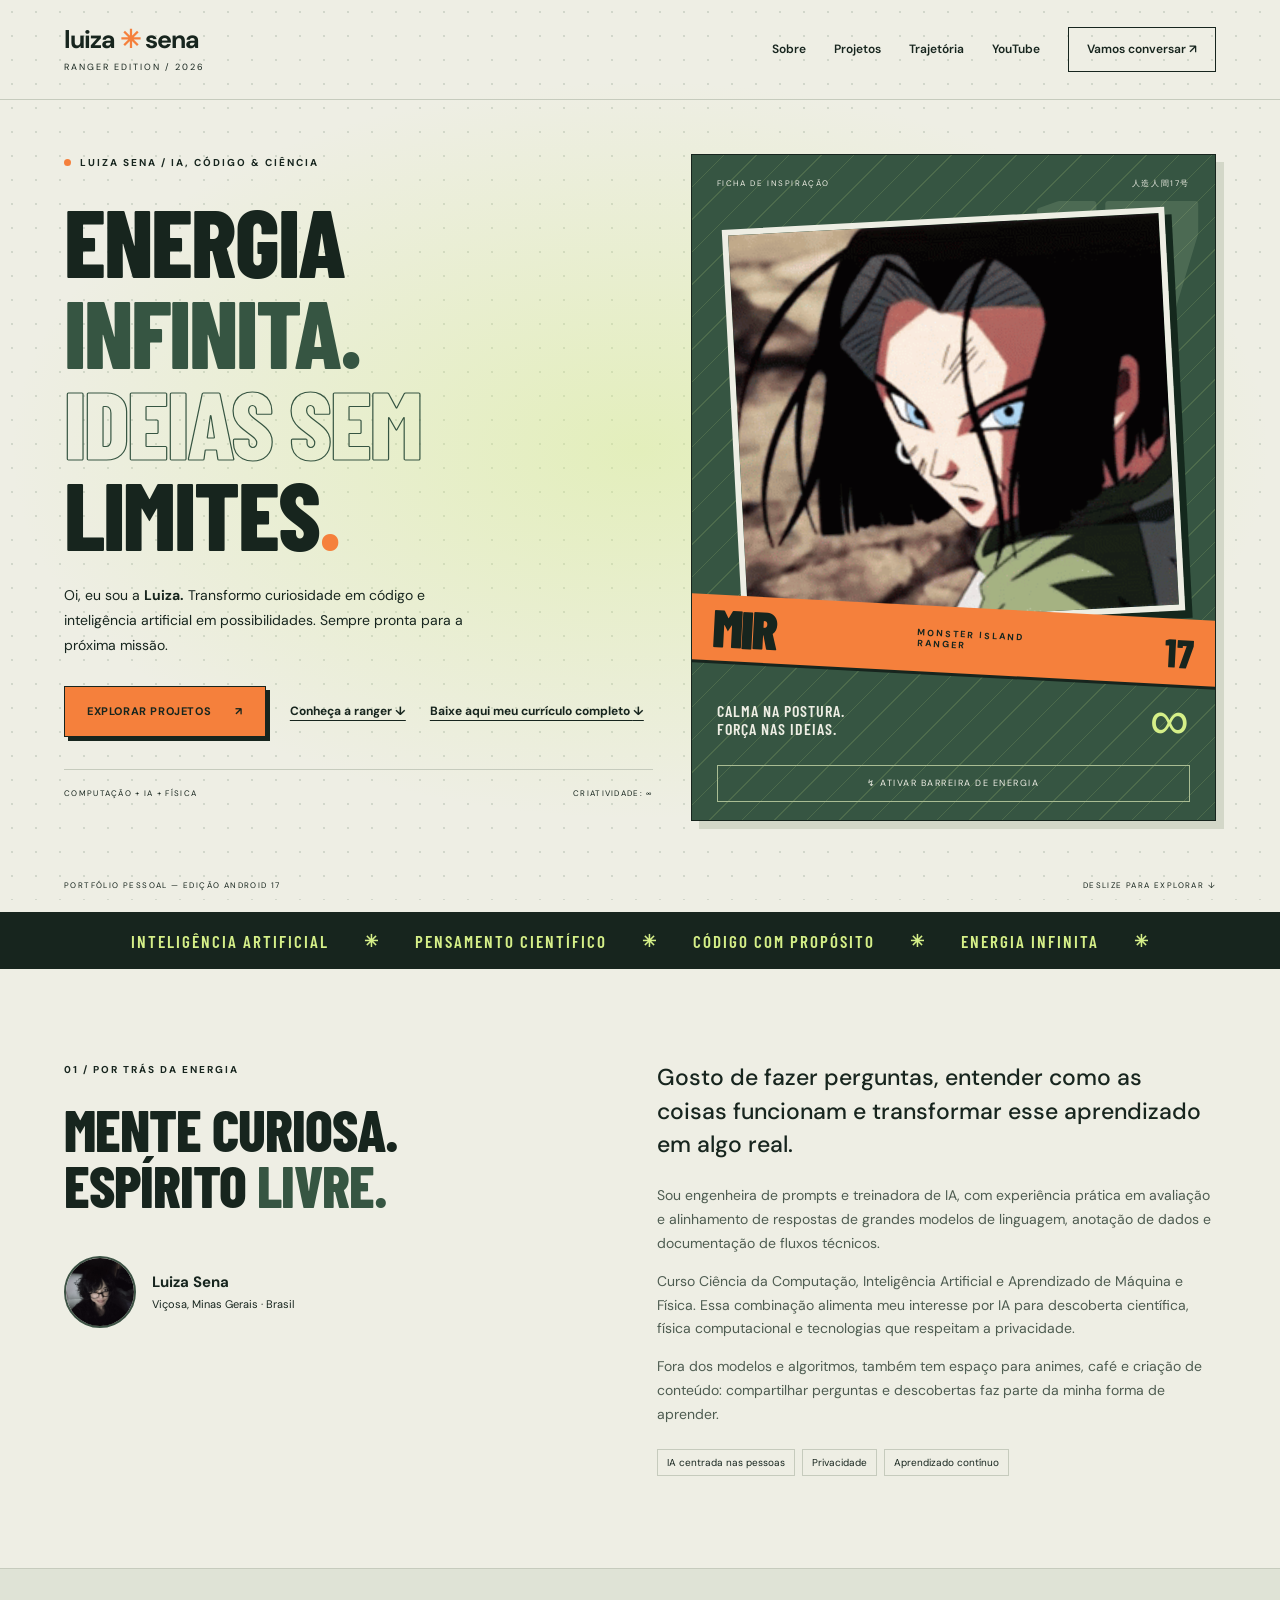
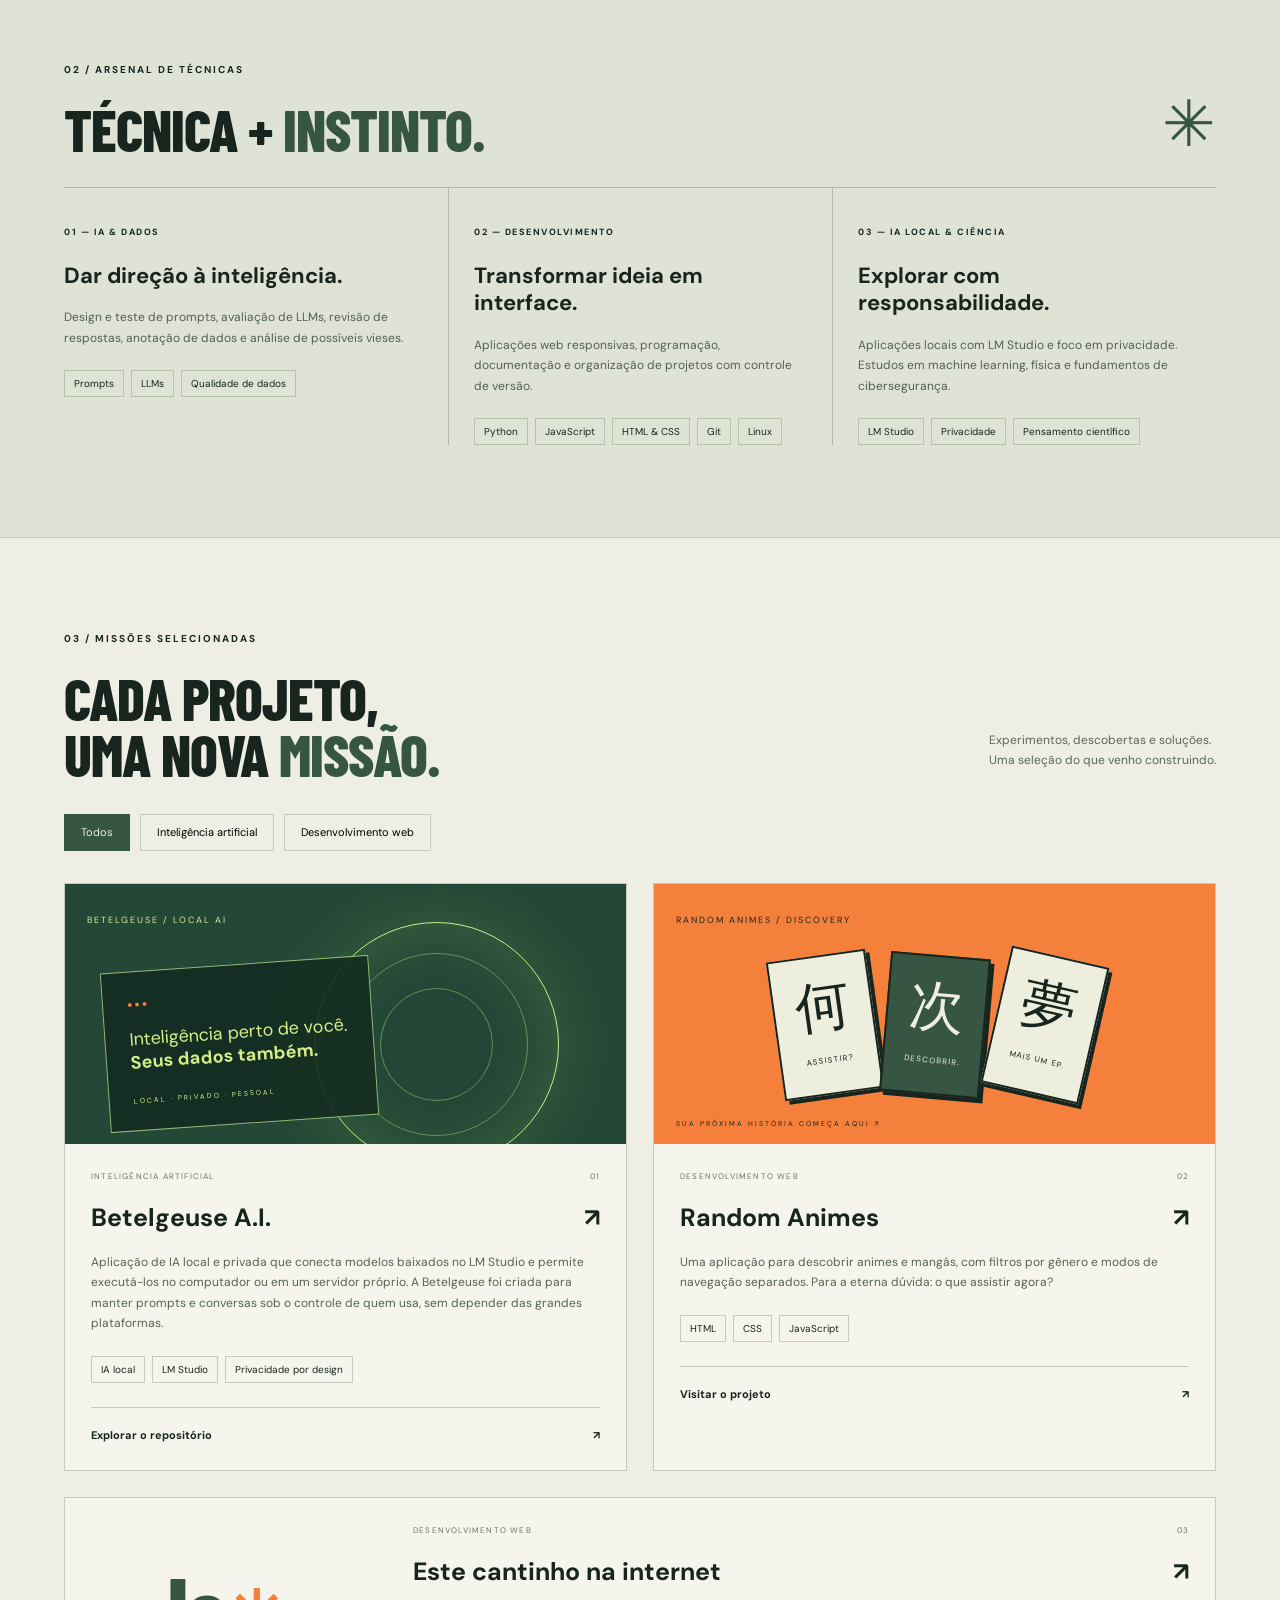
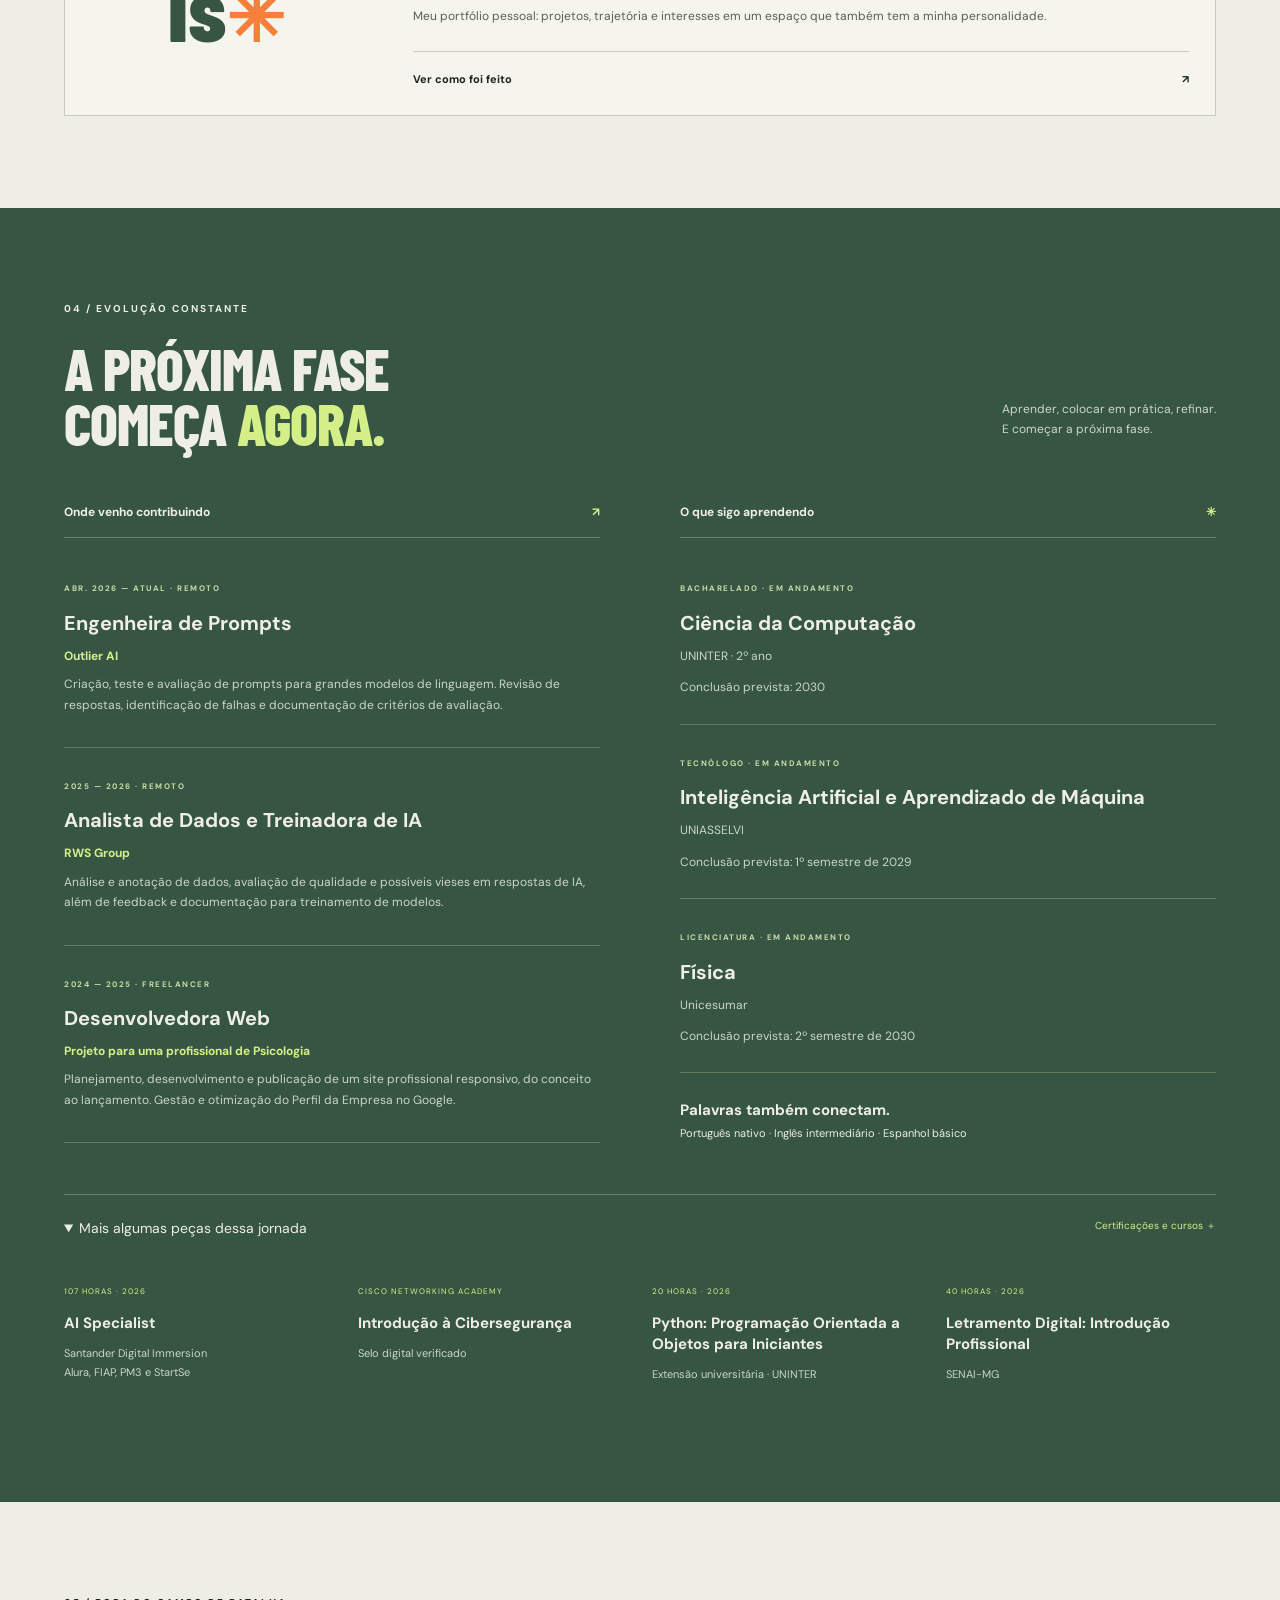
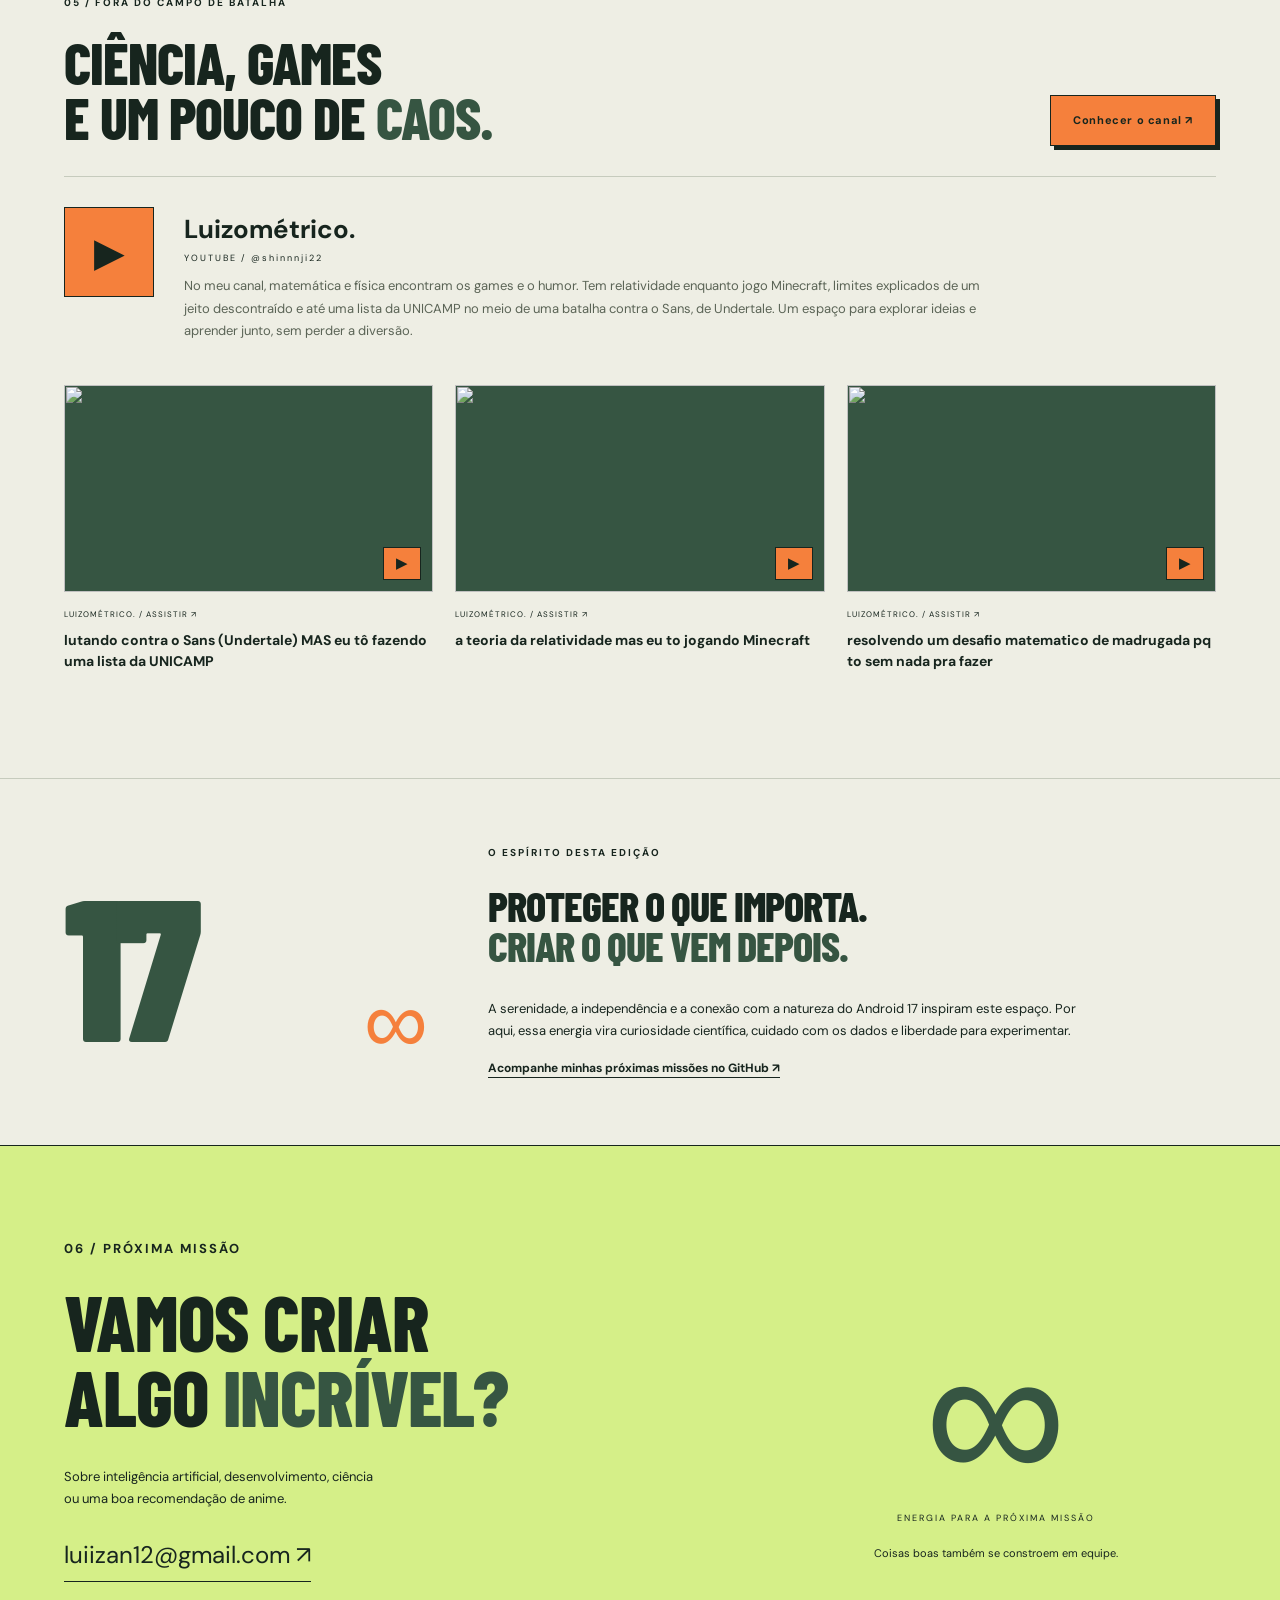
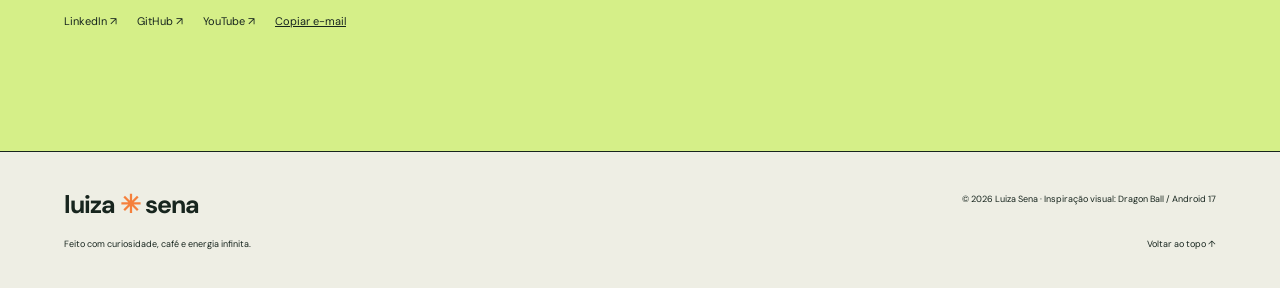
==== portfolio.html @ 8389e272 "Add Ranger welcome page and resume download" ====
<!doctype html>
<html lang="pt-BR"><head><meta charset="utf-8"><meta name="viewport" content="width=device-width,initial-scale=1"><meta name="theme-color" content="#e9e9df"><meta name="description" content="Luiza Sena — engenheira de prompts e treinadora de IA. Betelgeuse A.I., modelos locais, desenvolvimento web e uma trajetória entre Computação, Inteligência Artificial e Física."><meta property="og:title" content="Luiza Sena | Energia infinita, ideias sem limites"><meta property="og:description" content="Tecnologia com pensamento científico, personalidade e um olhar humano."><meta property="og:type" content="website"><meta property="og:url" content="https://luizasenacafe.github.io/"><title>Luiza Sena | Energia infinita, ideias sem limites</title><link rel="icon" href="assets/favicon.svg" type="image/svg+xml"><link rel="stylesheet" href="assets/portfolio.css?v=ranger-17"><script defer src="assets/portfolio.js?v=ranger-17"></script><link rel="stylesheet" href="assets/ranger-intro.css"><script defer src="assets/ranger-motion.js"></script></head>
<body class="ranger-background"><a class="skip" href="#conteudo">Pular para o conteúdo</a>
<header class="site-header"><a class="wordmark" href="./" aria-label="Luiza Sena, página de boas-vindas">luiza<span>✳</span>sena<small>RANGER EDITION / 2026</small></a><button class="menu-toggle" aria-expanded="false" aria-controls="navigation">Menu ＋</button><nav id="navigation" aria-label="Navegação principal"><a href="#sobre">Sobre</a><a href="#projetos">Projetos</a><a href="#trajetoria">Trajetória</a><a href="#youtube">YouTube</a><a class="nav-contact" href="#contato">Vamos conversar ↗</a></nav></header>
<main id="conteudo">
<section class="hero section-wrap" id="inicio" aria-labelledby="hero-title"><div class="hero-copy"><p class="eyebrow"><span class="status-dot"></span> LUIZA SENA / IA, CÓDIGO & CIÊNCIA</p><h1 id="hero-title">ENERGIA<br><em>INFINITA.</em><br><span class="outline">IDEIAS SEM</span><br>LIMITES<span class="orange">.</span></h1><p class="hero-description">Oi, eu sou a <strong>Luiza.</strong> Transformo curiosidade em código e inteligência artificial em possibilidades. Sempre pronta para a próxima missão.</p><div class="actions"><a class="button primary" href="#projetos">EXPLORAR PROJETOS <span>↗</span></a><a class="text-link" href="#sobre">Conheça a ranger ↓</a><a class="text-link" href="assets/curriculo-luiza-sena.pdf" download>Baixe aqui meu currículo completo <span aria-hidden="true">↓</span></a></div><div class="hero-footnote"><span>COMPUTAÇÃO + IA + FÍSICA</span><span>CRIATIVIDADE: ∞</span></div></div><div class="hero-art"><div class="art-top"><span>FICHA DE INSPIRAÇÃO</span><span>人造人間17号</span></div><span class="giant-number" aria-hidden="true">17</span><div class="character-frame"><img src="assets/android17.gif" width="498" height="275" alt="GIF do Android 17, de Dragon Ball Super, com o cabelo ao vento"></div><div class="ranger-band"><strong>MIR</strong><span>MONSTER ISLAND<br>RANGER</span><b>17</b></div><div class="art-caption"><span>CALMA NA POSTURA.<br>FORÇA NAS IDEIAS.</span><span class="infinity">∞</span></div><button class="energy-button" id="energy-toggle" aria-pressed="false">↯ ATIVAR BARREIRA DE ENERGIA</button></div><div class="hero-bottom"><span>PORTFÓLIO PESSOAL — EDIÇÃO ANDROID 17</span><a href="#sobre">DESLIZE PARA EXPLORAR ↓</a></div></section><div class="ribbon" aria-hidden="true"><span>INTELIGÊNCIA ARTIFICIAL</span> ✳ <span>PENSAMENTO CIENTÍFICO</span> ✳ <span>CÓDIGO COM PROPÓSITO</span> ✳ <span>ENERGIA INFINITA</span> ✳</div>
<section class="section-wrap about" id="sobre"><div><p class="eyebrow">01 / POR TRÁS DA ENERGIA</p><h2>MENTE CURIOSA.<br>ESPÍRITO <em>LIVRE.</em></h2><div class="profile-mini"><img src="assets/luiza.jpeg" width="72" height="72" alt="Foto de Luiza Sena" loading="lazy"><div><strong>Luiza Sena</strong><span>Viçosa, Minas Gerais · Brasil</span></div></div></div><div class="about-copy"><p class="lead">Gosto de fazer perguntas, entender como as coisas funcionam e transformar esse aprendizado em algo real.</p><p>Sou engenheira de prompts e treinadora de IA, com experiência prática em avaliação e alinhamento de respostas de grandes modelos de linguagem, anotação de dados e documentação de fluxos técnicos.</p><p>Curso Ciência da Computação, Inteligência Artificial e Aprendizado de Máquina e Física. Essa combinação alimenta meu interesse por IA para descoberta científica, física computacional e tecnologias que respeitam a privacidade.</p><p>Fora dos modelos e algoritmos, também tem espaço para animes, café e criação de conteúdo: compartilhar perguntas e descobertas faz parte da minha forma de aprender.</p><div class="tags"><span>IA centrada nas pessoas</span><span>Privacidade</span><span>Aprendizado contínuo</span></div></div></section>
<section class="skills-section"><div class="section-wrap"><div class="section-heading"><div><p class="eyebrow">02 / ARSENAL DE TÉCNICAS</p><h2>TÉCNICA + <em>INSTINTO.</em></h2></div><span class="little-star" aria-hidden="true">✳</span></div><div class="skill-grid"><article><span class="skill-number">01 — IA & DADOS</span><h3>Dar direção à inteligência.</h3><p>Design e teste de prompts, avaliação de LLMs, revisão de respostas, anotação de dados e análise de possíveis vieses.</p><div class="tags"><span>Prompts</span><span>LLMs</span><span>Qualidade de dados</span></div></article><article><span class="skill-number">02 — DESENVOLVIMENTO</span><h3>Transformar ideia em interface.</h3><p>Aplicações web responsivas, programação, documentação e organização de projetos com controle de versão.</p><div class="tags"><span>Python</span><span>JavaScript</span><span>HTML & CSS</span><span>Git</span><span>Linux</span></div></article><article><span class="skill-number">03 — IA LOCAL & CIÊNCIA</span><h3>Explorar com responsabilidade.</h3><p>Aplicações locais com LM Studio e foco em privacidade. Estudos em machine learning, física e fundamentos de cibersegurança.</p><div class="tags"><span>LM Studio</span><span>Privacidade</span><span>Pensamento científico</span></div></article></div></div></section>
<section class="section-wrap projects" id="projetos"><div class="section-heading"><div><p class="eyebrow">03 / MISSÕES SELECIONADAS</p><h2>CADA PROJETO,<br>UMA NOVA <em>MISSÃO.</em></h2></div><p>Experimentos, descobertas e soluções.<br>Uma seleção do que venho construindo.</p></div><div class="filters" role="group" aria-label="Filtrar projetos"><button class="active" data-filter="all" aria-pressed="true">Todos</button><button data-filter="ia" aria-pressed="false">Inteligência artificial</button><button data-filter="web" aria-pressed="false">Desenvolvimento web</button></div><p class="sr-only" id="filter-status" aria-live="polite">3 projetos exibidos</p><div class="project-grid">
<article class="project-card" data-category="ia"><div class="project-visual aurora" aria-hidden="true"><span class="visual-kicker">BETELGEUSE / LOCAL AI</span><div class="aurora-orb"></div><div class="mini-chat"><span>● ● ●</span><p>Inteligência perto de você.<br><strong>Seus dados também.</strong></p><small>LOCAL · PRIVADO · PESSOAL</small></div></div><div class="project-body"><div class="project-meta"><span>INTELIGÊNCIA ARTIFICIAL</span><span>01</span></div><h3>Betelgeuse A.I. <span>↗</span></h3><p>Aplicação de IA local e privada que conecta modelos baixados no LM Studio e permite executá-los no computador ou em um servidor próprio. A Betelgeuse foi criada para manter prompts e conversas sob o controle de quem usa, sem depender das grandes plataformas.</p><div class="tags"><span>IA local</span><span>LM Studio</span><span>Privacidade por design</span></div><a class="project-link" href="https://github.com/luizasenacafe/Aurora_AI" target="_blank" rel="noopener noreferrer">Explorar o repositório <span>↗</span></a></div></article>
<article class="project-card" data-category="web"><div class="project-visual anime" aria-hidden="true"><span class="visual-kicker">RANDOM ANIMES / DISCOVERY</span><div class="anime-cards"><div>何<span>ASSISTIR?</span></div><div>次<span>DESCOBRIR.</span></div><div>夢<span>MAIS UM EP.</span></div></div><span class="visual-bottom">SUA PRÓXIMA HISTÓRIA COMEÇA AQUI ↗</span></div><div class="project-body"><div class="project-meta"><span>DESENVOLVIMENTO WEB</span><span>02</span></div><h3>Random Animes <span>↗</span></h3><p>Uma aplicação para descobrir animes e mangás, com filtros por gênero e modos de navegação separados. Para a eterna dúvida: o que assistir agora?</p><div class="tags"><span>HTML</span><span>CSS</span><span>JavaScript</span></div><a class="project-link" href="https://luizasenacafe.github.io/random_animes/" target="_blank" rel="noopener noreferrer">Visitar o projeto <span>↗</span></a></div></article>
<article class="project-card compact" data-category="web"><div class="portfolio-symbol" aria-hidden="true">ls<span>✳</span></div><div class="project-body"><div class="project-meta"><span>DESENVOLVIMENTO WEB</span><span>03</span></div><h3>Este cantinho na internet <span>↗</span></h3><p>Meu portfólio pessoal: projetos, trajetória e interesses em um espaço que também tem a minha personalidade.</p><a class="project-link" href="https://github.com/luizasenacafe/luizasenacafe.github.io" target="_blank" rel="noopener noreferrer">Ver como foi feito <span>↗</span></a></div></article></div></section>
<section class="journey-section" id="trajetoria"><div class="section-wrap"><div class="section-heading"><div><p class="eyebrow">04 / EVOLUÇÃO CONSTANTE</p><h2>A PRÓXIMA FASE<br>COMEÇA <em>AGORA.</em></h2></div><p>Aprender, colocar em prática, refinar.<br>E começar a próxima fase.</p></div><div class="journey-grid"><div><h3 class="column-title">Onde venho contribuindo <span>↗</span></h3><article class="timeline-item"><span class="period">ABR. 2026 — ATUAL · REMOTO</span><h4>Engenheira de Prompts</h4><p class="organization">Outlier AI</p><p>Criação, teste e avaliação de prompts para grandes modelos de linguagem. Revisão de respostas, identificação de falhas e documentação de critérios de avaliação.</p></article><article class="timeline-item"><span class="period">2025 — 2026 · REMOTO</span><h4>Analista de Dados e Treinadora de IA</h4><p class="organization">RWS Group</p><p>Análise e anotação de dados, avaliação de qualidade e possíveis vieses em respostas de IA, além de feedback e documentação para treinamento de modelos.</p></article><article class="timeline-item"><span class="period">2024 — 2025 · FREELANCER</span><h4>Desenvolvedora Web</h4><p class="organization">Projeto para uma profissional de Psicologia</p><p>Planejamento, desenvolvimento e publicação de um site profissional responsivo, do conceito ao lançamento. Gestão e otimização do Perfil da Empresa no Google.</p></article></div><div><h3 class="column-title">O que sigo aprendendo <span>✳</span></h3><article class="education"><span class="period">BACHARELADO · EM ANDAMENTO</span><h4>Ciência da Computação</h4><p>UNINTER · 2º ano</p><small>Conclusão prevista: 2030</small></article><article class="education"><span class="period">TECNÓLOGO · EM ANDAMENTO</span><h4>Inteligência Artificial e Aprendizado de Máquina</h4><p>UNIASSELVI</p><small>Conclusão prevista: 1º semestre de 2029</small></article><article class="education"><span class="period">LICENCIATURA · EM ANDAMENTO</span><h4>Física</h4><p>Unicesumar</p><small>Conclusão prevista: 2º semestre de 2030</small></article><div class="language-note"><strong>Palavras também conectam.</strong><p>Português nativo · Inglês intermediário · Espanhol básico</p></div></div></div><details class="certifications" open><summary>Mais algumas peças dessa jornada <span>Certificações e cursos ＋</span></summary><div class="certificate-grid"><article><span>107 HORAS · 2026</span><h4>AI Specialist</h4><p>Santander Digital Immersion<br>Alura, FIAP, PM3 e StartSe</p></article><article><span>CISCO NETWORKING ACADEMY</span><h4>Introdução à Cibersegurança</h4><p>Selo digital verificado</p></article><article><span>20 HORAS · 2026</span><h4>Python: Programação Orientada a Objetos para Iniciantes</h4><p>Extensão universitária · UNINTER</p></article><article><span>40 HORAS · 2026</span><h4>Letramento Digital: Introdução Profissional</h4><p>SENAI-MG</p></article></div></details></div></section>
<section class="youtube-section" id="youtube"><div class="section-wrap"><div class="section-heading"><div><p class="eyebrow">05 / FORA DO CAMPO DE BATALHA</p><h2>CIÊNCIA, GAMES<br>E UM POUCO DE <em>CAOS.</em></h2></div><a class="button primary" href="https://www.youtube.com/@shinnnji22" target="_blank" rel="noopener noreferrer">Conhecer o canal ↗</a></div><div class="channel-intro"><span class="play-mark" aria-hidden="true">▶</span><div><h3>Luizométrico.</h3><p class="channel-handle">YOUTUBE / @shinnnji22</p><p>No meu canal, matemática e física encontram os games e o humor. Tem relatividade enquanto jogo Minecraft, limites explicados de um jeito descontraído e até uma lista da UNICAMP no meio de uma batalha contra o Sans, de Undertale. Um espaço para explorar ideias e aprender junto, sem perder a diversão.</p></div></div><div class="video-grid"><a class="video-card" href="https://www.youtube.com/watch?v=ZzKhgfQUWh8" target="_blank" rel="noopener noreferrer"><div class="video-image"><img src="https://i.ytimg.com/vi/ZzKhgfQUWh8/hqdefault.jpg" width="480" height="360" alt="" loading="lazy"><span aria-hidden="true">▶</span></div><span class="video-label">LUIZOMÉTRICO. / ASSISTIR ↗</span><h3>lutando contra o Sans (Undertale) MAS eu tô fazendo uma lista da UNICAMP</h3></a><a class="video-card" href="https://www.youtube.com/watch?v=6Ul7VxnznYo" target="_blank" rel="noopener noreferrer"><div class="video-image"><img src="https://i.ytimg.com/vi/6Ul7VxnznYo/hqdefault.jpg" width="480" height="360" alt="" loading="lazy"><span aria-hidden="true">▶</span></div><span class="video-label">LUIZOMÉTRICO. / ASSISTIR ↗</span><h3>a teoria da relatividade mas eu to jogando Minecraft</h3></a><a class="video-card" href="https://www.youtube.com/watch?v=N7-oThNTtPM" target="_blank" rel="noopener noreferrer"><div class="video-image"><img src="https://i.ytimg.com/vi/N7-oThNTtPM/hqdefault.jpg" width="480" height="360" alt="" loading="lazy"><span aria-hidden="true">▶</span></div><span class="video-label">LUIZOMÉTRICO. / ASSISTIR ↗</span><h3>resolvendo um desafio matematico de madrugada pq to sem nada pra fazer</h3></a></div></div></section><section class="section-wrap philosophy"><div class="philosophy-mark" aria-hidden="true">17<span>∞</span></div><div><p class="eyebrow">O ESPÍRITO DESTA EDIÇÃO</p><h2>PROTEGER O QUE IMPORTA.<br><em>CRIAR O QUE VEM DEPOIS.</em></h2><p>A serenidade, a independência e a conexão com a natureza do Android 17 inspiram este espaço. Por aqui, essa energia vira curiosidade científica, cuidado com os dados e liberdade para experimentar.</p><a class="text-link" href="https://github.com/luizasenacafe" target="_blank" rel="noopener noreferrer">Acompanhe minhas próximas missões no GitHub ↗</a></div></section><section class="contact-section" id="contato"><div class="section-wrap contact-inner"><div><p class="eyebrow">06 / PRÓXIMA MISSÃO</p><h2>VAMOS CRIAR<br>ALGO <em>INCRÍVEL?</em></h2><p>Sobre inteligência artificial, desenvolvimento, ciência<br>ou uma boa recomendação de anime.</p><a class="email-link" href="mailto:luiizan12@gmail.com">luiizan12@gmail.com ↗</a><div class="contact-links"><a href="https://www.linkedin.com/in/luiza-sena-5645913a7/" target="_blank" rel="noopener noreferrer">LinkedIn ↗</a><a href="https://github.com/luizasenacafe" target="_blank" rel="noopener noreferrer">GitHub ↗</a><a href="https://www.youtube.com/@shinnnji22" target="_blank" rel="noopener noreferrer">YouTube ↗</a><button id="copy-email">Copiar e-mail</button></div><p id="copy-status" role="status"></p></div><div class="contact-art"><div class="signal-symbol" aria-hidden="true">∞</div><span class="signal-label">ENERGIA PARA A PRÓXIMA MISSÃO</span><p>Coisas boas também se constroem em equipe.</p></div></div></section>
</main><footer class="section-wrap"><div><a class="wordmark" href="#inicio">luiza<span>✳</span>sena</a><p>Feito com curiosidade, café e energia infinita.</p></div><div><span>© 2026 Luiza Sena · Inspiração visual: Dragon Ball / Android 17</span><a href="#inicio">Voltar ao topo ↑</a></div></footer></body></html>
---- assets/portfolio.css ----
@import url('https://fonts.googleapis.com/css2?family=Barlow+Condensed:wght@500;600;700;800;900&family=DM+Sans:wght@400;500;600;700&display=swap');
:root{--paper:#eeeee4;--ink:#17251e;--green:#365542;--lime:#d5ef88;--orange:#f5803c;--line:#c6cbbd}*{box-sizing:border-box}html{scroll-behavior:smooth;scroll-padding-top:95px}body{margin:0;background:var(--paper);color:var(--ink);font:15px/1.7 'DM Sans',sans-serif}a{color:inherit;text-decoration:none}button{font:inherit;cursor:pointer}a,button{ -webkit-tap-highlight-color:transparent}button:focus-visible,a:focus-visible,summary:focus-visible{outline:3px solid var(--orange);outline-offset:6px}img{display:block;max-width:100%}::selection{background:var(--orange);color:#17251e}.section-wrap{max-width:1360px;padding:92px 64px;margin:auto}.site-header{height:100px;max-width:1360px;margin:auto;padding:0 64px;display:flex;align-items:center;justify-content:space-between;border-bottom:1px solid var(--line)}.wordmark{font-size:25px;font-weight:700;letter-spacing:-1px;line-height:1}.wordmark span{color:var(--orange);padding:0 5px}.wordmark small{display:block;letter-spacing:2px;font:9px 'DM Sans',sans-serif;margin-top:9px}nav{display:flex;gap:28px;align-items:center;font-size:12px;font-weight:600}nav a:hover,.text-link:hover{color:#a94717}.nav-contact{border:1px solid var(--ink);padding:11px 18px}.menu-toggle{display:none}.skip{position:fixed;top:-100px;left:10px;z-index:30;background:var(--lime);padding:12px}.skip:focus{top:10px}.hero{padding-top:54px;padding-bottom:0;display:grid;grid-template-columns:1.12fr 1fr;gap:38px;position:relative}.eyebrow{font-size:10px;letter-spacing:2px;font-weight:700;margin:0 0 24px;display:flex;align-items:center;gap:9px}.status-dot{width:7px;height:7px;background:var(--orange);border-radius:100%}h1,h2,h3,h4,p{margin-top:0}h1,h2{font-family:'Barlow Condensed',Impact,sans-serif;font-weight:800;letter-spacing:-1px;line-height:.96}h1{font-size:clamp(72px,7.4vw,106px);margin:0 0 24px;letter-spacing:-2px}h1 em,h2 em{font-style:normal;color:var(--green)}h1 .outline{-webkit-text-stroke:1.2px var(--green);color:transparent}.orange{color:var(--orange)}.hero-description{max-width:430px;font-size:14px;line-height:1.8}.actions{display:flex;align-items:center;gap:24px;margin:28px 0 32px}.button{display:inline-flex;align-items:center;gap:24px;padding:15px 22px;font-weight:700;font-size:11px;letter-spacing:.6px}.primary{background:var(--orange);color:var(--ink);border:1px solid var(--ink);box-shadow:4px 4px 0 var(--ink);transition:transform .2s,box-shadow .2s}.primary:hover{transform:translate(2px,2px);box-shadow:2px 2px 0 var(--ink)}.text-link{font-size:12px;font-weight:700;text-decoration:underline;text-underline-offset:5px}.hero-footnote{border-top:1px solid var(--line);padding-top:17px;font-size:8px;letter-spacing:1.3px;display:flex;justify-content:space-between}.hero-art{background:var(--green);position:relative;padding:22px 25px 18px;overflow:hidden;align-self:stretch;min-height:590px;color:var(--paper);isolation:isolate;border:1px solid var(--ink);box-shadow:8px 8px 0 #d3d7c8}.hero-art:before{content:'';position:absolute;inset:0;z-index:-1;opacity:.14;background:repeating-linear-gradient(135deg,transparent 0 22px,#d5ef88 22px 23px)}.art-top{display:flex;justify-content:space-between;font-size:8px;letter-spacing:1.6px;position:relative;z-index:3}.giant-number{position:absolute;top:0;right:15px;font:800 230px/1 'Barlow Condensed',sans-serif;color:#c9dfb527;z-index:-1}.character-frame{margin:27px 15px 0;position:relative;transform:rotate(-3deg);border:6px solid var(--paper);box-shadow:7px 8px 0 #14281d;overflow:hidden;transition:box-shadow .6s}.character-frame img{width:100%;aspect-ratio:1.1;object-fit:cover;object-position:center 40%;filter:saturate(.85)}.ranger-band{position:relative;transform:rotate(3deg);background:var(--orange);color:var(--ink);margin:-15px -42px 20px;padding:9px 38px;display:flex;align-items:center;justify-content:space-between;box-shadow:0 3px 0 var(--ink)}.ranger-band strong{font:900 53px/.9 'Barlow Condensed',sans-serif;letter-spacing:-2px}.ranger-band span{font-size:9px;font-weight:700;line-height:1.2;letter-spacing:2px}.ranger-band b{font:800 40px/1 'Barlow Condensed'}.art-caption{display:flex;justify-content:space-between;align-items:center;font:600 16px/1.15 'Barlow Condensed';letter-spacing:1px}.infinity{font:55px/1 sans-serif;color:var(--lime)}.energy-button{width:100%;background:transparent;border:1px solid #a9bc93;color:var(--paper);font-size:9px;letter-spacing:1.5px;padding:10px;margin-top:17px}.energy-button:hover{background:#ffffff12}.hero-bottom{grid-column:1/-1;display:flex;justify-content:space-between;padding:20px 0;font-size:8px;letter-spacing:1.4px}.ribbon{background:var(--ink);color:var(--lime);padding:18px 20px;display:flex;align-items:center;justify-content:center;gap:35px;overflow:hidden;white-space:nowrap;font:600 17px 'Barlow Condensed';letter-spacing:2px}.about{display:grid;grid-template-columns:1fr 1.1fr;gap:85px}h2{font-size:58px;margin-bottom:32px}.profile-mini{display:flex;gap:16px;align-items:center;margin-top:42px}.profile-mini img{border-radius:50%;object-fit:cover;filter:grayscale(.3);border:2px solid var(--green)}.profile-mini strong,.profile-mini span{display:block}.profile-mini span{font-size:11px}.about-copy p{font-size:14px;color:#4e5c51}.about-copy .lead{font-size:23px;line-height:1.45;color:var(--ink);font-weight:500}.tags{display:flex;gap:7px;flex-wrap:wrap;margin-top:22px}.tags span{font-size:10px;border:1px solid var(--line);padding:4px 9px}.skills-section{background:#dfe3d6;border-top:1px solid var(--line);border-bottom:1px solid var(--line)}.section-heading{display:flex;align-items:end;justify-content:space-between;gap:32px;margin-bottom:30px}.section-heading h2{margin-bottom:0}.section-heading>p{font-size:12px;color:#5c665b}.little-star{font-size:64px;color:var(--green);line-height:1}.skill-grid{display:grid;grid-template-columns:repeat(3,1fr);border-top:1px solid #afbba8}.skill-grid article{padding:30px 25px 0 0}.skill-grid article+article{padding-left:25px;border-left:1px solid #afbba8}.skill-number,.period{font-size:9px;letter-spacing:1.5px;font-weight:700}.skill-grid h3{font-size:22px;line-height:1.25;margin:18px 0}.skill-grid p{font-size:12px;color:#52614f}.skill-grid .tags span{border-color:#b7c2ac}.filters{display:flex;gap:10px;margin:32px 0}.filters button{background:transparent;border:1px solid var(--line);padding:8px 16px;font-size:11px}.filters button.active{background:var(--green);border-color:var(--green);color:var(--paper)}.project-grid{display:grid;grid-template-columns:1fr 1fr;gap:26px}.project-card{border:1px solid var(--line);background:#f5f5ed;transition:transform .25s}.project-card:hover{transform:translateY(-5px)}.project-card[hidden]{display:none}.project-visual{height:260px;padding:22px;position:relative;overflow:hidden}.visual-kicker,.visual-bottom{font-size:9px;letter-spacing:2px;position:relative;z-index:2}.aurora{background:#244737;color:var(--lime)}.aurora-orb{position:absolute;width:245px;height:245px;border:1px solid #c7f38c;border-radius:50%;right:12%;top:38px;box-shadow:0 0 70px #a6ff6c28,inset 0 0 70px #a6ff6c28}.aurora-orb:before,.aurora-orb:after{content:'';position:absolute;inset:30px;border:1px solid #c7f38c66;border-radius:50%}.aurora-orb:after{inset:65px}.mini-chat{position:absolute;left:40px;top:80px;background:#142d22e8;border:1px solid #91b878;padding:18px 24px;transform:rotate(-4deg)}.mini-chat>span{font-size:9px;color:var(--orange)}.mini-chat p{margin:12px 0;font-size:18px;line-height:1.3}.mini-chat small{font-size:7px;letter-spacing:2px}.anime{background:var(--orange)}.anime-cards{display:flex;justify-content:center;gap:10px;margin:23px 0}.anime-cards div{width:100px;height:140px;background:#eeeede;border:2px solid var(--ink);font-size:55px;text-align:center;line-height:1.8;box-shadow:4px 4px 0 var(--ink);transform:rotate(-8deg)}.anime-cards div:nth-child(2){transform:rotate(5deg);background:var(--green);color:var(--paper)}.anime-cards div:nth-child(3){transform:rotate(13deg)}.anime-cards span{display:block;font-size:8px;line-height:1;letter-spacing:1px}.visual-bottom{position:absolute;bottom:14px;left:22px;font-size:7px}.project-body{padding:26px}.project-meta{display:flex;justify-content:space-between;font-size:8px;letter-spacing:1.2px;color:#68755e}.project-body h3{font-size:25px;margin:13px 0}.project-body h3 span{float:right}.project-body p{font-size:12px;color:#56634f}.project-link{font-size:11px;font-weight:700;border-top:1px solid var(--line);padding-top:18px;margin-top:24px;display:flex;justify-content:space-between}.compact{grid-column:1/-1;display:flex;align-items:center}.compact .project-body{flex:1}.portfolio-symbol{width:28%;text-align:center;font:800 90px 'Barlow Condensed';color:var(--green)}.portfolio-symbol span{color:var(--orange);font-size:70px}.journey-section{background:var(--green);color:var(--paper)}.journey-section h2 em{color:var(--lime)}.journey-section .section-heading>p{color:#ced8c4}.journey-grid{display:grid;grid-template-columns:1fr 1fr;gap:80px;margin-top:50px}.column-title{border-bottom:1px solid #6b8069;padding-bottom:15px;font-size:12px}.column-title span{float:right;color:var(--lime)}.timeline-item,.education{border-bottom:1px solid #657c63;padding:24px 0}.timeline-item h4,.education h4{font-size:20px;line-height:1.3;margin:10px 0}.timeline-item p,.education p,.education small{font-size:12px;color:#cbd6c4;margin-bottom:8px}.timeline-item .organization{color:var(--lime);font-weight:700}.period{color:#c8dba8;font-size:8px}.language-note{margin-top:25px}.language-note strong{font-size:15px}.language-note p{font-size:11px}.certifications{margin-top:40px;border-top:1px solid #6b8069}.certifications summary{padding:22px 0;cursor:pointer;font-size:14px}.certifications summary span{float:right;font-size:10px;color:var(--lime)}.certificate-grid{display:grid;grid-template-columns:repeat(4,1fr);gap:24px}.certificate-grid article{padding:15px 0}.certificate-grid span{font-size:8px;letter-spacing:1px;color:var(--lime)}.certificate-grid h4{font-size:15px;line-height:1.4;margin:10px 0}.certificate-grid p{font-size:11px;color:#cbd6c4}.channel-intro{display:flex;gap:30px;border-top:1px solid var(--line);padding:30px 0}.play-mark{font-size:40px;background:var(--orange);width:90px;height:90px;display:grid;place-items:center;flex-shrink:0;border:1px solid var(--ink)}.channel-intro h3{font-size:26px;margin-bottom:0}.channel-handle{font-size:9px;letter-spacing:2px}.channel-intro p:last-child{max-width:800px;font-size:13px;color:#5b6456}.video-grid{display:grid;grid-template-columns:repeat(3,1fr);gap:22px}.video-image{position:relative;aspect-ratio:16/9;overflow:hidden;background:var(--green)}.video-image img{width:100%;height:100%;object-fit:cover;filter:saturate(.6);transition:transform .3s}.video-card:hover img{transform:scale(1.05)}.video-image>span{position:absolute;bottom:12px;right:12px;background:var(--orange);padding:3px 12px;border:1px solid var(--ink)}.video-label{font-size:8px;letter-spacing:1px;display:block;margin:16px 0 8px}.video-card h3{font-size:14px;line-height:1.5}.philosophy{border-top:1px solid var(--line);display:grid;grid-template-columns:1fr 2fr;gap:60px;align-items:center;padding-top:65px;padding-bottom:65px}.philosophy-mark{font:900 200px/.8 'Barlow Condensed';letter-spacing:-10px;position:relative;color:var(--green)}.philosophy-mark span{position:absolute;font:90px/1 sans-serif;color:var(--orange);bottom:-25px;right:10px}.philosophy h2{font-size:42px}.philosophy p:not(.eyebrow){font-size:13px;max-width:610px}.contact-section{background:var(--lime);border-top:1px solid var(--ink);border-bottom:1px solid var(--ink)}.contact-inner{display:grid;grid-template-columns:1.5fr 1fr;gap:50px}.contact-inner h2{font-size:78px}.contact-inner p{font-size:13px}.email-link{font-size:24px;border-bottom:1px solid var(--ink);padding-bottom:5px;display:inline-block;margin:12px 0 30px}.contact-links{display:flex;gap:20px;font-size:11px}.contact-links button{background:transparent;border:0;text-decoration:underline;padding:0;font-size:11px;color:var(--ink)}#copy-status{min-height:20px;margin:8px 0 0;font-size:11px}.contact-art{text-align:center;align-self:center}.signal-symbol{font:200px/.9 sans-serif;color:var(--green)}.signal-label{font-size:9px;letter-spacing:2px}.contact-art p{font-size:11px;margin-top:14px}footer{display:flex;justify-content:space-between;gap:30px;padding-top:40px!important;padding-bottom:35px!important}footer p,footer>div:last-child{font-size:9px}footer p{margin:16px 0 0}footer>div:last-child{display:flex;align-items:end;flex-direction:column;justify-content:space-between;gap:15px;max-width:290px;text-align:right}.sr-only{position:absolute;width:1px;height:1px;overflow:hidden;clip-path:inset(50%)}body.powered .hero-art{box-shadow:0 0 0 6px #bdea76,0 0 65px #7eae6e}body.powered .character-frame{box-shadow:0 0 30px #d5ff75,0 0 0 4px #ceff96}body.powered .energy-button{background:var(--lime);color:var(--ink)}body.powered .hero-art:before{animation:energy 4s linear infinite}@keyframes energy{to{background-position:65px 0}}@media(min-width:1500px){.hero-art{min-height:640px}.character-frame{margin-top:35px}.character-frame img{aspect-ratio:1.05}}@media(max-width:1000px){.section-wrap{padding:65px 35px}.site-header{padding:0 35px}nav{gap:16px}.hero{gap:25px;padding-top:35px;padding-bottom:0}h1{font-size:78px}.hero-art{min-height:540px;padding:20px}.character-frame{margin:45px 0 0}.ranger-band{margin-top:-5px}.hero-description{font-size:12px}.actions{gap:15px;flex-wrap:wrap}.about{gap:40px}h2{font-size:48px}.journey-grid{gap:40px}.contact-inner h2{font-size:66px}.contact-links{gap:14px}.signal-symbol{font-size:150px}}@media(max-width:720px){.section-wrap{padding:55px 22px}.site-header{height:82px;padding:0 22px;position:relative}.wordmark{font-size:22px}.wordmark small{font-size:7px}.menu-toggle{display:block;border:1px solid var(--ink);background:transparent;padding:6px 12px;font-size:11px}nav{display:none;position:absolute;top:81px;left:0;right:0;background:var(--paper);z-index:20;padding:25px;box-shadow:0 10px 20px #17251e22}nav.open{display:flex;flex-direction:column;align-items:stretch;gap:20px}.hero{grid-template-columns:1fr;padding-top:35px;padding-bottom:0;gap:30px}h1{font-size:clamp(72px,14vw,100px);line-height:.92}.hero-description{font-size:14px;max-width:450px}.hero-copy .eyebrow{font-size:8px}.actions{margin-bottom:25px}.hero-art{min-height:0;max-width:490px;width:100%;margin:auto;padding:22px}.character-frame{margin:25px 18px 0}.character-frame img{aspect-ratio:1.15}.ranger-band{margin-top:-10px}.hero-bottom{gap:20px;font-size:7px;padding-top:0}.hero-bottom span{max-width:45%}.ribbon{justify-content:start;font-size:14px;gap:20px}.about,.journey-grid,.contact-inner,.philosophy{grid-template-columns:1fr;gap:35px}h2{font-size:49px}.profile-mini{margin-top:25px}.about-copy .lead{font-size:21px}.section-heading{display:block}.section-heading>p{margin-top:20px}.little-star{display:none}.skill-grid{grid-template-columns:1fr}.skill-grid article,.skill-grid article+article{padding:25px 0;border-left:0;border-bottom:1px solid #afbba8}.skill-grid article:last-child{border-bottom:0}.skill-grid p{font-size:13px}.filters{flex-wrap:wrap;gap:7px}.filters button{padding:8px 12px;font-size:10px}.project-grid{grid-template-columns:1fr}.project-visual{height:240px}.compact{grid-column:auto;display:block}.portfolio-symbol{width:100%;background:#dfe3d6;font-size:70px;padding:10px}.journey-grid{margin-top:30px}.certificate-grid{grid-template-columns:1fr 1fr;gap:20px}.certifications summary span{float:none;display:block;margin-top:8px}.video-grid{grid-template-columns:1fr;gap:30px}.channel-intro{gap:18px}.play-mark{width:50px;height:55px;font-size:24px}.channel-intro p:last-child{font-size:12px}.philosophy-mark{font-size:130px;max-width:200px}.philosophy-mark span{font-size:70px;bottom:-15px}.philosophy h2{font-size:40px}.contact-inner h2{font-size:65px}.email-link{font-size:22px}.contact-links{flex-wrap:wrap}.contact-art{display:none}footer{align-items:start}footer>div:last-child{max-width:160px;font-size:8px}.hero-footnote{font-size:7px}}@media(prefers-reduced-motion:reduce){html{scroll-behavior:auto}*,*:before,*:after{animation:none!important;transition:none!important}}

.character-frame img{height:auto}
---- assets/ranger-intro.css ----
.ranger-background {
  background-image: radial-gradient(ellipse at center, #d5ef8870, transparent 58%),
    radial-gradient(circle, #36554228 1px, transparent 1.5px);
  background-size: 120vw 100vh, 24px 24px;
  background-position: calc(50% + var(--ranger-x, 0px)) calc(0px + var(--ranger-y, 0px)),
    var(--ranger-x, 0px) var(--ranger-y, 0px);
  background-attachment: fixed;
}
.welcome-header, .welcome {
  width: min(1200px, 100% - 48px);
  margin-inline: auto;
}
.welcome-header {
  display: flex;
  justify-content: space-between;
  align-items: center;
  gap: 16px;
  padding-block: 24px;
  border-bottom: 1px solid var(--line);
}
.welcome-header .eyebrow { margin: 0; }
.welcome {
  min-height: calc(100svh - 90px);
  display: grid;
  grid-template-columns: 1fr 1fr;
  align-items: center;
  gap: clamp(24px, 6vw, 88px);
  padding-block: 44px;
}
.welcome h1 { font-size: clamp(64px, 8vw, 116px); }
.welcome h1 em { display: block; }
.actions { flex-wrap: wrap; }
.welcome-art {
  margin: 0;
  border: 1px solid var(--ink);
  background: var(--green);
  box-shadow: 8px 8px 0 var(--ink);
}
.welcome-art img { width: 100%; aspect-ratio: 4 / 3; object-fit: cover; }
.welcome-art figcaption {
  display: flex;
  justify-content: space-between;
  align-items: center;
  padding: 8px 20px;
  background: var(--lime);
  font-weight: 700;
  letter-spacing: 2px;
}
.welcome-art strong { font: 800 48px/1 'Barlow Condensed', Impact, sans-serif; }
@media (max-width: 740px) {
  .welcome { min-height: auto; grid-template-columns: 1fr; }
}
@media (prefers-reduced-motion: reduce) {
  .ranger-background { background-position: center top, 0 0; }
}
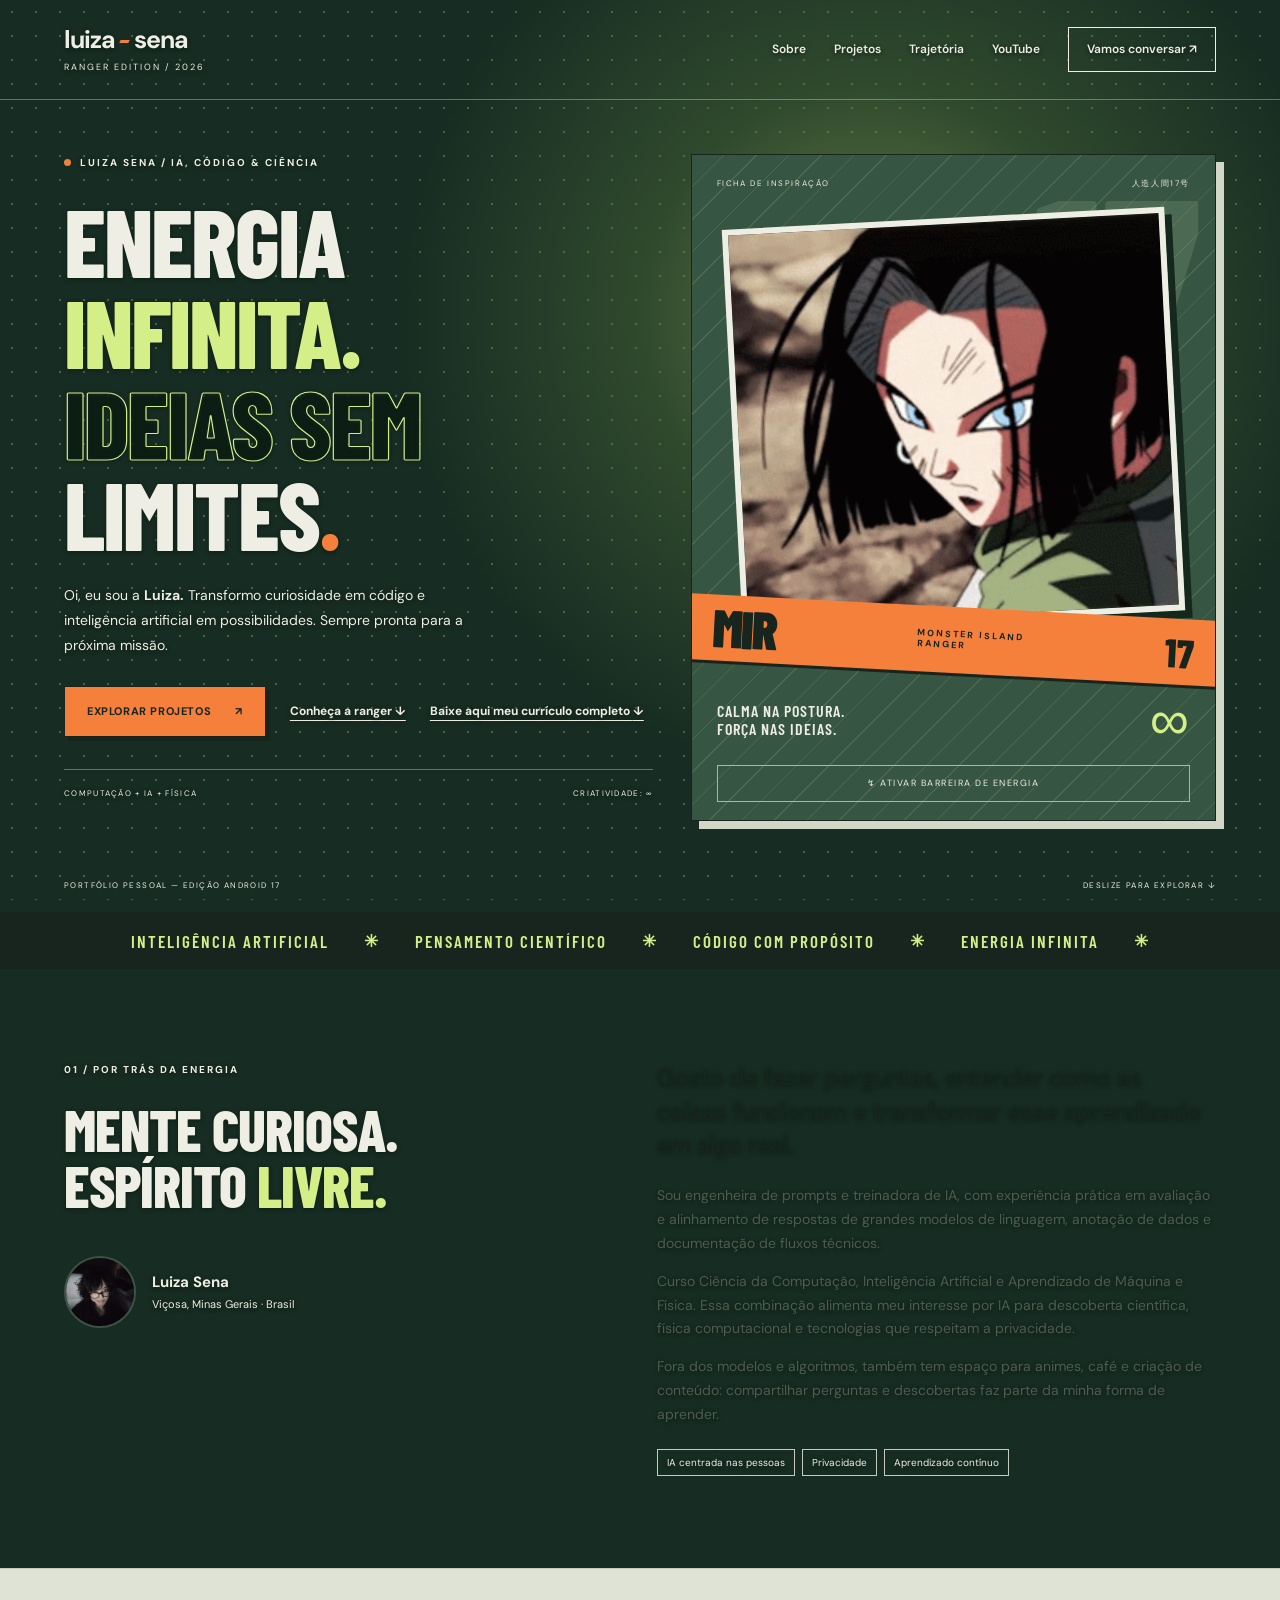
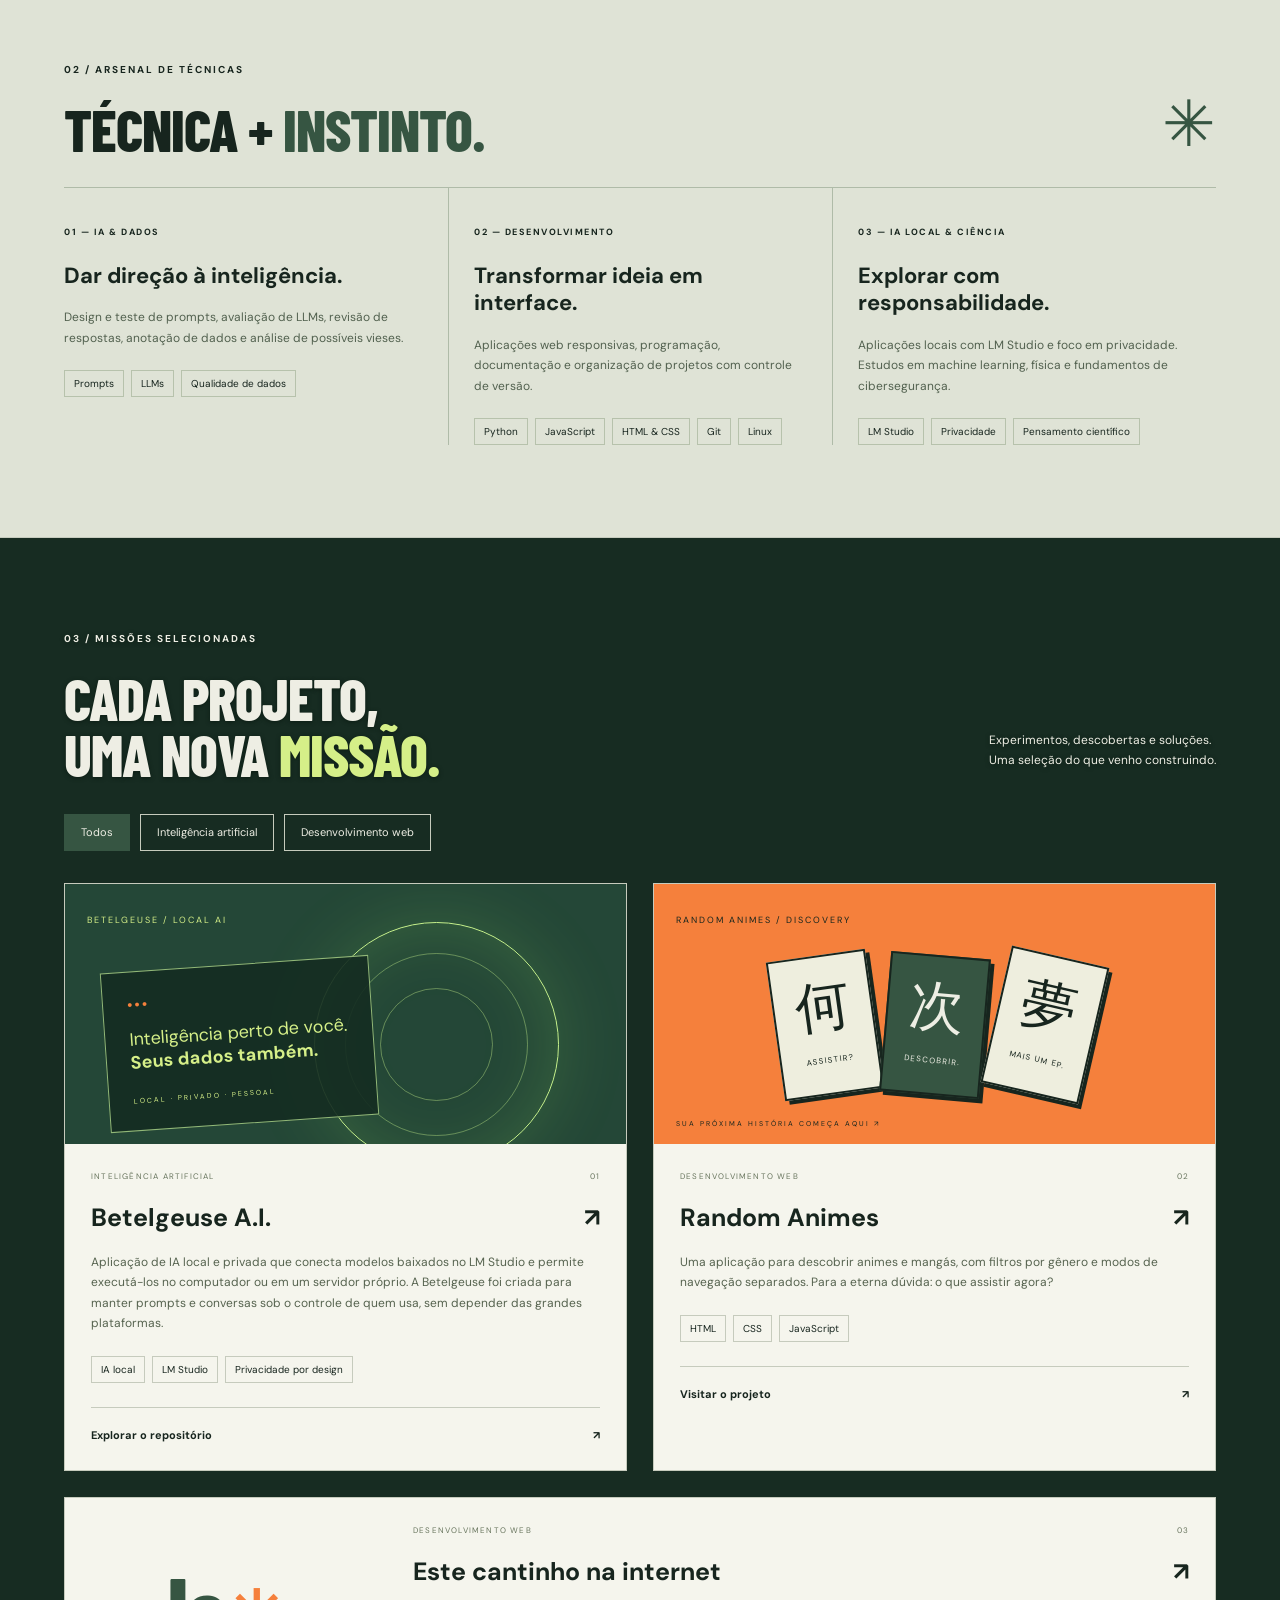
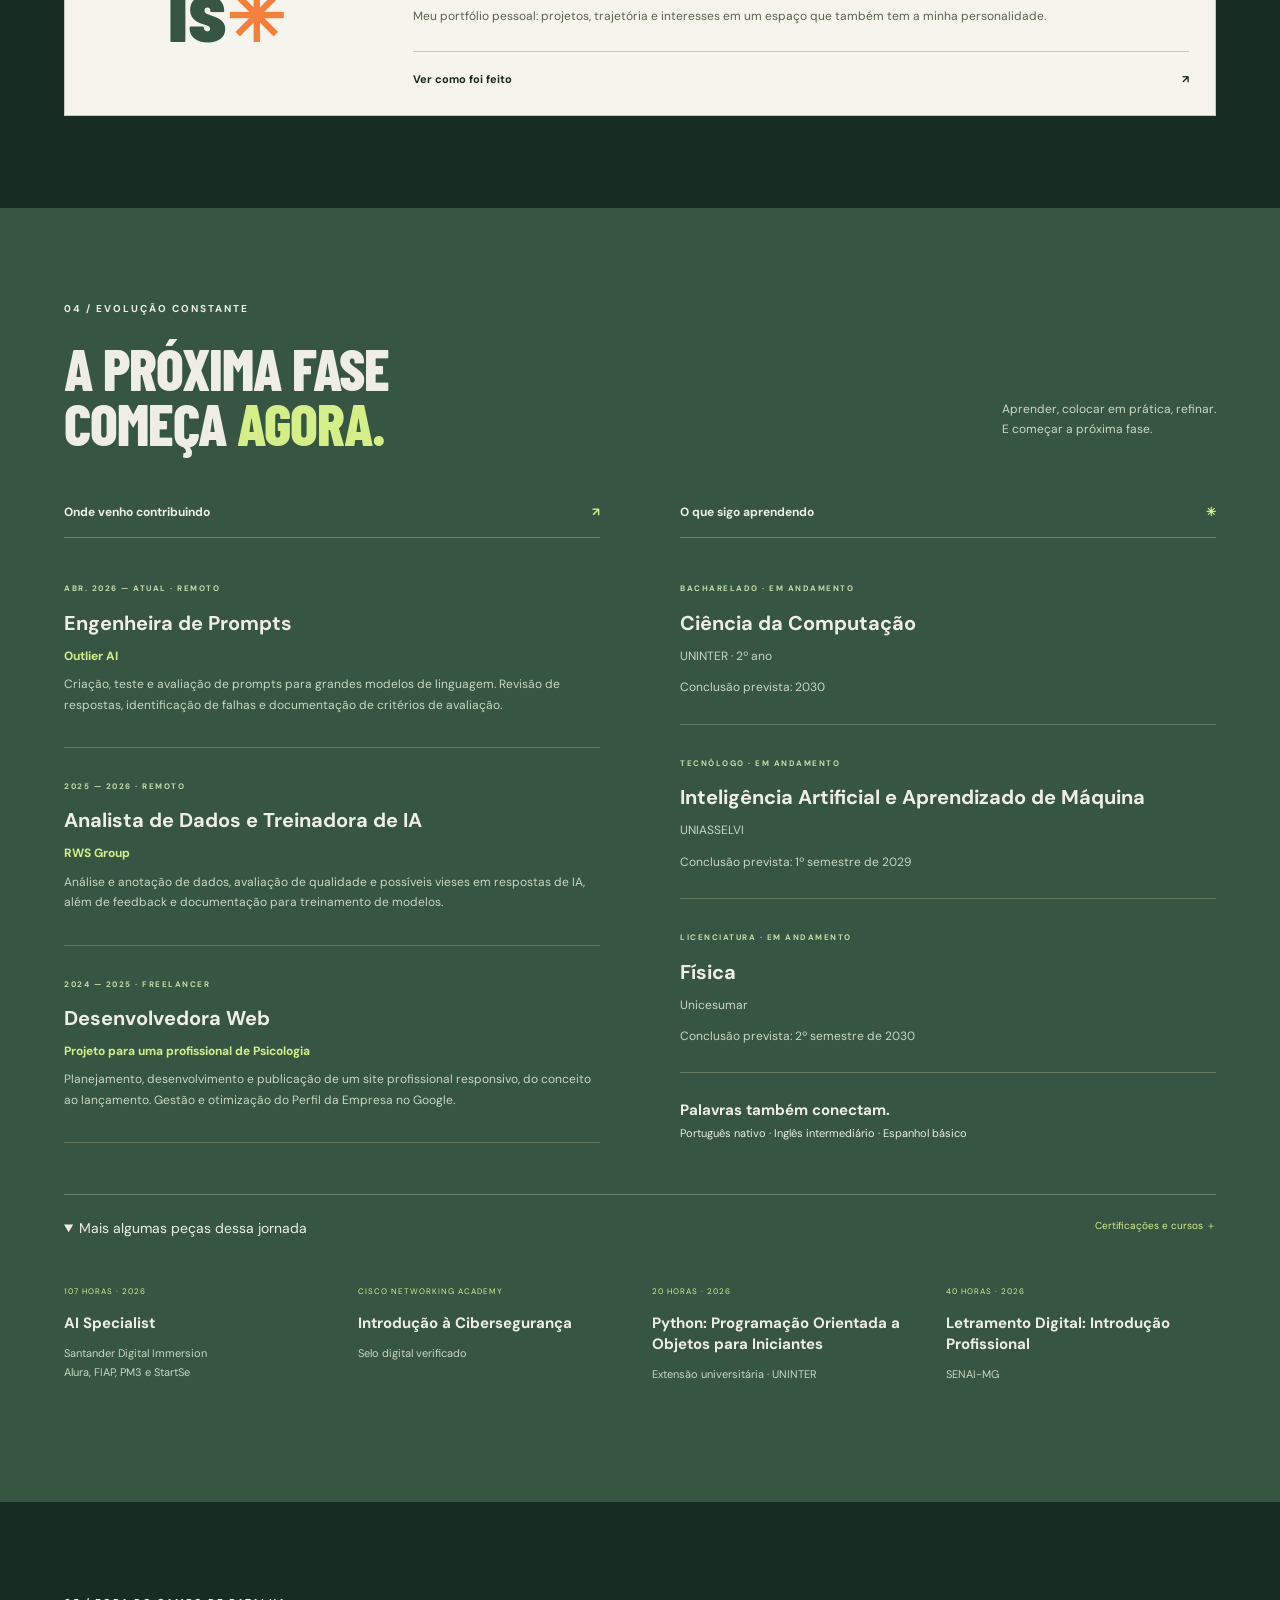
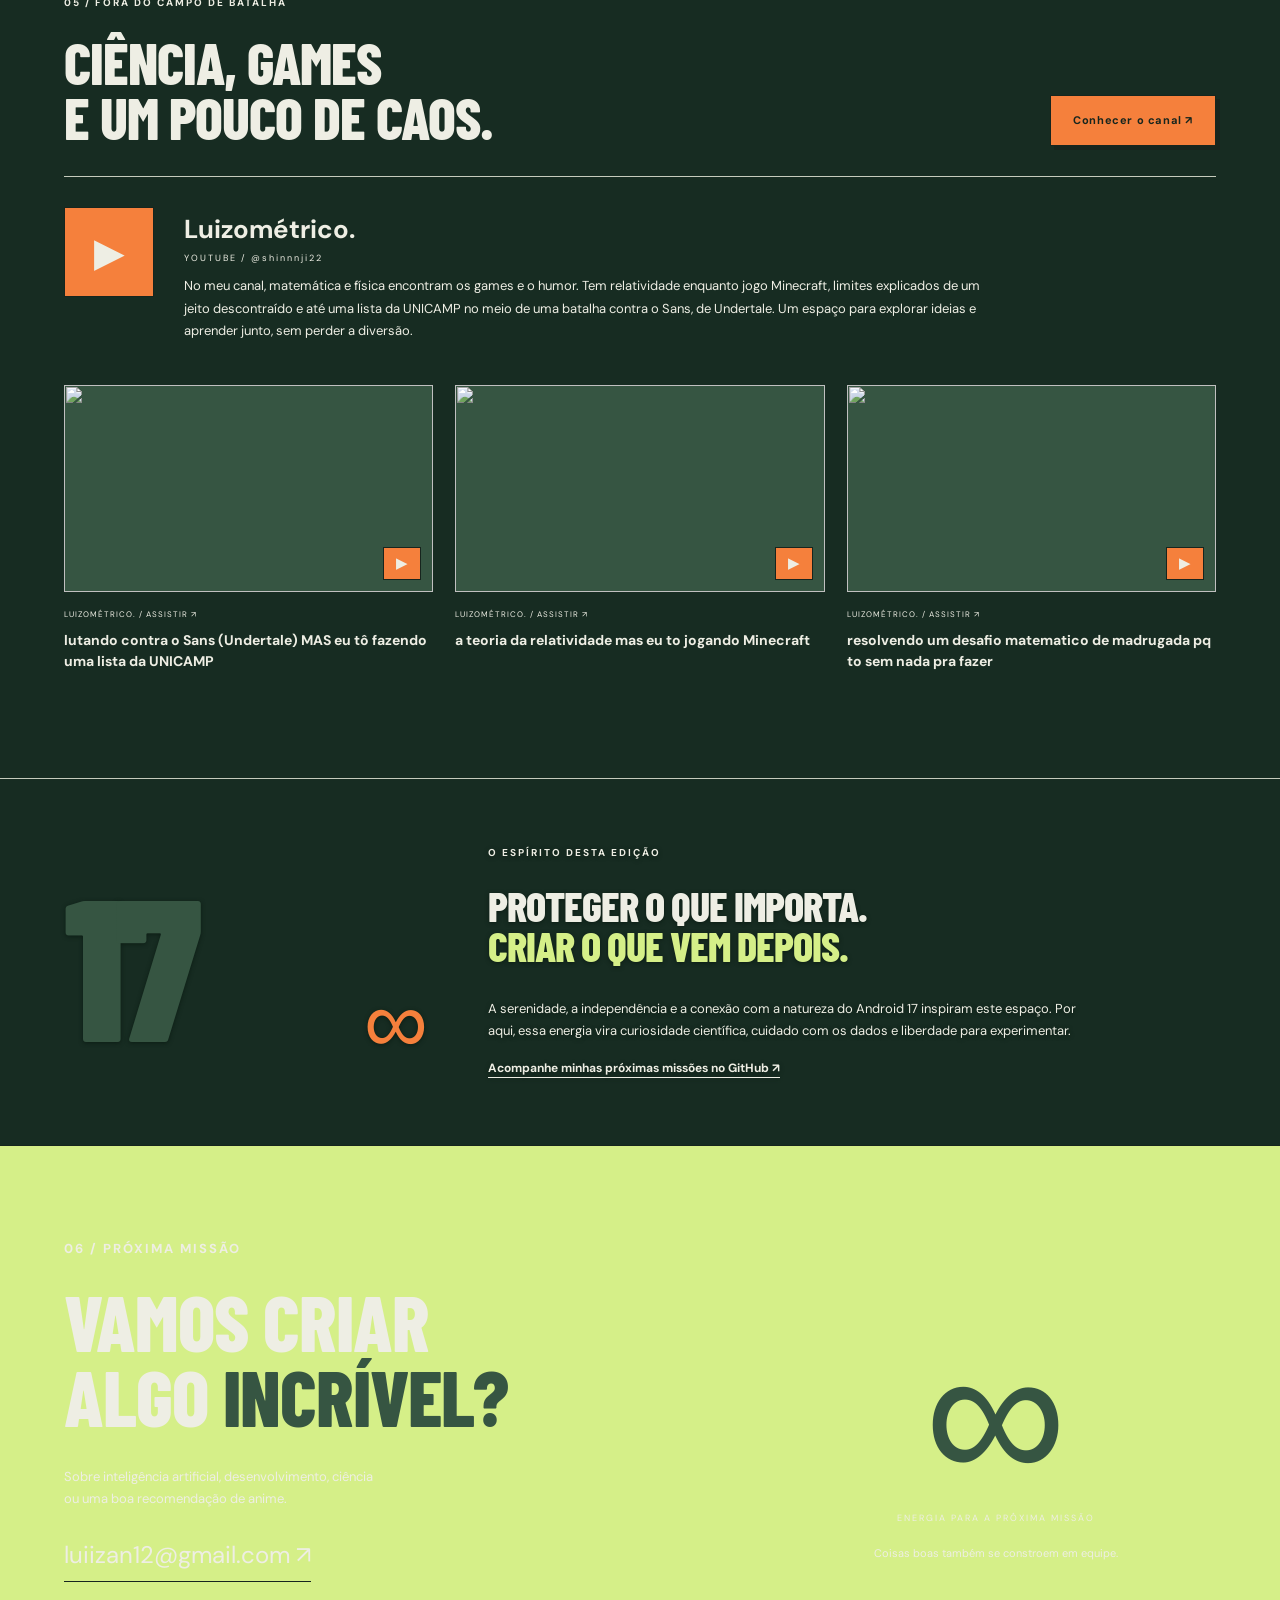
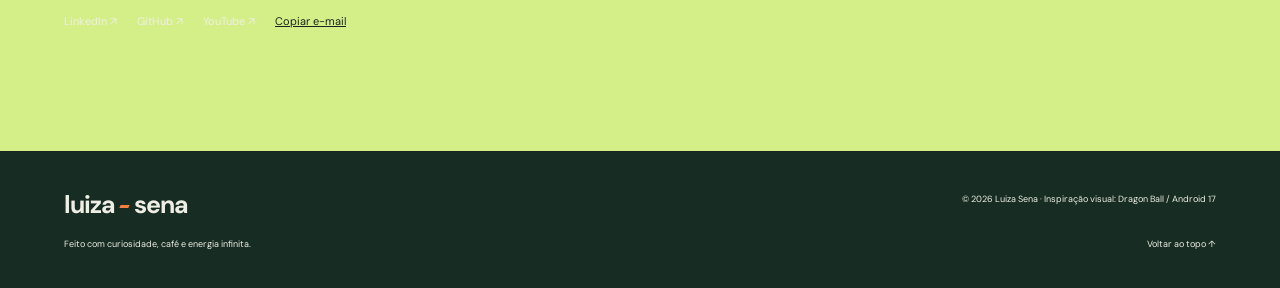
==== commit 1e647d28: "Add cursor spotlight and update wordmark" ====
--- a/portfolio.html
+++ b/portfolio.html
@@ -1,7 +1,7 @@
 <!doctype html>
-<html lang="pt-BR"><head><meta charset="utf-8"><meta name="viewport" content="width=device-width,initial-scale=1"><meta name="theme-color" content="#e9e9df"><meta name="description" content="Luiza Sena — engenheira de prompts e treinadora de IA. Betelgeuse A.I., modelos locais, desenvolvimento web e uma trajetória entre Computação, Inteligência Artificial e Física."><meta property="og:title" content="Luiza Sena | Energia infinita, ideias sem limites"><meta property="og:description" content="Tecnologia com pensamento científico, personalidade e um olhar humano."><meta property="og:type" content="website"><meta property="og:url" content="https://luizasenacafe.github.io/"><title>Luiza Sena | Energia infinita, ideias sem limites</title><link rel="icon" href="assets/favicon.svg" type="image/svg+xml"><link rel="stylesheet" href="assets/portfolio.css?v=ranger-17"><script defer src="assets/portfolio.js?v=ranger-17"></script><link rel="stylesheet" href="assets/ranger-intro.css"><script defer src="assets/ranger-motion.js"></script></head>
+<html lang="pt-BR"><head><meta charset="utf-8"><meta name="viewport" content="width=device-width,initial-scale=1"><meta name="theme-color" content="#e9e9df"><meta name="description" content="Luiza Sena — engenheira de prompts e treinadora de IA. Betelgeuse A.I., modelos locais, desenvolvimento web e uma trajetória entre Computação, Inteligência Artificial e Física."><meta property="og:title" content="Luiza Sena | Energia infinita, ideias sem limites"><meta property="og:description" content="Tecnologia com pensamento científico, personalidade e um olhar humano."><meta property="og:type" content="website"><meta property="og:url" content="https://luizasenacafe.github.io/"><title>Luiza Sena | Energia infinita, ideias sem limites</title><link rel="icon" href="assets/favicon.svg" type="image/svg+xml"><link rel="stylesheet" href="assets/portfolio.css?v=ranger-17"><script defer src="assets/portfolio.js?v=ranger-17"></script><link rel="stylesheet" href="assets/ranger-intro.css?v=spotlight"><script defer src="assets/ranger-motion.js?v=spotlight"></script></head>
 <body class="ranger-background"><a class="skip" href="#conteudo">Pular para o conteúdo</a>
-<header class="site-header"><a class="wordmark" href="./" aria-label="Luiza Sena, página de boas-vindas">luiza<span>✳</span>sena<small>RANGER EDITION / 2026</small></a><button class="menu-toggle" aria-expanded="false" aria-controls="navigation">Menu ＋</button><nav id="navigation" aria-label="Navegação principal"><a href="#sobre">Sobre</a><a href="#projetos">Projetos</a><a href="#trajetoria">Trajetória</a><a href="#youtube">YouTube</a><a class="nav-contact" href="#contato">Vamos conversar ↗</a></nav></header>
+<header class="site-header"><a class="wordmark" href="./" aria-label="Luiza Sena, página de boas-vindas">luiza<span class="wordmark-dash" aria-hidden="true"></span>sena<small>RANGER EDITION / 2026</small></a><button class="menu-toggle" aria-expanded="false" aria-controls="navigation">Menu ＋</button><nav id="navigation" aria-label="Navegação principal"><a href="#sobre">Sobre</a><a href="#projetos">Projetos</a><a href="#trajetoria">Trajetória</a><a href="#youtube">YouTube</a><a class="nav-contact" href="#contato">Vamos conversar ↗</a></nav></header>
 <main id="conteudo">
 <section class="hero section-wrap" id="inicio" aria-labelledby="hero-title"><div class="hero-copy"><p class="eyebrow"><span class="status-dot"></span> LUIZA SENA / IA, CÓDIGO & CIÊNCIA</p><h1 id="hero-title">ENERGIA<br><em>INFINITA.</em><br><span class="outline">IDEIAS SEM</span><br>LIMITES<span class="orange">.</span></h1><p class="hero-description">Oi, eu sou a <strong>Luiza.</strong> Transformo curiosidade em código e inteligência artificial em possibilidades. Sempre pronta para a próxima missão.</p><div class="actions"><a class="button primary" href="#projetos">EXPLORAR PROJETOS <span>↗</span></a><a class="text-link" href="#sobre">Conheça a ranger ↓</a><a class="text-link" href="assets/curriculo-luiza-sena.pdf" download>Baixe aqui meu currículo completo <span aria-hidden="true">↓</span></a></div><div class="hero-footnote"><span>COMPUTAÇÃO + IA + FÍSICA</span><span>CRIATIVIDADE: ∞</span></div></div><div class="hero-art"><div class="art-top"><span>FICHA DE INSPIRAÇÃO</span><span>人造人間17号</span></div><span class="giant-number" aria-hidden="true">17</span><div class="character-frame"><img src="assets/android17.gif" width="498" height="275" alt="GIF do Android 17, de Dragon Ball Super, com o cabelo ao vento"></div><div class="ranger-band"><strong>MIR</strong><span>MONSTER ISLAND<br>RANGER</span><b>17</b></div><div class="art-caption"><span>CALMA NA POSTURA.<br>FORÇA NAS IDEIAS.</span><span class="infinity">∞</span></div><button class="energy-button" id="energy-toggle" aria-pressed="false">↯ ATIVAR BARREIRA DE ENERGIA</button></div><div class="hero-bottom"><span>PORTFÓLIO PESSOAL — EDIÇÃO ANDROID 17</span><a href="#sobre">DESLIZE PARA EXPLORAR ↓</a></div></section><div class="ribbon" aria-hidden="true"><span>INTELIGÊNCIA ARTIFICIAL</span> ✳ <span>PENSAMENTO CIENTÍFICO</span> ✳ <span>CÓDIGO COM PROPÓSITO</span> ✳ <span>ENERGIA INFINITA</span> ✳</div>
 <section class="section-wrap about" id="sobre"><div><p class="eyebrow">01 / POR TRÁS DA ENERGIA</p><h2>MENTE CURIOSA.<br>ESPÍRITO <em>LIVRE.</em></h2><div class="profile-mini"><img src="assets/luiza.jpeg" width="72" height="72" alt="Foto de Luiza Sena" loading="lazy"><div><strong>Luiza Sena</strong><span>Viçosa, Minas Gerais · Brasil</span></div></div></div><div class="about-copy"><p class="lead">Gosto de fazer perguntas, entender como as coisas funcionam e transformar esse aprendizado em algo real.</p><p>Sou engenheira de prompts e treinadora de IA, com experiência prática em avaliação e alinhamento de respostas de grandes modelos de linguagem, anotação de dados e documentação de fluxos técnicos.</p><p>Curso Ciência da Computação, Inteligência Artificial e Aprendizado de Máquina e Física. Essa combinação alimenta meu interesse por IA para descoberta científica, física computacional e tecnologias que respeitam a privacidade.</p><p>Fora dos modelos e algoritmos, também tem espaço para animes, café e criação de conteúdo: compartilhar perguntas e descobertas faz parte da minha forma de aprender.</p><div class="tags"><span>IA centrada nas pessoas</span><span>Privacidade</span><span>Aprendizado contínuo</span></div></div></section>
@@ -12,4 +12,4 @@
 <article class="project-card compact" data-category="web"><div class="portfolio-symbol" aria-hidden="true">ls<span>✳</span></div><div class="project-body"><div class="project-meta"><span>DESENVOLVIMENTO WEB</span><span>03</span></div><h3>Este cantinho na internet <span>↗</span></h3><p>Meu portfólio pessoal: projetos, trajetória e interesses em um espaço que também tem a minha personalidade.</p><a class="project-link" href="https://github.com/luizasenacafe/luizasenacafe.github.io" target="_blank" rel="noopener noreferrer">Ver como foi feito <span>↗</span></a></div></article></div></section>
 <section class="journey-section" id="trajetoria"><div class="section-wrap"><div class="section-heading"><div><p class="eyebrow">04 / EVOLUÇÃO CONSTANTE</p><h2>A PRÓXIMA FASE<br>COMEÇA <em>AGORA.</em></h2></div><p>Aprender, colocar em prática, refinar.<br>E começar a próxima fase.</p></div><div class="journey-grid"><div><h3 class="column-title">Onde venho contribuindo <span>↗</span></h3><article class="timeline-item"><span class="period">ABR. 2026 — ATUAL · REMOTO</span><h4>Engenheira de Prompts</h4><p class="organization">Outlier AI</p><p>Criação, teste e avaliação de prompts para grandes modelos de linguagem. Revisão de respostas, identificação de falhas e documentação de critérios de avaliação.</p></article><article class="timeline-item"><span class="period">2025 — 2026 · REMOTO</span><h4>Analista de Dados e Treinadora de IA</h4><p class="organization">RWS Group</p><p>Análise e anotação de dados, avaliação de qualidade e possíveis vieses em respostas de IA, além de feedback e documentação para treinamento de modelos.</p></article><article class="timeline-item"><span class="period">2024 — 2025 · FREELANCER</span><h4>Desenvolvedora Web</h4><p class="organization">Projeto para uma profissional de Psicologia</p><p>Planejamento, desenvolvimento e publicação de um site profissional responsivo, do conceito ao lançamento. Gestão e otimização do Perfil da Empresa no Google.</p></article></div><div><h3 class="column-title">O que sigo aprendendo <span>✳</span></h3><article class="education"><span class="period">BACHARELADO · EM ANDAMENTO</span><h4>Ciência da Computação</h4><p>UNINTER · 2º ano</p><small>Conclusão prevista: 2030</small></article><article class="education"><span class="period">TECNÓLOGO · EM ANDAMENTO</span><h4>Inteligência Artificial e Aprendizado de Máquina</h4><p>UNIASSELVI</p><small>Conclusão prevista: 1º semestre de 2029</small></article><article class="education"><span class="period">LICENCIATURA · EM ANDAMENTO</span><h4>Física</h4><p>Unicesumar</p><small>Conclusão prevista: 2º semestre de 2030</small></article><div class="language-note"><strong>Palavras também conectam.</strong><p>Português nativo · Inglês intermediário · Espanhol básico</p></div></div></div><details class="certifications" open><summary>Mais algumas peças dessa jornada <span>Certificações e cursos ＋</span></summary><div class="certificate-grid"><article><span>107 HORAS · 2026</span><h4>AI Specialist</h4><p>Santander Digital Immersion<br>Alura, FIAP, PM3 e StartSe</p></article><article><span>CISCO NETWORKING ACADEMY</span><h4>Introdução à Cibersegurança</h4><p>Selo digital verificado</p></article><article><span>20 HORAS · 2026</span><h4>Python: Programação Orientada a Objetos para Iniciantes</h4><p>Extensão universitária · UNINTER</p></article><article><span>40 HORAS · 2026</span><h4>Letramento Digital: Introdução Profissional</h4><p>SENAI-MG</p></article></div></details></div></section>
 <section class="youtube-section" id="youtube"><div class="section-wrap"><div class="section-heading"><div><p class="eyebrow">05 / FORA DO CAMPO DE BATALHA</p><h2>CIÊNCIA, GAMES<br>E UM POUCO DE <em>CAOS.</em></h2></div><a class="button primary" href="https://www.youtube.com/@shinnnji22" target="_blank" rel="noopener noreferrer">Conhecer o canal ↗</a></div><div class="channel-intro"><span class="play-mark" aria-hidden="true">▶</span><div><h3>Luizométrico.</h3><p class="channel-handle">YOUTUBE / @shinnnji22</p><p>No meu canal, matemática e física encontram os games e o humor. Tem relatividade enquanto jogo Minecraft, limites explicados de um jeito descontraído e até uma lista da UNICAMP no meio de uma batalha contra o Sans, de Undertale. Um espaço para explorar ideias e aprender junto, sem perder a diversão.</p></div></div><div class="video-grid"><a class="video-card" href="https://www.youtube.com/watch?v=ZzKhgfQUWh8" target="_blank" rel="noopener noreferrer"><div class="video-image"><img src="https://i.ytimg.com/vi/ZzKhgfQUWh8/hqdefault.jpg" width="480" height="360" alt="" loading="lazy"><span aria-hidden="true">▶</span></div><span class="video-label">LUIZOMÉTRICO. / ASSISTIR ↗</span><h3>lutando contra o Sans (Undertale) MAS eu tô fazendo uma lista da UNICAMP</h3></a><a class="video-card" href="https://www.youtube.com/watch?v=6Ul7VxnznYo" target="_blank" rel="noopener noreferrer"><div class="video-image"><img src="https://i.ytimg.com/vi/6Ul7VxnznYo/hqdefault.jpg" width="480" height="360" alt="" loading="lazy"><span aria-hidden="true">▶</span></div><span class="video-label">LUIZOMÉTRICO. / ASSISTIR ↗</span><h3>a teoria da relatividade mas eu to jogando Minecraft</h3></a><a class="video-card" href="https://www.youtube.com/watch?v=N7-oThNTtPM" target="_blank" rel="noopener noreferrer"><div class="video-image"><img src="https://i.ytimg.com/vi/N7-oThNTtPM/hqdefault.jpg" width="480" height="360" alt="" loading="lazy"><span aria-hidden="true">▶</span></div><span class="video-label">LUIZOMÉTRICO. / ASSISTIR ↗</span><h3>resolvendo um desafio matematico de madrugada pq to sem nada pra fazer</h3></a></div></div></section><section class="section-wrap philosophy"><div class="philosophy-mark" aria-hidden="true">17<span>∞</span></div><div><p class="eyebrow">O ESPÍRITO DESTA EDIÇÃO</p><h2>PROTEGER O QUE IMPORTA.<br><em>CRIAR O QUE VEM DEPOIS.</em></h2><p>A serenidade, a independência e a conexão com a natureza do Android 17 inspiram este espaço. Por aqui, essa energia vira curiosidade científica, cuidado com os dados e liberdade para experimentar.</p><a class="text-link" href="https://github.com/luizasenacafe" target="_blank" rel="noopener noreferrer">Acompanhe minhas próximas missões no GitHub ↗</a></div></section><section class="contact-section" id="contato"><div class="section-wrap contact-inner"><div><p class="eyebrow">06 / PRÓXIMA MISSÃO</p><h2>VAMOS CRIAR<br>ALGO <em>INCRÍVEL?</em></h2><p>Sobre inteligência artificial, desenvolvimento, ciência<br>ou uma boa recomendação de anime.</p><a class="email-link" href="mailto:luiizan12@gmail.com">luiizan12@gmail.com ↗</a><div class="contact-links"><a href="https://www.linkedin.com/in/luiza-sena-5645913a7/" target="_blank" rel="noopener noreferrer">LinkedIn ↗</a><a href="https://github.com/luizasenacafe" target="_blank" rel="noopener noreferrer">GitHub ↗</a><a href="https://www.youtube.com/@shinnnji22" target="_blank" rel="noopener noreferrer">YouTube ↗</a><button id="copy-email">Copiar e-mail</button></div><p id="copy-status" role="status"></p></div><div class="contact-art"><div class="signal-symbol" aria-hidden="true">∞</div><span class="signal-label">ENERGIA PARA A PRÓXIMA MISSÃO</span><p>Coisas boas também se constroem em equipe.</p></div></div></section>
-</main><footer class="section-wrap"><div><a class="wordmark" href="#inicio">luiza<span>✳</span>sena</a><p>Feito com curiosidade, café e energia infinita.</p></div><div><span>© 2026 Luiza Sena · Inspiração visual: Dragon Ball / Android 17</span><a href="#inicio">Voltar ao topo ↑</a></div></footer></body></html>
+</main><footer class="section-wrap"><div><a class="wordmark" href="#inicio">luiza<span class="wordmark-dash" aria-hidden="true"></span>sena</a><p>Feito com curiosidade, café e energia infinita.</p></div><div><span>© 2026 Luiza Sena · Inspiração visual: Dragon Ball / Android 17</span><a href="#inicio">Voltar ao topo ↑</a></div></footer></body></html>
--- a/assets/ranger-intro.css
+++ b/assets/ranger-intro.css
@@ -1,10 +1,46 @@
 .ranger-background {
-  background-image: radial-gradient(ellipse at center, #d5ef8870, transparent 58%),
-    radial-gradient(circle, #36554228 1px, transparent 1.5px);
-  background-size: 120vw 100vh, 24px 24px;
-  background-position: calc(50% + var(--ranger-x, 0px)) calc(0px + var(--ranger-y, 0px)),
-    var(--ranger-x, 0px) var(--ranger-y, 0px);
+  background-color: #172c22;
+  background-image:
+    radial-gradient(circle clamp(220px, 37vw, 550px) at var(--ranger-x, 68vw) var(--ranger-y, 35vh),
+      #d5ef889e 0%, #9db65b70 20%, #587b4160 48%, transparent 100%),
+    radial-gradient(circle, #d5ef8845 1px, transparent 1.6px);
+  background-size: 100vw 100vh, 24px 24px;
   background-attachment: fixed;
+  color: var(--paper);
+}
+.ranger-background .site-header,
+.ranger-background .welcome-header,
+.ranger-background .hero-footnote { border-color: #b5c7a37a; }
+.ranger-background .welcome h1 em,
+.ranger-background .hero h1 em,
+.ranger-background .about h2 em,
+.ranger-background .projects h2 em,
+.ranger-background .philosophy h2 em { color: var(--lime); }
+.ranger-background .hero h1 .outline { -webkit-text-stroke-color: var(--lime); }
+.ranger-background .hero-copy,
+.ranger-background .welcome-copy,
+.ranger-background .site-header,
+.ranger-background .about,
+.ranger-background .projects > .section-heading,
+.ranger-background .philosophy { text-shadow: 0 1px 4px #0c1d14; }
+.ranger-background .button,
+.ranger-background .project-card { text-shadow: none; }
+.ranger-background .project-card,
+.ranger-background .skill-grid article,
+.ranger-background .skip { color: var(--ink); }
+.ranger-background .nav-contact { border-color: currentColor; }
+.ranger-background .site-header a:hover,
+.ranger-background .welcome .text-link:hover,
+.ranger-background .hero .text-link:hover,
+.ranger-background .philosophy .text-link:hover { color: var(--lime); }
+.wordmark .wordmark-dash {
+  display: inline-block;
+  width: .36em;
+  height: .12em;
+  padding: 0;
+  margin: 0 .2em .18em;
+  background: var(--orange);
+  transform: skewX(-24deg);
 }
 .welcome-header, .welcome {
   width: min(1200px, 100% - 48px);
@@ -50,6 +86,13 @@
 @media (max-width: 740px) {
   .welcome { min-height: auto; grid-template-columns: 1fr; }
 }
-@media (prefers-reduced-motion: reduce) {
-  .ranger-background { background-position: center top, 0 0; }
-}
+.ranger-background .skills-section,
+.ranger-background .site-header nav.open { color: var(--ink); }
+.ranger-background .journey-section,
+.ranger-background .projects .section-heading > p,
+.ranger-background .channel-intro p:last-child,
+.ranger-background .youtube-section h2 em,
+.ranger-background .filters button,
+.ranger-background .menu-toggle { color: var(--paper); }
+.ranger-background .menu-toggle { border-color: currentColor; }
+.ranger-background .site-header nav.open a:hover { color: var(--green); }
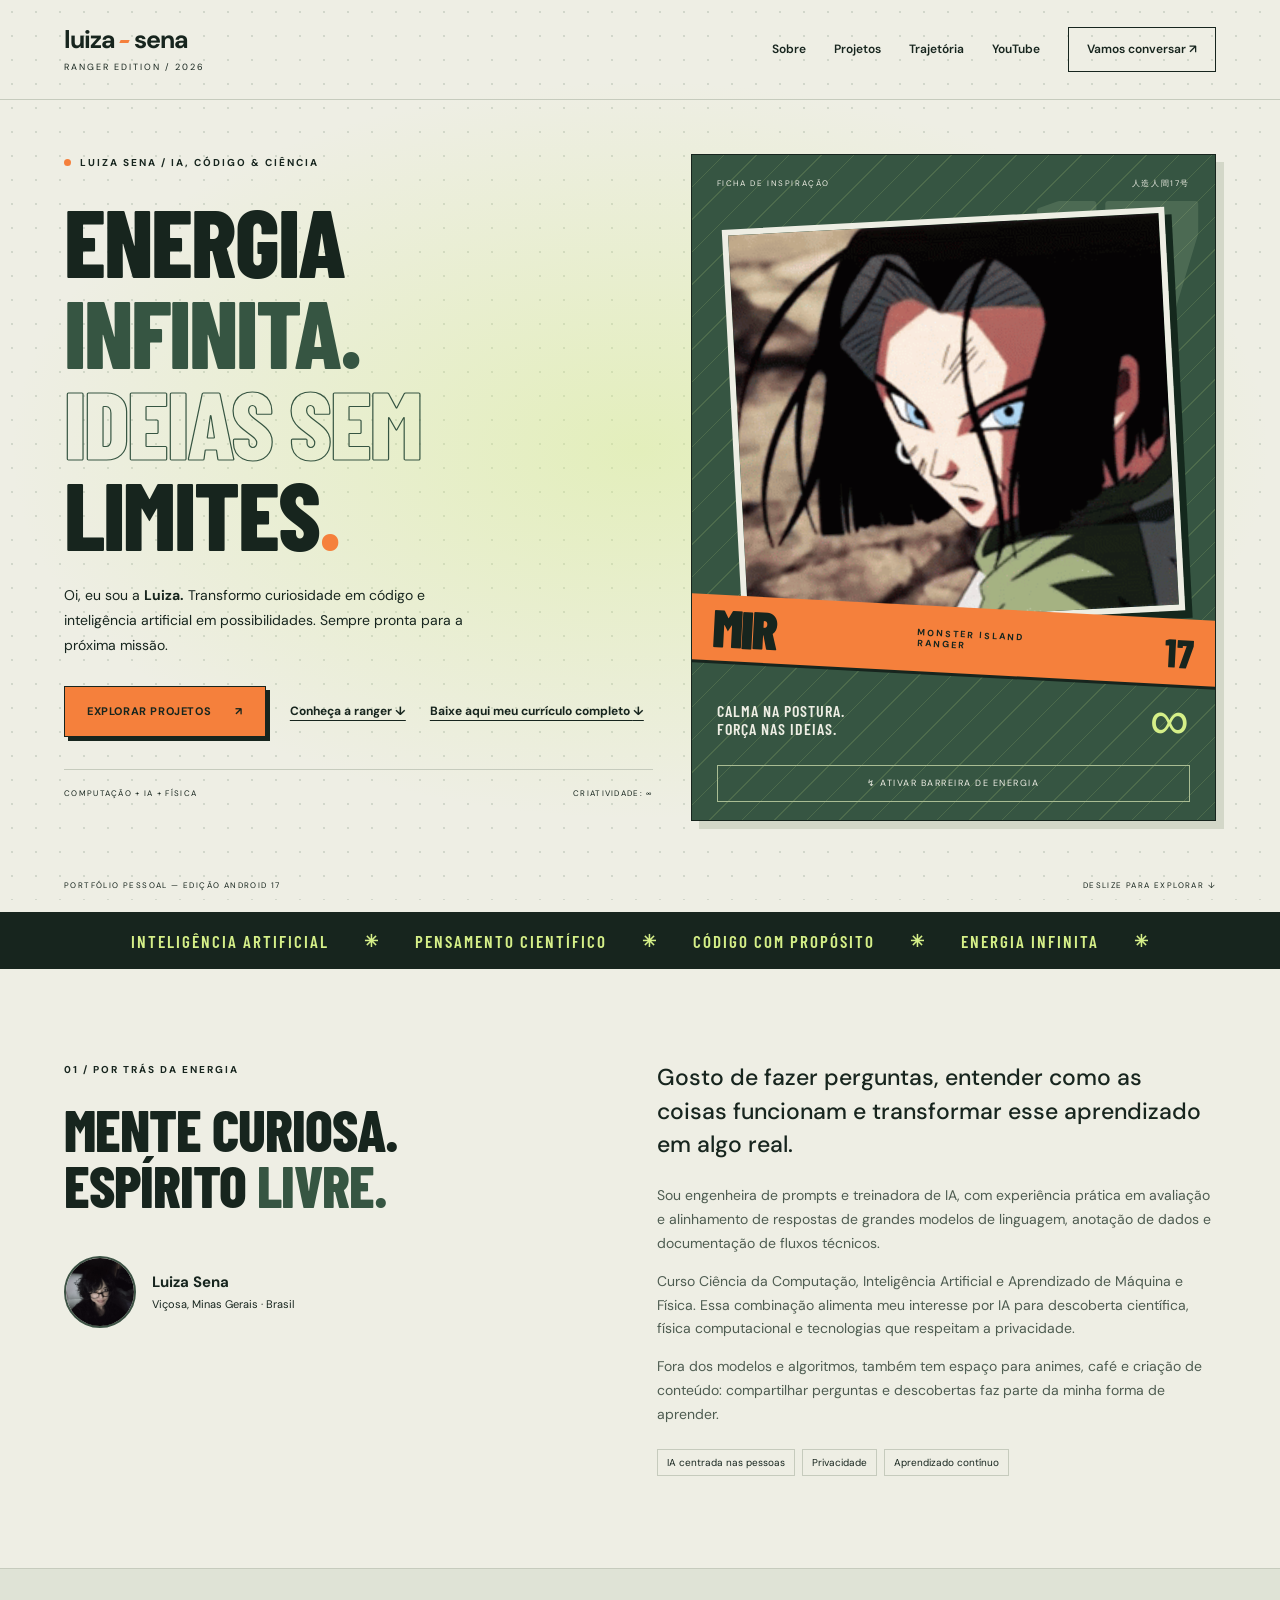
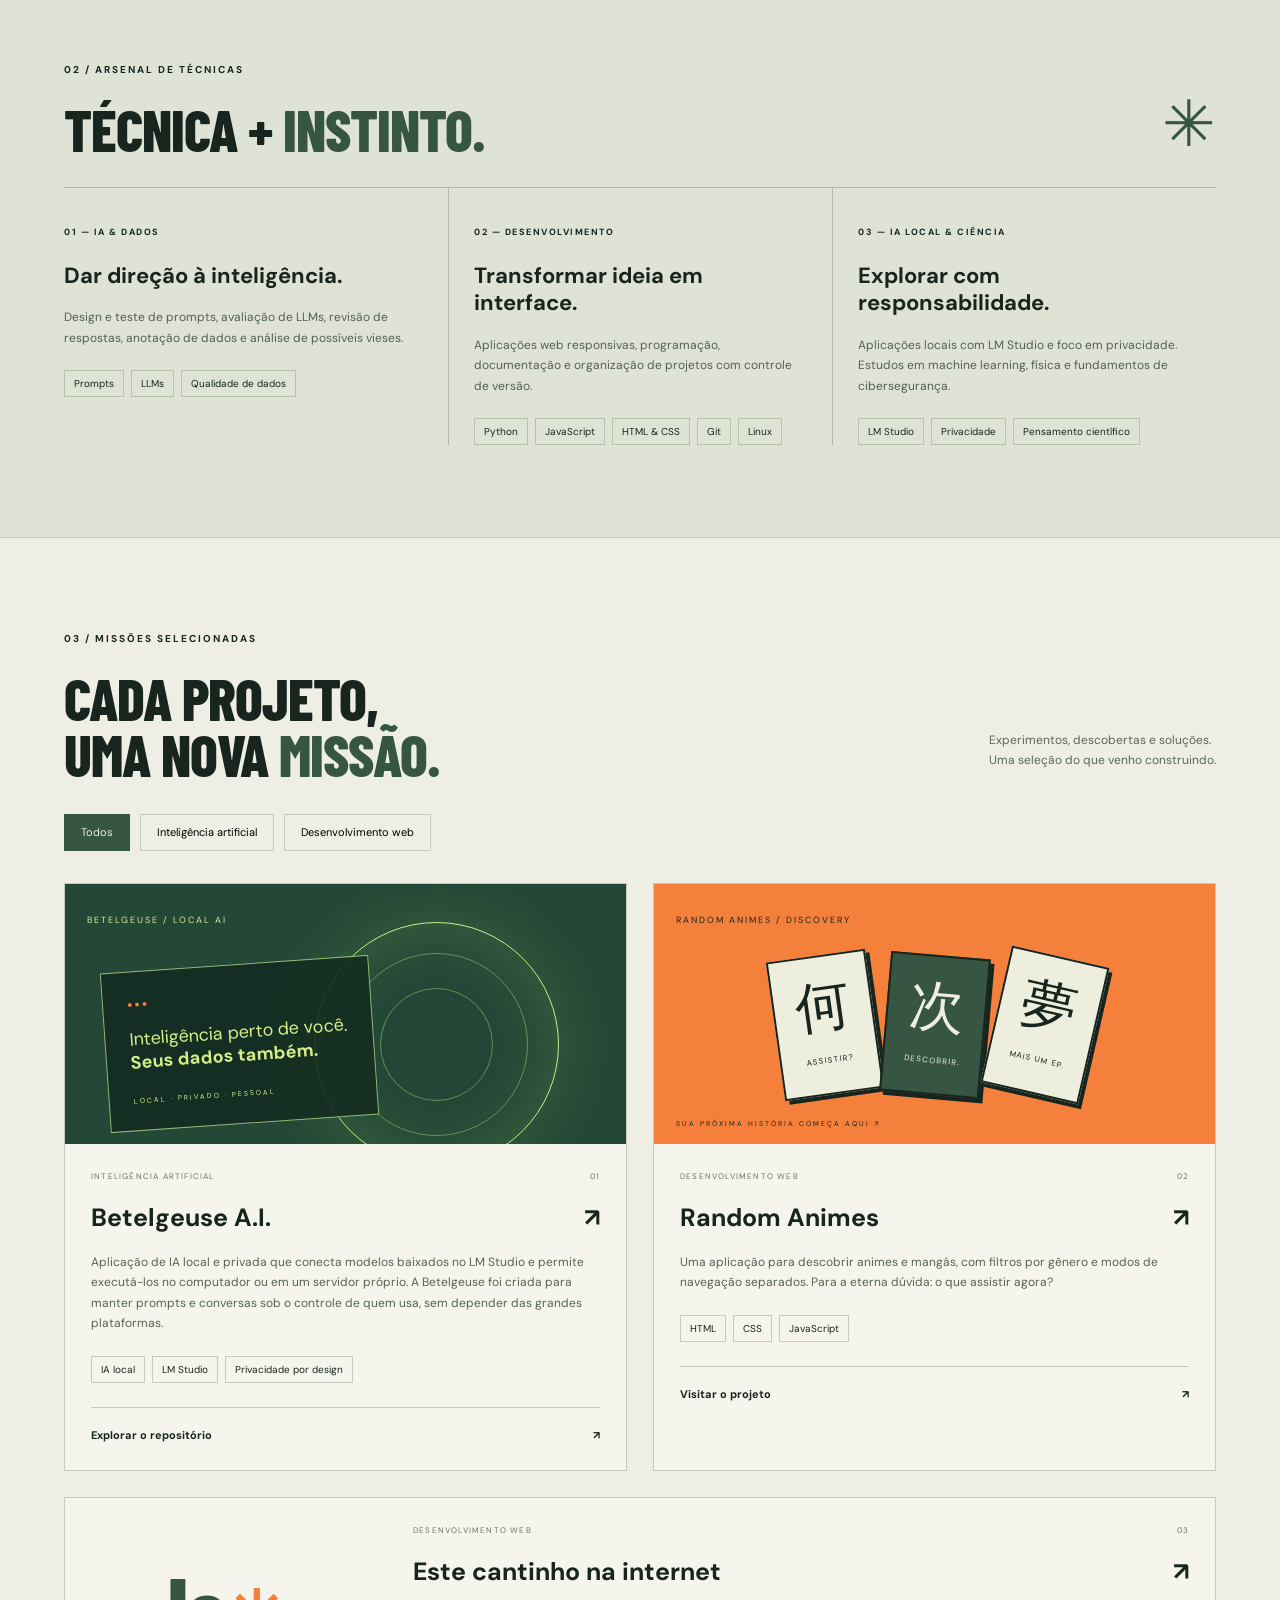
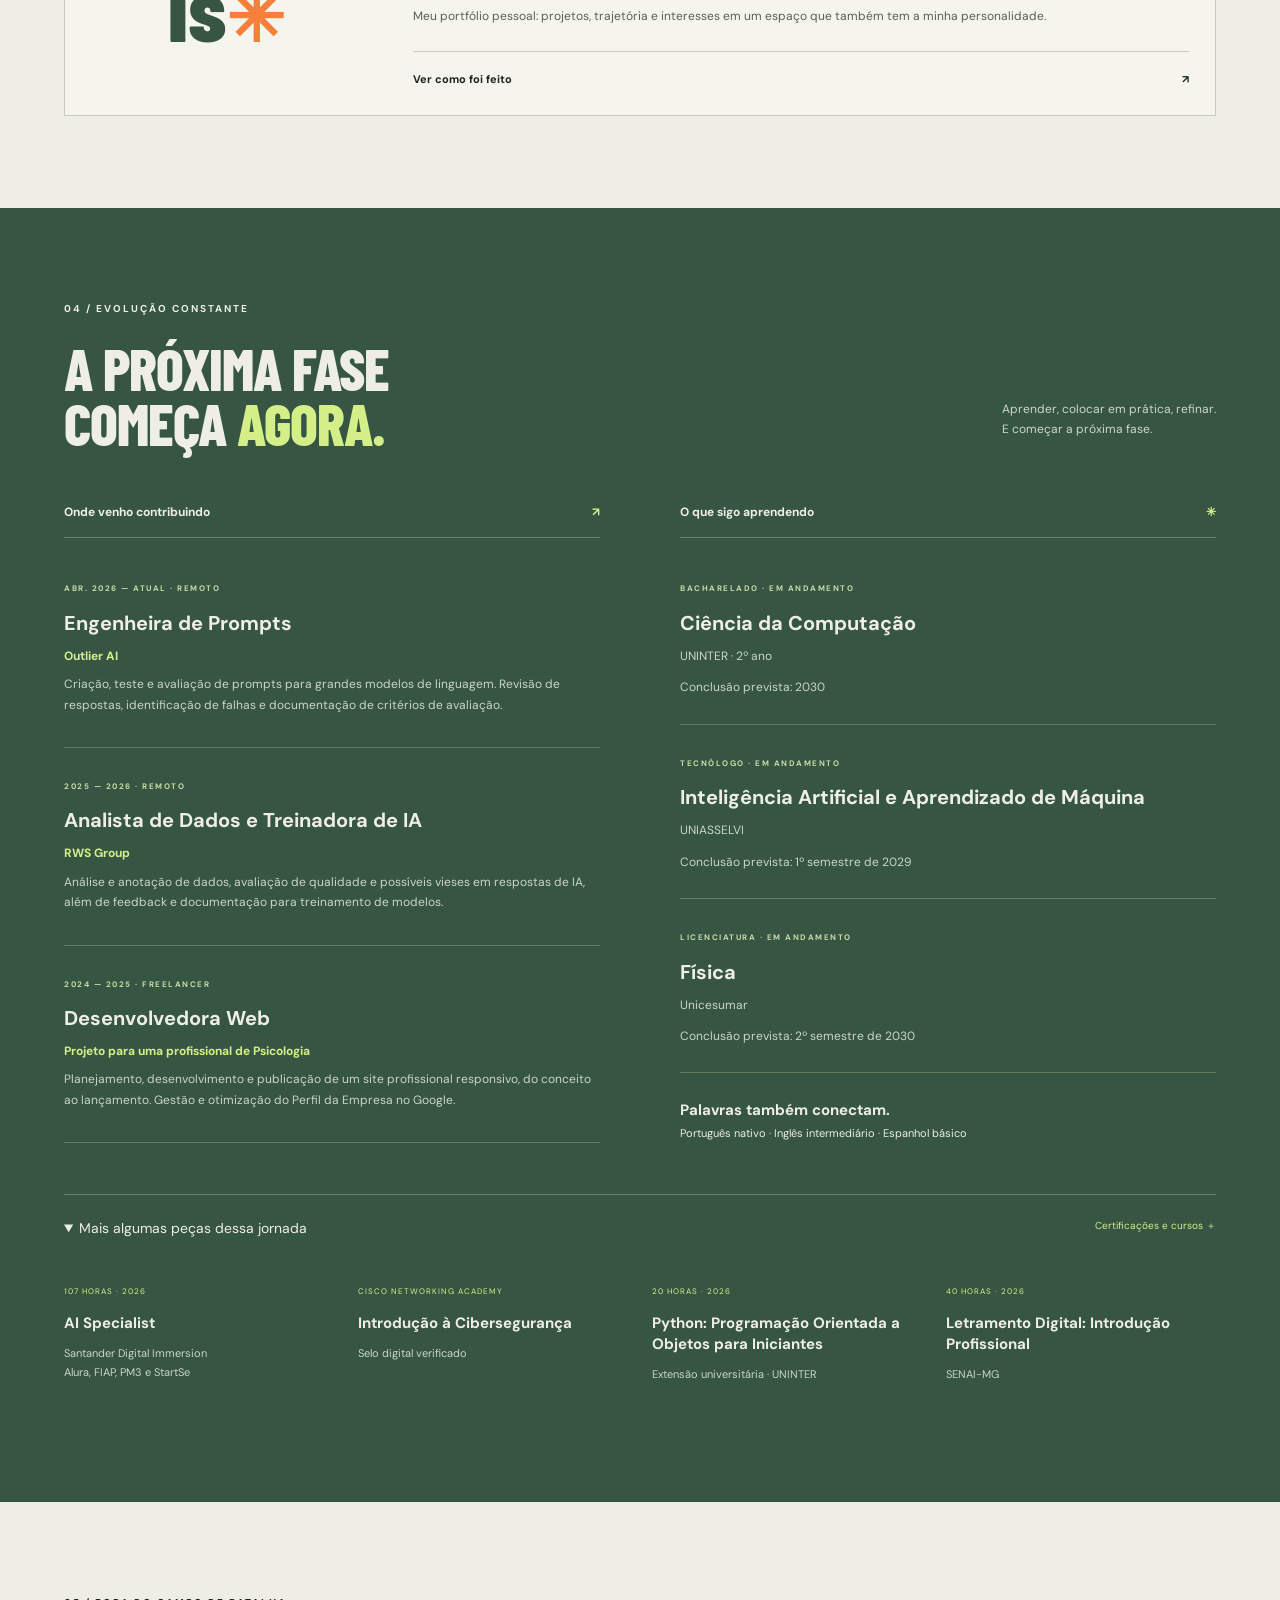
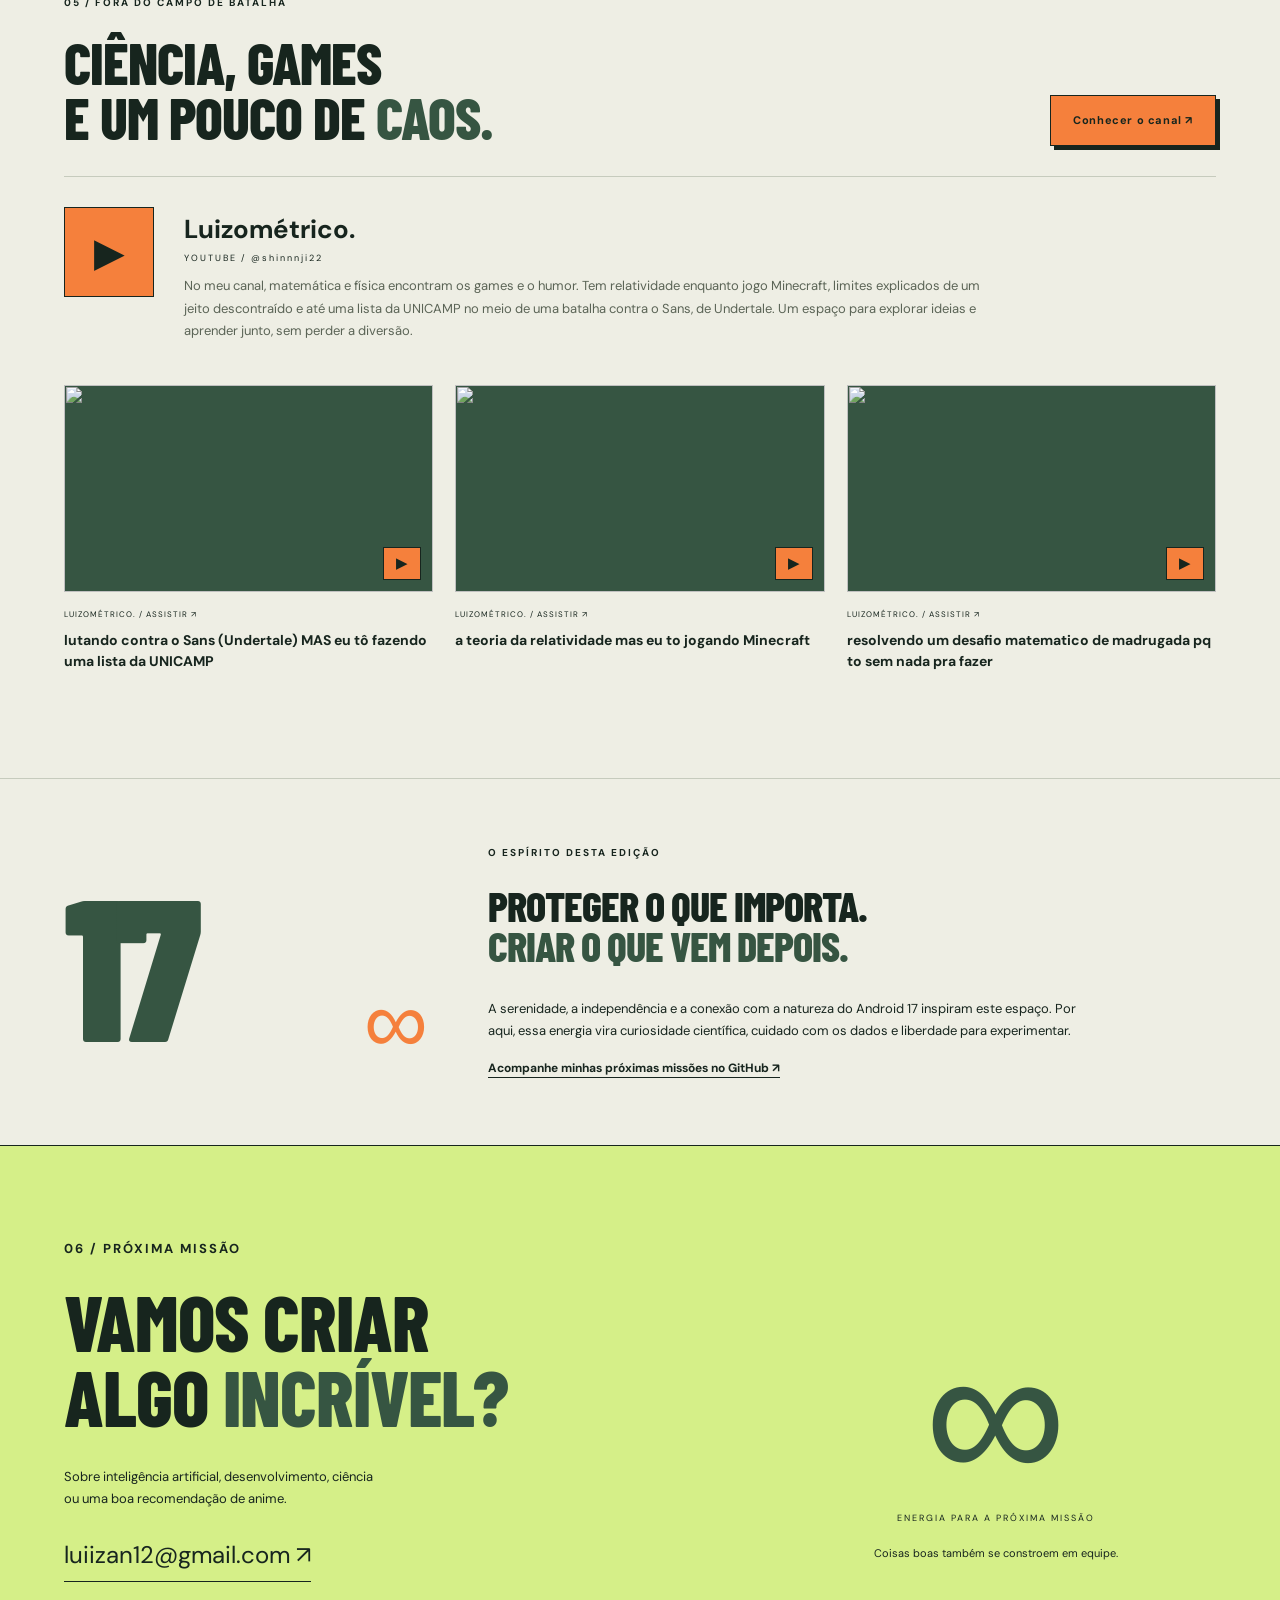
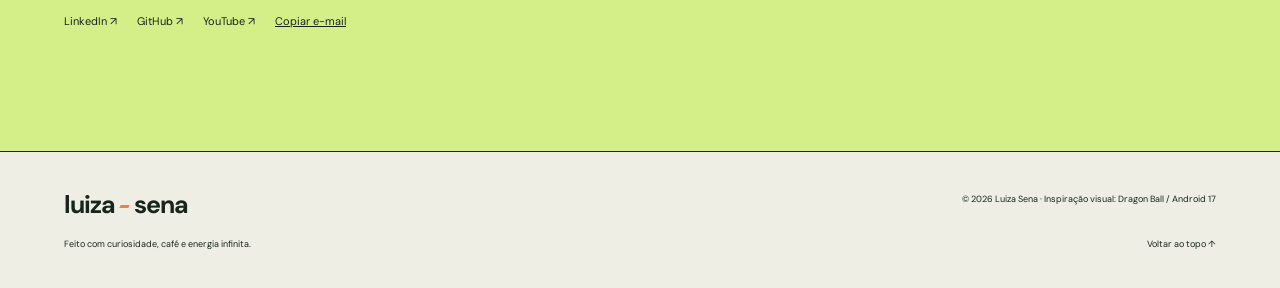
==== commit 531eea9b: "Limit cursor spotlight to welcome page" ====
--- a/portfolio.html
+++ b/portfolio.html
@@ -1,5 +1,5 @@
 <!doctype html>
-<html lang="pt-BR"><head><meta charset="utf-8"><meta name="viewport" content="width=device-width,initial-scale=1"><meta name="theme-color" content="#e9e9df"><meta name="description" content="Luiza Sena — engenheira de prompts e treinadora de IA. Betelgeuse A.I., modelos locais, desenvolvimento web e uma trajetória entre Computação, Inteligência Artificial e Física."><meta property="og:title" content="Luiza Sena | Energia infinita, ideias sem limites"><meta property="og:description" content="Tecnologia com pensamento científico, personalidade e um olhar humano."><meta property="og:type" content="website"><meta property="og:url" content="https://luizasenacafe.github.io/"><title>Luiza Sena | Energia infinita, ideias sem limites</title><link rel="icon" href="assets/favicon.svg" type="image/svg+xml"><link rel="stylesheet" href="assets/portfolio.css?v=ranger-17"><script defer src="assets/portfolio.js?v=ranger-17"></script><link rel="stylesheet" href="assets/ranger-intro.css?v=spotlight"><script defer src="assets/ranger-motion.js?v=spotlight"></script></head>
+<html lang="pt-BR"><head><meta charset="utf-8"><meta name="viewport" content="width=device-width,initial-scale=1"><meta name="theme-color" content="#e9e9df"><meta name="description" content="Luiza Sena — engenheira de prompts e treinadora de IA. Betelgeuse A.I., modelos locais, desenvolvimento web e uma trajetória entre Computação, Inteligência Artificial e Física."><meta property="og:title" content="Luiza Sena | Energia infinita, ideias sem limites"><meta property="og:description" content="Tecnologia com pensamento científico, personalidade e um olhar humano."><meta property="og:type" content="website"><meta property="og:url" content="https://luizasenacafe.github.io/"><title>Luiza Sena | Energia infinita, ideias sem limites</title><link rel="icon" href="assets/favicon.svg" type="image/svg+xml"><link rel="stylesheet" href="assets/portfolio.css?v=ranger-17"><script defer src="assets/portfolio.js?v=ranger-17"></script><link rel="stylesheet" href="assets/ranger-intro.css?v=welcome-light"><script defer src="assets/ranger-motion.js?v=welcome-light"></script></head>
 <body class="ranger-background"><a class="skip" href="#conteudo">Pular para o conteúdo</a>
 <header class="site-header"><a class="wordmark" href="./" aria-label="Luiza Sena, página de boas-vindas">luiza<span class="wordmark-dash" aria-hidden="true"></span>sena<small>RANGER EDITION / 2026</small></a><button class="menu-toggle" aria-expanded="false" aria-controls="navigation">Menu ＋</button><nav id="navigation" aria-label="Navegação principal"><a href="#sobre">Sobre</a><a href="#projetos">Projetos</a><a href="#trajetoria">Trajetória</a><a href="#youtube">YouTube</a><a class="nav-contact" href="#contato">Vamos conversar ↗</a></nav></header>
 <main id="conteudo">
--- a/assets/ranger-intro.css
+++ b/assets/ranger-intro.css
@@ -1,4 +1,4 @@
-.ranger-background {
+.welcome-page {
   background-color: #172c22;
   background-image:
     radial-gradient(circle clamp(220px, 37vw, 550px) at var(--ranger-x, 68vw) var(--ranger-y, 35vh),
@@ -8,31 +8,31 @@
   background-attachment: fixed;
   color: var(--paper);
 }
-.ranger-background .site-header,
-.ranger-background .welcome-header,
-.ranger-background .hero-footnote { border-color: #b5c7a37a; }
-.ranger-background .welcome h1 em,
-.ranger-background .hero h1 em,
-.ranger-background .about h2 em,
-.ranger-background .projects h2 em,
-.ranger-background .philosophy h2 em { color: var(--lime); }
-.ranger-background .hero h1 .outline { -webkit-text-stroke-color: var(--lime); }
-.ranger-background .hero-copy,
-.ranger-background .welcome-copy,
-.ranger-background .site-header,
-.ranger-background .about,
-.ranger-background .projects > .section-heading,
-.ranger-background .philosophy { text-shadow: 0 1px 4px #0c1d14; }
-.ranger-background .button,
-.ranger-background .project-card { text-shadow: none; }
-.ranger-background .project-card,
-.ranger-background .skill-grid article,
-.ranger-background .skip { color: var(--ink); }
-.ranger-background .nav-contact { border-color: currentColor; }
-.ranger-background .site-header a:hover,
-.ranger-background .welcome .text-link:hover,
-.ranger-background .hero .text-link:hover,
-.ranger-background .philosophy .text-link:hover { color: var(--lime); }
+.welcome-page .site-header,
+.welcome-page .welcome-header,
+.welcome-page .hero-footnote { border-color: #b5c7a37a; }
+.welcome-page .welcome h1 em,
+.welcome-page .hero h1 em,
+.welcome-page .about h2 em,
+.welcome-page .projects h2 em,
+.welcome-page .philosophy h2 em { color: var(--lime); }
+.welcome-page .hero h1 .outline { -webkit-text-stroke-color: var(--lime); }
+.welcome-page .hero-copy,
+.welcome-page .welcome-copy,
+.welcome-page .site-header,
+.welcome-page .about,
+.welcome-page .projects > .section-heading,
+.welcome-page .philosophy { text-shadow: 0 1px 4px #0c1d14; }
+.welcome-page .button,
+.welcome-page .project-card { text-shadow: none; }
+.welcome-page .project-card,
+.welcome-page .skill-grid article,
+.welcome-page .skip { color: var(--ink); }
+.welcome-page .nav-contact { border-color: currentColor; }
+.welcome-page .site-header a:hover,
+.welcome-page .welcome .text-link:hover,
+.welcome-page .hero .text-link:hover,
+.welcome-page .philosophy .text-link:hover { color: var(--lime); }
 .wordmark .wordmark-dash {
   display: inline-block;
   width: .36em;
@@ -86,13 +86,25 @@
 @media (max-width: 740px) {
   .welcome { min-height: auto; grid-template-columns: 1fr; }
 }
-.ranger-background .skills-section,
-.ranger-background .site-header nav.open { color: var(--ink); }
-.ranger-background .journey-section,
-.ranger-background .projects .section-heading > p,
-.ranger-background .channel-intro p:last-child,
-.ranger-background .youtube-section h2 em,
-.ranger-background .filters button,
-.ranger-background .menu-toggle { color: var(--paper); }
-.ranger-background .menu-toggle { border-color: currentColor; }
-.ranger-background .site-header nav.open a:hover { color: var(--green); }
+.welcome-page .skills-section,
+.welcome-page .site-header nav.open { color: var(--ink); }
+.welcome-page .journey-section,
+.welcome-page .projects .section-heading > p,
+.welcome-page .channel-intro p:last-child,
+.welcome-page .youtube-section h2 em,
+.welcome-page .filters button,
+.welcome-page .menu-toggle { color: var(--paper); }
+.welcome-page .menu-toggle { border-color: currentColor; }
+.welcome-page .site-header nav.open a:hover { color: var(--green); }
+
+.ranger-background:not(.welcome-page) {
+  background-image: radial-gradient(ellipse at center, #d5ef8870, transparent 58%),
+    radial-gradient(circle, #36554228 1px, transparent 1.5px);
+  background-size: 120vw 100vh, 24px 24px;
+  background-position: calc(50% + var(--ranger-x, 0px)) calc(0px + var(--ranger-y, 0px)),
+    var(--ranger-x, 0px) var(--ranger-y, 0px);
+  background-attachment: fixed;
+}
+@media (prefers-reduced-motion: reduce) {
+  .ranger-background:not(.welcome-page) { background-position: center top, 0 0; }
+}
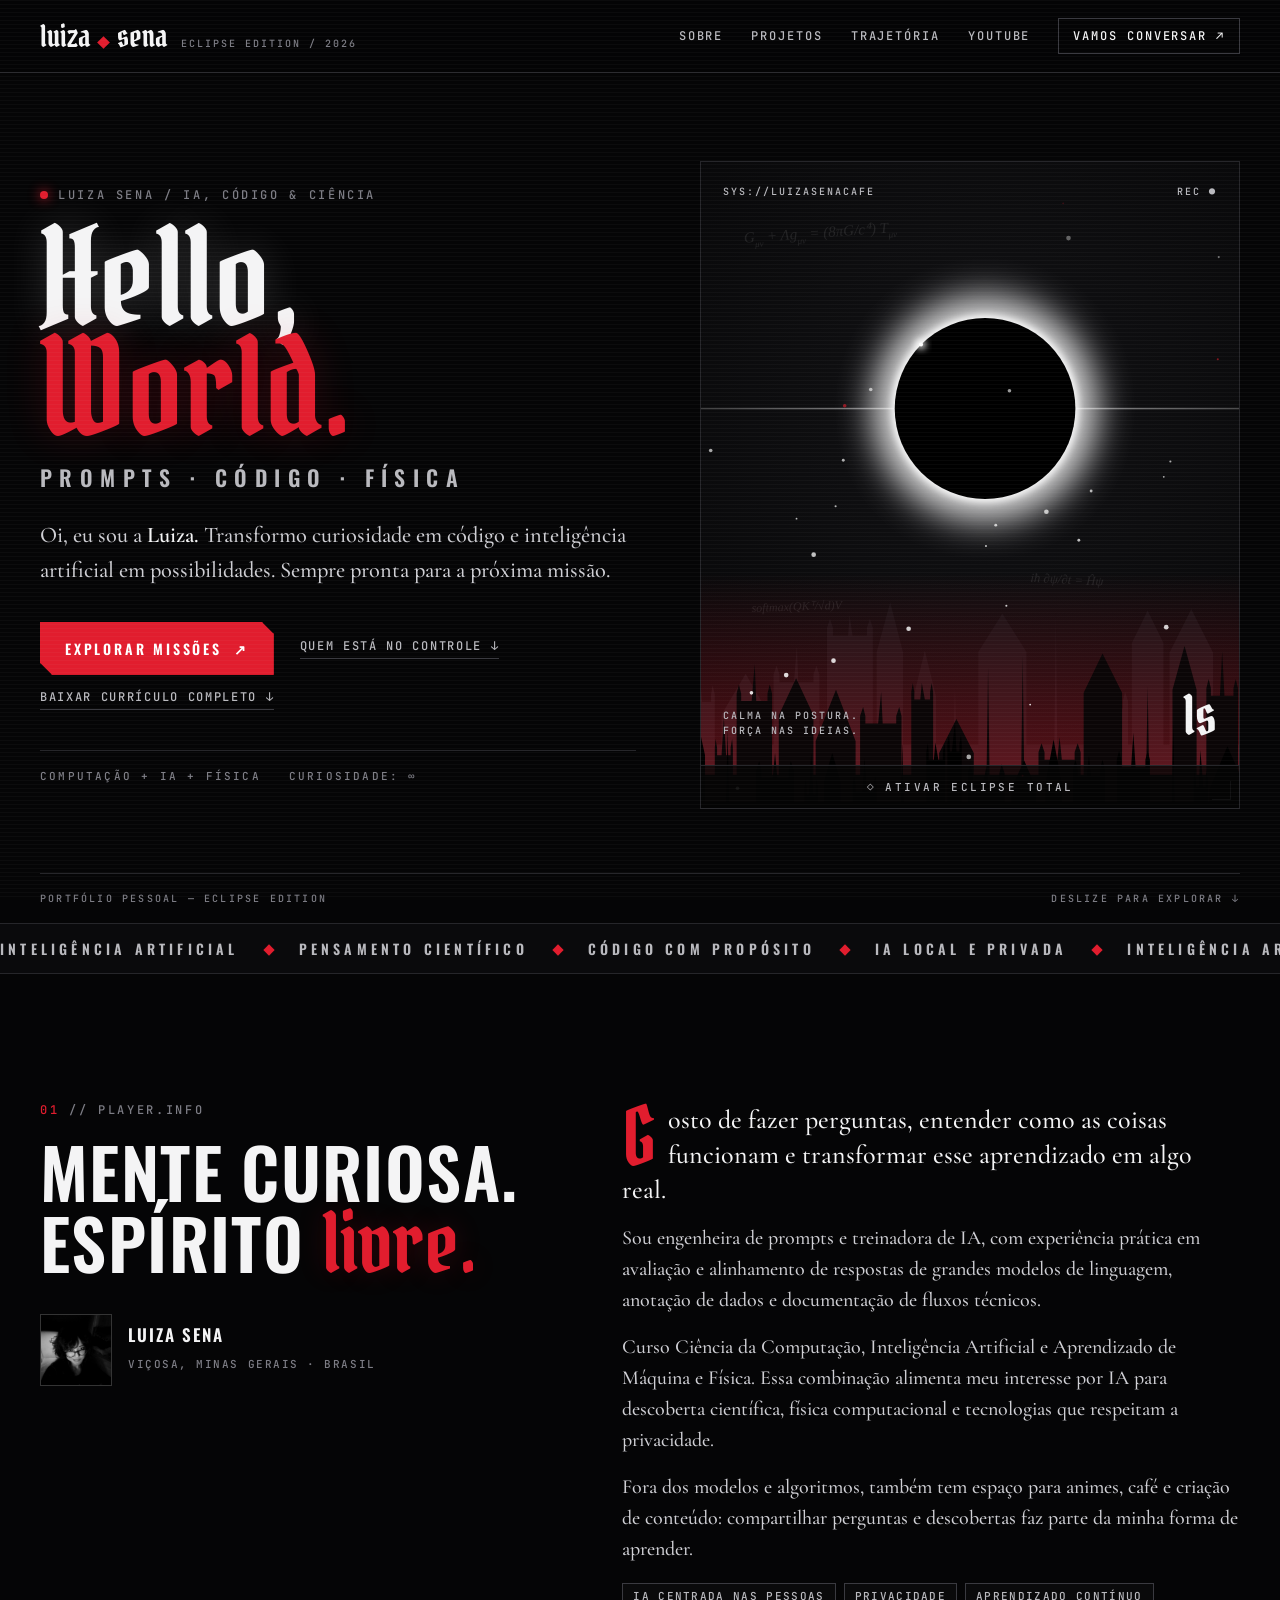
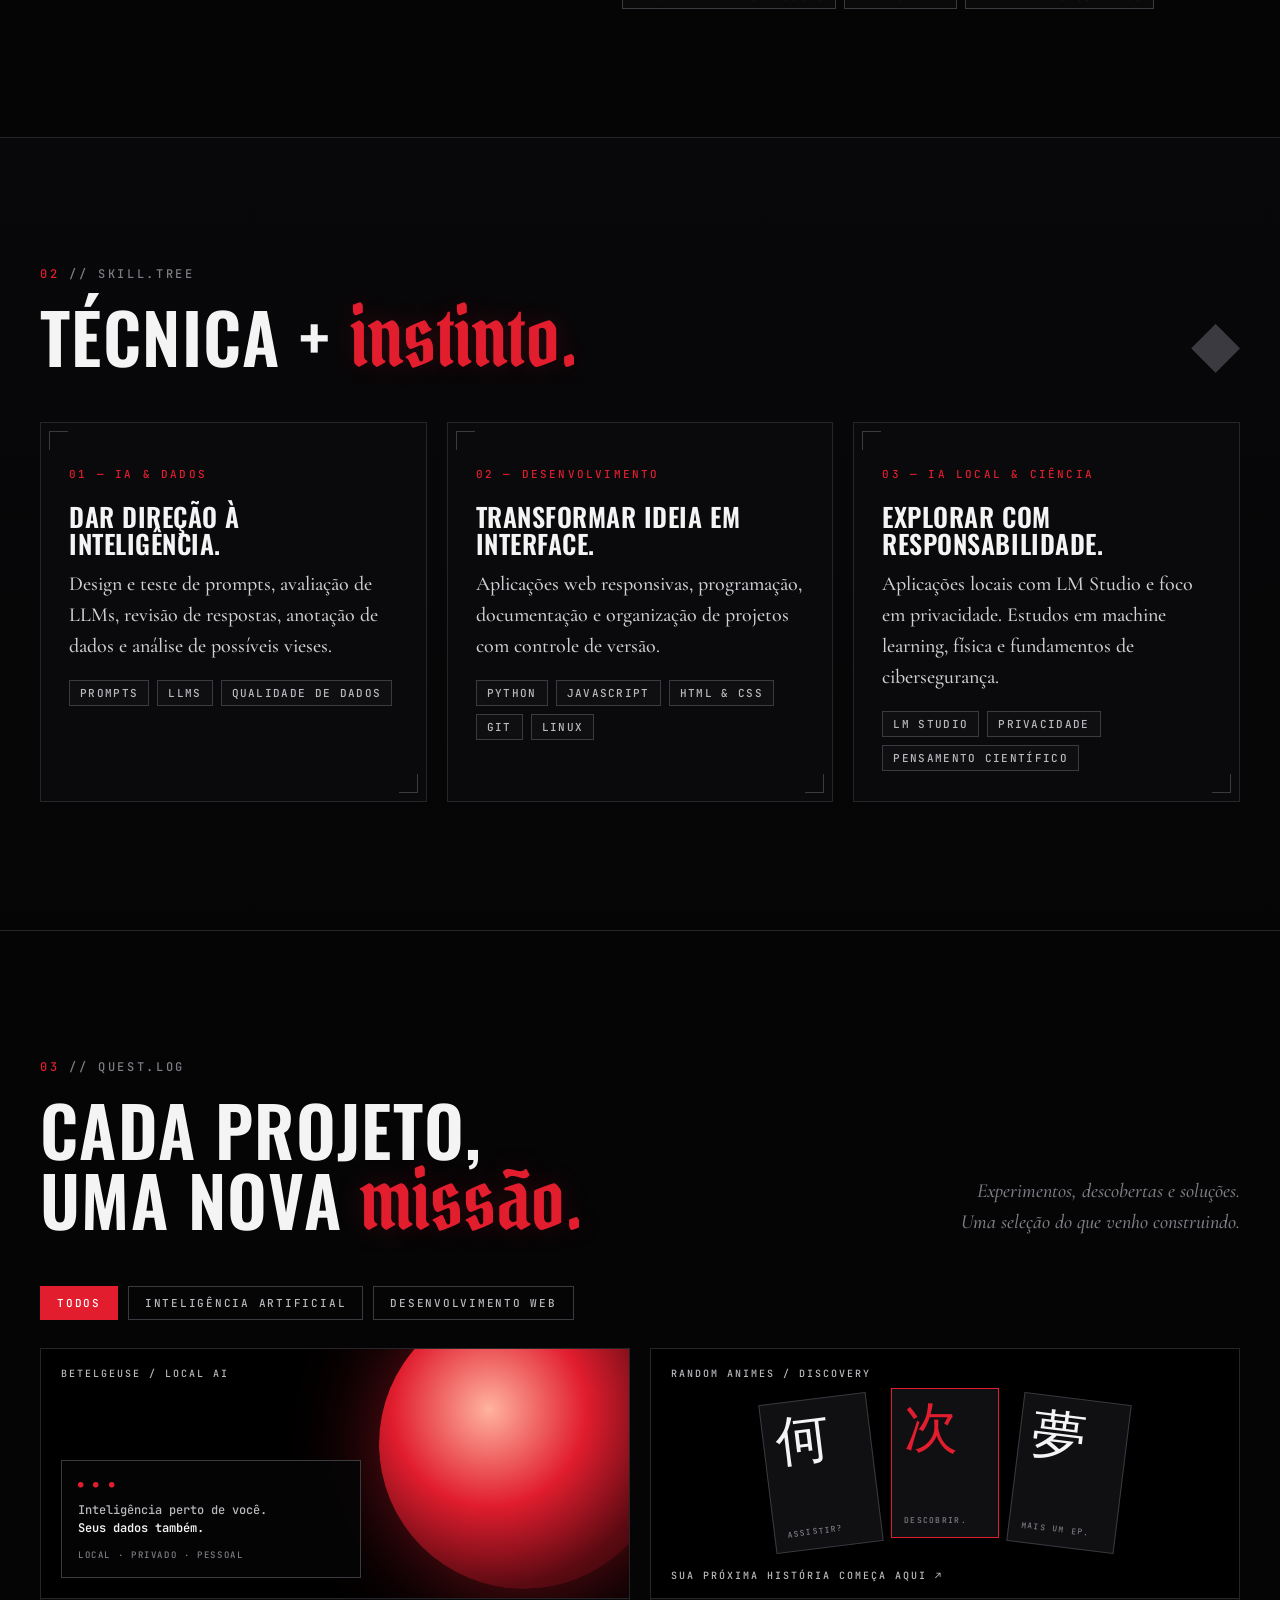
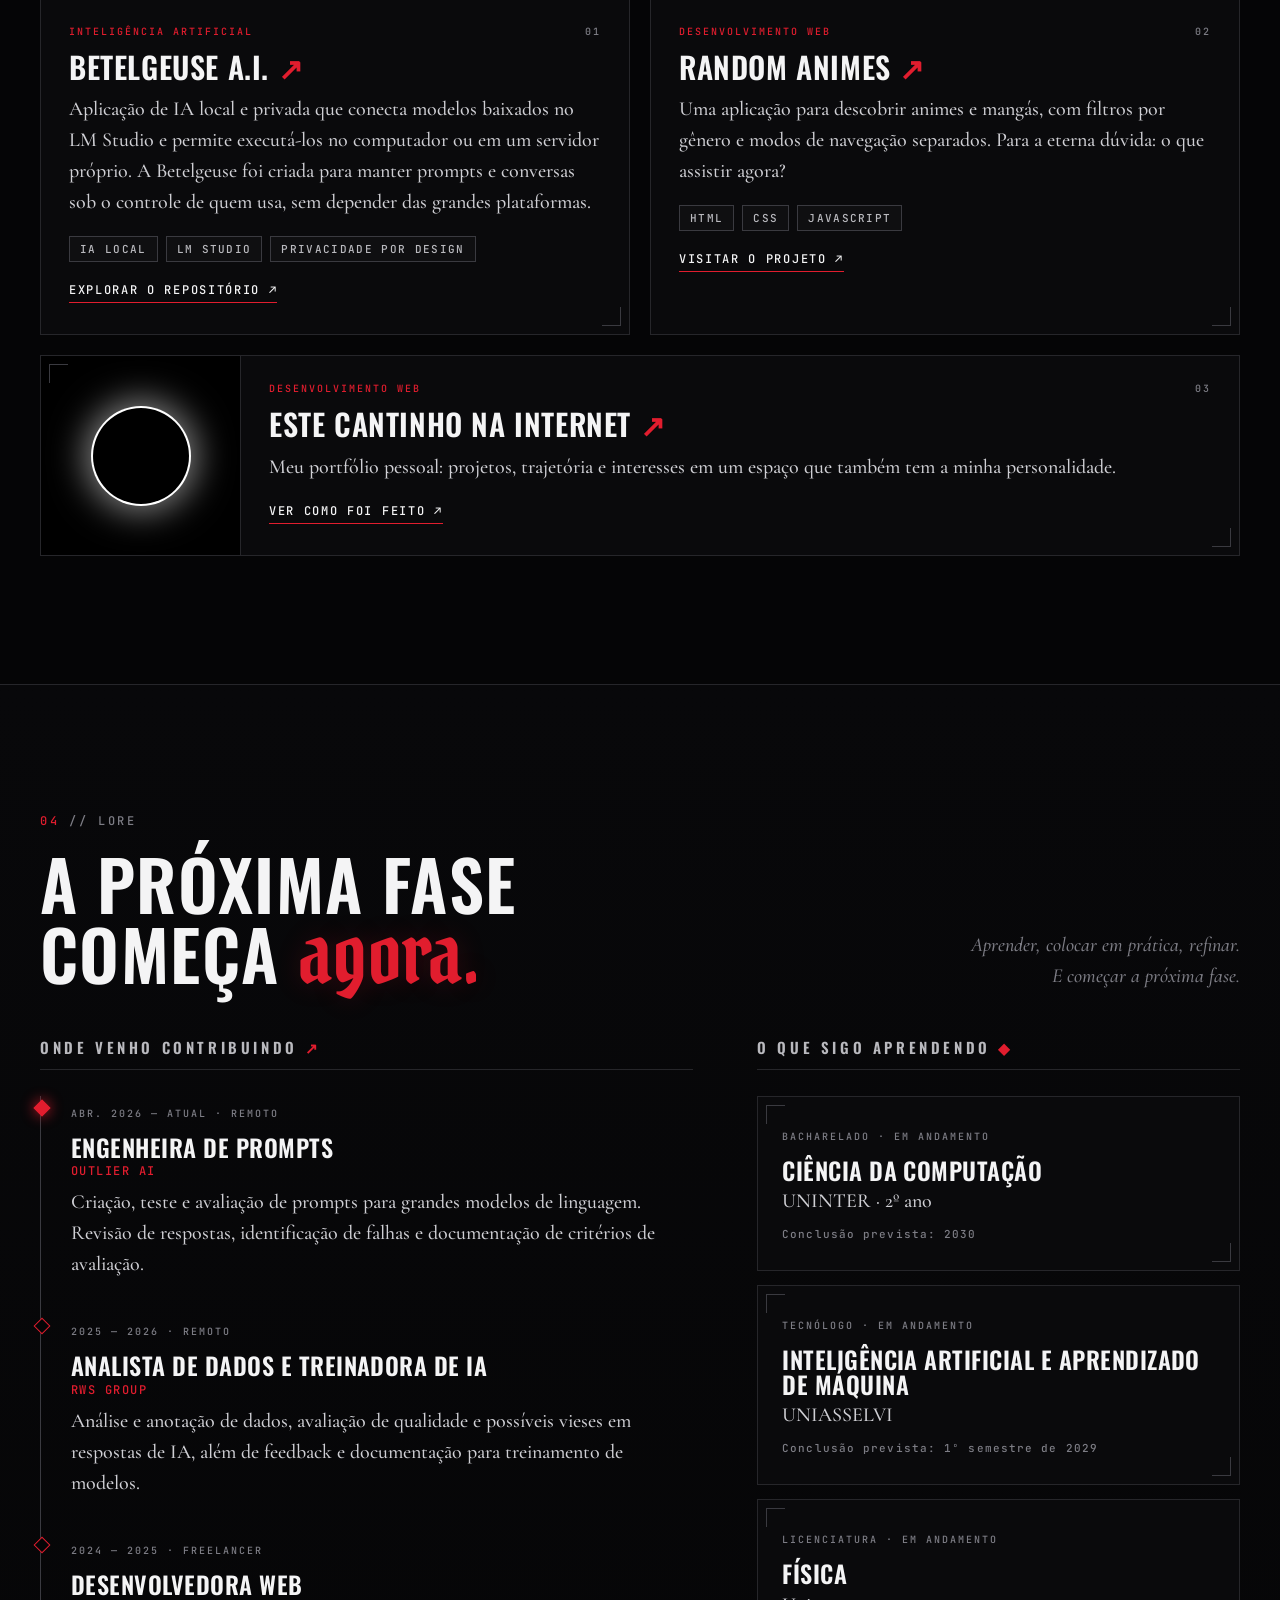
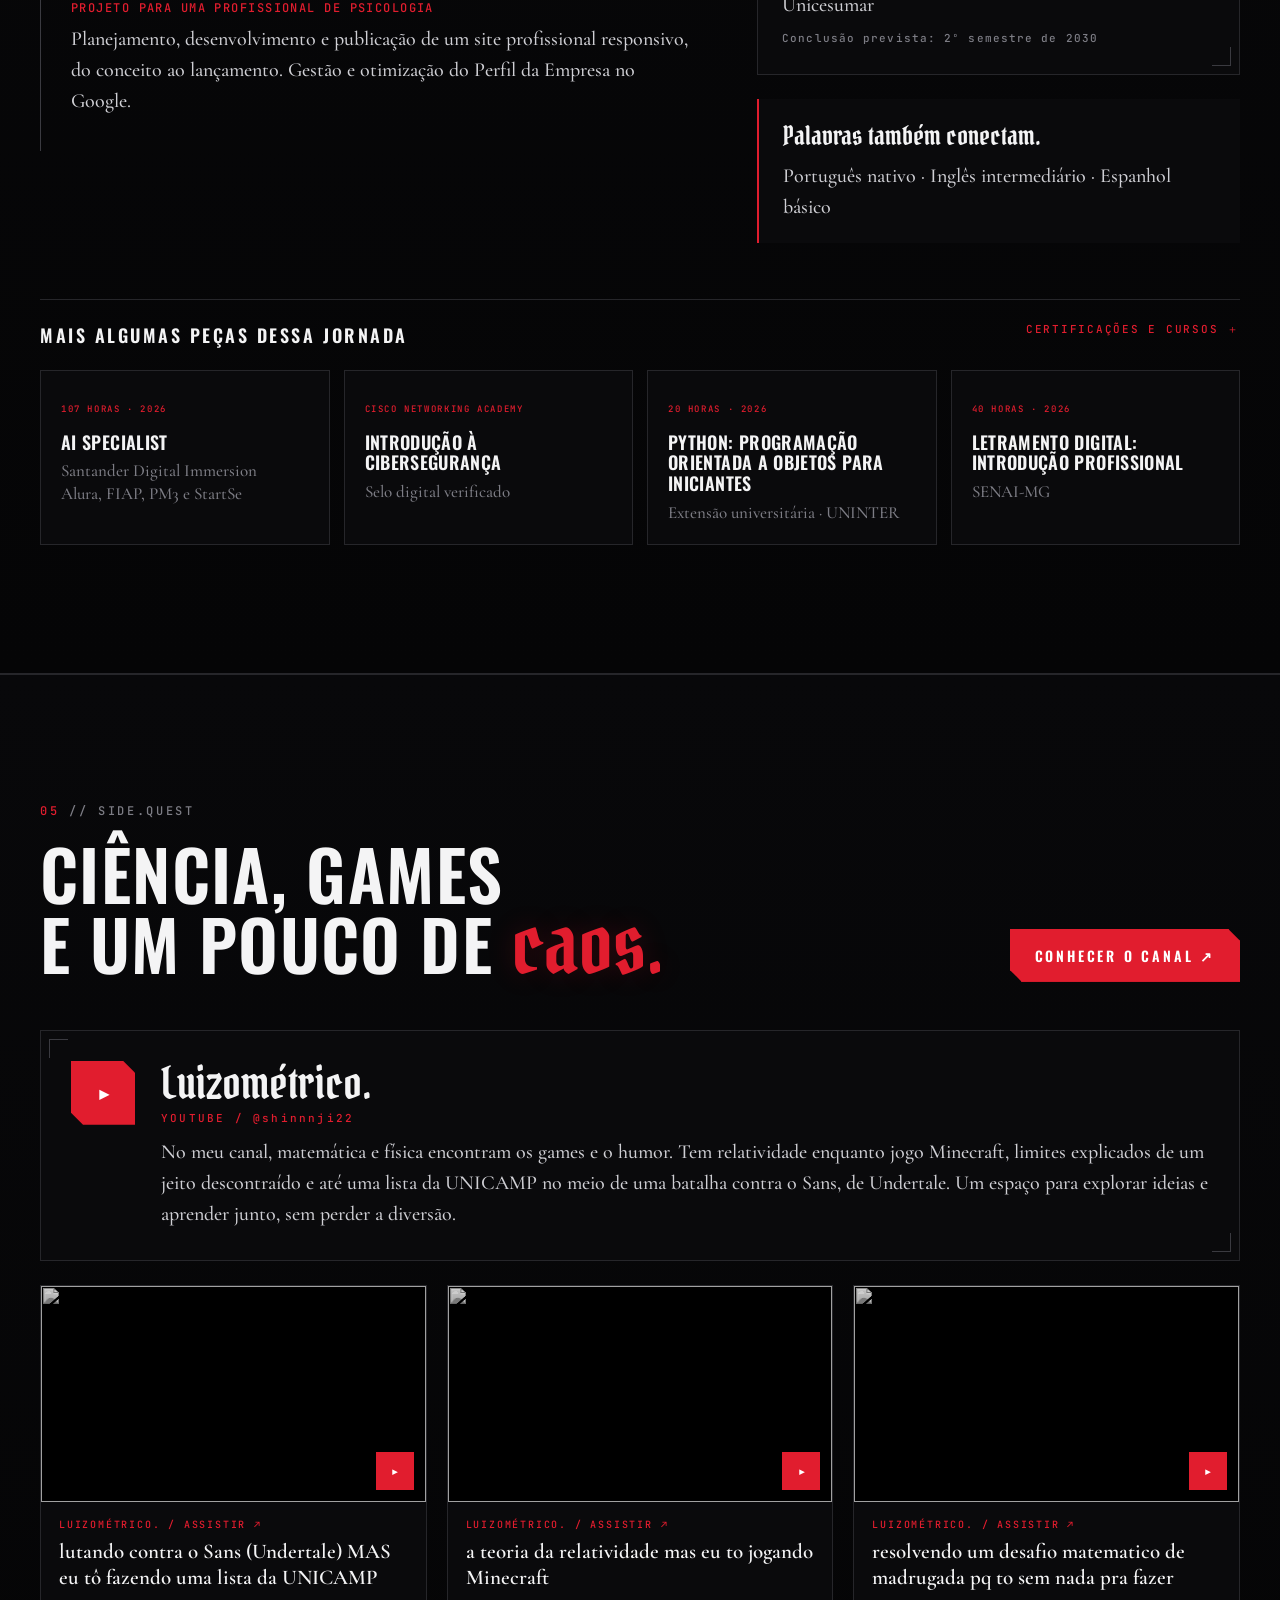
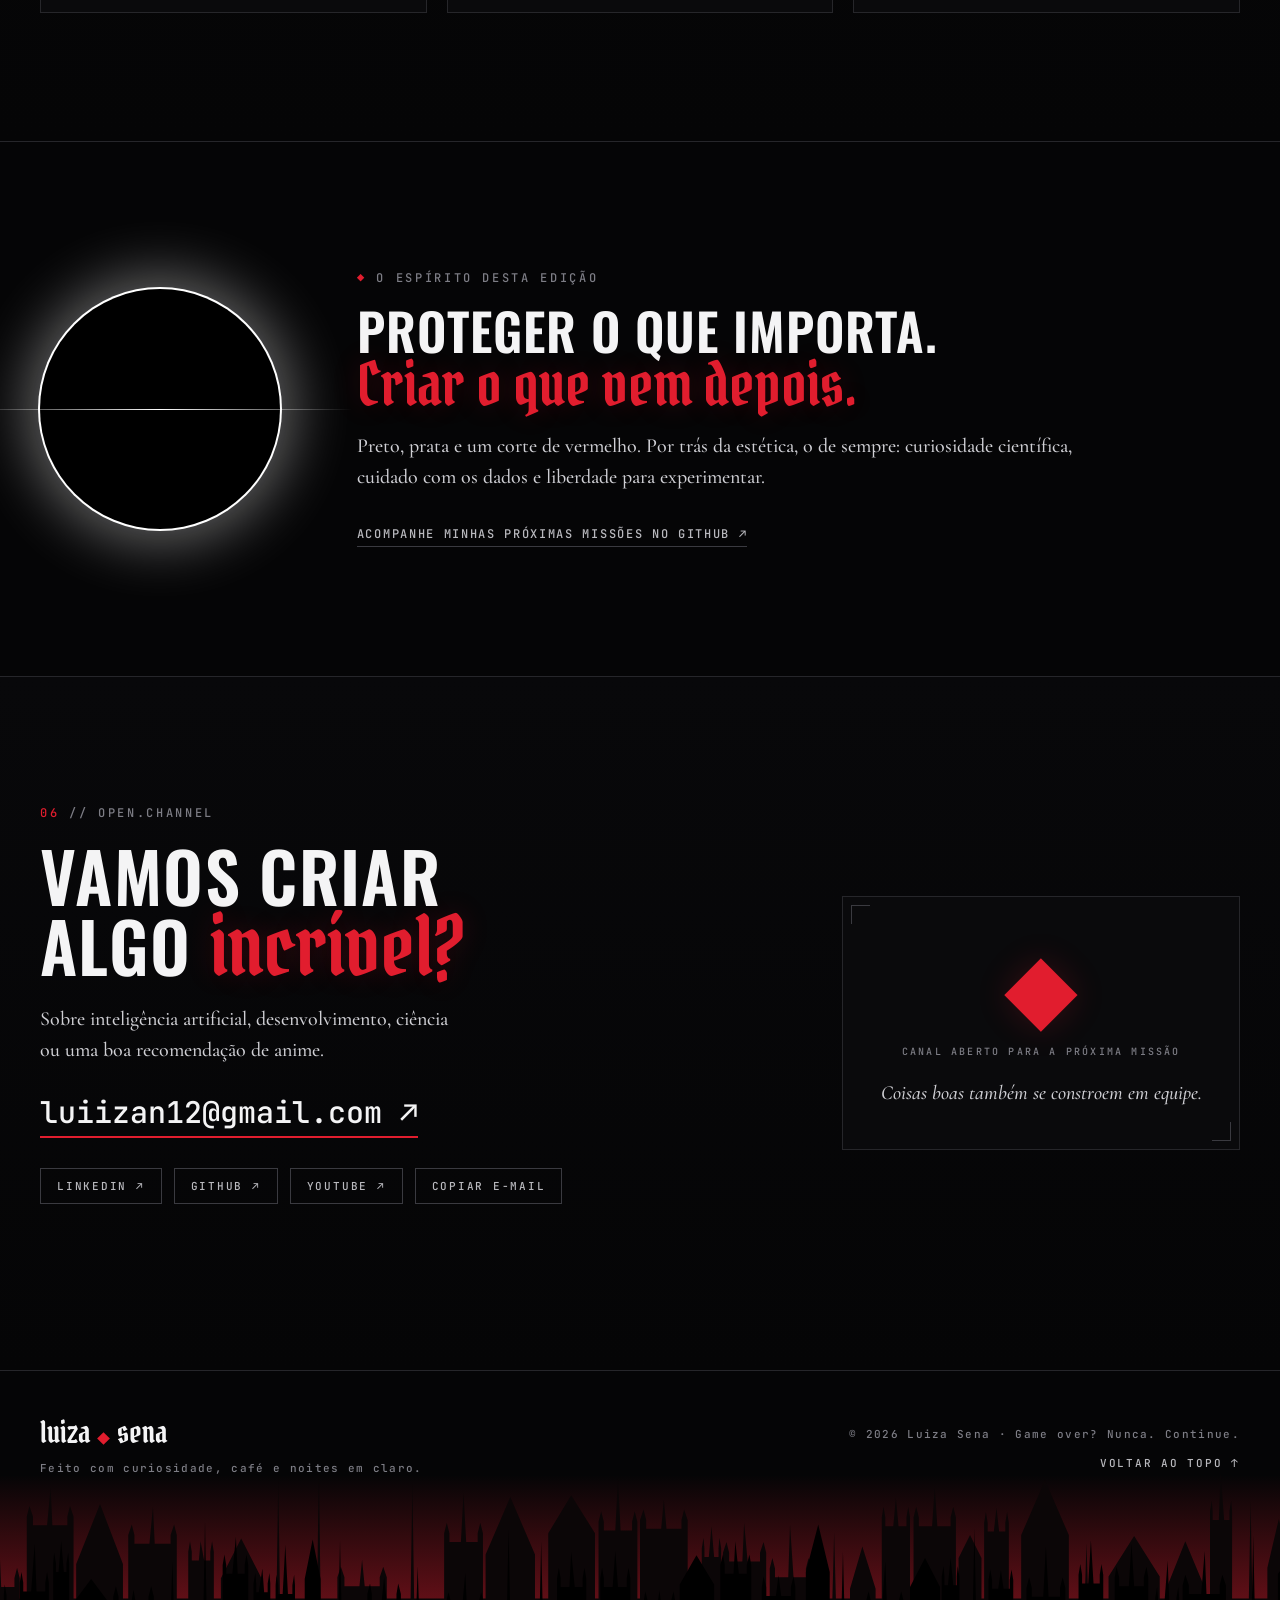
==== commit 9b6ff289: "Redesign do portfólio: Eclipse Edition (dark/gótico) - Nova identidade em preto, prata e vermelho, a" ====
--- a/portfolio.html
+++ b/portfolio.html
@@ -1,15 +1,304 @@
 <!doctype html>
-<html lang="pt-BR"><head><meta charset="utf-8"><meta name="viewport" content="width=device-width,initial-scale=1"><meta name="theme-color" content="#e9e9df"><meta name="description" content="Luiza Sena — engenheira de prompts e treinadora de IA. Betelgeuse A.I., modelos locais, desenvolvimento web e uma trajetória entre Computação, Inteligência Artificial e Física."><meta property="og:title" content="Luiza Sena | Energia infinita, ideias sem limites"><meta property="og:description" content="Tecnologia com pensamento científico, personalidade e um olhar humano."><meta property="og:type" content="website"><meta property="og:url" content="https://luizasenacafe.github.io/"><title>Luiza Sena | Energia infinita, ideias sem limites</title><link rel="icon" href="assets/favicon.svg" type="image/svg+xml"><link rel="stylesheet" href="assets/portfolio.css?v=ranger-17"><script defer src="assets/portfolio.js?v=ranger-17"></script><link rel="stylesheet" href="assets/ranger-intro.css?v=welcome-light"><script defer src="assets/ranger-motion.js?v=welcome-light"></script></head>
-<body class="ranger-background"><a class="skip" href="#conteudo">Pular para o conteúdo</a>
-<header class="site-header"><a class="wordmark" href="./" aria-label="Luiza Sena, página de boas-vindas">luiza<span class="wordmark-dash" aria-hidden="true"></span>sena<small>RANGER EDITION / 2026</small></a><button class="menu-toggle" aria-expanded="false" aria-controls="navigation">Menu ＋</button><nav id="navigation" aria-label="Navegação principal"><a href="#sobre">Sobre</a><a href="#projetos">Projetos</a><a href="#trajetoria">Trajetória</a><a href="#youtube">YouTube</a><a class="nav-contact" href="#contato">Vamos conversar ↗</a></nav></header>
+<html lang="pt-BR">
+<head>
+  <meta charset="utf-8">
+  <meta name="viewport" content="width=device-width,initial-scale=1">
+  <meta name="theme-color" content="#050506">
+  <meta name="description" content="Luiza Sena — engenheira de prompts e treinadora de IA. Betelgeuse A.I., modelos locais, desenvolvimento web e uma trajetória entre Computação, Inteligência Artificial e Física.">
+  <meta property="og:title" content="Luiza Sena | IA, código e ciência">
+  <meta property="og:description" content="Tecnologia com pensamento científico, personalidade e um olhar humano.">
+  <meta property="og:type" content="website">
+  <meta property="og:url" content="https://luizasenacafe.github.io/">
+  <title>Luiza Sena | IA, código e ciência</title>
+  <link rel="icon" href="assets/favicon.svg" type="image/svg+xml">
+  <link rel="preconnect" href="https://fonts.googleapis.com">
+  <link rel="preconnect" href="https://fonts.gstatic.com" crossorigin>
+  <link rel="stylesheet" href="assets/site.css?v=eclipse-1">
+  <script defer src="assets/site.js?v=eclipse-1"></script>
+</head>
+<body>
+<a class="skip" href="#conteudo">Pular para o conteúdo</a>
+
+<header class="site-header">
+  <a class="wordmark" href="./" aria-label="Luiza Sena, página de boas-vindas">luiza<i aria-hidden="true"></i>sena<small>ECLIPSE EDITION / 2026</small></a>
+  <button class="menu-toggle" aria-expanded="false" aria-controls="navigation">Menu ＋</button>
+  <nav id="navigation" aria-label="Navegação principal">
+    <a href="#sobre">Sobre</a>
+    <a href="#projetos">Projetos</a>
+    <a href="#trajetoria">Trajetória</a>
+    <a href="#youtube">YouTube</a>
+    <a class="nav-contact" href="#contato">Vamos conversar ↗</a>
+  </nav>
+</header>
+
 <main id="conteudo">
-<section class="hero section-wrap" id="inicio" aria-labelledby="hero-title"><div class="hero-copy"><p class="eyebrow"><span class="status-dot"></span> LUIZA SENA / IA, CÓDIGO & CIÊNCIA</p><h1 id="hero-title">ENERGIA<br><em>INFINITA.</em><br><span class="outline">IDEIAS SEM</span><br>LIMITES<span class="orange">.</span></h1><p class="hero-description">Oi, eu sou a <strong>Luiza.</strong> Transformo curiosidade em código e inteligência artificial em possibilidades. Sempre pronta para a próxima missão.</p><div class="actions"><a class="button primary" href="#projetos">EXPLORAR PROJETOS <span>↗</span></a><a class="text-link" href="#sobre">Conheça a ranger ↓</a><a class="text-link" href="assets/curriculo-luiza-sena.pdf" download>Baixe aqui meu currículo completo <span aria-hidden="true">↓</span></a></div><div class="hero-footnote"><span>COMPUTAÇÃO + IA + FÍSICA</span><span>CRIATIVIDADE: ∞</span></div></div><div class="hero-art"><div class="art-top"><span>FICHA DE INSPIRAÇÃO</span><span>人造人間17号</span></div><span class="giant-number" aria-hidden="true">17</span><div class="character-frame"><img src="assets/android17.gif" width="498" height="275" alt="GIF do Android 17, de Dragon Ball Super, com o cabelo ao vento"></div><div class="ranger-band"><strong>MIR</strong><span>MONSTER ISLAND<br>RANGER</span><b>17</b></div><div class="art-caption"><span>CALMA NA POSTURA.<br>FORÇA NAS IDEIAS.</span><span class="infinity">∞</span></div><button class="energy-button" id="energy-toggle" aria-pressed="false">↯ ATIVAR BARREIRA DE ENERGIA</button></div><div class="hero-bottom"><span>PORTFÓLIO PESSOAL — EDIÇÃO ANDROID 17</span><a href="#sobre">DESLIZE PARA EXPLORAR ↓</a></div></section><div class="ribbon" aria-hidden="true"><span>INTELIGÊNCIA ARTIFICIAL</span> ✳ <span>PENSAMENTO CIENTÍFICO</span> ✳ <span>CÓDIGO COM PROPÓSITO</span> ✳ <span>ENERGIA INFINITA</span> ✳</div>
-<section class="section-wrap about" id="sobre"><div><p class="eyebrow">01 / POR TRÁS DA ENERGIA</p><h2>MENTE CURIOSA.<br>ESPÍRITO <em>LIVRE.</em></h2><div class="profile-mini"><img src="assets/luiza.jpeg" width="72" height="72" alt="Foto de Luiza Sena" loading="lazy"><div><strong>Luiza Sena</strong><span>Viçosa, Minas Gerais · Brasil</span></div></div></div><div class="about-copy"><p class="lead">Gosto de fazer perguntas, entender como as coisas funcionam e transformar esse aprendizado em algo real.</p><p>Sou engenheira de prompts e treinadora de IA, com experiência prática em avaliação e alinhamento de respostas de grandes modelos de linguagem, anotação de dados e documentação de fluxos técnicos.</p><p>Curso Ciência da Computação, Inteligência Artificial e Aprendizado de Máquina e Física. Essa combinação alimenta meu interesse por IA para descoberta científica, física computacional e tecnologias que respeitam a privacidade.</p><p>Fora dos modelos e algoritmos, também tem espaço para animes, café e criação de conteúdo: compartilhar perguntas e descobertas faz parte da minha forma de aprender.</p><div class="tags"><span>IA centrada nas pessoas</span><span>Privacidade</span><span>Aprendizado contínuo</span></div></div></section>
-<section class="skills-section"><div class="section-wrap"><div class="section-heading"><div><p class="eyebrow">02 / ARSENAL DE TÉCNICAS</p><h2>TÉCNICA + <em>INSTINTO.</em></h2></div><span class="little-star" aria-hidden="true">✳</span></div><div class="skill-grid"><article><span class="skill-number">01 — IA & DADOS</span><h3>Dar direção à inteligência.</h3><p>Design e teste de prompts, avaliação de LLMs, revisão de respostas, anotação de dados e análise de possíveis vieses.</p><div class="tags"><span>Prompts</span><span>LLMs</span><span>Qualidade de dados</span></div></article><article><span class="skill-number">02 — DESENVOLVIMENTO</span><h3>Transformar ideia em interface.</h3><p>Aplicações web responsivas, programação, documentação e organização de projetos com controle de versão.</p><div class="tags"><span>Python</span><span>JavaScript</span><span>HTML & CSS</span><span>Git</span><span>Linux</span></div></article><article><span class="skill-number">03 — IA LOCAL & CIÊNCIA</span><h3>Explorar com responsabilidade.</h3><p>Aplicações locais com LM Studio e foco em privacidade. Estudos em machine learning, física e fundamentos de cibersegurança.</p><div class="tags"><span>LM Studio</span><span>Privacidade</span><span>Pensamento científico</span></div></article></div></div></section>
-<section class="section-wrap projects" id="projetos"><div class="section-heading"><div><p class="eyebrow">03 / MISSÕES SELECIONADAS</p><h2>CADA PROJETO,<br>UMA NOVA <em>MISSÃO.</em></h2></div><p>Experimentos, descobertas e soluções.<br>Uma seleção do que venho construindo.</p></div><div class="filters" role="group" aria-label="Filtrar projetos"><button class="active" data-filter="all" aria-pressed="true">Todos</button><button data-filter="ia" aria-pressed="false">Inteligência artificial</button><button data-filter="web" aria-pressed="false">Desenvolvimento web</button></div><p class="sr-only" id="filter-status" aria-live="polite">3 projetos exibidos</p><div class="project-grid">
-<article class="project-card" data-category="ia"><div class="project-visual aurora" aria-hidden="true"><span class="visual-kicker">BETELGEUSE / LOCAL AI</span><div class="aurora-orb"></div><div class="mini-chat"><span>● ● ●</span><p>Inteligência perto de você.<br><strong>Seus dados também.</strong></p><small>LOCAL · PRIVADO · PESSOAL</small></div></div><div class="project-body"><div class="project-meta"><span>INTELIGÊNCIA ARTIFICIAL</span><span>01</span></div><h3>Betelgeuse A.I. <span>↗</span></h3><p>Aplicação de IA local e privada que conecta modelos baixados no LM Studio e permite executá-los no computador ou em um servidor próprio. A Betelgeuse foi criada para manter prompts e conversas sob o controle de quem usa, sem depender das grandes plataformas.</p><div class="tags"><span>IA local</span><span>LM Studio</span><span>Privacidade por design</span></div><a class="project-link" href="https://github.com/luizasenacafe/Aurora_AI" target="_blank" rel="noopener noreferrer">Explorar o repositório <span>↗</span></a></div></article>
-<article class="project-card" data-category="web"><div class="project-visual anime" aria-hidden="true"><span class="visual-kicker">RANDOM ANIMES / DISCOVERY</span><div class="anime-cards"><div>何<span>ASSISTIR?</span></div><div>次<span>DESCOBRIR.</span></div><div>夢<span>MAIS UM EP.</span></div></div><span class="visual-bottom">SUA PRÓXIMA HISTÓRIA COMEÇA AQUI ↗</span></div><div class="project-body"><div class="project-meta"><span>DESENVOLVIMENTO WEB</span><span>02</span></div><h3>Random Animes <span>↗</span></h3><p>Uma aplicação para descobrir animes e mangás, com filtros por gênero e modos de navegação separados. Para a eterna dúvida: o que assistir agora?</p><div class="tags"><span>HTML</span><span>CSS</span><span>JavaScript</span></div><a class="project-link" href="https://luizasenacafe.github.io/random_animes/" target="_blank" rel="noopener noreferrer">Visitar o projeto <span>↗</span></a></div></article>
-<article class="project-card compact" data-category="web"><div class="portfolio-symbol" aria-hidden="true">ls<span>✳</span></div><div class="project-body"><div class="project-meta"><span>DESENVOLVIMENTO WEB</span><span>03</span></div><h3>Este cantinho na internet <span>↗</span></h3><p>Meu portfólio pessoal: projetos, trajetória e interesses em um espaço que também tem a minha personalidade.</p><a class="project-link" href="https://github.com/luizasenacafe/luizasenacafe.github.io" target="_blank" rel="noopener noreferrer">Ver como foi feito <span>↗</span></a></div></article></div></section>
-<section class="journey-section" id="trajetoria"><div class="section-wrap"><div class="section-heading"><div><p class="eyebrow">04 / EVOLUÇÃO CONSTANTE</p><h2>A PRÓXIMA FASE<br>COMEÇA <em>AGORA.</em></h2></div><p>Aprender, colocar em prática, refinar.<br>E começar a próxima fase.</p></div><div class="journey-grid"><div><h3 class="column-title">Onde venho contribuindo <span>↗</span></h3><article class="timeline-item"><span class="period">ABR. 2026 — ATUAL · REMOTO</span><h4>Engenheira de Prompts</h4><p class="organization">Outlier AI</p><p>Criação, teste e avaliação de prompts para grandes modelos de linguagem. Revisão de respostas, identificação de falhas e documentação de critérios de avaliação.</p></article><article class="timeline-item"><span class="period">2025 — 2026 · REMOTO</span><h4>Analista de Dados e Treinadora de IA</h4><p class="organization">RWS Group</p><p>Análise e anotação de dados, avaliação de qualidade e possíveis vieses em respostas de IA, além de feedback e documentação para treinamento de modelos.</p></article><article class="timeline-item"><span class="period">2024 — 2025 · FREELANCER</span><h4>Desenvolvedora Web</h4><p class="organization">Projeto para uma profissional de Psicologia</p><p>Planejamento, desenvolvimento e publicação de um site profissional responsivo, do conceito ao lançamento. Gestão e otimização do Perfil da Empresa no Google.</p></article></div><div><h3 class="column-title">O que sigo aprendendo <span>✳</span></h3><article class="education"><span class="period">BACHARELADO · EM ANDAMENTO</span><h4>Ciência da Computação</h4><p>UNINTER · 2º ano</p><small>Conclusão prevista: 2030</small></article><article class="education"><span class="period">TECNÓLOGO · EM ANDAMENTO</span><h4>Inteligência Artificial e Aprendizado de Máquina</h4><p>UNIASSELVI</p><small>Conclusão prevista: 1º semestre de 2029</small></article><article class="education"><span class="period">LICENCIATURA · EM ANDAMENTO</span><h4>Física</h4><p>Unicesumar</p><small>Conclusão prevista: 2º semestre de 2030</small></article><div class="language-note"><strong>Palavras também conectam.</strong><p>Português nativo · Inglês intermediário · Espanhol básico</p></div></div></div><details class="certifications" open><summary>Mais algumas peças dessa jornada <span>Certificações e cursos ＋</span></summary><div class="certificate-grid"><article><span>107 HORAS · 2026</span><h4>AI Specialist</h4><p>Santander Digital Immersion<br>Alura, FIAP, PM3 e StartSe</p></article><article><span>CISCO NETWORKING ACADEMY</span><h4>Introdução à Cibersegurança</h4><p>Selo digital verificado</p></article><article><span>20 HORAS · 2026</span><h4>Python: Programação Orientada a Objetos para Iniciantes</h4><p>Extensão universitária · UNINTER</p></article><article><span>40 HORAS · 2026</span><h4>Letramento Digital: Introdução Profissional</h4><p>SENAI-MG</p></article></div></details></div></section>
-<section class="youtube-section" id="youtube"><div class="section-wrap"><div class="section-heading"><div><p class="eyebrow">05 / FORA DO CAMPO DE BATALHA</p><h2>CIÊNCIA, GAMES<br>E UM POUCO DE <em>CAOS.</em></h2></div><a class="button primary" href="https://www.youtube.com/@shinnnji22" target="_blank" rel="noopener noreferrer">Conhecer o canal ↗</a></div><div class="channel-intro"><span class="play-mark" aria-hidden="true">▶</span><div><h3>Luizométrico.</h3><p class="channel-handle">YOUTUBE / @shinnnji22</p><p>No meu canal, matemática e física encontram os games e o humor. Tem relatividade enquanto jogo Minecraft, limites explicados de um jeito descontraído e até uma lista da UNICAMP no meio de uma batalha contra o Sans, de Undertale. Um espaço para explorar ideias e aprender junto, sem perder a diversão.</p></div></div><div class="video-grid"><a class="video-card" href="https://www.youtube.com/watch?v=ZzKhgfQUWh8" target="_blank" rel="noopener noreferrer"><div class="video-image"><img src="https://i.ytimg.com/vi/ZzKhgfQUWh8/hqdefault.jpg" width="480" height="360" alt="" loading="lazy"><span aria-hidden="true">▶</span></div><span class="video-label">LUIZOMÉTRICO. / ASSISTIR ↗</span><h3>lutando contra o Sans (Undertale) MAS eu tô fazendo uma lista da UNICAMP</h3></a><a class="video-card" href="https://www.youtube.com/watch?v=6Ul7VxnznYo" target="_blank" rel="noopener noreferrer"><div class="video-image"><img src="https://i.ytimg.com/vi/6Ul7VxnznYo/hqdefault.jpg" width="480" height="360" alt="" loading="lazy"><span aria-hidden="true">▶</span></div><span class="video-label">LUIZOMÉTRICO. / ASSISTIR ↗</span><h3>a teoria da relatividade mas eu to jogando Minecraft</h3></a><a class="video-card" href="https://www.youtube.com/watch?v=N7-oThNTtPM" target="_blank" rel="noopener noreferrer"><div class="video-image"><img src="https://i.ytimg.com/vi/N7-oThNTtPM/hqdefault.jpg" width="480" height="360" alt="" loading="lazy"><span aria-hidden="true">▶</span></div><span class="video-label">LUIZOMÉTRICO. / ASSISTIR ↗</span><h3>resolvendo um desafio matematico de madrugada pq to sem nada pra fazer</h3></a></div></div></section><section class="section-wrap philosophy"><div class="philosophy-mark" aria-hidden="true">17<span>∞</span></div><div><p class="eyebrow">O ESPÍRITO DESTA EDIÇÃO</p><h2>PROTEGER O QUE IMPORTA.<br><em>CRIAR O QUE VEM DEPOIS.</em></h2><p>A serenidade, a independência e a conexão com a natureza do Android 17 inspiram este espaço. Por aqui, essa energia vira curiosidade científica, cuidado com os dados e liberdade para experimentar.</p><a class="text-link" href="https://github.com/luizasenacafe" target="_blank" rel="noopener noreferrer">Acompanhe minhas próximas missões no GitHub ↗</a></div></section><section class="contact-section" id="contato"><div class="section-wrap contact-inner"><div><p class="eyebrow">06 / PRÓXIMA MISSÃO</p><h2>VAMOS CRIAR<br>ALGO <em>INCRÍVEL?</em></h2><p>Sobre inteligência artificial, desenvolvimento, ciência<br>ou uma boa recomendação de anime.</p><a class="email-link" href="mailto:luiizan12@gmail.com">luiizan12@gmail.com ↗</a><div class="contact-links"><a href="https://www.linkedin.com/in/luiza-sena-5645913a7/" target="_blank" rel="noopener noreferrer">LinkedIn ↗</a><a href="https://github.com/luizasenacafe" target="_blank" rel="noopener noreferrer">GitHub ↗</a><a href="https://www.youtube.com/@shinnnji22" target="_blank" rel="noopener noreferrer">YouTube ↗</a><button id="copy-email">Copiar e-mail</button></div><p id="copy-status" role="status"></p></div><div class="contact-art"><div class="signal-symbol" aria-hidden="true">∞</div><span class="signal-label">ENERGIA PARA A PRÓXIMA MISSÃO</span><p>Coisas boas também se constroem em equipe.</p></div></div></section>
-</main><footer class="section-wrap"><div><a class="wordmark" href="#inicio">luiza<span class="wordmark-dash" aria-hidden="true"></span>sena</a><p>Feito com curiosidade, café e energia infinita.</p></div><div><span>© 2026 Luiza Sena · Inspiração visual: Dragon Ball / Android 17</span><a href="#inicio">Voltar ao topo ↑</a></div></footer></body></html>
+
+<section class="hero section-wrap" id="inicio" aria-labelledby="hero-title">
+  <div class="hero-copy">
+    <p class="eyebrow"><span class="status-dot"></span> LUIZA SENA / IA, CÓDIGO &amp; CIÊNCIA</p>
+    <h1 id="hero-title" aria-label="Hello, World. Prompts, código e física."><span class="glitch" data-text="Hello," aria-hidden="true">Hello,</span><span class="glitch red" data-text="World." aria-hidden="true">World.</span><small aria-hidden="true">Prompts · Código · Física</small></h1>
+    <p class="hero-description">Oi, eu sou a <strong>Luiza.</strong> Transformo curiosidade em código e inteligência artificial em possibilidades. Sempre pronta para a próxima missão.</p>
+    <div class="actions">
+      <a class="button" href="#projetos">EXPLORAR MISSÕES <span aria-hidden="true">↗</span></a>
+      <a class="text-link" href="#sobre">Quem está no controle ↓</a>
+      <a class="text-link" href="assets/curriculo-luiza-sena.pdf" download>Baixar currículo completo <span aria-hidden="true">↓</span></a>
+    </div>
+    <div class="hero-footnote"><span>COMPUTAÇÃO + IA + FÍSICA</span><span>CURIOSIDADE: ∞</span></div>
+  </div>
+  <div class="hero-art hud">
+    <img src="assets/scene-tall.svg" alt="Ilustração: um eclipse sobre a silhueta de torres góticas, com fórmulas de física ao fundo">
+    <div class="art-top" aria-hidden="true"><span>SYS://LUIZASENACAFE</span><span>REC ●</span></div>
+    <div class="art-caption" aria-hidden="true"><span>CALMA NA POSTURA.<br>FORÇA NAS IDEIAS.</span><span class="rune">ls</span></div>
+    <button class="eclipse-button" id="eclipse-toggle" aria-pressed="false">◇ ATIVAR ECLIPSE TOTAL</button>
+  </div>
+  <div class="hero-bottom"><span>PORTFÓLIO PESSOAL — ECLIPSE EDITION</span><a href="#sobre">DESLIZE PARA EXPLORAR ↓</a></div>
+</section>
+
+<div class="ribbon" aria-hidden="true"><div>
+  <span>INTELIGÊNCIA ARTIFICIAL</span><i></i><span>PENSAMENTO CIENTÍFICO</span><i></i><span>CÓDIGO COM PROPÓSITO</span><i></i><span>IA LOCAL E PRIVADA</span><i></i><span>INTELIGÊNCIA ARTIFICIAL</span><i></i><span>PENSAMENTO CIENTÍFICO</span><i></i><span>CÓDIGO COM PROPÓSITO</span><i></i><span>IA LOCAL E PRIVADA</span><i></i>
+</div></div>
+
+<section class="section-wrap about" id="sobre">
+  <div class="reveal">
+    <p class="eyebrow"><b>01</b> // PLAYER.INFO</p>
+    <h2>MENTE CURIOSA.<br>ESPÍRITO <em>livre.</em></h2>
+    <div class="profile-mini">
+      <img src="assets/luiza.jpeg" width="72" height="72" alt="Foto de Luiza Sena" loading="lazy">
+      <div><strong>Luiza Sena</strong><span>VIÇOSA, MINAS GERAIS · BRASIL</span></div>
+    </div>
+  </div>
+  <div class="about-copy reveal">
+    <p class="lead">Gosto de fazer perguntas, entender como as coisas funcionam e transformar esse aprendizado em algo real.</p>
+    <p>Sou engenheira de prompts e treinadora de IA, com experiência prática em avaliação e alinhamento de respostas de grandes modelos de linguagem, anotação de dados e documentação de fluxos técnicos.</p>
+    <p>Curso Ciência da Computação, Inteligência Artificial e Aprendizado de Máquina e Física. Essa combinação alimenta meu interesse por IA para descoberta científica, física computacional e tecnologias que respeitam a privacidade.</p>
+    <p>Fora dos modelos e algoritmos, também tem espaço para animes, café e criação de conteúdo: compartilhar perguntas e descobertas faz parte da minha forma de aprender.</p>
+    <div class="tags"><span>IA centrada nas pessoas</span><span>Privacidade</span><span>Aprendizado contínuo</span></div>
+  </div>
+</section>
+
+<section class="skills-section">
+  <div class="section-wrap">
+    <div class="section-heading reveal">
+      <div><p class="eyebrow"><b>02</b> // SKILL.TREE</p><h2>TÉCNICA + <em>instinto.</em></h2></div>
+      <span class="sigil" aria-hidden="true">◆</span>
+    </div>
+    <div class="skill-grid">
+      <article class="hud reveal">
+        <span class="skill-number">01 — IA &amp; DADOS</span>
+        <h3>Dar direção à inteligência.</h3>
+        <p>Design e teste de prompts, avaliação de LLMs, revisão de respostas, anotação de dados e análise de possíveis vieses.</p>
+        <div class="tags"><span>Prompts</span><span>LLMs</span><span>Qualidade de dados</span></div>
+      </article>
+      <article class="hud reveal">
+        <span class="skill-number">02 — DESENVOLVIMENTO</span>
+        <h3>Transformar ideia em interface.</h3>
+        <p>Aplicações web responsivas, programação, documentação e organização de projetos com controle de versão.</p>
+        <div class="tags"><span>Python</span><span>JavaScript</span><span>HTML &amp; CSS</span><span>Git</span><span>Linux</span></div>
+      </article>
+      <article class="hud reveal">
+        <span class="skill-number">03 — IA LOCAL &amp; CIÊNCIA</span>
+        <h3>Explorar com responsabilidade.</h3>
+        <p>Aplicações locais com LM Studio e foco em privacidade. Estudos em machine learning, física e fundamentos de cibersegurança.</p>
+        <div class="tags"><span>LM Studio</span><span>Privacidade</span><span>Pensamento científico</span></div>
+      </article>
+    </div>
+  </div>
+</section>
+
+<section class="section-wrap projects" id="projetos">
+  <div class="section-heading reveal">
+    <div><p class="eyebrow"><b>03</b> // QUEST.LOG</p><h2>CADA PROJETO,<br>UMA NOVA <em>missão.</em></h2></div>
+    <p>Experimentos, descobertas e soluções.<br>Uma seleção do que venho construindo.</p>
+  </div>
+  <div class="filters" role="group" aria-label="Filtrar projetos">
+    <button class="active" data-filter="all" aria-pressed="true">Todos</button>
+    <button data-filter="ia" aria-pressed="false">Inteligência artificial</button>
+    <button data-filter="web" aria-pressed="false">Desenvolvimento web</button>
+  </div>
+  <p class="sr-only" id="filter-status" aria-live="polite">3 projetos exibidos</p>
+  <div class="project-grid">
+    <article class="project-card hud reveal" data-category="ia">
+      <div class="project-visual" aria-hidden="true">
+        <span class="visual-kicker">BETELGEUSE / LOCAL AI</span>
+        <div class="star-orb"></div>
+        <div class="mini-chat"><span>● ● ●</span><p>Inteligência perto de você.<br><strong>Seus dados também.</strong></p><small>LOCAL · PRIVADO · PESSOAL</small></div>
+      </div>
+      <div class="project-body">
+        <div class="project-meta"><span>INTELIGÊNCIA ARTIFICIAL</span><span>01</span></div>
+        <h3>Betelgeuse A.I. <span aria-hidden="true">↗</span></h3>
+        <p>Aplicação de IA local e privada que conecta modelos baixados no LM Studio e permite executá-los no computador ou em um servidor próprio. A Betelgeuse foi criada para manter prompts e conversas sob o controle de quem usa, sem depender das grandes plataformas.</p>
+        <div class="tags"><span>IA local</span><span>LM Studio</span><span>Privacidade por design</span></div>
+        <a class="project-link" href="https://github.com/luizasenacafe/Aurora_AI" target="_blank" rel="noopener noreferrer">Explorar o repositório <span aria-hidden="true">↗</span></a>
+      </div>
+    </article>
+    <article class="project-card hud reveal" data-category="web">
+      <div class="project-visual" aria-hidden="true">
+        <span class="visual-kicker">RANDOM ANIMES / DISCOVERY</span>
+        <div class="anime-cards"><div>何<span>ASSISTIR?</span></div><div>次<span>DESCOBRIR.</span></div><div>夢<span>MAIS UM EP.</span></div></div>
+        <span class="visual-bottom">SUA PRÓXIMA HISTÓRIA COMEÇA AQUI ↗</span>
+      </div>
+      <div class="project-body">
+        <div class="project-meta"><span>DESENVOLVIMENTO WEB</span><span>02</span></div>
+        <h3>Random Animes <span aria-hidden="true">↗</span></h3>
+        <p>Uma aplicação para descobrir animes e mangás, com filtros por gênero e modos de navegação separados. Para a eterna dúvida: o que assistir agora?</p>
+        <div class="tags"><span>HTML</span><span>CSS</span><span>JavaScript</span></div>
+        <a class="project-link" href="https://luizasenacafe.github.io/random_animes/" target="_blank" rel="noopener noreferrer">Visitar o projeto <span aria-hidden="true">↗</span></a>
+      </div>
+    </article>
+    <article class="project-card compact hud reveal" data-category="web">
+      <div class="portfolio-symbol" aria-hidden="true"><i></i></div>
+      <div class="project-body">
+        <div class="project-meta"><span>DESENVOLVIMENTO WEB</span><span>03</span></div>
+        <h3>Este cantinho na internet <span aria-hidden="true">↗</span></h3>
+        <p>Meu portfólio pessoal: projetos, trajetória e interesses em um espaço que também tem a minha personalidade.</p>
+        <a class="project-link" href="https://github.com/luizasenacafe/luizasenacafe.github.io" target="_blank" rel="noopener noreferrer">Ver como foi feito <span aria-hidden="true">↗</span></a>
+      </div>
+    </article>
+  </div>
+</section>
+
+<section class="journey-section" id="trajetoria">
+  <div class="section-wrap">
+    <div class="section-heading reveal">
+      <div><p class="eyebrow"><b>04</b> // LORE</p><h2>A PRÓXIMA FASE<br>COMEÇA <em>agora.</em></h2></div>
+      <p>Aprender, colocar em prática, refinar.<br>E começar a próxima fase.</p>
+    </div>
+    <div class="journey-grid">
+      <div class="reveal">
+        <h3 class="column-title">Onde venho contribuindo <span aria-hidden="true">↗</span></h3>
+        <article class="timeline-item">
+          <span class="period">ABR. 2026 — ATUAL · REMOTO</span>
+          <h4>Engenheira de Prompts</h4>
+          <p class="organization">Outlier AI</p>
+          <p>Criação, teste e avaliação de prompts para grandes modelos de linguagem. Revisão de respostas, identificação de falhas e documentação de critérios de avaliação.</p>
+        </article>
+        <article class="timeline-item">
+          <span class="period">2025 — 2026 · REMOTO</span>
+          <h4>Analista de Dados e Treinadora de IA</h4>
+          <p class="organization">RWS Group</p>
+          <p>Análise e anotação de dados, avaliação de qualidade e possíveis vieses em respostas de IA, além de feedback e documentação para treinamento de modelos.</p>
+        </article>
+        <article class="timeline-item">
+          <span class="period">2024 — 2025 · FREELANCER</span>
+          <h4>Desenvolvedora Web</h4>
+          <p class="organization">Projeto para uma profissional de Psicologia</p>
+          <p>Planejamento, desenvolvimento e publicação de um site profissional responsivo, do conceito ao lançamento. Gestão e otimização do Perfil da Empresa no Google.</p>
+        </article>
+      </div>
+      <div class="reveal">
+        <h3 class="column-title">O que sigo aprendendo <span aria-hidden="true">◆</span></h3>
+        <article class="education hud">
+          <span class="period">BACHARELADO · EM ANDAMENTO</span>
+          <h4>Ciência da Computação</h4>
+          <p>UNINTER · 2º ano</p>
+          <small>Conclusão prevista: 2030</small>
+        </article>
+        <article class="education hud">
+          <span class="period">TECNÓLOGO · EM ANDAMENTO</span>
+          <h4>Inteligência Artificial e Aprendizado de Máquina</h4>
+          <p>UNIASSELVI</p>
+          <small>Conclusão prevista: 1º semestre de 2029</small>
+        </article>
+        <article class="education hud">
+          <span class="period">LICENCIATURA · EM ANDAMENTO</span>
+          <h4>Física</h4>
+          <p>Unicesumar</p>
+          <small>Conclusão prevista: 2º semestre de 2030</small>
+        </article>
+        <div class="language-note"><strong>Palavras também conectam.</strong><p>Português nativo · Inglês intermediário · Espanhol básico</p></div>
+      </div>
+    </div>
+    <details class="certifications reveal" open>
+      <summary>Mais algumas peças dessa jornada <span>Certificações e cursos ＋</span></summary>
+      <div class="certificate-grid">
+        <article><span>107 HORAS · 2026</span><h4>AI Specialist</h4><p>Santander Digital Immersion<br>Alura, FIAP, PM3 e StartSe</p></article>
+        <article><span>CISCO NETWORKING ACADEMY</span><h4>Introdução à Cibersegurança</h4><p>Selo digital verificado</p></article>
+        <article><span>20 HORAS · 2026</span><h4>Python: Programação Orientada a Objetos para Iniciantes</h4><p>Extensão universitária · UNINTER</p></article>
+        <article><span>40 HORAS · 2026</span><h4>Letramento Digital: Introdução Profissional</h4><p>SENAI-MG</p></article>
+      </div>
+    </details>
+  </div>
+</section>
+
+<section class="youtube-section" id="youtube">
+  <div class="section-wrap">
+    <div class="section-heading reveal">
+      <div><p class="eyebrow"><b>05</b> // SIDE.QUEST</p><h2>CIÊNCIA, GAMES<br>E UM POUCO DE <em>caos.</em></h2></div>
+      <a class="button" href="https://www.youtube.com/@shinnnji22" target="_blank" rel="noopener noreferrer">Conhecer o canal ↗</a>
+    </div>
+    <div class="channel-intro hud reveal">
+      <span class="play-mark" aria-hidden="true">▶</span>
+      <div>
+        <h3>Luizométrico.</h3>
+        <p class="channel-handle">YOUTUBE / @shinnnji22</p>
+        <p>No meu canal, matemática e física encontram os games e o humor. Tem relatividade enquanto jogo Minecraft, limites explicados de um jeito descontraído e até uma lista da UNICAMP no meio de uma batalha contra o Sans, de Undertale. Um espaço para explorar ideias e aprender junto, sem perder a diversão.</p>
+      </div>
+    </div>
+    <div class="video-grid">
+      <a class="video-card reveal" href="https://www.youtube.com/watch?v=ZzKhgfQUWh8" target="_blank" rel="noopener noreferrer">
+        <div class="video-image"><img src="https://i.ytimg.com/vi/ZzKhgfQUWh8/hqdefault.jpg" width="480" height="360" alt="" loading="lazy"><span aria-hidden="true">▶</span></div>
+        <span class="video-label">LUIZOMÉTRICO. / ASSISTIR ↗</span>
+        <h3>lutando contra o Sans (Undertale) MAS eu tô fazendo uma lista da UNICAMP</h3>
+      </a>
+      <a class="video-card reveal" href="https://www.youtube.com/watch?v=6Ul7VxnznYo" target="_blank" rel="noopener noreferrer">
+        <div class="video-image"><img src="https://i.ytimg.com/vi/6Ul7VxnznYo/hqdefault.jpg" width="480" height="360" alt="" loading="lazy"><span aria-hidden="true">▶</span></div>
+        <span class="video-label">LUIZOMÉTRICO. / ASSISTIR ↗</span>
+        <h3>a teoria da relatividade mas eu to jogando Minecraft</h3>
+      </a>
+      <a class="video-card reveal" href="https://www.youtube.com/watch?v=N7-oThNTtPM" target="_blank" rel="noopener noreferrer">
+        <div class="video-image"><img src="https://i.ytimg.com/vi/N7-oThNTtPM/hqdefault.jpg" width="480" height="360" alt="" loading="lazy"><span aria-hidden="true">▶</span></div>
+        <span class="video-label">LUIZOMÉTRICO. / ASSISTIR ↗</span>
+        <h3>resolvendo um desafio matematico de madrugada pq to sem nada pra fazer</h3>
+      </a>
+    </div>
+  </div>
+</section>
+
+<section class="section-wrap philosophy reveal">
+  <div class="philosophy-mark" aria-hidden="true"></div>
+  <div>
+    <p class="eyebrow"><b>◆</b> O ESPÍRITO DESTA EDIÇÃO</p>
+    <h2>PROTEGER O QUE IMPORTA.<br><em>Criar o que vem depois.</em></h2>
+    <p>Preto, prata e um corte de vermelho. Por trás da estética, o de sempre: curiosidade científica, cuidado com os dados e liberdade para experimentar.</p>
+    <a class="text-link" href="https://github.com/luizasenacafe" target="_blank" rel="noopener noreferrer">Acompanhe minhas próximas missões no GitHub ↗</a>
+  </div>
+</section>
+
+<section class="contact-section" id="contato">
+  <div class="section-wrap contact-inner">
+    <div class="reveal">
+      <p class="eyebrow"><b>06</b> // OPEN.CHANNEL</p>
+      <h2>VAMOS CRIAR<br>ALGO <em>incrível?</em></h2>
+      <p>Sobre inteligência artificial, desenvolvimento, ciência<br>ou uma boa recomendação de anime.</p>
+      <a class="email-link" href="mailto:luiizan12@gmail.com">luiizan12@gmail.com ↗</a>
+      <div class="contact-links">
+        <a href="https://www.linkedin.com/in/luiza-sena-5645913a7/" target="_blank" rel="noopener noreferrer">LinkedIn ↗</a>
+        <a href="https://github.com/luizasenacafe" target="_blank" rel="noopener noreferrer">GitHub ↗</a>
+        <a href="https://www.youtube.com/@shinnnji22" target="_blank" rel="noopener noreferrer">YouTube ↗</a>
+        <button id="copy-email">Copiar e-mail</button>
+      </div>
+      <p id="copy-status" role="status"></p>
+    </div>
+    <div class="contact-art hud reveal">
+      <div class="signal-symbol" aria-hidden="true">◆</div>
+      <span class="signal-label">CANAL ABERTO PARA A PRÓXIMA MISSÃO</span>
+      <p>Coisas boas também se constroem em equipe.</p>
+    </div>
+  </div>
+</section>
+
+</main>
+
+<footer class="section-wrap">
+  <div>
+    <a class="wordmark" href="#inicio">luiza<i aria-hidden="true"></i>sena</a>
+    <p>Feito com curiosidade, café e noites em claro.</p>
+  </div>
+  <div>
+    <span>© 2026 Luiza Sena · Game over? Nunca. Continue.</span>
+    <a href="#inicio">Voltar ao topo ↑</a>
+  </div>
+</footer>
+
+</body>
+</html>
--- a/assets/site.css
+++ b/assets/site.css
@@ -0,0 +1,359 @@
+@import url('https://fonts.googleapis.com/css2?family=Cormorant+Garamond:ital,wght@0,500;0,600;1,500&family=JetBrains+Mono:wght@400;500;700&family=Oswald:wght@500;600;700&family=Pirata+One&display=swap');
+
+:root {
+  --bg: #050506;
+  --panel: #0a0a0c;
+  --panel-2: #101013;
+  --line: #26262a;
+  --line-2: #3a3a40;
+  --ink: #f4f4f5;
+  --text: #cfcfd4;
+  --silver: #b9b9be;
+  --dim: #7d7d85;
+  --red: #e11d2e;
+  --red-soft: #e11d2e33;
+  --goth: 'Pirata One', 'UnifrakturCook', 'Old English Text MT', serif;
+  --disp: 'Oswald', 'Arial Narrow', 'Helvetica Neue', sans-serif;
+  --body: 'Cormorant Garamond', Georgia, 'Times New Roman', serif;
+  --mono: 'JetBrains Mono', ui-monospace, SFMono-Regular, Menlo, Consolas, monospace;
+}
+
+* { box-sizing: border-box; }
+html { scroll-behavior: smooth; scroll-padding-top: 92px; }
+body {
+  margin: 0;
+  background: var(--bg);
+  color: var(--text);
+  font: 500 20px/1.55 var(--body);
+  -webkit-font-smoothing: antialiased;
+  overflow-x: hidden;
+}
+/* linhas de varredura por cima de tudo, bem discretas */
+body::after {
+  content: '';
+  position: fixed;
+  inset: 0;
+  pointer-events: none;
+  z-index: 100;
+  background: repeating-linear-gradient(to bottom, #ffffff08 0 1px, transparent 1px 4px);
+}
+a { color: inherit; text-decoration: none; }
+button { font: inherit; cursor: pointer; color: inherit; }
+a, button { -webkit-tap-highlight-color: transparent; }
+a:focus-visible, button:focus-visible, summary:focus-visible { outline: 2px solid var(--red); outline-offset: 5px; }
+img { display: block; max-width: 100%; }
+::selection { background: var(--red); color: #fff; }
+strong { color: var(--ink); font-weight: 600; }
+
+.section-wrap { width: min(1200px, 100% - 48px); margin-inline: auto; }
+.sr-only { position: absolute; width: 1px; height: 1px; overflow: hidden; clip-path: inset(50%); white-space: nowrap; }
+.skip { position: absolute; left: 16px; top: -60px; z-index: 200; padding: 10px 16px; background: var(--red); color: #fff; font: 500 13px var(--mono); }
+.skip:focus { top: 16px; }
+
+/* ---------- tipografia ---------- */
+h1, h2, h3, h4 { margin: 0; color: var(--ink); font-family: var(--disp); font-weight: 600; text-transform: uppercase; line-height: 1.02; letter-spacing: .02em; }
+h2 { font-size: clamp(38px, 5.4vw, 72px); }
+h1 em, h2 em {
+  font-family: var(--goth);
+  font-style: normal;
+  font-weight: 400;
+  text-transform: none;
+  letter-spacing: 0;
+  color: var(--red);
+  font-size: 1.18em;
+  line-height: .9;
+  text-shadow: 0 0 28px var(--red-soft);
+}
+.eyebrow {
+  display: flex;
+  align-items: center;
+  gap: 10px;
+  margin: 0 0 18px;
+  font: 500 12px/1.4 var(--mono);
+  letter-spacing: .22em;
+  text-transform: uppercase;
+  color: var(--dim);
+}
+.eyebrow b { color: var(--red); font-weight: 500; }
+.status-dot { width: 8px; height: 8px; border-radius: 50%; background: var(--red); box-shadow: 0 0 12px var(--red); animation: blink 1.6s steps(1) infinite; }
+@keyframes blink { 50% { opacity: .2; } }
+.lead { font-size: 1.3em; line-height: 1.35; color: var(--ink); }
+.tags { display: flex; flex-wrap: wrap; gap: 8px; margin-top: 18px; }
+.tags span { padding: 5px 10px; border: 1px solid var(--line-2); font: 500 11px var(--mono); letter-spacing: .12em; text-transform: uppercase; color: var(--silver); background: #ffffff05; }
+
+/* ---------- moldura HUD reaproveitável ---------- */
+.hud { position: relative; background: var(--panel); border: 1px solid var(--line); }
+.hud::before, .hud::after { content: ''; position: absolute; width: 18px; height: 18px; border: 1.5px solid var(--line-2); pointer-events: none; transition: border-color .3s; }
+.hud::before { top: 8px; left: 8px; border-right: 0; border-bottom: 0; }
+.hud::after { bottom: 8px; right: 8px; border-left: 0; border-top: 0; }
+.hud:hover::before, .hud:hover::after { border-color: var(--red); }
+
+/* ---------- botões e links ---------- */
+.actions { display: flex; flex-wrap: wrap; align-items: center; gap: 14px 26px; margin-top: 34px; }
+.button {
+  display: inline-flex;
+  align-items: center;
+  gap: 12px;
+  padding: 15px 24px;
+  border: 1px solid var(--red);
+  background: var(--red);
+  color: #fff;
+  font: 600 14px var(--disp);
+  letter-spacing: .2em;
+  text-transform: uppercase;
+  clip-path: polygon(0 0, calc(100% - 12px) 0, 100% 12px, 100% 100%, 12px 100%, 0 calc(100% - 12px));
+  transition: background .2s, color .2s, transform .2s;
+}
+.button:hover { background: transparent; color: var(--ink); box-shadow: inset 0 0 0 1px var(--red); transform: translate(-2px, -2px); }
+.text-link { font: 500 12px var(--mono); letter-spacing: .14em; text-transform: uppercase; color: var(--silver); border-bottom: 1px solid var(--line-2); padding-bottom: 4px; transition: color .2s, border-color .2s; }
+.text-link:hover { color: var(--ink); border-color: var(--red); }
+
+/* ---------- cabeçalho ---------- */
+.site-header, .welcome-header {
+  display: flex;
+  justify-content: space-between;
+  align-items: center;
+  gap: 16px;
+  padding: 18px max(24px, calc((100% - 1200px) / 2));
+  border-bottom: 1px solid var(--line);
+}
+.site-header { position: sticky; top: 0; z-index: 50; background: #050506e6; backdrop-filter: blur(10px); }
+.wordmark { display: inline-flex; align-items: baseline; font: 400 30px/1 var(--goth); color: var(--ink); }
+.wordmark i { display: inline-block; width: 9px; height: 9px; margin: 0 9px 3px; background: var(--red); transform: rotate(45deg); }
+.wordmark small { margin-left: 14px; font: 500 10px var(--mono); letter-spacing: .2em; color: var(--dim); }
+nav { display: flex; align-items: center; gap: 28px; font: 500 12px var(--mono); letter-spacing: .16em; text-transform: uppercase; }
+nav a { color: var(--silver); transition: color .2s; }
+nav a:hover { color: var(--red); }
+nav .nav-contact { padding: 9px 14px; border: 1px solid var(--line-2); color: var(--ink); }
+nav .nav-contact:hover { border-color: var(--red); color: var(--ink); }
+.menu-toggle { display: none; padding: 8px 12px; border: 1px solid var(--line-2); background: none; font: 500 12px var(--mono); letter-spacing: .14em; text-transform: uppercase; }
+
+/* ---------- boas-vindas (index) ---------- */
+.welcome-page { min-height: 100svh; display: flex; flex-direction: column; }
+.backdrop { position: fixed; inset: 0; z-index: -2; }
+.backdrop img { width: 100%; height: 100%; object-fit: cover; object-position: 70% 100%; }
+/* a lanterna do cursor: revela a grade só perto do ponteiro */
+.backdrop::after {
+  content: '';
+  position: absolute;
+  inset: 0;
+  background:
+    radial-gradient(circle 340px at var(--mx, 70vw) var(--my, 36vh), #ffffff14, transparent 70%),
+    linear-gradient(90deg, #050506f2 0%, #050506b0 42%, transparent 75%);
+}
+.welcome-header .eyebrow { margin: 0; }
+.welcome { flex: 1; display: flex; align-items: center; width: min(1200px, 100% - 48px); margin-inline: auto; padding-block: 48px 96px; }
+.welcome-copy { max-width: 640px; }
+.welcome h1 { font: 400 clamp(84px, 13vw, 190px)/.82 var(--goth); text-transform: none; letter-spacing: 0; text-shadow: 0 0 40px #ffffff2e; }
+.welcome h1 span { display: block; }
+.welcome h1 .red { color: var(--red); text-shadow: 0 0 40px var(--red-soft); }
+.hero-description { max-width: 34em; margin: 28px 0 0; font-size: 1.12em; }
+.welcome-foot { position: fixed; left: 0; right: 0; bottom: 0; display: flex; justify-content: space-between; gap: 16px; padding: 16px max(24px, calc((100% - 1200px) / 2)); font: 500 10px var(--mono); letter-spacing: .22em; text-transform: uppercase; color: var(--dim); }
+
+/* glitch do título: duas cópias coloridas que piscam de tempos em tempos */
+.glitch { position: relative; }
+.glitch::before, .glitch::after { content: attr(data-text); position: absolute; inset: 0; opacity: 0; pointer-events: none; }
+.glitch::before { color: var(--red); animation: glitch 7s steps(1) infinite; }
+.glitch::after { color: #fff; animation: glitch 7s steps(1) infinite reverse; }
+@keyframes glitch {
+  0%, 91%, 100% { opacity: 0; transform: none; clip-path: none; }
+  92% { opacity: .8; transform: translate(-6px, 2px); clip-path: inset(10% 0 55% 0); }
+  94% { opacity: .6; transform: translate(5px, -2px); clip-path: inset(60% 0 8% 0); }
+  96% { opacity: .8; transform: translate(-3px, 0); clip-path: inset(35% 0 30% 0); }
+}
+
+/* ---------- hero (portfolio) ---------- */
+.hero { display: grid; grid-template-columns: 1.05fr .95fr; gap: clamp(28px, 5vw, 72px); align-items: center; padding-block: clamp(40px, 7vw, 88px) 0; }
+.hero h1 { font: 400 clamp(72px, 10.5vw, 150px)/.82 var(--goth); text-transform: none; letter-spacing: 0; text-shadow: 0 0 40px #ffffff2e; }
+.hero h1 span { display: block; }
+.hero h1 .red { color: var(--red); text-shadow: 0 0 40px var(--red-soft); }
+.hero h1 small { display: block; margin-top: 22px; font: 600 clamp(15px, 1.7vw, 22px)/1.2 var(--disp); letter-spacing: .34em; text-transform: uppercase; color: var(--silver); text-shadow: none; }
+.hero-footnote { display: flex; gap: 28px; flex-wrap: wrap; margin-top: 40px; padding-top: 18px; border-top: 1px solid var(--line); font: 500 11px var(--mono); letter-spacing: .2em; color: var(--dim); }
+.hero-art { overflow: hidden; aspect-ratio: 5 / 6; }
+.hero-art > img { position: absolute; inset: 0; width: 100%; height: 100%; object-fit: cover; }
+.art-top, .art-caption { position: absolute; left: 22px; right: 22px; z-index: 2; display: flex; justify-content: space-between; align-items: flex-end; font: 500 10px/1.5 var(--mono); letter-spacing: .2em; text-transform: uppercase; color: var(--silver); }
+.art-top { top: 22px; }
+.art-caption { bottom: 70px; }
+.art-caption .rune { font: 400 54px/.8 var(--goth); color: var(--ink); letter-spacing: 0; text-transform: none; }
+.eclipse-button { position: absolute; left: 0; right: 0; bottom: 0; z-index: 2; padding: 14px; border: 0; border-top: 1px solid var(--line); background: #050506cc; font: 500 11px var(--mono); letter-spacing: .22em; color: var(--silver); transition: background .2s, color .2s; }
+.eclipse-button:hover { background: var(--red); color: #fff; }
+.hero-bottom { grid-column: 1 / -1; display: flex; justify-content: space-between; gap: 16px; padding-block: 18px; border-top: 1px solid var(--line); font: 500 10px var(--mono); letter-spacing: .22em; color: var(--dim); }
+.hero-bottom a:hover { color: var(--red); }
+
+/* modo eclipse total: tudo o que era prata sangra para o vermelho */
+body.eclipse { --silver: #ff9aa3; --line-2: #6b1a22; --line: #3a1015; --panel: #0d0607; --panel-2: #140809; }
+body.eclipse .hero-art > img { filter: saturate(2.2) hue-rotate(-8deg) brightness(1.1); }
+body.eclipse::before { content: ''; position: fixed; inset: 0; z-index: -1; pointer-events: none; background: radial-gradient(ellipse at 50% 120%, #e11d2e3d, transparent 60%); }
+
+/* ---------- faixa rolante ---------- */
+.ribbon { overflow: hidden; border-block: 1px solid var(--line); background: var(--panel); white-space: nowrap; }
+.ribbon div { display: inline-block; padding: 14px 0; font: 600 14px var(--disp); letter-spacing: .3em; text-transform: uppercase; color: var(--silver); animation: marquee 38s linear infinite; }
+.ribbon i { display: inline-block; width: 8px; height: 8px; margin: 0 26px 1px; background: var(--red); transform: rotate(45deg); }
+@keyframes marquee { to { transform: translateX(-50%); } }
+
+/* ---------- seções ---------- */
+section { position: relative; }
+.about, .projects, .philosophy { padding-block: clamp(72px, 10vw, 128px); }
+.skills-section, .journey-section, .youtube-section, .contact-section { padding-block: clamp(72px, 10vw, 128px); border-block: 1px solid var(--line); background: linear-gradient(#08080a, #050506); }
+.section-heading { display: flex; justify-content: space-between; align-items: flex-end; gap: 28px; flex-wrap: wrap; margin-bottom: 48px; }
+.section-heading > p { margin: 0; max-width: 26em; color: var(--dim); font-style: italic; text-align: right; }
+.sigil { font: 400 64px/1 var(--goth); color: var(--line-2); }
+
+.about { display: grid; grid-template-columns: .9fr 1.1fr; gap: clamp(28px, 6vw, 88px); }
+.profile-mini { display: flex; align-items: center; gap: 16px; margin-top: 34px; }
+.profile-mini img { width: 72px; height: 72px; object-fit: cover; border: 1px solid var(--line-2); filter: grayscale(1) contrast(1.1); transition: filter .3s; }
+.profile-mini:hover img { filter: none; }
+.profile-mini strong { display: block; font: 600 17px var(--disp); letter-spacing: .12em; text-transform: uppercase; }
+.profile-mini span { font: 500 11px var(--mono); letter-spacing: .14em; color: var(--dim); }
+.about-copy p { margin: 0 0 16px; }
+.about-copy .lead::first-letter { float: left; margin: 6px 12px 0 0; font: 400 3.1em/.72 var(--goth); color: var(--red); }
+
+.skill-grid { display: grid; grid-template-columns: repeat(3, 1fr); gap: 20px; }
+.skill-grid article { padding: 34px 28px 30px; }
+.skill-number { font: 500 11px var(--mono); letter-spacing: .2em; color: var(--red); }
+.skill-grid h3 { margin: 16px 0 12px; font-size: 26px; }
+.skill-grid p { margin: 0; }
+
+.filters { display: flex; flex-wrap: wrap; gap: 10px; margin-bottom: 28px; }
+.filters button { padding: 9px 16px; border: 1px solid var(--line-2); background: none; font: 500 11px var(--mono); letter-spacing: .16em; text-transform: uppercase; color: var(--silver); transition: .2s; }
+.filters button:hover { border-color: var(--red); color: var(--ink); }
+.filters button.active { background: var(--red); border-color: var(--red); color: #fff; }
+.project-grid { display: grid; grid-template-columns: repeat(2, 1fr); gap: 20px; }
+.project-card { display: flex; flex-direction: column; overflow: hidden; transition: transform .25s, border-color .25s; }
+.project-card:hover { transform: translateY(-4px); border-color: var(--line-2); }
+.project-card[hidden] { display: none; }
+.project-card.compact { grid-column: 1 / -1; flex-direction: row; align-items: center; }
+.project-visual { position: relative; height: 250px; overflow: hidden; border-bottom: 1px solid var(--line); background: #000; }
+.visual-kicker, .visual-bottom { position: absolute; left: 20px; z-index: 2; font: 500 10px var(--mono); letter-spacing: .2em; color: var(--silver); }
+.visual-kicker { top: 18px; }
+.visual-bottom { bottom: 16px; }
+/* Betelgeuse: uma supergigante vermelha */
+.star-orb { position: absolute; right: -40px; top: -50px; width: 290px; height: 290px; border-radius: 50%; background: radial-gradient(circle at 38% 38%, #ffb3a0, #e11d2e 38%, #5c0a12 70%, #1a0306); box-shadow: 0 0 90px #e11d2e80; animation: breathe 6s ease-in-out infinite; }
+@keyframes breathe { 50% { transform: scale(1.05); box-shadow: 0 0 130px #e11d2eb0; } }
+.mini-chat { position: absolute; left: 20px; bottom: 20px; z-index: 2; width: min(300px, 70%); padding: 14px 16px; border: 1px solid var(--line-2); background: #050506e0; font: 500 12px/1.5 var(--mono); color: var(--silver); }
+.mini-chat > span { color: var(--red); letter-spacing: .3em; font-size: 9px; }
+.mini-chat p { margin: 8px 0; }
+.mini-chat small { font-size: 9px; letter-spacing: .18em; color: var(--dim); }
+.anime-cards { position: absolute; inset: 0; display: flex; justify-content: center; align-items: center; gap: 16px; }
+.anime-cards div { display: flex; flex-direction: column; justify-content: space-between; width: 108px; height: 150px; padding: 12px; border: 1px solid var(--line-2); background: var(--panel-2); font: 400 54px/1 serif; color: var(--ink); transition: transform .3s; }
+.anime-cards div:nth-child(1) { transform: rotate(-7deg); }
+.anime-cards div:nth-child(2) { transform: translateY(-10px); border-color: var(--red); color: var(--red); }
+.anime-cards div:nth-child(3) { transform: rotate(7deg); }
+.project-card:hover .anime-cards div { transform: none; }
+.anime-cards span { font: 500 8px var(--mono); letter-spacing: .16em; color: var(--dim); }
+.portfolio-symbol { flex: 0 0 200px; display: grid; place-items: center; align-self: stretch; border-right: 1px solid var(--line); background: #000; }
+.portfolio-symbol i { width: 96px; height: 96px; border-radius: 50%; background: #000; box-shadow: 0 0 0 2px #fff, 0 0 34px 8px #ffffff80; }
+.project-body { flex: 1; padding: 26px 28px 30px; }
+.project-meta { display: flex; justify-content: space-between; font: 500 10px var(--mono); letter-spacing: .2em; color: var(--dim); }
+.project-meta span:first-child { color: var(--red); }
+.project-body h3 { margin: 14px 0 12px; font-size: 30px; }
+.project-body h3 span { color: var(--red); }
+.project-body p { margin: 0; }
+.project-link { display: inline-block; margin-top: 20px; font: 500 12px var(--mono); letter-spacing: .14em; text-transform: uppercase; color: var(--ink); border-bottom: 1px solid var(--red); padding-bottom: 4px; }
+.project-link:hover { color: var(--red); }
+
+.journey-grid { display: grid; grid-template-columns: 1.15fr .85fr; gap: clamp(28px, 5vw, 72px); }
+.column-title { margin-bottom: 26px; padding-bottom: 14px; border-bottom: 1px solid var(--line); font-size: 15px; letter-spacing: .24em; color: var(--silver); }
+.column-title span { color: var(--red); }
+.timeline-item { position: relative; padding: 0 0 34px 30px; border-left: 1px solid var(--line-2); }
+.timeline-item::before { content: ''; position: absolute; left: -5.5px; top: 6px; width: 10px; height: 10px; background: var(--bg); border: 1.5px solid var(--red); transform: rotate(45deg); }
+.timeline-item:first-of-type::before { background: var(--red); box-shadow: 0 0 14px var(--red); }
+.period { font: 500 10px var(--mono); letter-spacing: .2em; color: var(--dim); }
+.timeline-item h4, .education h4 { margin: 8px 0 4px; font-size: 24px; }
+.organization { margin: 0 0 8px; font: 500 12px var(--mono); letter-spacing: .12em; text-transform: uppercase; color: var(--red); }
+.timeline-item p:last-child, .education p { margin: 0; }
+.education { padding: 22px 24px; margin-bottom: 14px; }
+.education small { font: 500 11px var(--mono); letter-spacing: .1em; color: var(--dim); }
+.language-note { margin-top: 24px; padding: 20px 24px; border-left: 2px solid var(--red); background: var(--panel); }
+.language-note strong { font: 400 26px var(--goth); }
+.language-note p { margin: 6px 0 0; }
+.certifications { margin-top: 56px; border-top: 1px solid var(--line); }
+.certifications summary { display: flex; justify-content: space-between; gap: 16px; flex-wrap: wrap; padding: 22px 0; cursor: pointer; list-style: none; font: 600 18px var(--disp); letter-spacing: .14em; text-transform: uppercase; color: var(--ink); }
+.certifications summary::-webkit-details-marker { display: none; }
+.certifications summary span { font: 500 11px var(--mono); letter-spacing: .16em; color: var(--red); }
+.certificate-grid { display: grid; grid-template-columns: repeat(4, 1fr); gap: 14px; }
+.certificate-grid article { padding: 20px; border: 1px solid var(--line); background: var(--panel); }
+.certificate-grid span { font: 500 9px var(--mono); letter-spacing: .18em; color: var(--red); }
+.certificate-grid h4 { margin: 10px 0 8px; font-size: 18px; line-height: 1.15; }
+.certificate-grid p { margin: 0; font-size: 17px; line-height: 1.3; color: var(--dim); }
+
+.channel-intro { display: flex; gap: 26px; align-items: flex-start; padding: 30px; margin-bottom: 24px; }
+.play-mark { flex: 0 0 64px; display: grid; place-items: center; height: 64px; background: var(--red); color: #fff; font-size: 22px; clip-path: polygon(0 0, calc(100% - 12px) 0, 100% 12px, 100% 100%, 12px 100%, 0 calc(100% - 12px)); }
+.channel-intro h3 { font: 400 44px/1 var(--goth); text-transform: none; letter-spacing: 0; }
+.channel-handle { margin: 6px 0 12px; font: 500 11px var(--mono); letter-spacing: .2em; color: var(--red); }
+.channel-intro p:last-child { margin: 0; }
+.video-grid { display: grid; grid-template-columns: repeat(3, 1fr); gap: 20px; }
+.video-card { display: block; border: 1px solid var(--line); background: var(--panel); transition: transform .25s, border-color .25s; }
+.video-card:hover { transform: translateY(-4px); border-color: var(--red); }
+.video-image { position: relative; aspect-ratio: 16 / 9; overflow: hidden; background: #000; }
+.video-image img { width: 100%; height: 100%; object-fit: cover; filter: grayscale(1) contrast(1.15) brightness(.8); transition: filter .35s, transform .35s; }
+.video-card:hover .video-image img { filter: none; transform: scale(1.04); }
+.video-image span { position: absolute; right: 12px; bottom: 12px; display: grid; place-items: center; width: 38px; height: 38px; background: var(--red); color: #fff; font-size: 12px; }
+.video-label { display: block; padding: 16px 18px 0; font: 500 10px var(--mono); letter-spacing: .18em; color: var(--red); }
+.video-card h3 { padding: 8px 18px 20px; font: 600 21px/1.25 var(--body); text-transform: none; letter-spacing: 0; color: var(--ink); }
+
+.philosophy { display: grid; grid-template-columns: auto 1fr; gap: clamp(28px, 6vw, 80px); align-items: center; }
+.philosophy-mark { position: relative; width: clamp(150px, 20vw, 240px); aspect-ratio: 1; border-radius: 50%; background: #000; box-shadow: 0 0 0 2px #fff, 0 0 60px 12px #ffffff66; }
+.philosophy-mark::after { content: ''; position: absolute; left: -30%; right: -30%; top: 50%; height: 1px; background: linear-gradient(90deg, transparent, #fff, transparent); }
+.philosophy h2 { font-size: clamp(30px, 4vw, 52px); }
+.philosophy p:not(.eyebrow) { max-width: 36em; margin: 20px 0 24px; }
+
+.contact-inner { display: grid; grid-template-columns: 1.3fr .7fr; gap: clamp(28px, 5vw, 72px); align-items: center; }
+.contact-inner > div > p:not(.eyebrow) { margin: 20px 0 0; }
+.email-link { display: inline-block; margin-top: 28px; font: 500 clamp(18px, 2.6vw, 30px)/1.2 var(--mono); color: var(--ink); border-bottom: 2px solid var(--red); padding-bottom: 6px; word-break: break-all; transition: color .2s; }
+.email-link:hover { color: var(--red); }
+.contact-links { display: flex; flex-wrap: wrap; gap: 12px; margin-top: 30px; }
+.contact-links a, .contact-links button { padding: 10px 16px; border: 1px solid var(--line-2); background: none; font: 500 11px var(--mono); letter-spacing: .16em; text-transform: uppercase; color: var(--silver); transition: .2s; }
+.contact-links a:hover, .contact-links button:hover { border-color: var(--red); color: var(--ink); }
+#copy-status { min-height: 1.5em; font: 500 12px var(--mono); color: var(--red); }
+.contact-art { padding: 40px 28px; text-align: center; }
+.signal-symbol { font: 400 96px/1 var(--goth); color: var(--red); text-shadow: 0 0 34px var(--red-soft); animation: blink 2.4s steps(1) infinite; }
+.signal-label { display: block; margin: 12px 0; font: 500 10px var(--mono); letter-spacing: .22em; color: var(--dim); }
+.contact-art p { margin: 0; font-style: italic; }
+
+footer { position: relative; padding: 46px 0 150px; }
+footer::after { content: ''; position: absolute; left: 50%; bottom: 0; width: 100vw; height: 150px; transform: translateX(-50%); background: url(skyline.svg) center bottom / cover no-repeat; pointer-events: none; }
+footer.section-wrap { display: flex; justify-content: space-between; gap: 24px; flex-wrap: wrap; }
+footer p, footer span { margin: 8px 0 0; font: 500 11px var(--mono); letter-spacing: .12em; color: var(--dim); }
+footer a:not(.wordmark) { display: block; margin-top: 8px; font: 500 11px var(--mono); letter-spacing: .16em; text-transform: uppercase; color: var(--silver); text-align: right; position: relative; z-index: 1; }
+footer a:not(.wordmark):hover { color: var(--red); }
+
+/* entrada suave ao rolar (só quando o JS marca o body) */
+.js .reveal { opacity: 0; transform: translateY(22px); transition: opacity .7s, transform .7s; }
+.js .reveal.in { opacity: 1; transform: none; }
+
+/* ---------- responsivo ---------- */
+@media (max-width: 960px) {
+  .hero, .about, .journey-grid, .contact-inner { grid-template-columns: 1fr; }
+  .hero-art { aspect-ratio: 4 / 3; }
+  .skill-grid, .video-grid { grid-template-columns: 1fr; }
+  .certificate-grid { grid-template-columns: repeat(2, 1fr); }
+  .section-heading > p { text-align: left; }
+}
+@media (max-width: 760px) {
+  body { font-size: 18px; }
+  .menu-toggle { display: block; }
+  nav { display: none; position: absolute; left: 0; right: 0; top: 100%; flex-direction: column; align-items: stretch; gap: 0; background: var(--bg); border-bottom: 1px solid var(--line); }
+  nav.open { display: flex; }
+  nav a { padding: 16px 24px; border-top: 1px solid var(--line); }
+  nav .nav-contact { border-width: 1px 0 0; }
+  .wordmark small { display: none; }
+  .project-grid { grid-template-columns: 1fr; }
+  .project-card.compact { flex-direction: column; align-items: stretch; }
+  .portfolio-symbol { flex-basis: 160px; border-right: 0; border-bottom: 1px solid var(--line); }
+  .philosophy { grid-template-columns: 1fr; }
+  .philosophy-mark { margin-inline: auto; }
+  .channel-intro { flex-direction: column; }
+  .hero-bottom, .welcome-foot { flex-direction: column; gap: 6px; }
+  .welcome-header .eyebrow { display: none; }
+  .backdrop::after { background: radial-gradient(circle 240px at var(--mx, 70vw) var(--my, 30vh), #ffffff14, transparent 70%), linear-gradient(#050506d9, #05050680 60%, transparent); }
+}
+@media (max-width: 480px) {
+  .certificate-grid { grid-template-columns: 1fr; }
+  .anime-cards div { width: 84px; height: 124px; font-size: 40px; }
+}
+@media (prefers-reduced-motion: reduce) {
+  html { scroll-behavior: auto; }
+  *, *::before, *::after { animation: none !important; transition: none !important; }
+  .js .reveal { opacity: 1; transform: none; }
+}
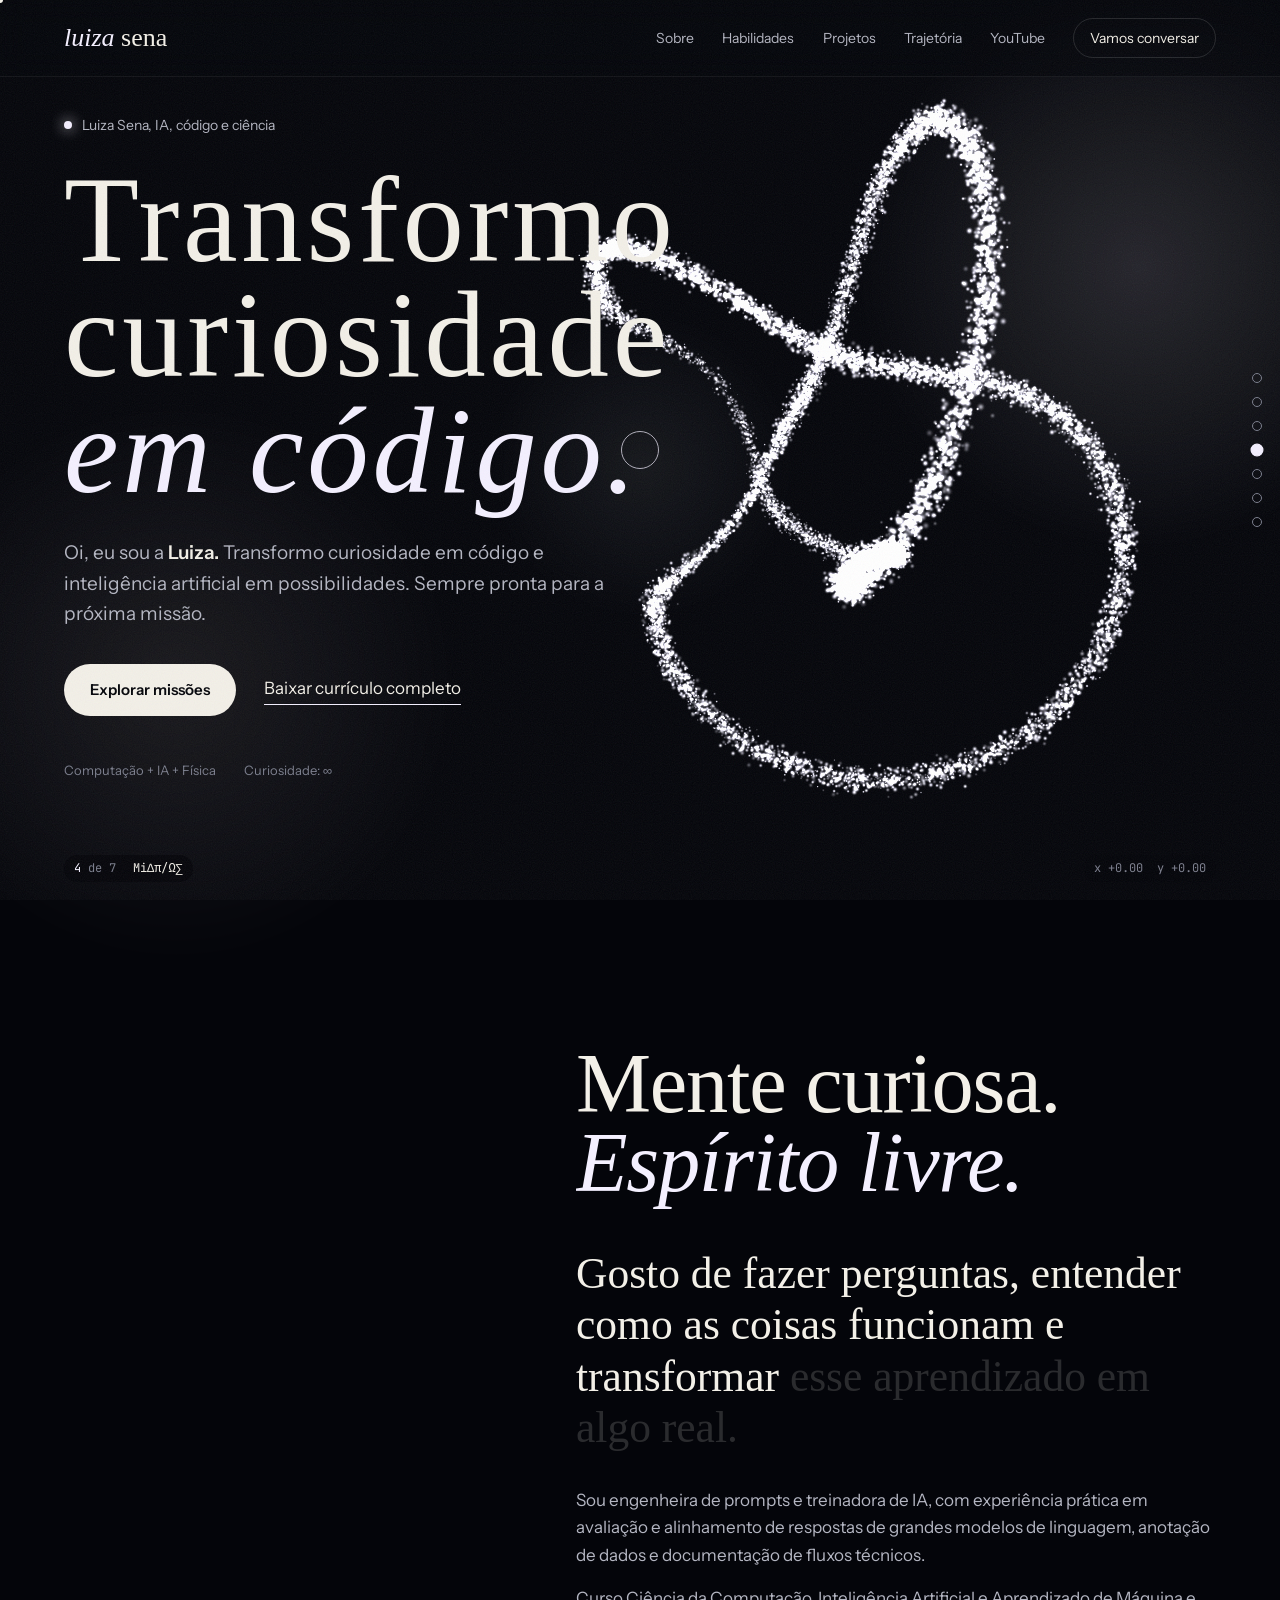
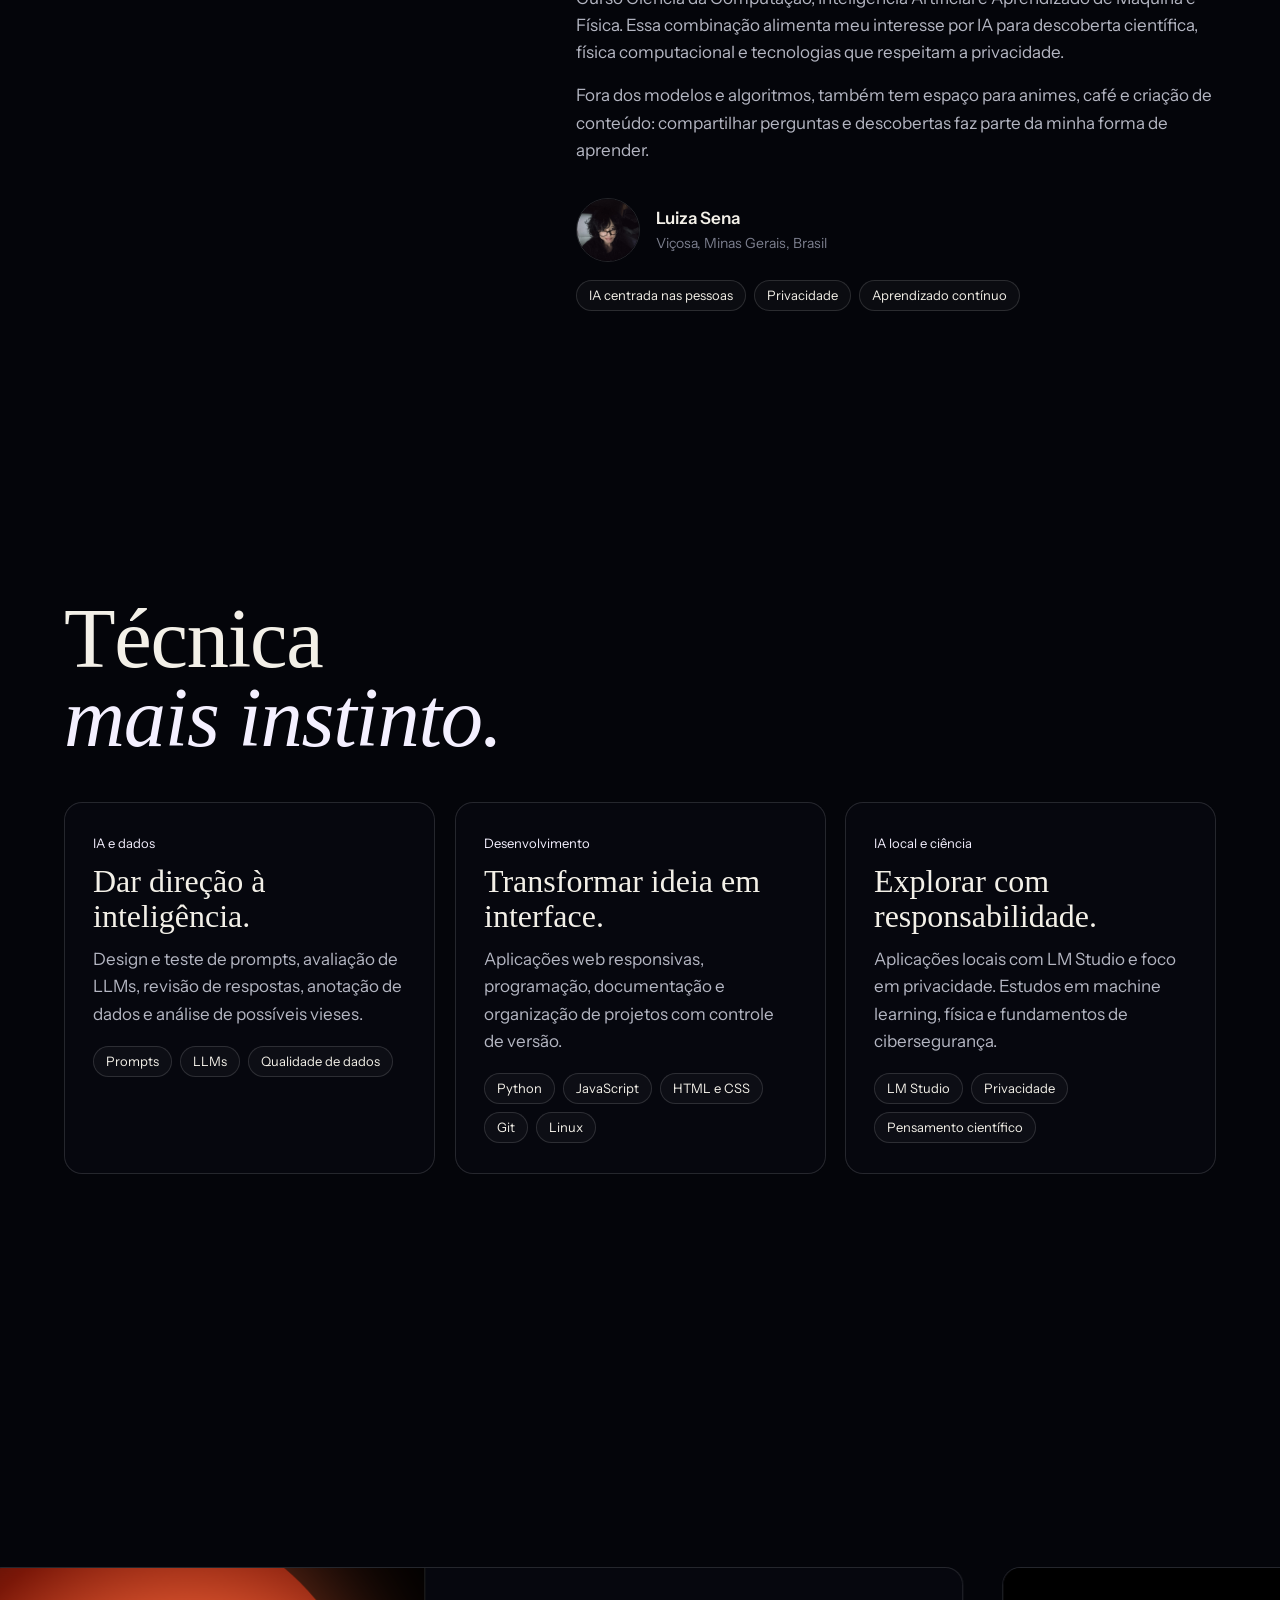
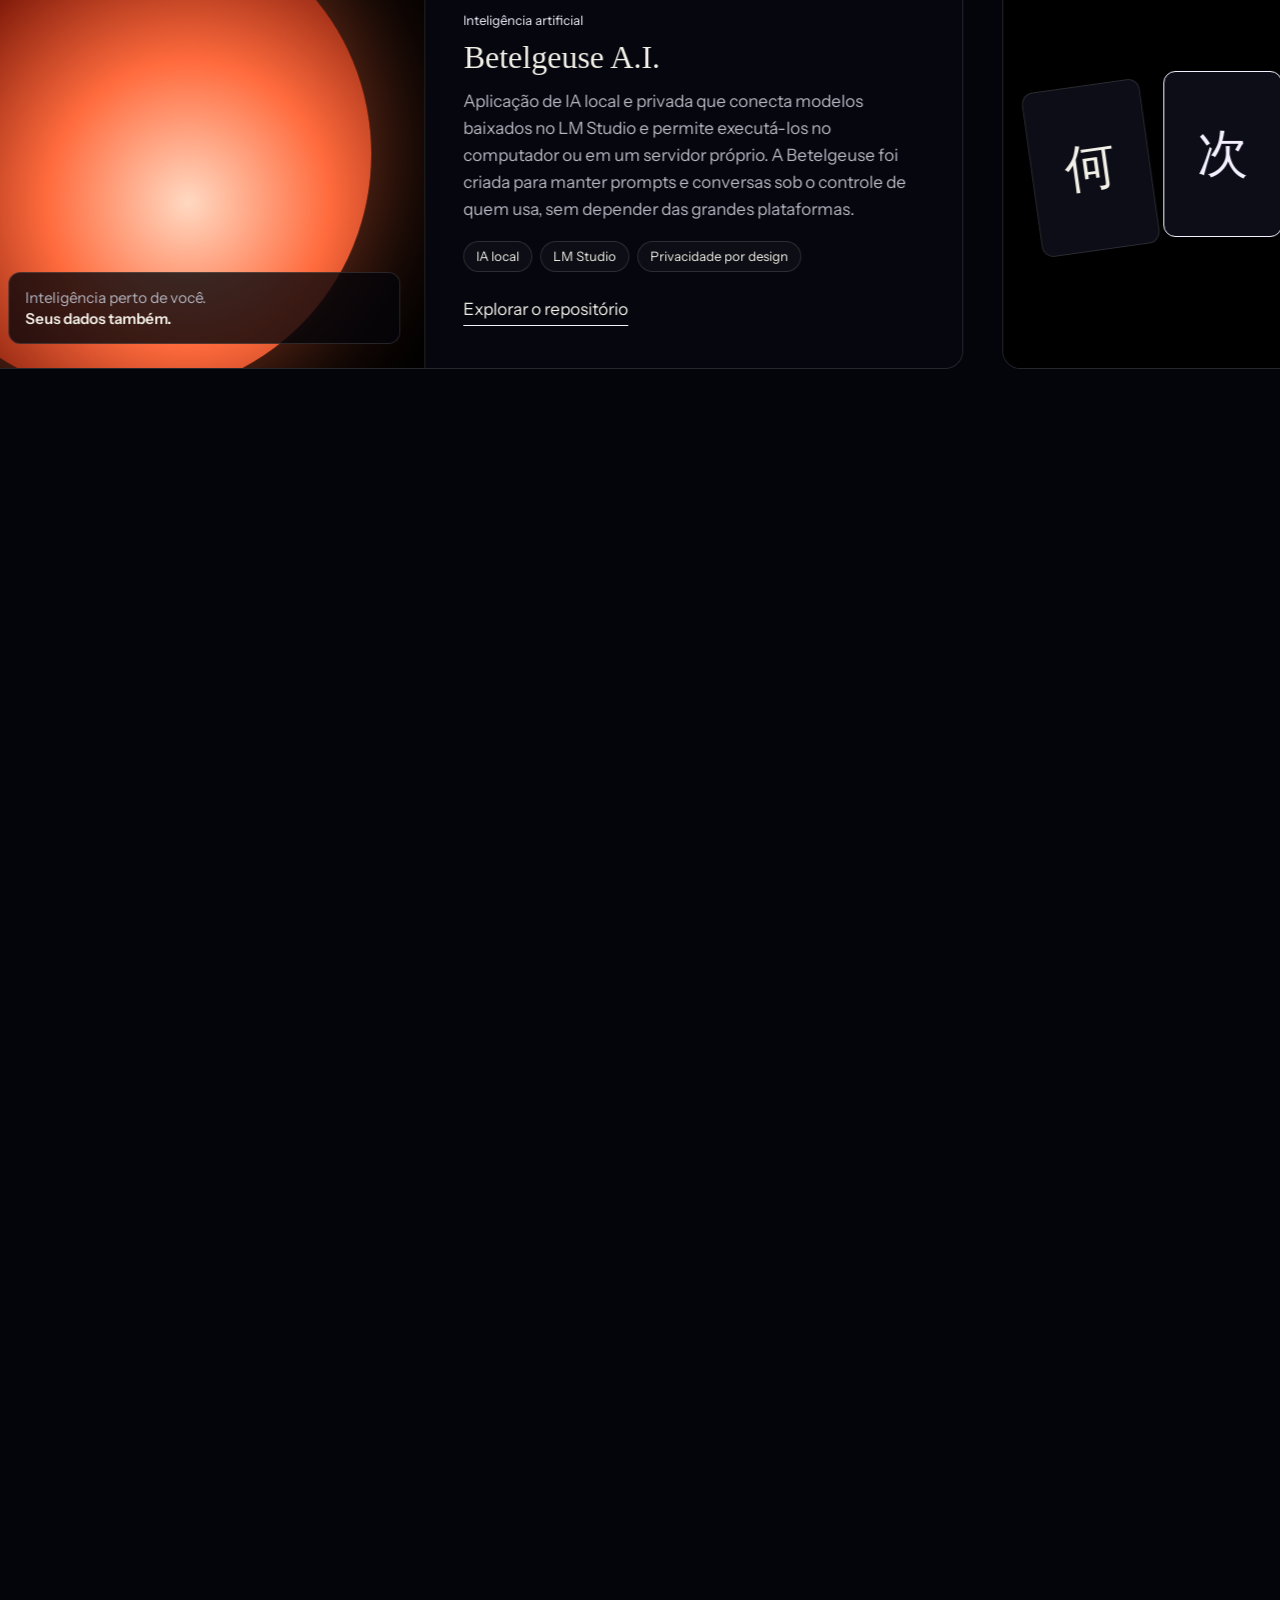
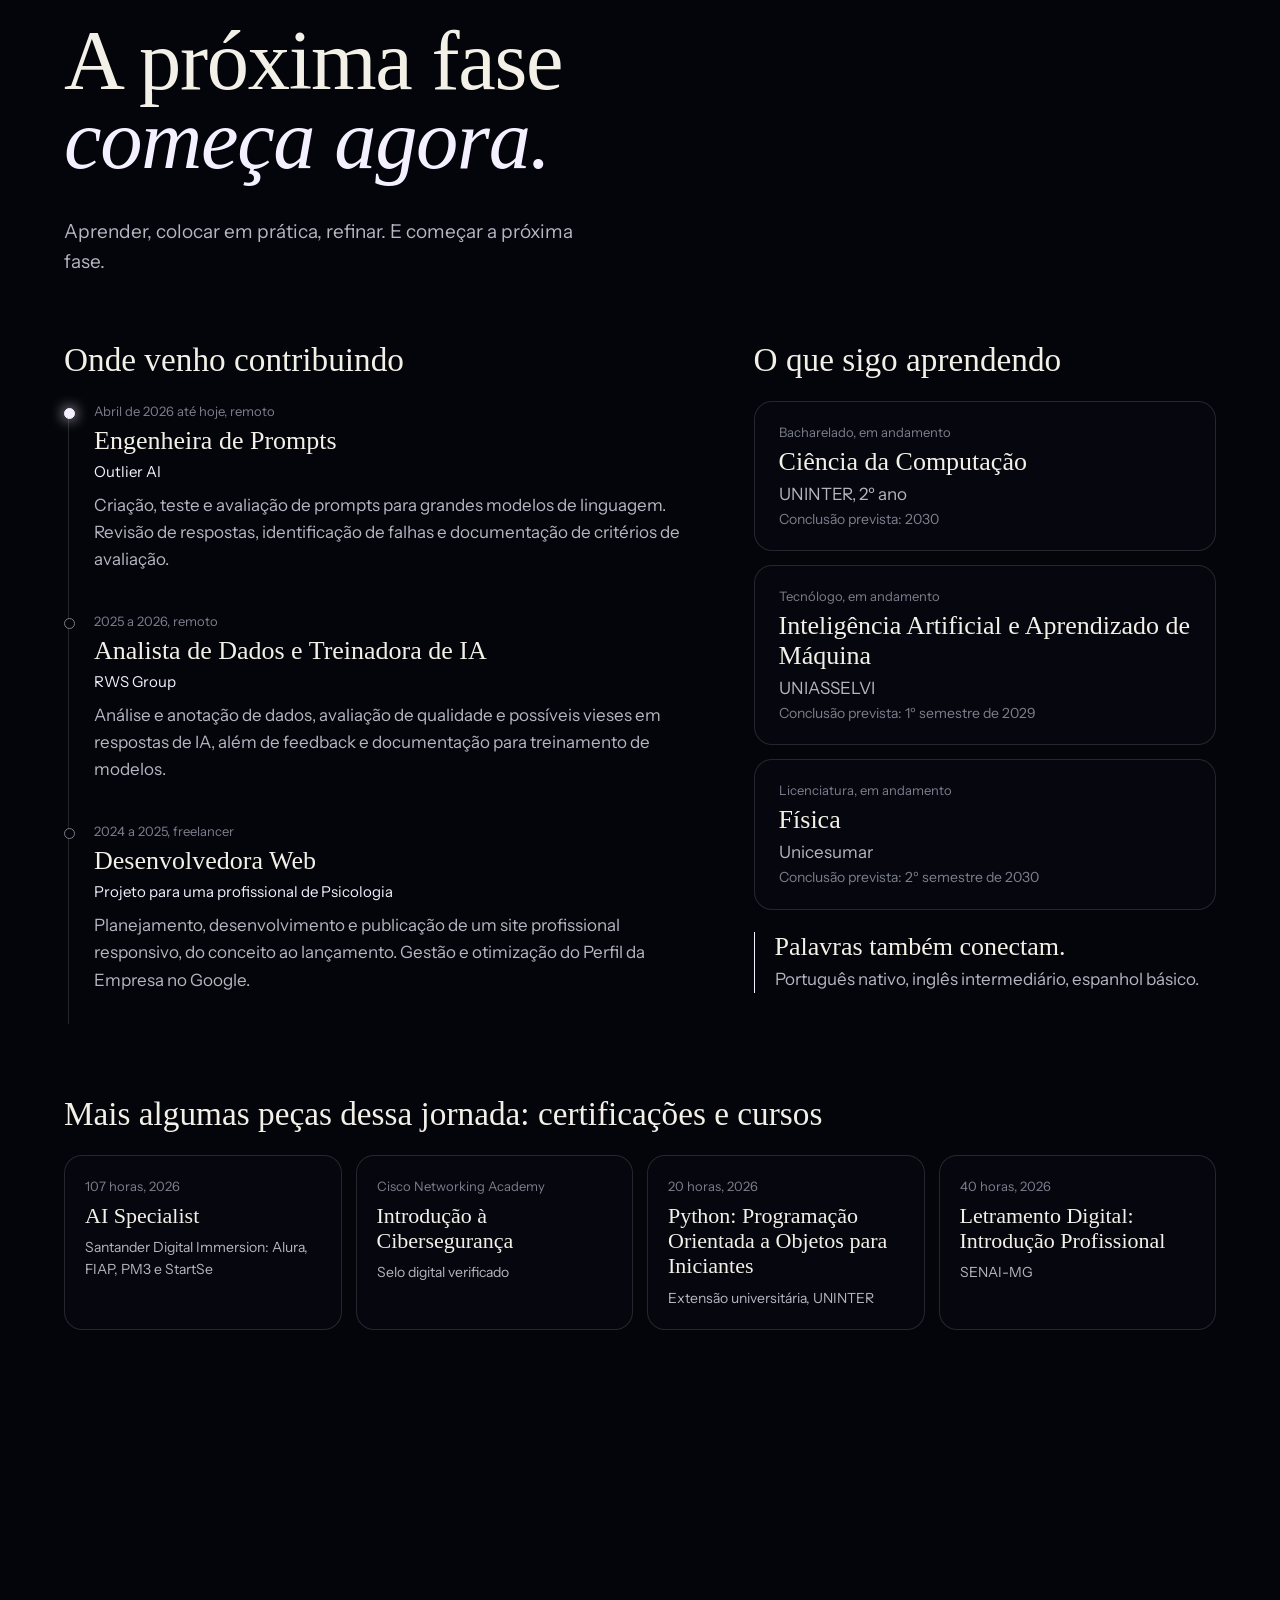
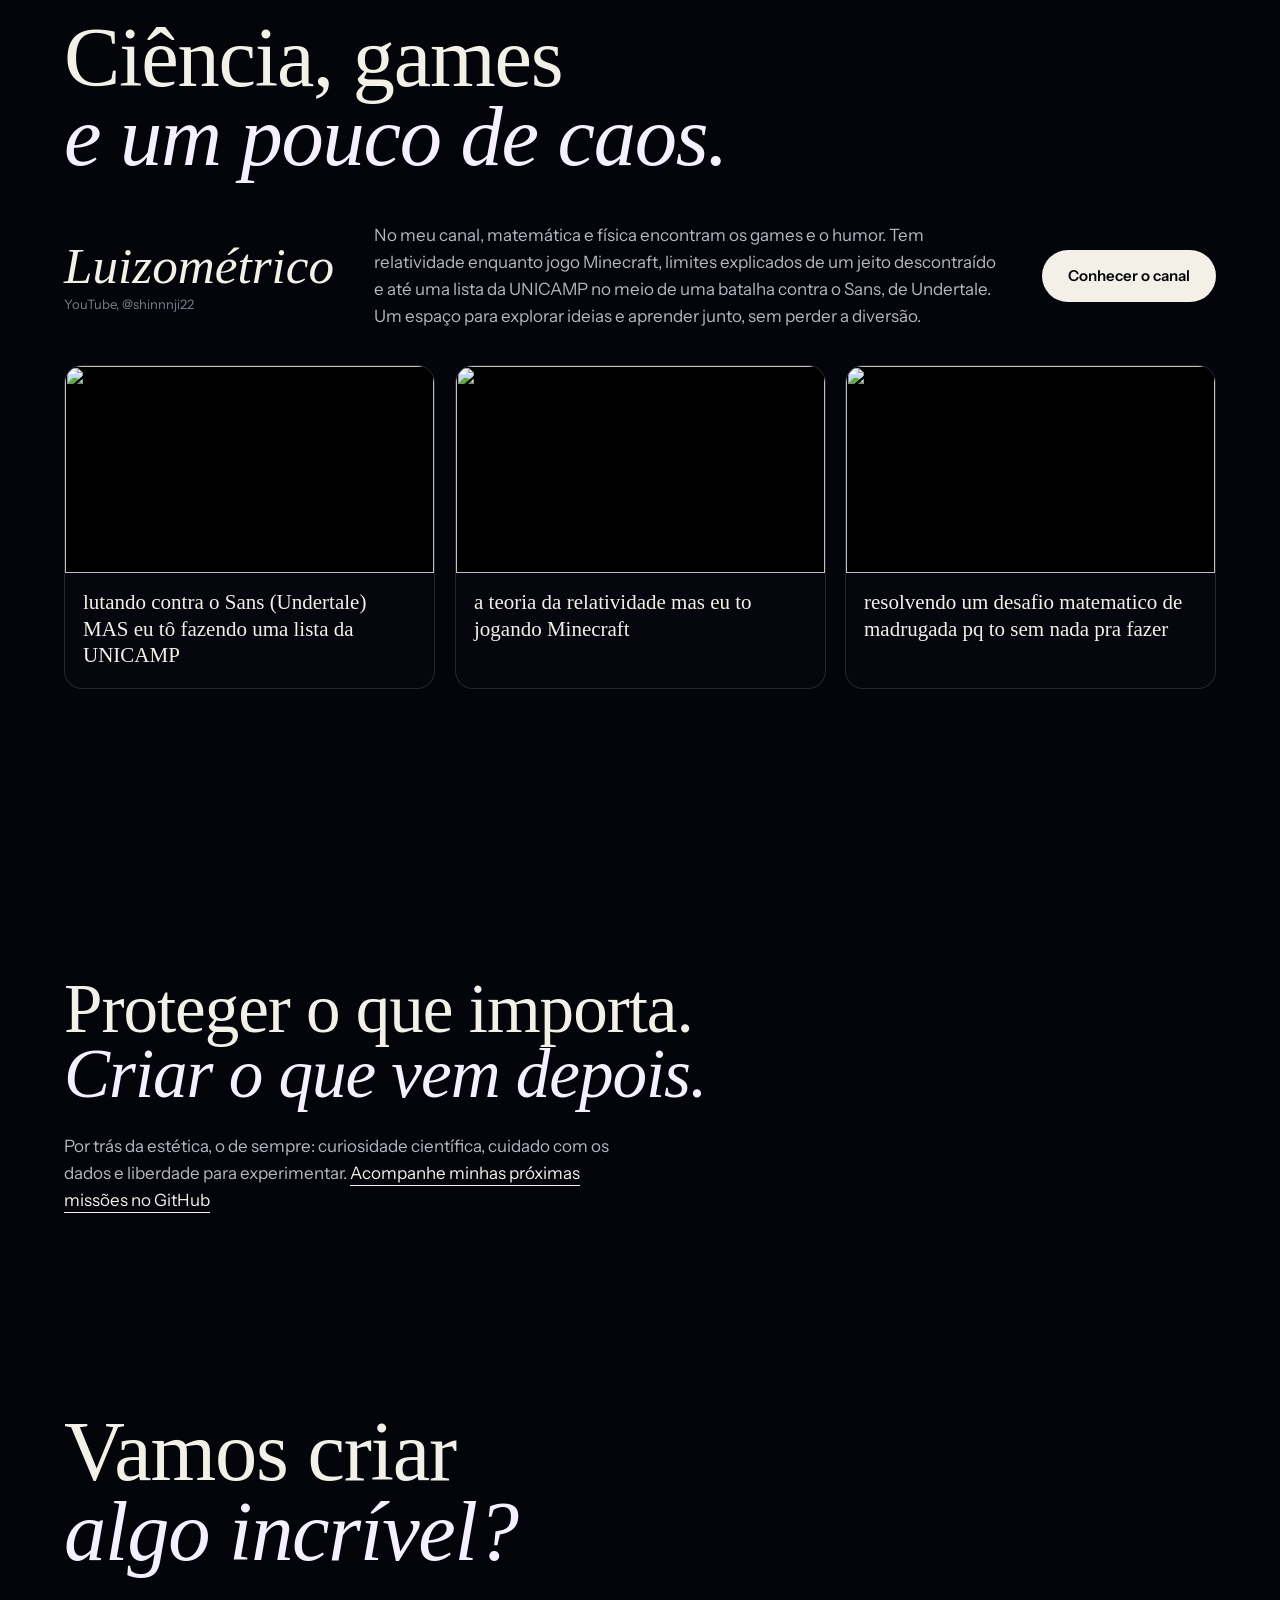
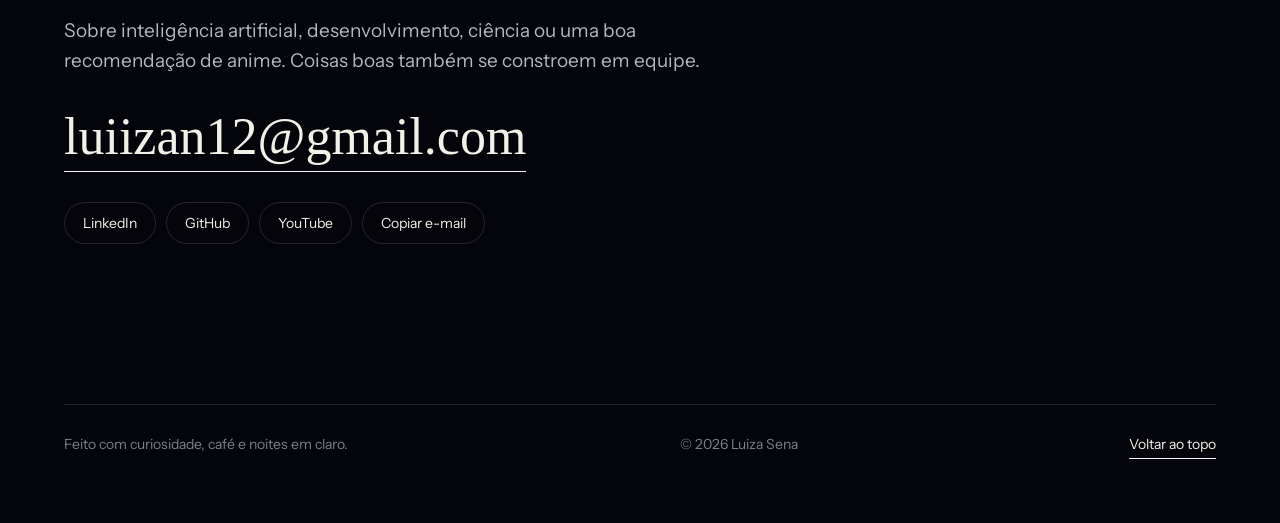
==== commit 2f65bd6f: "Portfólio refeito: experiência imersiva com partículas em WebGL - Página única em sete capítulos; o " ====
--- a/portfolio.html
+++ b/portfolio.html
@@ -2,303 +2,10 @@
 <html lang="pt-BR">
 <head>
   <meta charset="utf-8">
-  <meta name="viewport" content="width=device-width,initial-scale=1">
-  <meta name="theme-color" content="#050506">
-  <meta name="description" content="Luiza Sena — engenheira de prompts e treinadora de IA. Betelgeuse A.I., modelos locais, desenvolvimento web e uma trajetória entre Computação, Inteligência Artificial e Física.">
-  <meta property="og:title" content="Luiza Sena | IA, código e ciência">
-  <meta property="og:description" content="Tecnologia com pensamento científico, personalidade e um olhar humano.">
-  <meta property="og:type" content="website">
-  <meta property="og:url" content="https://luizasenacafe.github.io/">
-  <title>Luiza Sena | IA, código e ciência</title>
-  <link rel="icon" href="assets/favicon.svg" type="image/svg+xml">
-  <link rel="preconnect" href="https://fonts.googleapis.com">
-  <link rel="preconnect" href="https://fonts.gstatic.com" crossorigin>
-  <link rel="stylesheet" href="assets/site.css?v=eclipse-1">
-  <script defer src="assets/site.js?v=eclipse-1"></script>
+  <title>Luiza Sena</title>
+  <link rel="canonical" href="https://luizasenacafe.github.io/">
+  <meta http-equiv="refresh" content="0; url=./">
+  <script>location.replace('./' + location.hash);</script>
 </head>
-<body>
-<a class="skip" href="#conteudo">Pular para o conteúdo</a>
-
-<header class="site-header">
-  <a class="wordmark" href="./" aria-label="Luiza Sena, página de boas-vindas">luiza<i aria-hidden="true"></i>sena<small>ECLIPSE EDITION / 2026</small></a>
-  <button class="menu-toggle" aria-expanded="false" aria-controls="navigation">Menu ＋</button>
-  <nav id="navigation" aria-label="Navegação principal">
-    <a href="#sobre">Sobre</a>
-    <a href="#projetos">Projetos</a>
-    <a href="#trajetoria">Trajetória</a>
-    <a href="#youtube">YouTube</a>
-    <a class="nav-contact" href="#contato">Vamos conversar ↗</a>
-  </nav>
-</header>
-
-<main id="conteudo">
-
-<section class="hero section-wrap" id="inicio" aria-labelledby="hero-title">
-  <div class="hero-copy">
-    <p class="eyebrow"><span class="status-dot"></span> LUIZA SENA / IA, CÓDIGO &amp; CIÊNCIA</p>
-    <h1 id="hero-title" aria-label="Hello, World. Prompts, código e física."><span class="glitch" data-text="Hello," aria-hidden="true">Hello,</span><span class="glitch red" data-text="World." aria-hidden="true">World.</span><small aria-hidden="true">Prompts · Código · Física</small></h1>
-    <p class="hero-description">Oi, eu sou a <strong>Luiza.</strong> Transformo curiosidade em código e inteligência artificial em possibilidades. Sempre pronta para a próxima missão.</p>
-    <div class="actions">
-      <a class="button" href="#projetos">EXPLORAR MISSÕES <span aria-hidden="true">↗</span></a>
-      <a class="text-link" href="#sobre">Quem está no controle ↓</a>
-      <a class="text-link" href="assets/curriculo-luiza-sena.pdf" download>Baixar currículo completo <span aria-hidden="true">↓</span></a>
-    </div>
-    <div class="hero-footnote"><span>COMPUTAÇÃO + IA + FÍSICA</span><span>CURIOSIDADE: ∞</span></div>
-  </div>
-  <div class="hero-art hud">
-    <img src="assets/scene-tall.svg" alt="Ilustração: um eclipse sobre a silhueta de torres góticas, com fórmulas de física ao fundo">
-    <div class="art-top" aria-hidden="true"><span>SYS://LUIZASENACAFE</span><span>REC ●</span></div>
-    <div class="art-caption" aria-hidden="true"><span>CALMA NA POSTURA.<br>FORÇA NAS IDEIAS.</span><span class="rune">ls</span></div>
-    <button class="eclipse-button" id="eclipse-toggle" aria-pressed="false">◇ ATIVAR ECLIPSE TOTAL</button>
-  </div>
-  <div class="hero-bottom"><span>PORTFÓLIO PESSOAL — ECLIPSE EDITION</span><a href="#sobre">DESLIZE PARA EXPLORAR ↓</a></div>
-</section>
-
-<div class="ribbon" aria-hidden="true"><div>
-  <span>INTELIGÊNCIA ARTIFICIAL</span><i></i><span>PENSAMENTO CIENTÍFICO</span><i></i><span>CÓDIGO COM PROPÓSITO</span><i></i><span>IA LOCAL E PRIVADA</span><i></i><span>INTELIGÊNCIA ARTIFICIAL</span><i></i><span>PENSAMENTO CIENTÍFICO</span><i></i><span>CÓDIGO COM PROPÓSITO</span><i></i><span>IA LOCAL E PRIVADA</span><i></i>
-</div></div>
-
-<section class="section-wrap about" id="sobre">
-  <div class="reveal">
-    <p class="eyebrow"><b>01</b> // PLAYER.INFO</p>
-    <h2>MENTE CURIOSA.<br>ESPÍRITO <em>livre.</em></h2>
-    <div class="profile-mini">
-      <img src="assets/luiza.jpeg" width="72" height="72" alt="Foto de Luiza Sena" loading="lazy">
-      <div><strong>Luiza Sena</strong><span>VIÇOSA, MINAS GERAIS · BRASIL</span></div>
-    </div>
-  </div>
-  <div class="about-copy reveal">
-    <p class="lead">Gosto de fazer perguntas, entender como as coisas funcionam e transformar esse aprendizado em algo real.</p>
-    <p>Sou engenheira de prompts e treinadora de IA, com experiência prática em avaliação e alinhamento de respostas de grandes modelos de linguagem, anotação de dados e documentação de fluxos técnicos.</p>
-    <p>Curso Ciência da Computação, Inteligência Artificial e Aprendizado de Máquina e Física. Essa combinação alimenta meu interesse por IA para descoberta científica, física computacional e tecnologias que respeitam a privacidade.</p>
-    <p>Fora dos modelos e algoritmos, também tem espaço para animes, café e criação de conteúdo: compartilhar perguntas e descobertas faz parte da minha forma de aprender.</p>
-    <div class="tags"><span>IA centrada nas pessoas</span><span>Privacidade</span><span>Aprendizado contínuo</span></div>
-  </div>
-</section>
-
-<section class="skills-section">
-  <div class="section-wrap">
-    <div class="section-heading reveal">
-      <div><p class="eyebrow"><b>02</b> // SKILL.TREE</p><h2>TÉCNICA + <em>instinto.</em></h2></div>
-      <span class="sigil" aria-hidden="true">◆</span>
-    </div>
-    <div class="skill-grid">
-      <article class="hud reveal">
-        <span class="skill-number">01 — IA &amp; DADOS</span>
-        <h3>Dar direção à inteligência.</h3>
-        <p>Design e teste de prompts, avaliação de LLMs, revisão de respostas, anotação de dados e análise de possíveis vieses.</p>
-        <div class="tags"><span>Prompts</span><span>LLMs</span><span>Qualidade de dados</span></div>
-      </article>
-      <article class="hud reveal">
-        <span class="skill-number">02 — DESENVOLVIMENTO</span>
-        <h3>Transformar ideia em interface.</h3>
-        <p>Aplicações web responsivas, programação, documentação e organização de projetos com controle de versão.</p>
-        <div class="tags"><span>Python</span><span>JavaScript</span><span>HTML &amp; CSS</span><span>Git</span><span>Linux</span></div>
-      </article>
-      <article class="hud reveal">
-        <span class="skill-number">03 — IA LOCAL &amp; CIÊNCIA</span>
-        <h3>Explorar com responsabilidade.</h3>
-        <p>Aplicações locais com LM Studio e foco em privacidade. Estudos em machine learning, física e fundamentos de cibersegurança.</p>
-        <div class="tags"><span>LM Studio</span><span>Privacidade</span><span>Pensamento científico</span></div>
-      </article>
-    </div>
-  </div>
-</section>
-
-<section class="section-wrap projects" id="projetos">
-  <div class="section-heading reveal">
-    <div><p class="eyebrow"><b>03</b> // QUEST.LOG</p><h2>CADA PROJETO,<br>UMA NOVA <em>missão.</em></h2></div>
-    <p>Experimentos, descobertas e soluções.<br>Uma seleção do que venho construindo.</p>
-  </div>
-  <div class="filters" role="group" aria-label="Filtrar projetos">
-    <button class="active" data-filter="all" aria-pressed="true">Todos</button>
-    <button data-filter="ia" aria-pressed="false">Inteligência artificial</button>
-    <button data-filter="web" aria-pressed="false">Desenvolvimento web</button>
-  </div>
-  <p class="sr-only" id="filter-status" aria-live="polite">3 projetos exibidos</p>
-  <div class="project-grid">
-    <article class="project-card hud reveal" data-category="ia">
-      <div class="project-visual" aria-hidden="true">
-        <span class="visual-kicker">BETELGEUSE / LOCAL AI</span>
-        <div class="star-orb"></div>
-        <div class="mini-chat"><span>● ● ●</span><p>Inteligência perto de você.<br><strong>Seus dados também.</strong></p><small>LOCAL · PRIVADO · PESSOAL</small></div>
-      </div>
-      <div class="project-body">
-        <div class="project-meta"><span>INTELIGÊNCIA ARTIFICIAL</span><span>01</span></div>
-        <h3>Betelgeuse A.I. <span aria-hidden="true">↗</span></h3>
-        <p>Aplicação de IA local e privada que conecta modelos baixados no LM Studio e permite executá-los no computador ou em um servidor próprio. A Betelgeuse foi criada para manter prompts e conversas sob o controle de quem usa, sem depender das grandes plataformas.</p>
-        <div class="tags"><span>IA local</span><span>LM Studio</span><span>Privacidade por design</span></div>
-        <a class="project-link" href="https://github.com/luizasenacafe/Aurora_AI" target="_blank" rel="noopener noreferrer">Explorar o repositório <span aria-hidden="true">↗</span></a>
-      </div>
-    </article>
-    <article class="project-card hud reveal" data-category="web">
-      <div class="project-visual" aria-hidden="true">
-        <span class="visual-kicker">RANDOM ANIMES / DISCOVERY</span>
-        <div class="anime-cards"><div>何<span>ASSISTIR?</span></div><div>次<span>DESCOBRIR.</span></div><div>夢<span>MAIS UM EP.</span></div></div>
-        <span class="visual-bottom">SUA PRÓXIMA HISTÓRIA COMEÇA AQUI ↗</span>
-      </div>
-      <div class="project-body">
-        <div class="project-meta"><span>DESENVOLVIMENTO WEB</span><span>02</span></div>
-        <h3>Random Animes <span aria-hidden="true">↗</span></h3>
-        <p>Uma aplicação para descobrir animes e mangás, com filtros por gênero e modos de navegação separados. Para a eterna dúvida: o que assistir agora?</p>
-        <div class="tags"><span>HTML</span><span>CSS</span><span>JavaScript</span></div>
-        <a class="project-link" href="https://luizasenacafe.github.io/random_animes/" target="_blank" rel="noopener noreferrer">Visitar o projeto <span aria-hidden="true">↗</span></a>
-      </div>
-    </article>
-    <article class="project-card compact hud reveal" data-category="web">
-      <div class="portfolio-symbol" aria-hidden="true"><i></i></div>
-      <div class="project-body">
-        <div class="project-meta"><span>DESENVOLVIMENTO WEB</span><span>03</span></div>
-        <h3>Este cantinho na internet <span aria-hidden="true">↗</span></h3>
-        <p>Meu portfólio pessoal: projetos, trajetória e interesses em um espaço que também tem a minha personalidade.</p>
-        <a class="project-link" href="https://github.com/luizasenacafe/luizasenacafe.github.io" target="_blank" rel="noopener noreferrer">Ver como foi feito <span aria-hidden="true">↗</span></a>
-      </div>
-    </article>
-  </div>
-</section>
-
-<section class="journey-section" id="trajetoria">
-  <div class="section-wrap">
-    <div class="section-heading reveal">
-      <div><p class="eyebrow"><b>04</b> // LORE</p><h2>A PRÓXIMA FASE<br>COMEÇA <em>agora.</em></h2></div>
-      <p>Aprender, colocar em prática, refinar.<br>E começar a próxima fase.</p>
-    </div>
-    <div class="journey-grid">
-      <div class="reveal">
-        <h3 class="column-title">Onde venho contribuindo <span aria-hidden="true">↗</span></h3>
-        <article class="timeline-item">
-          <span class="period">ABR. 2026 — ATUAL · REMOTO</span>
-          <h4>Engenheira de Prompts</h4>
-          <p class="organization">Outlier AI</p>
-          <p>Criação, teste e avaliação de prompts para grandes modelos de linguagem. Revisão de respostas, identificação de falhas e documentação de critérios de avaliação.</p>
-        </article>
-        <article class="timeline-item">
-          <span class="period">2025 — 2026 · REMOTO</span>
-          <h4>Analista de Dados e Treinadora de IA</h4>
-          <p class="organization">RWS Group</p>
-          <p>Análise e anotação de dados, avaliação de qualidade e possíveis vieses em respostas de IA, além de feedback e documentação para treinamento de modelos.</p>
-        </article>
-        <article class="timeline-item">
-          <span class="period">2024 — 2025 · FREELANCER</span>
-          <h4>Desenvolvedora Web</h4>
-          <p class="organization">Projeto para uma profissional de Psicologia</p>
-          <p>Planejamento, desenvolvimento e publicação de um site profissional responsivo, do conceito ao lançamento. Gestão e otimização do Perfil da Empresa no Google.</p>
-        </article>
-      </div>
-      <div class="reveal">
-        <h3 class="column-title">O que sigo aprendendo <span aria-hidden="true">◆</span></h3>
-        <article class="education hud">
-          <span class="period">BACHARELADO · EM ANDAMENTO</span>
-          <h4>Ciência da Computação</h4>
-          <p>UNINTER · 2º ano</p>
-          <small>Conclusão prevista: 2030</small>
-        </article>
-        <article class="education hud">
-          <span class="period">TECNÓLOGO · EM ANDAMENTO</span>
-          <h4>Inteligência Artificial e Aprendizado de Máquina</h4>
-          <p>UNIASSELVI</p>
-          <small>Conclusão prevista: 1º semestre de 2029</small>
-        </article>
-        <article class="education hud">
-          <span class="period">LICENCIATURA · EM ANDAMENTO</span>
-          <h4>Física</h4>
-          <p>Unicesumar</p>
-          <small>Conclusão prevista: 2º semestre de 2030</small>
-        </article>
-        <div class="language-note"><strong>Palavras também conectam.</strong><p>Português nativo · Inglês intermediário · Espanhol básico</p></div>
-      </div>
-    </div>
-    <details class="certifications reveal" open>
-      <summary>Mais algumas peças dessa jornada <span>Certificações e cursos ＋</span></summary>
-      <div class="certificate-grid">
-        <article><span>107 HORAS · 2026</span><h4>AI Specialist</h4><p>Santander Digital Immersion<br>Alura, FIAP, PM3 e StartSe</p></article>
-        <article><span>CISCO NETWORKING ACADEMY</span><h4>Introdução à Cibersegurança</h4><p>Selo digital verificado</p></article>
-        <article><span>20 HORAS · 2026</span><h4>Python: Programação Orientada a Objetos para Iniciantes</h4><p>Extensão universitária · UNINTER</p></article>
-        <article><span>40 HORAS · 2026</span><h4>Letramento Digital: Introdução Profissional</h4><p>SENAI-MG</p></article>
-      </div>
-    </details>
-  </div>
-</section>
-
-<section class="youtube-section" id="youtube">
-  <div class="section-wrap">
-    <div class="section-heading reveal">
-      <div><p class="eyebrow"><b>05</b> // SIDE.QUEST</p><h2>CIÊNCIA, GAMES<br>E UM POUCO DE <em>caos.</em></h2></div>
-      <a class="button" href="https://www.youtube.com/@shinnnji22" target="_blank" rel="noopener noreferrer">Conhecer o canal ↗</a>
-    </div>
-    <div class="channel-intro hud reveal">
-      <span class="play-mark" aria-hidden="true">▶</span>
-      <div>
-        <h3>Luizométrico.</h3>
-        <p class="channel-handle">YOUTUBE / @shinnnji22</p>
-        <p>No meu canal, matemática e física encontram os games e o humor. Tem relatividade enquanto jogo Minecraft, limites explicados de um jeito descontraído e até uma lista da UNICAMP no meio de uma batalha contra o Sans, de Undertale. Um espaço para explorar ideias e aprender junto, sem perder a diversão.</p>
-      </div>
-    </div>
-    <div class="video-grid">
-      <a class="video-card reveal" href="https://www.youtube.com/watch?v=ZzKhgfQUWh8" target="_blank" rel="noopener noreferrer">
-        <div class="video-image"><img src="https://i.ytimg.com/vi/ZzKhgfQUWh8/hqdefault.jpg" width="480" height="360" alt="" loading="lazy"><span aria-hidden="true">▶</span></div>
-        <span class="video-label">LUIZOMÉTRICO. / ASSISTIR ↗</span>
-        <h3>lutando contra o Sans (Undertale) MAS eu tô fazendo uma lista da UNICAMP</h3>
-      </a>
-      <a class="video-card reveal" href="https://www.youtube.com/watch?v=6Ul7VxnznYo" target="_blank" rel="noopener noreferrer">
-        <div class="video-image"><img src="https://i.ytimg.com/vi/6Ul7VxnznYo/hqdefault.jpg" width="480" height="360" alt="" loading="lazy"><span aria-hidden="true">▶</span></div>
-        <span class="video-label">LUIZOMÉTRICO. / ASSISTIR ↗</span>
-        <h3>a teoria da relatividade mas eu to jogando Minecraft</h3>
-      </a>
-      <a class="video-card reveal" href="https://www.youtube.com/watch?v=N7-oThNTtPM" target="_blank" rel="noopener noreferrer">
-        <div class="video-image"><img src="https://i.ytimg.com/vi/N7-oThNTtPM/hqdefault.jpg" width="480" height="360" alt="" loading="lazy"><span aria-hidden="true">▶</span></div>
-        <span class="video-label">LUIZOMÉTRICO. / ASSISTIR ↗</span>
-        <h3>resolvendo um desafio matematico de madrugada pq to sem nada pra fazer</h3>
-      </a>
-    </div>
-  </div>
-</section>
-
-<section class="section-wrap philosophy reveal">
-  <div class="philosophy-mark" aria-hidden="true"></div>
-  <div>
-    <p class="eyebrow"><b>◆</b> O ESPÍRITO DESTA EDIÇÃO</p>
-    <h2>PROTEGER O QUE IMPORTA.<br><em>Criar o que vem depois.</em></h2>
-    <p>Preto, prata e um corte de vermelho. Por trás da estética, o de sempre: curiosidade científica, cuidado com os dados e liberdade para experimentar.</p>
-    <a class="text-link" href="https://github.com/luizasenacafe" target="_blank" rel="noopener noreferrer">Acompanhe minhas próximas missões no GitHub ↗</a>
-  </div>
-</section>
-
-<section class="contact-section" id="contato">
-  <div class="section-wrap contact-inner">
-    <div class="reveal">
-      <p class="eyebrow"><b>06</b> // OPEN.CHANNEL</p>
-      <h2>VAMOS CRIAR<br>ALGO <em>incrível?</em></h2>
-      <p>Sobre inteligência artificial, desenvolvimento, ciência<br>ou uma boa recomendação de anime.</p>
-      <a class="email-link" href="mailto:luiizan12@gmail.com">luiizan12@gmail.com ↗</a>
-      <div class="contact-links">
-        <a href="https://www.linkedin.com/in/luiza-sena-5645913a7/" target="_blank" rel="noopener noreferrer">LinkedIn ↗</a>
-        <a href="https://github.com/luizasenacafe" target="_blank" rel="noopener noreferrer">GitHub ↗</a>
-        <a href="https://www.youtube.com/@shinnnji22" target="_blank" rel="noopener noreferrer">YouTube ↗</a>
-        <button id="copy-email">Copiar e-mail</button>
-      </div>
-      <p id="copy-status" role="status"></p>
-    </div>
-    <div class="contact-art hud reveal">
-      <div class="signal-symbol" aria-hidden="true">◆</div>
-      <span class="signal-label">CANAL ABERTO PARA A PRÓXIMA MISSÃO</span>
-      <p>Coisas boas também se constroem em equipe.</p>
-    </div>
-  </div>
-</section>
-
-</main>
-
-<footer class="section-wrap">
-  <div>
-    <a class="wordmark" href="#inicio">luiza<i aria-hidden="true"></i>sena</a>
-    <p>Feito com curiosidade, café e noites em claro.</p>
-  </div>
-  <div>
-    <span>© 2026 Luiza Sena · Game over? Nunca. Continue.</span>
-    <a href="#inicio">Voltar ao topo ↑</a>
-  </div>
-</footer>
-
-</body>
+<body><p>O portfólio agora fica em <a href="./">luizasenacafe.github.io</a>.</p></body>
 </html>
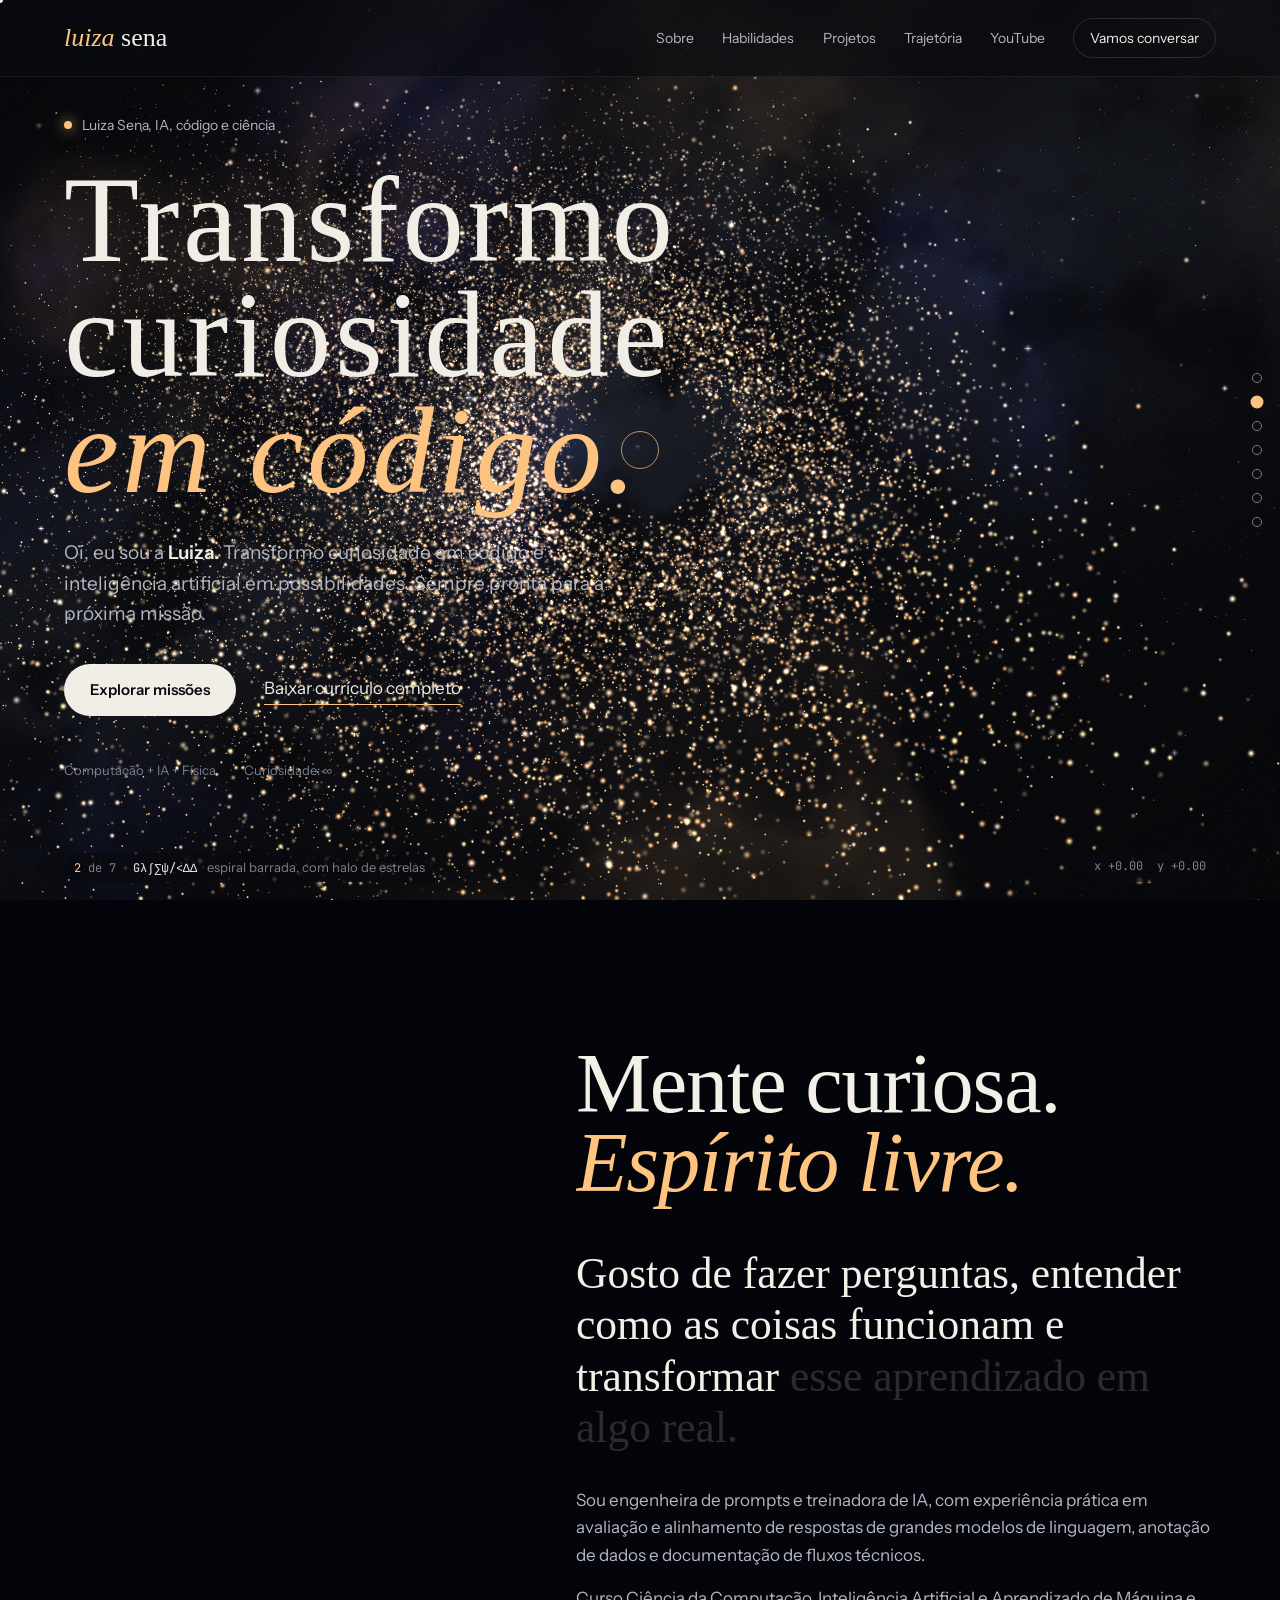
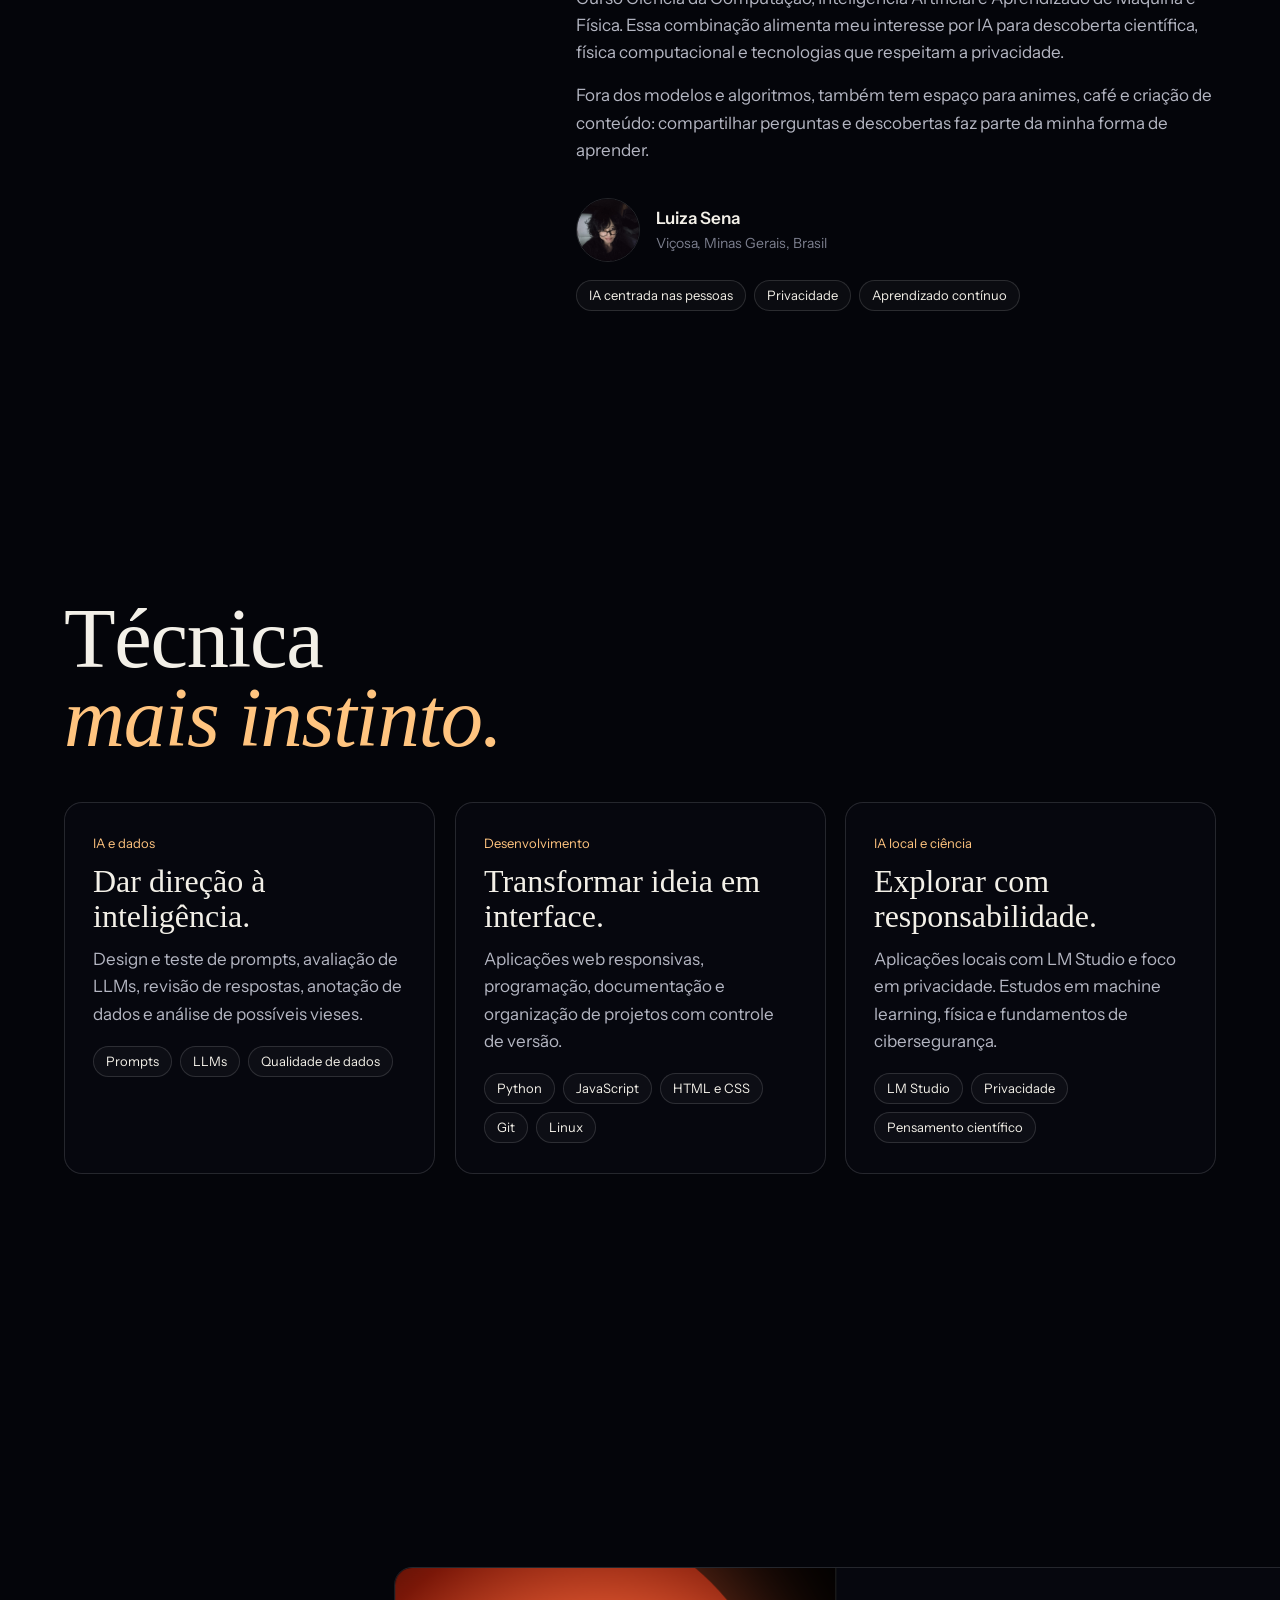
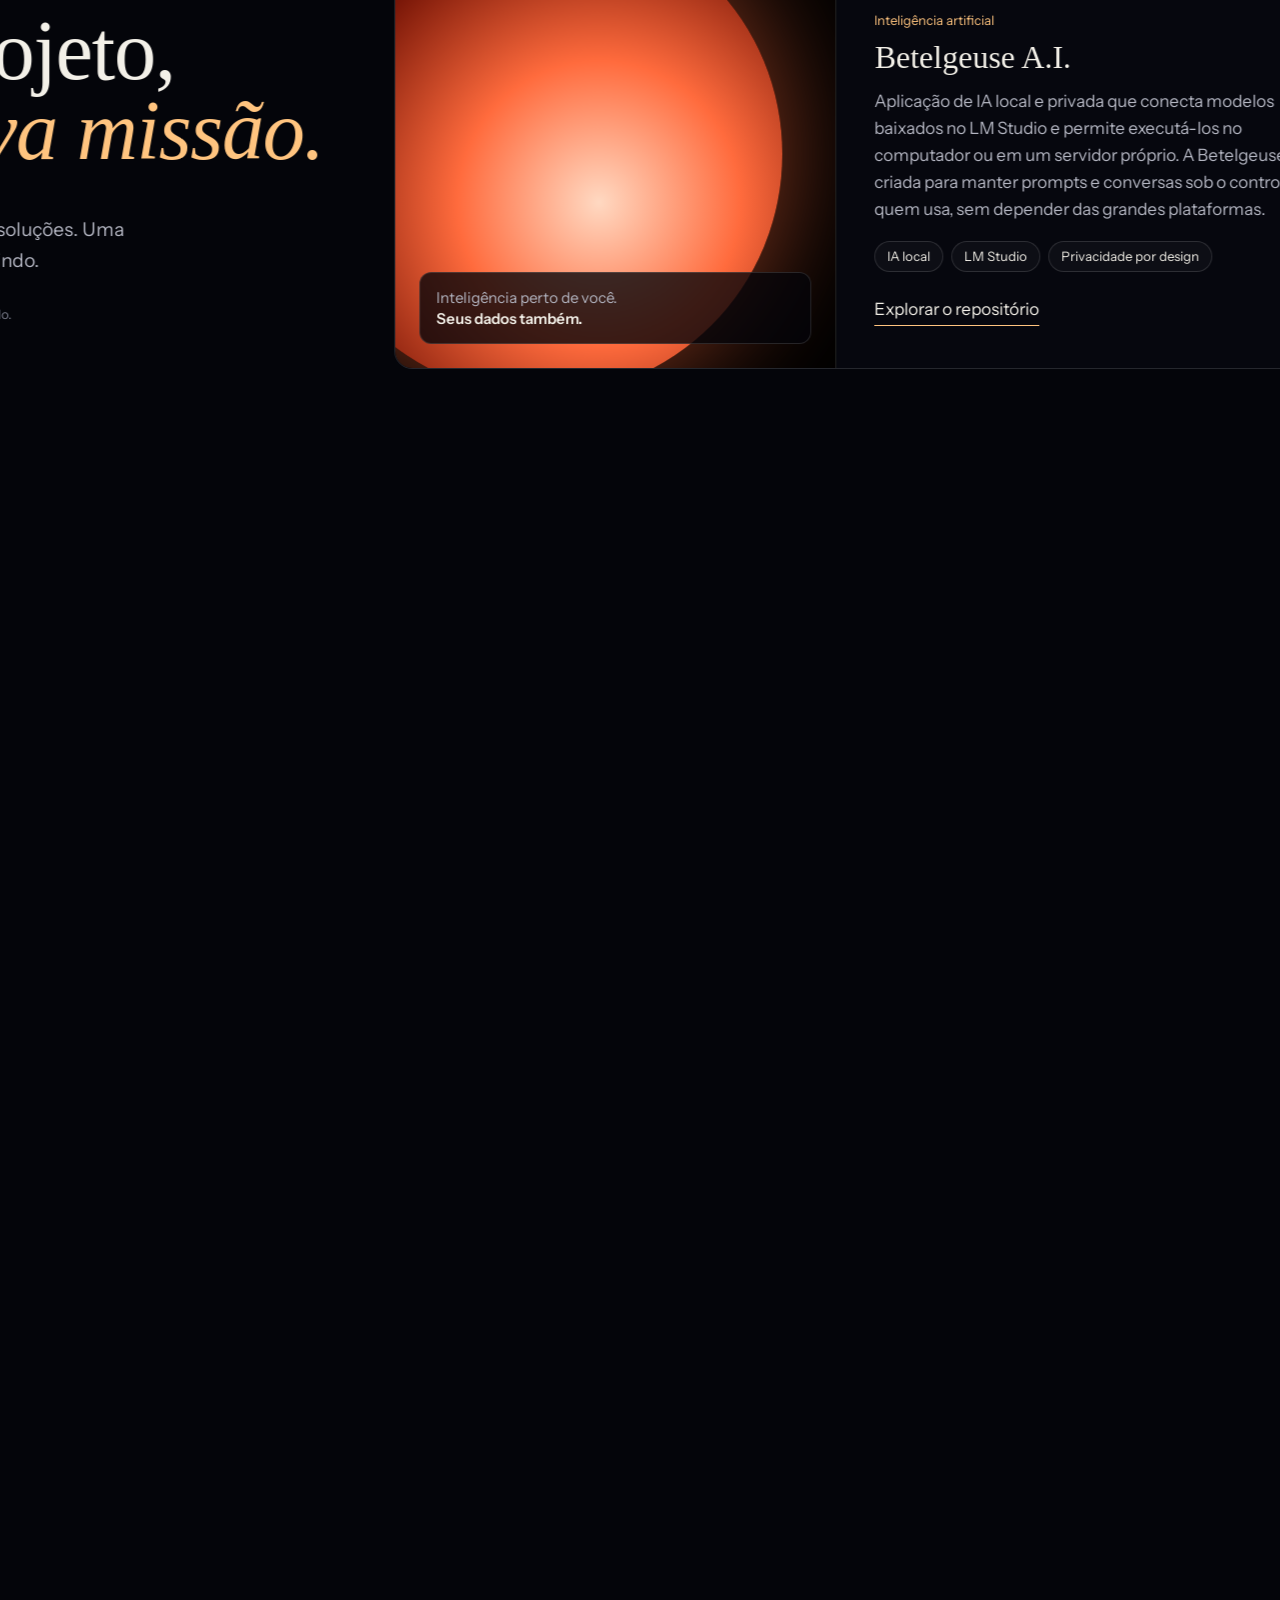
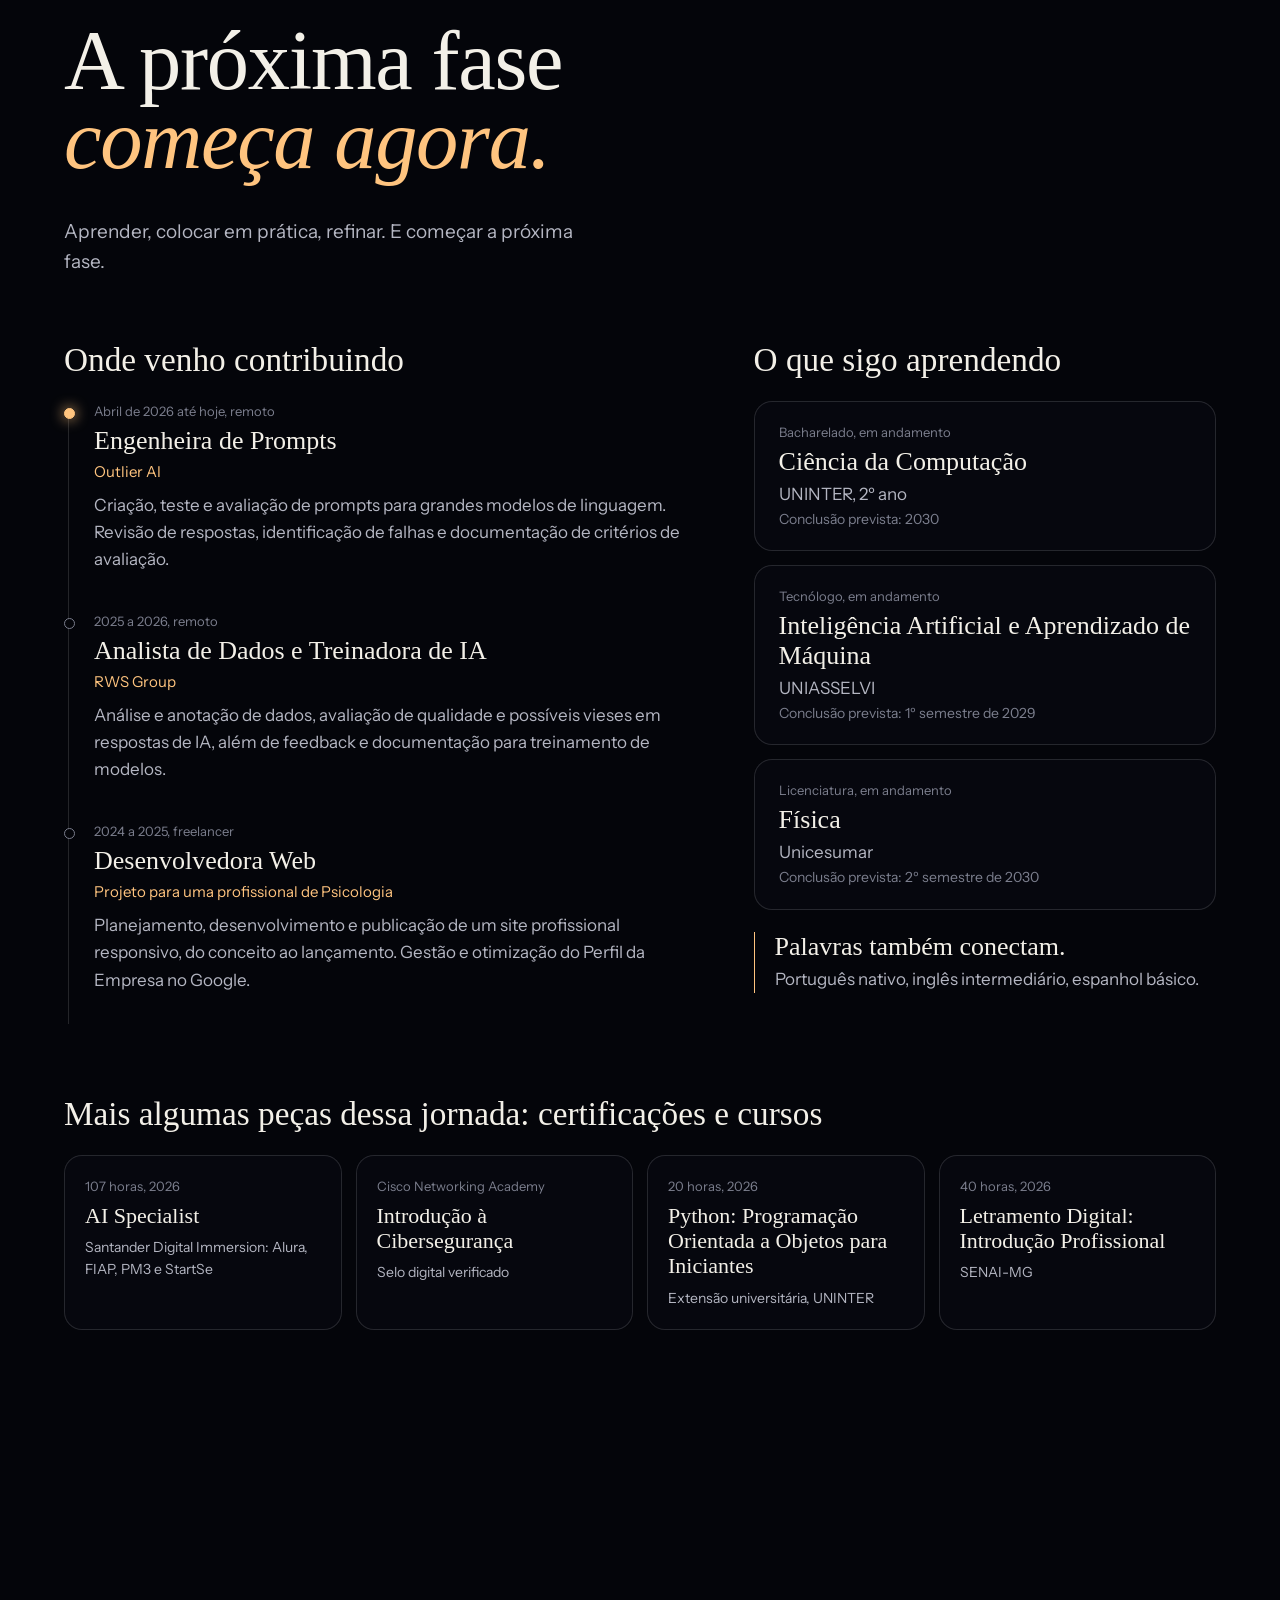
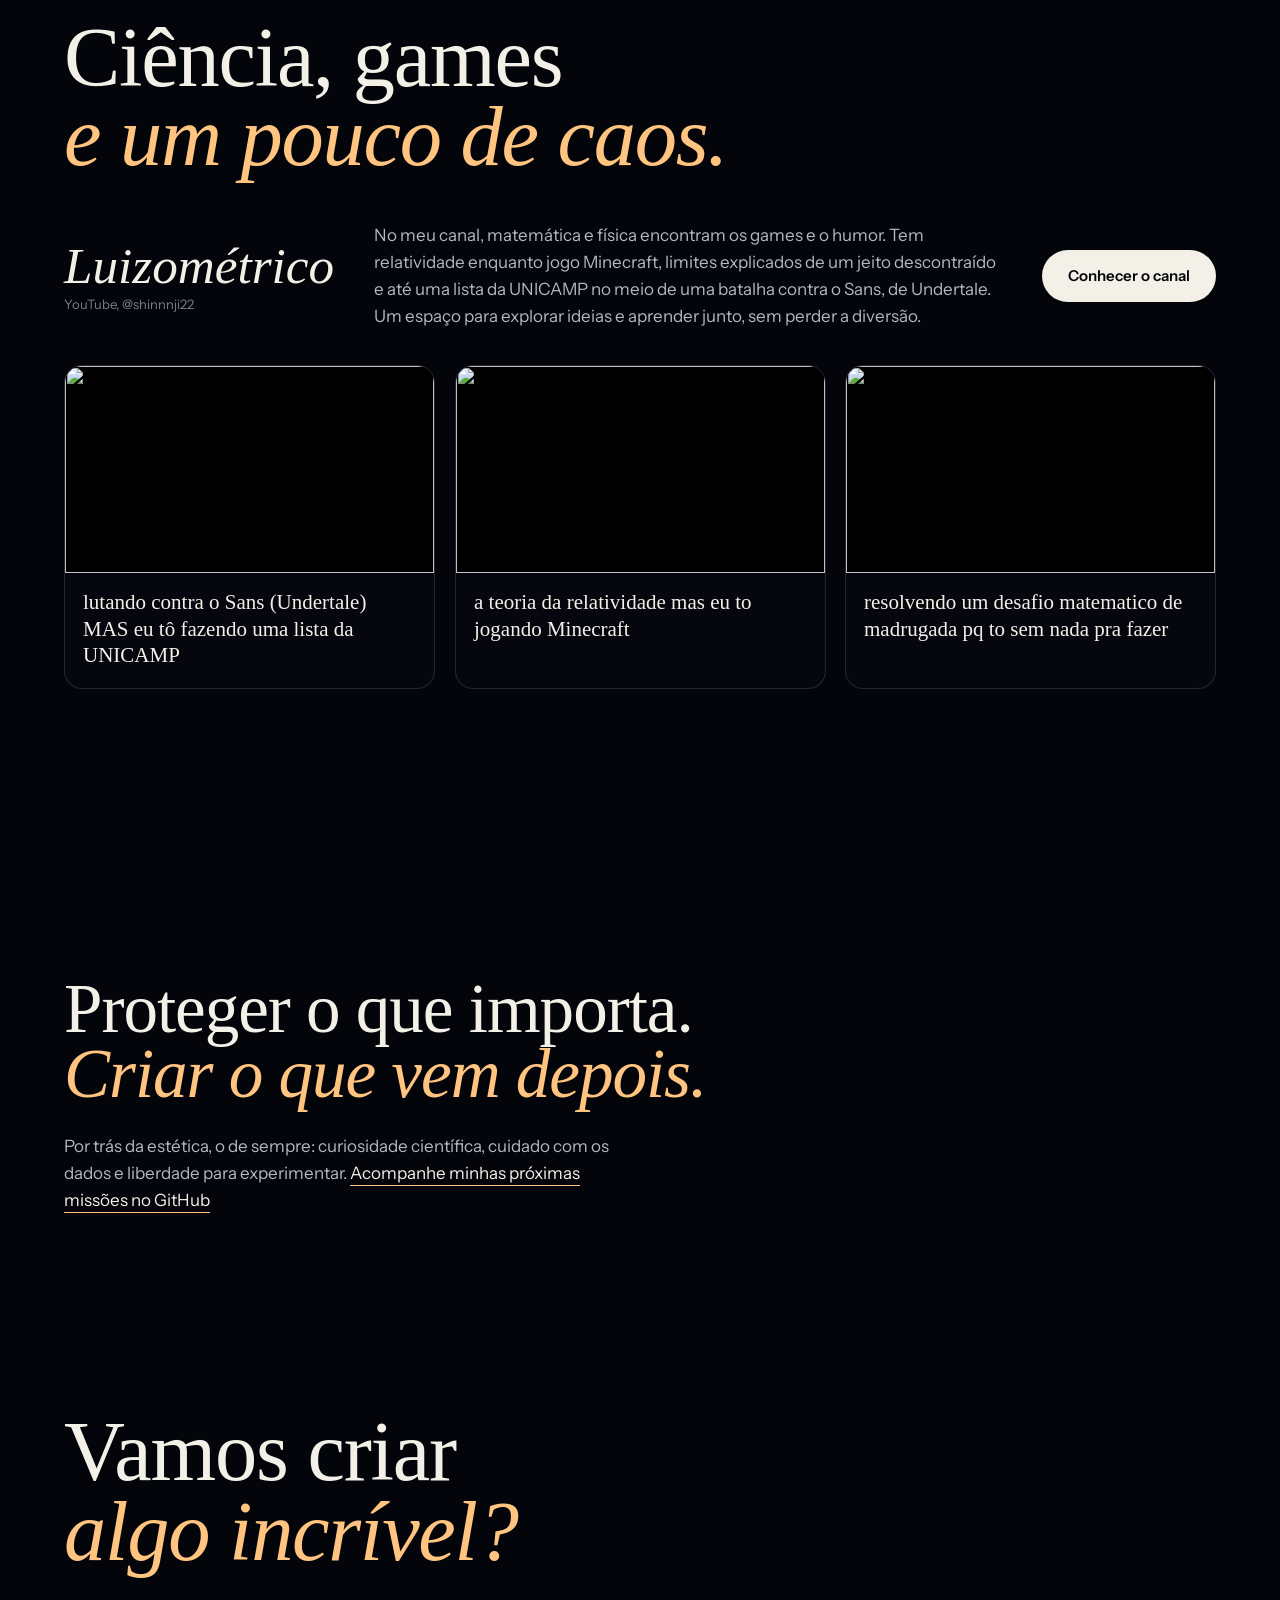
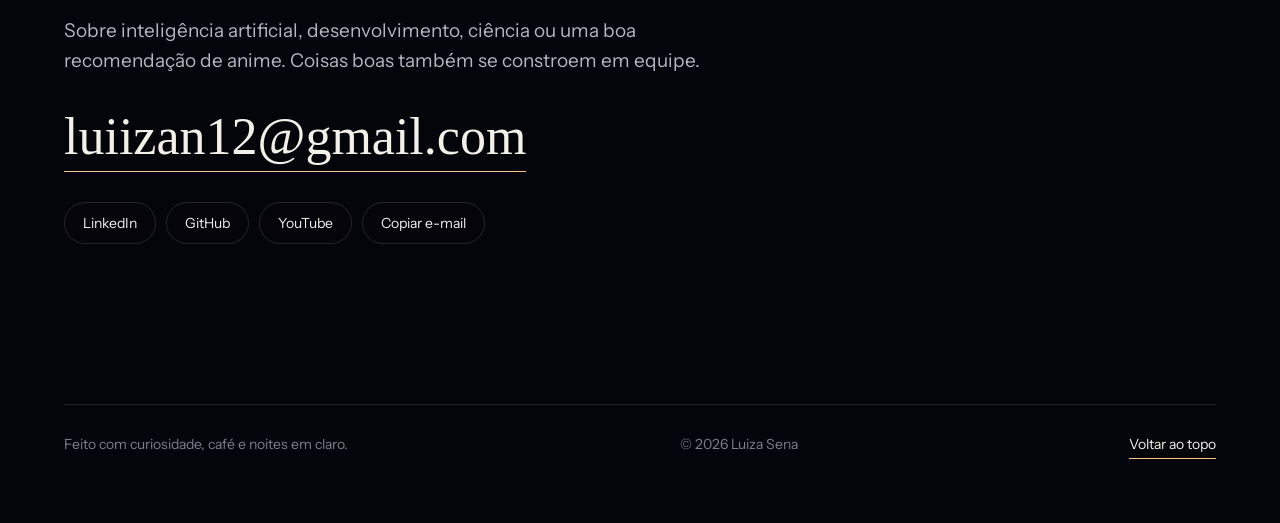
==== commit 1430a596: "Portfólio: página inicial, céu sideral e figuras mais detalhadas - Volta a página inicial (entrar no" ====
--- a/portfolio.html
+++ b/portfolio.html
@@ -2,10 +2,281 @@
 <html lang="pt-BR">
 <head>
   <meta charset="utf-8">
-  <title>Luiza Sena</title>
-  <link rel="canonical" href="https://luizasenacafe.github.io/">
-  <meta http-equiv="refresh" content="0; url=./">
-  <script>location.replace('./' + location.hash);</script>
+  <meta name="viewport" content="width=device-width,initial-scale=1">
+  <meta name="theme-color" content="#04050a">
+  <meta name="description" content="Luiza Sena — engenheira de prompts e treinadora de IA. Betelgeuse A.I., modelos locais, desenvolvimento web e uma trajetória entre Computação, Inteligência Artificial e Física.">
+  <meta property="og:title" content="Luiza Sena | IA, código e ciência">
+  <meta property="og:description" content="Tecnologia com pensamento científico, personalidade e um olhar humano.">
+  <meta property="og:type" content="website">
+  <meta property="og:url" content="https://luizasenacafe.github.io/portfolio.html">
+  <title>Luiza Sena | IA, código e ciência</title>
+  <link rel="icon" href="assets/favicon.svg" type="image/svg+xml">
+  <link rel="preload" href="assets/fonts/instrument-serif-latin-400-normal.woff2" as="font" type="font/woff2" crossorigin>
+  <link rel="stylesheet" href="assets/cosmos.css?v=2">
+  <script defer src="assets/cosmos.js?v=2"></script>
 </head>
-<body><p>O portfólio agora fica em <a href="./">luizasenacafe.github.io</a>.</p></body>
+<body data-page="portfolio">
+
+<canvas id="cosmos" aria-hidden="true"></canvas>
+<div class="grain" aria-hidden="true"></div>
+<div class="cursor" aria-hidden="true"><i></i><b></b></div>
+<div class="progress" aria-hidden="true"></div>
+<div class="veil" aria-hidden="true"></div>
+
+<a class="skip" href="#conteudo">Pular para o conteúdo</a>
+
+<header class="top">
+  <a class="wordmark" href="./" aria-label="Luiza Sena, voltar à página inicial"><em>luiza</em> sena</a>
+  <button class="menu-toggle" aria-expanded="false" aria-controls="menu">Menu</button>
+  <nav id="menu" aria-label="Navegação principal">
+    <a href="#sobre">Sobre</a>
+    <a href="#habilidades">Habilidades</a>
+    <a href="#projetos">Projetos</a>
+    <a href="#trajetoria">Trajetória</a>
+    <a href="#youtube">YouTube</a>
+    <a class="nav-cta" href="#contato">Vamos conversar</a>
+  </nav>
+</header>
+
+<!-- Leitura do "instrumento": capítulo atual e posição do cursor. Decorativo. -->
+<div class="hud" aria-hidden="true">
+  <span class="hud-chapter"><b id="hud-n">1</b> de 7 <span id="hud-name">Estrela</span><span id="hud-fig"></span></span>
+  <span class="hud-data" id="hud-data">x +0.00  y +0.00</span>
+</div>
+<nav class="rail" aria-label="Capítulos da página"></nav>
+
+<main id="conteudo">
+
+<section class="chapter hero" id="inicio" data-name="Estrela" data-fig="supergigante vermelha, como Betelgeuse">
+  <div class="wrap">
+    <p class="kicker"><span class="dot"></span>Luiza Sena, IA, código e ciência</p>
+    <h1 class="display">
+      <span class="line"><span>Transformo</span></span>
+      <span class="line"><span>curiosidade</span></span>
+      <span class="line it"><span>em código.</span></span>
+    </h1>
+    <p class="hero-text">Oi, eu sou a <strong>Luiza.</strong> Transformo curiosidade em código e inteligência artificial em possibilidades. Sempre pronta para a próxima missão.</p>
+    <div class="actions">
+      <a class="button" href="#projetos">Explorar missões</a>
+      <a class="link" href="assets/curriculo-luiza-sena.pdf" download>Baixar currículo completo</a>
+    </div>
+    <p class="hero-foot"><span>Computação + IA + Física</span><span>Curiosidade: ∞</span></p>
+  </div>
+  <p class="hint" aria-hidden="true">Mova o cursor. Clique no vazio. Role para viajar.</p>
+</section>
+
+<section class="chapter about" id="sobre" data-name="Galáxia" data-fig="espiral barrada, com halo de estrelas">
+  <div class="wrap about-grid">
+    <div class="about-main">
+      <h2 class="display rv"><span class="line"><span>Mente curiosa.</span></span><span class="line it"><span>Espírito livre.</span></span></h2>
+      <p class="statement" data-words>Gosto de fazer perguntas, entender como as coisas funcionam e transformar esse aprendizado em algo real.</p>
+      <div class="prose rv">
+        <p>Sou engenheira de prompts e treinadora de IA, com experiência prática em avaliação e alinhamento de respostas de grandes modelos de linguagem, anotação de dados e documentação de fluxos técnicos.</p>
+        <p>Curso Ciência da Computação, Inteligência Artificial e Aprendizado de Máquina e Física. Essa combinação alimenta meu interesse por IA para descoberta científica, física computacional e tecnologias que respeitam a privacidade.</p>
+        <p>Fora dos modelos e algoritmos, também tem espaço para animes, café e criação de conteúdo: compartilhar perguntas e descobertas faz parte da minha forma de aprender.</p>
+      </div>
+      <div class="person rv">
+        <img src="assets/luiza.jpeg" width="64" height="64" alt="Foto de Luiza Sena" loading="lazy">
+        <p><strong>Luiza Sena</strong><span>Viçosa, Minas Gerais, Brasil</span></p>
+      </div>
+      <ul class="chips rv" aria-label="O que guia meu trabalho"><li>IA centrada nas pessoas</li><li>Privacidade</li><li>Aprendizado contínuo</li></ul>
+    </div>
+  </div>
+</section>
+
+<section class="chapter skills" id="habilidades" data-name="Gravidade" data-fig="o espaço-tempo curvado por uma massa">
+  <div class="wrap">
+    <h2 class="display rv"><span class="line"><span>Técnica</span></span><span class="line it"><span>mais instinto.</span></span></h2>
+    <div class="skill-grid">
+      <article class="glass tilt rv">
+        <p class="label">IA e dados</p>
+        <h3>Dar direção à inteligência.</h3>
+        <p>Design e teste de prompts, avaliação de LLMs, revisão de respostas, anotação de dados e análise de possíveis vieses.</p>
+        <ul class="chips"><li>Prompts</li><li>LLMs</li><li>Qualidade de dados</li></ul>
+      </article>
+      <article class="glass tilt rv">
+        <p class="label">Desenvolvimento</p>
+        <h3>Transformar ideia em interface.</h3>
+        <p>Aplicações web responsivas, programação, documentação e organização de projetos com controle de versão.</p>
+        <ul class="chips"><li>Python</li><li>JavaScript</li><li>HTML e CSS</li><li>Git</li><li>Linux</li></ul>
+      </article>
+      <article class="glass tilt rv">
+        <p class="label">IA local e ciência</p>
+        <h3>Explorar com responsabilidade.</h3>
+        <p>Aplicações locais com LM Studio e foco em privacidade. Estudos em machine learning, física e fundamentos de cibersegurança.</p>
+        <ul class="chips"><li>LM Studio</li><li>Privacidade</li><li>Pensamento científico</li></ul>
+      </article>
+    </div>
+  </div>
+</section>
+
+<section class="chapter projects" id="projetos" data-name="Átomo" data-fig="átomo: núcleo e órbitas de elétrons">
+  <div class="hscroll">
+    <div class="hscroll-pin">
+      <div class="hscroll-track">
+        <div class="panel panel-intro">
+          <h2 class="display"><span class="line"><span>Cada projeto,</span></span><span class="line it"><span>uma nova missão.</span></span></h2>
+          <p>Experimentos, descobertas e soluções. Uma seleção do que venho construindo.</p>
+          <p class="panel-hint" aria-hidden="true">Deslize para o lado para ver as missões.</p>
+        </div>
+
+        <article class="panel glass project">
+          <div class="project-art art-star" aria-hidden="true"><i></i><p>Inteligência perto de você.<br><strong>Seus dados também.</strong></p></div>
+          <div class="project-body">
+            <p class="label">Inteligência artificial</p>
+            <h3>Betelgeuse A.I.</h3>
+            <p>Aplicação de IA local e privada que conecta modelos baixados no LM Studio e permite executá-los no computador ou em um servidor próprio. A Betelgeuse foi criada para manter prompts e conversas sob o controle de quem usa, sem depender das grandes plataformas.</p>
+            <ul class="chips"><li>IA local</li><li>LM Studio</li><li>Privacidade por design</li></ul>
+            <a class="link" href="https://github.com/luizasenacafe/Aurora_AI" target="_blank" rel="noopener noreferrer">Explorar o repositório</a>
+          </div>
+        </article>
+
+        <article class="panel glass project">
+          <div class="project-art art-cards" aria-hidden="true"><span>何</span><span>次</span><span>夢</span></div>
+          <div class="project-body">
+            <p class="label">Desenvolvimento web</p>
+            <h3>Random Animes</h3>
+            <p>Uma aplicação para descobrir animes e mangás, com filtros por gênero e modos de navegação separados. Para a eterna dúvida: o que assistir agora?</p>
+            <ul class="chips"><li>HTML</li><li>CSS</li><li>JavaScript</li></ul>
+            <a class="link" href="https://luizasenacafe.github.io/random_animes/" target="_blank" rel="noopener noreferrer">Visitar o projeto</a>
+          </div>
+        </article>
+
+        <article class="panel glass project">
+          <div class="project-art art-orbit" aria-hidden="true"><i></i><i></i><i></i></div>
+          <div class="project-body">
+            <p class="label">Desenvolvimento web</p>
+            <h3>Este cantinho na internet</h3>
+            <p>Meu portfólio pessoal: projetos, trajetória e interesses em um espaço que também tem a minha personalidade.</p>
+            <a class="link" href="https://github.com/luizasenacafe/luizasenacafe.github.io" target="_blank" rel="noopener noreferrer">Ver como foi feito</a>
+          </div>
+        </article>
+      </div>
+    </div>
+  </div>
+</section>
+
+<section class="chapter journey" id="trajetoria" data-name="Hélice" data-fig="dupla hélice do DNA">
+  <div class="wrap">
+    <h2 class="display rv"><span class="line"><span>A próxima fase</span></span><span class="line it"><span>começa agora.</span></span></h2>
+    <p class="section-note rv">Aprender, colocar em prática, refinar. E começar a próxima fase.</p>
+
+    <div class="journey-grid">
+      <div>
+        <h3 class="sub rv">Onde venho contribuindo</h3>
+        <ol class="timeline">
+          <li>
+            <p class="when">Abril de 2026 até hoje, remoto</p>
+            <h4>Engenheira de Prompts</h4>
+            <p class="where">Outlier AI</p>
+            <p>Criação, teste e avaliação de prompts para grandes modelos de linguagem. Revisão de respostas, identificação de falhas e documentação de critérios de avaliação.</p>
+          </li>
+          <li>
+            <p class="when">2025 a 2026, remoto</p>
+            <h4>Analista de Dados e Treinadora de IA</h4>
+            <p class="where">RWS Group</p>
+            <p>Análise e anotação de dados, avaliação de qualidade e possíveis vieses em respostas de IA, além de feedback e documentação para treinamento de modelos.</p>
+          </li>
+          <li>
+            <p class="when">2024 a 2025, freelancer</p>
+            <h4>Desenvolvedora Web</h4>
+            <p class="where">Projeto para uma profissional de Psicologia</p>
+            <p>Planejamento, desenvolvimento e publicação de um site profissional responsivo, do conceito ao lançamento. Gestão e otimização do Perfil da Empresa no Google.</p>
+          </li>
+        </ol>
+      </div>
+      <div>
+        <h3 class="sub rv">O que sigo aprendendo</h3>
+        <article class="glass study rv">
+          <p class="when">Bacharelado, em andamento</p>
+          <h4>Ciência da Computação</h4>
+          <p>UNINTER, 2º ano</p>
+          <p class="small">Conclusão prevista: 2030</p>
+        </article>
+        <article class="glass study rv">
+          <p class="when">Tecnólogo, em andamento</p>
+          <h4>Inteligência Artificial e Aprendizado de Máquina</h4>
+          <p>UNIASSELVI</p>
+          <p class="small">Conclusão prevista: 1º semestre de 2029</p>
+        </article>
+        <article class="glass study rv">
+          <p class="when">Licenciatura, em andamento</p>
+          <h4>Física</h4>
+          <p>Unicesumar</p>
+          <p class="small">Conclusão prevista: 2º semestre de 2030</p>
+        </article>
+        <div class="languages rv">
+          <h4>Palavras também conectam.</h4>
+          <p>Português nativo, inglês intermediário, espanhol básico.</p>
+        </div>
+      </div>
+    </div>
+
+    <h3 class="sub rv">Mais algumas peças dessa jornada: certificações e cursos</h3>
+    <div class="cert-grid">
+      <article class="glass rv"><p class="when">107 horas, 2026</p><h4>AI Specialist</h4><p>Santander Digital Immersion: Alura, FIAP, PM3 e StartSe</p></article>
+      <article class="glass rv"><p class="when">Cisco Networking Academy</p><h4>Introdução à Cibersegurança</h4><p>Selo digital verificado</p></article>
+      <article class="glass rv"><p class="when">20 horas, 2026</p><h4>Python: Programação Orientada a Objetos para Iniciantes</h4><p>Extensão universitária, UNINTER</p></article>
+      <article class="glass rv"><p class="when">40 horas, 2026</p><h4>Letramento Digital: Introdução Profissional</h4><p>SENAI-MG</p></article>
+    </div>
+  </div>
+</section>
+
+<section class="chapter channel" id="youtube" data-name="Sinal" data-fig="interferência entre duas ondas">
+  <div class="wrap">
+    <h2 class="display rv"><span class="line"><span>Ciência, games</span></span><span class="line it"><span>e um pouco de caos.</span></span></h2>
+    <div class="channel-intro rv">
+      <div>
+        <h3>Luizométrico</h3>
+        <p class="when">YouTube, @shinnnji22</p>
+      </div>
+      <p>No meu canal, matemática e física encontram os games e o humor. Tem relatividade enquanto jogo Minecraft, limites explicados de um jeito descontraído e até uma lista da UNICAMP no meio de uma batalha contra o Sans, de Undertale. Um espaço para explorar ideias e aprender junto, sem perder a diversão.</p>
+      <a class="button" href="https://www.youtube.com/@shinnnji22" target="_blank" rel="noopener noreferrer">Conhecer o canal</a>
+    </div>
+    <div class="video-grid">
+      <a class="video tilt rv" href="https://www.youtube.com/watch?v=ZzKhgfQUWh8" target="_blank" rel="noopener noreferrer">
+        <span class="thumb"><img src="https://i.ytimg.com/vi/ZzKhgfQUWh8/hqdefault.jpg" width="480" height="360" alt="" loading="lazy"></span>
+        <span class="video-title">lutando contra o Sans (Undertale) MAS eu tô fazendo uma lista da UNICAMP</span>
+      </a>
+      <a class="video tilt rv" href="https://www.youtube.com/watch?v=6Ul7VxnznYo" target="_blank" rel="noopener noreferrer">
+        <span class="thumb"><img src="https://i.ytimg.com/vi/6Ul7VxnznYo/hqdefault.jpg" width="480" height="360" alt="" loading="lazy"></span>
+        <span class="video-title">a teoria da relatividade mas eu to jogando Minecraft</span>
+      </a>
+      <a class="video tilt rv" href="https://www.youtube.com/watch?v=N7-oThNTtPM" target="_blank" rel="noopener noreferrer">
+        <span class="thumb"><img src="https://i.ytimg.com/vi/N7-oThNTtPM/hqdefault.jpg" width="480" height="360" alt="" loading="lazy"></span>
+        <span class="video-title">resolvendo um desafio matematico de madrugada pq to sem nada pra fazer</span>
+      </a>
+    </div>
+  </div>
+</section>
+
+<section class="chapter contact" id="contato" data-name="Horizonte" data-fig="buraco negro com disco de acreção e jatos">
+  <div class="wrap">
+    <blockquote class="creed rv">
+      <p class="display"><span class="line"><span>Proteger o que importa.</span></span><span class="line it"><span>Criar o que vem depois.</span></span></p>
+      <footer>Por trás da estética, o de sempre: curiosidade científica, cuidado com os dados e liberdade para experimentar. <a class="link" href="https://github.com/luizasenacafe" target="_blank" rel="noopener noreferrer">Acompanhe minhas próximas missões no GitHub</a></footer>
+    </blockquote>
+
+    <div class="contact-block">
+      <h2 class="display rv"><span class="line"><span>Vamos criar</span></span><span class="line it"><span>algo incrível?</span></span></h2>
+      <p class="rv">Sobre inteligência artificial, desenvolvimento, ciência ou uma boa recomendação de anime. Coisas boas também se constroem em equipe.</p>
+      <a class="email rv" href="mailto:luiizan12@gmail.com">luiizan12@gmail.com</a>
+      <div class="contact-links rv">
+        <a href="https://www.linkedin.com/in/luiza-sena-5645913a7/" target="_blank" rel="noopener noreferrer">LinkedIn</a>
+        <a href="https://github.com/luizasenacafe" target="_blank" rel="noopener noreferrer">GitHub</a>
+        <a href="https://www.youtube.com/@shinnnji22" target="_blank" rel="noopener noreferrer">YouTube</a>
+        <button id="copy-email" type="button">Copiar e-mail</button>
+      </div>
+      <p id="copy-status" role="status"></p>
+    </div>
+  </div>
+  <footer class="site-foot wrap">
+    <p>Feito com curiosidade, café e noites em claro.</p>
+    <p>© 2026 Luiza Sena</p>
+    <a class="link" href="#inicio">Voltar ao topo</a>
+  </footer>
+</section>
+
+</main>
+</body>
 </html>
--- a/assets/cosmos.css
+++ b/assets/cosmos.css
@@ -0,0 +1,338 @@
+/* Portfólio de Luiza Sena.
+   O céu (nebulosa, estrelas e a figura de partículas) é desenhado no canvas
+   por cosmos.js; o conteúdo por cima fica quieto de propósito. A cor de destaque (--accent)
+   é reescrita pelo JS a cada capítulo, do vermelho de uma supergigante ao
+   azul de uma estrela quente. */
+
+@font-face { font-family: 'Instrument Serif'; src: url(fonts/instrument-serif-latin-400-normal.woff2) format('woff2'); font-weight: 400; font-style: normal; font-display: swap; }
+@font-face { font-family: 'Instrument Serif'; src: url(fonts/instrument-serif-latin-400-italic.woff2) format('woff2'); font-weight: 400; font-style: italic; font-display: swap; }
+@font-face { font-family: 'Instrument Sans'; src: url(fonts/instrument-sans-latin-400-normal.woff2) format('woff2'); font-weight: 400; font-display: swap; }
+@font-face { font-family: 'Instrument Sans'; src: url(fonts/instrument-sans-latin-500-normal.woff2) format('woff2'); font-weight: 500; font-display: swap; }
+@font-face { font-family: 'Instrument Sans'; src: url(fonts/instrument-sans-latin-600-normal.woff2) format('woff2'); font-weight: 600; font-display: swap; }
+@font-face { font-family: 'JetBrains Mono'; src: url(fonts/jetbrains-mono-latin-400-normal.woff2) format('woff2'); font-weight: 400; font-display: swap; }
+
+:root {
+  --bg: #04050a;
+  --ink: #f3f0e8;
+  --text: #b4b6c2;
+  --dim: #7b7e8d;
+  --line: rgb(255 255 255 / .13);
+  --glass: rgb(9 10 18 / .62);
+  --accent: rgb(255 107 61);
+  --serif: 'Instrument Serif', 'Iowan Old Style', Georgia, serif;
+  --sans: 'Instrument Sans', 'Helvetica Neue', Arial, sans-serif;
+  --mono: 'JetBrains Mono', ui-monospace, Menlo, Consolas, monospace;
+  --gutter: clamp(20px, 5vw, 72px);
+}
+
+* { box-sizing: border-box; }
+html { scroll-padding-top: 80px; }
+body {
+  margin: 0;
+  background: var(--bg);
+  color: var(--text);
+  font: 400 17px/1.6 var(--sans);
+  -webkit-font-smoothing: antialiased;
+  overflow-x: hidden;
+}
+/* Sem WebGL ou sem JS, um céu estático segura a estética. */
+body::before {
+  content: '';
+  position: fixed;
+  inset: 0;
+  z-index: -1;
+  background:
+    radial-gradient(60vmax 60vmax at 78% 30%, rgb(255 107 61 / .16), transparent 60%),
+    radial-gradient(50vmax 50vmax at 10% 90%, rgb(125 140 255 / .12), transparent 60%),
+    var(--bg);
+}
+a { color: inherit; text-decoration: none; }
+button { font: inherit; color: inherit; cursor: pointer; }
+img { display: block; max-width: 100%; }
+ul, ol { margin: 0; padding: 0; list-style: none; }
+h1, h2, h3, h4, p, blockquote { margin: 0; }
+strong { color: var(--ink); font-weight: 600; }
+::selection { background: var(--accent); color: #04050a; }
+a:focus-visible, button:focus-visible { outline: 2px solid var(--accent); outline-offset: 4px; border-radius: 2px; }
+
+.skip { position: fixed; left: 16px; top: -60px; z-index: 200; padding: 10px 16px; background: var(--ink); color: #04050a; border-radius: 4px; }
+.skip:focus { top: 16px; }
+
+/* ---------- camadas de fundo ---------- */
+#cosmos { position: fixed; inset: 0; width: 100%; height: 100%; z-index: 0; display: block; }
+.no-gl #cosmos { display: none; }
+.grain {
+  position: fixed;
+  inset: 0;
+  z-index: 90;
+  pointer-events: none;
+  opacity: .07;
+  background-image: url("data:image/svg+xml,%3Csvg xmlns='http://www.w3.org/2000/svg' width='180' height='180'%3E%3Cfilter id='n'%3E%3CfeTurbulence type='fractalNoise' baseFrequency='.9' numOctaves='2' stitchTiles='stitch'/%3E%3C/filter%3E%3Crect width='180' height='180' filter='url(%23n)'/%3E%3C/svg%3E");
+}
+.progress { position: fixed; left: 0; top: 0; z-index: 70; height: 2px; width: 100%; background: var(--accent); transform-origin: 0 50%; transform: scaleX(var(--prog, 0)); }
+
+/* estrela cadente: um risco curto que cruza o céu e some */
+.meteor {
+  position: fixed;
+  z-index: 1;
+  width: 150px;
+  height: 1px;
+  pointer-events: none;
+  background: linear-gradient(90deg, transparent, rgb(255 255 255 / .9));
+  rotate: 152deg;
+  transform-origin: 100% 50%;
+  animation: meteor 1s ease-out forwards;
+}
+@keyframes meteor {
+  from { opacity: 0; translate: 0 0; scale: .2 1; }
+  15% { opacity: 1; }
+  to { opacity: 0; translate: -34vw 18vw; scale: 1 1; }
+}
+
+/* véu que escurece a página inicial durante o salto para o portfólio */
+.veil { position: fixed; inset: 0; z-index: 95; background: #000; opacity: 0; pointer-events: none; transition: opacity .35s .6s; }
+.leaving .veil { opacity: 1; }
+.leaving main, .leaving .top, .leaving .hud { opacity: 0; transition: opacity .35s; }
+
+/* cursor próprio, só com mouse e JS ativos */
+.cursor { display: none; }
+.has-cursor .cursor { display: block; position: fixed; left: 0; top: 0; z-index: 100; pointer-events: none; }
+.cursor i, .cursor b { position: absolute; left: 0; top: 0; border-radius: 50%; translate: -50% -50%; }
+.cursor i { width: 6px; height: 6px; background: var(--ink); }
+.cursor b { width: 38px; height: 38px; border: 1px solid var(--accent); opacity: .7; transition: width .25s, height .25s, opacity .25s, background .25s; }
+.cursor.on-link b { width: 64px; height: 64px; opacity: 1; background: rgb(255 255 255 / .06); }
+.has-cursor, .has-cursor a, .has-cursor button { cursor: none; }
+
+/* ---------- navegação e leitura ---------- */
+.top {
+  position: fixed;
+  inset: 0 0 auto 0;
+  z-index: 60;
+  display: flex;
+  justify-content: space-between;
+  align-items: center;
+  gap: 16px;
+  padding: 18px var(--gutter);
+  background: rgb(4 5 10 / .6);
+  backdrop-filter: blur(14px);
+  -webkit-backdrop-filter: blur(14px);
+  border-bottom: 1px solid rgb(255 255 255 / .06);
+}
+.wordmark { font: 400 26px/1 var(--serif); color: var(--ink); }
+.wordmark em { color: var(--accent); }
+.top nav { display: flex; align-items: center; gap: clamp(14px, 2.2vw, 30px); font-size: 14px; }
+.top nav a { color: var(--text); transition: color .2s; }
+.top nav a:hover { color: var(--ink); }
+.top nav .nav-cta { padding: 8px 16px; border: 1px solid var(--line); border-radius: 999px; color: var(--ink); }
+.top nav .nav-cta:hover { border-color: var(--accent); }
+.menu-toggle { display: none; padding: 8px 16px; border: 1px solid var(--line); border-radius: 999px; background: rgb(4 5 10 / .6); font-size: 14px; }
+
+.hud { position: fixed; left: var(--gutter); right: var(--gutter); bottom: 18px; z-index: 50; display: flex; justify-content: space-between; gap: 16px; pointer-events: none; font: 400 12px/1.4 var(--mono); color: var(--dim); }
+.hud b { color: var(--accent); font-weight: 400; }
+.hud > span { padding: 5px 10px; border-radius: 999px; background: rgb(4 5 10 / .78); }
+.hud #hud-name { margin-left: 10px; color: var(--ink); }
+.hud #hud-name:first-child { margin-left: 0; }
+.hud #hud-fig { margin-left: 10px; font-family: var(--sans); font-size: 13px; }
+.hud #hud-fig:empty { display: none; }
+.hud-data { white-space: pre; }
+.rail { position: fixed; right: 18px; top: 50%; z-index: 50; display: flex; flex-direction: column; gap: 14px; translate: 0 -50%; }
+.rail a { position: relative; display: block; width: 10px; height: 10px; border: 1px solid var(--dim); border-radius: 50%; transition: background .3s, border-color .3s, scale .3s; }
+.rail a.active { background: var(--accent); border-color: var(--accent); scale: 1.3; }
+.rail a span { position: absolute; right: 22px; top: 50%; translate: 0 -50%; padding: 3px 8px; border-radius: 4px; background: rgb(4 5 10 / .85); font-size: 12px; color: var(--ink); white-space: nowrap; opacity: 0; pointer-events: none; transition: opacity .2s; }
+.rail a:hover span, .rail a:focus-visible span { opacity: 1; }
+
+/* ---------- base das seções ---------- */
+main { position: relative; z-index: 2; }
+.wrap { width: min(1180px, 100% - 2 * var(--gutter)); margin-inline: auto; }
+.chapter { position: relative; padding-block: clamp(96px, 16vh, 180px); }
+
+.display { font: 400 clamp(46px, 8.2vw, 124px)/.94 var(--serif); letter-spacing: -.015em; color: var(--ink); text-wrap: balance; }
+.display .line { display: block; overflow: hidden; padding-bottom: .12em; margin-bottom: -.12em; }
+.display .line > span { display: block; }
+.display .it { font-style: italic; color: var(--accent); }
+h2.display { font-size: clamp(42px, 6.6vw, 100px); margin-bottom: clamp(28px, 5vh, 56px); }
+
+.label, .when { font-size: 13px; color: var(--accent); }
+.when { color: var(--dim); }
+.sub { margin: clamp(40px, 7vh, 72px) 0 22px; font: 400 clamp(24px, 2.6vw, 34px)/1.15 var(--serif); color: var(--ink); }
+.small { font-size: 14px; color: var(--dim); }
+
+.glass { background: var(--glass); border: 1px solid var(--line); border-radius: 18px; backdrop-filter: blur(14px); -webkit-backdrop-filter: blur(14px); }
+.chips { display: flex; flex-wrap: wrap; gap: 8px; margin-top: 18px; }
+.chips li { padding: 4px 12px; border: 1px solid var(--line); border-radius: 999px; font-size: 13px; color: var(--ink); background: rgb(255 255 255 / .03); }
+
+.button { display: inline-block; padding: 14px 26px; border-radius: 999px; background: var(--ink); color: #04050a; font-weight: 600; font-size: 15px; transition: background .25s, scale .25s; }
+.button:hover { background: var(--accent); scale: 1.04; }
+.link { color: var(--ink); background: linear-gradient(var(--accent), var(--accent)) 0 100% / 100% 1px no-repeat; padding-bottom: 3px; transition: background-size .3s, color .3s; }
+.link:hover { background-size: 100% 100%; color: #04050a; }
+.actions { display: flex; flex-wrap: wrap; align-items: center; gap: 16px 28px; margin-top: 34px; }
+
+/* entrada das linhas dos títulos: sobem de dentro da máscara */
+.js .rv { opacity: 0; translate: 0 26px; transition: opacity .9s cubic-bezier(.2, .7, .2, 1), translate .9s cubic-bezier(.2, .7, .2, 1); }
+.js .rv.in { opacity: 1; translate: none; }
+.js .display.rv, .js .rv .display { opacity: 1; translate: none; }
+.js .display .line > span { translate: 0 105%; transition: translate 1.1s cubic-bezier(.2, .8, .2, 1); }
+.js .display .line:nth-child(2) > span { transition-delay: .09s; }
+.js .display .line:nth-child(3) > span { transition-delay: .18s; }
+.js .display.in .line > span, .js .in .display .line > span, .js.ready .hero .display .line > span { translate: none; }
+
+/* ---------- 1. início ---------- */
+.hero { min-height: 100svh; display: flex; align-items: center; padding-block: 104px 110px; }
+.hero .wrap {
+  /* --hp: quanto do primeiro ecrã já foi rolado (0 a 1) */
+  opacity: calc(1 - var(--hp, 0) * 1.5);
+  transform: translateY(calc(var(--hp, 0) * -70px)) scale(calc(1 - var(--hp, 0) * .06));
+  transform-origin: 0 50%;
+}
+.kicker { display: flex; align-items: center; gap: 10px; margin-bottom: 26px; font-size: 14px; color: var(--text); }
+.dot { width: 8px; height: 8px; border-radius: 50%; background: var(--accent); box-shadow: 0 0 14px var(--accent); }
+.hero .display { font-size: min(clamp(54px, 9.6vw, 150px), 16vh); letter-spacing: calc(-.02em + var(--hp, 0) * .05em); }
+.hero-text { max-width: 30em; margin-top: 30px; font-size: 19px; }
+.hero-foot { display: flex; flex-wrap: wrap; gap: 8px 28px; margin-top: 44px; font-size: 13px; color: var(--dim); }
+.hint { position: absolute; left: 50%; bottom: 26px; translate: -50% 0; font-size: 13px; color: var(--dim); white-space: nowrap; opacity: calc(1 - var(--hp, 0) * 4); }
+.js .hero .kicker, .js .hero .hero-text, .js .hero .actions, .js .hero .hero-foot, .js .hint { transition: opacity 1.2s .5s; }
+.js:not(.ready) .hero .kicker, .js:not(.ready) .hero .hero-text, .js:not(.ready) .hero .actions, .js:not(.ready) .hero .hero-foot, .js:not(.ready) .hint { opacity: 0; }
+
+/* página inicial: um ecrã só, sem rolagem */
+.welcome { min-height: 100svh; }
+.welcome .display { font-size: min(clamp(64px, 12vw, 190px), 22vh); }
+
+/* ---------- 2. sobre ---------- */
+.about-grid { display: flex; justify-content: flex-end; }
+.about-main { width: min(640px, 100%); }
+.statement { margin-bottom: 34px; font: 400 clamp(26px, 3.4vw, 44px)/1.18 var(--serif); color: var(--ink); }
+.statement .w { opacity: .16; transition: opacity .35s; }
+.statement .w.on { opacity: 1; }
+.prose p + p { margin-top: 16px; }
+.person { display: flex; align-items: center; gap: 16px; margin-top: 34px; }
+.person img { width: 64px; height: 64px; object-fit: cover; border-radius: 50%; border: 1px solid var(--line); }
+.person p { display: grid; }
+.person span { font-size: 14px; color: var(--dim); }
+
+/* ---------- 3. habilidades ---------- */
+.skill-grid { display: grid; grid-template-columns: repeat(3, 1fr); gap: 20px; }
+.skill-grid article { padding: 30px 28px; }
+.skill-grid h3, .project h3, .channel-intro h3 { margin: 10px 0 12px; font: 400 clamp(26px, 2.5vw, 34px)/1.1 var(--serif); color: var(--ink); }
+.tilt { transform: perspective(900px) rotateX(calc(var(--ry, 0) * -7deg)) rotateY(calc(var(--rx, 0) * 9deg)); transition: transform .25s ease-out, border-color .3s; will-change: transform; }
+.tilt:hover { border-color: var(--accent); }
+
+/* ---------- 4. projetos: a rolagem vertical vira movimento lateral ---------- */
+.projects { padding-block: 0; }
+.hscroll-track { display: flex; gap: clamp(20px, 3vw, 44px); padding-inline: var(--gutter); }
+.panel { flex: 0 0 min(980px, 78vw); }
+.panel-intro { flex-basis: min(620px, 76vw); align-self: center; }
+.panel-intro p { max-width: 24em; font-size: 19px; }
+.panel-intro .panel-hint { margin-top: 28px; font-size: 13px; color: var(--dim); }
+.project { display: grid; grid-template-columns: .82fr 1fr; overflow: hidden; }
+.project-body { padding: clamp(24px, 3vw, 44px); align-self: center; }
+.project-body .link { display: inline-block; margin-top: 24px; }
+.project-art { position: relative; min-height: 400px; overflow: hidden; background: #000; border-right: 1px solid var(--line); }
+.art-star i { position: absolute; left: -22%; top: -14%; width: 110%; aspect-ratio: 1; border-radius: 50%; background: radial-gradient(circle at 62% 60%, #ffd9c2, #ff6b3d 34%, #7a1708 68%, #1a0503); box-shadow: 0 0 120px rgb(255 107 61 / .55); animation: breathe 7s ease-in-out infinite; }
+.art-star p { position: absolute; left: 24px; right: 24px; bottom: 24px; padding: 14px 16px; border: 1px solid var(--line); border-radius: 12px; background: rgb(4 5 10 / .78); font-size: 15px; line-height: 1.4; }
+@keyframes breathe { 50% { scale: 1.05; } }
+.art-cards { display: flex; justify-content: center; align-items: center; gap: 14px; }
+.art-cards span { display: grid; place-items: center; width: 27%; aspect-ratio: 5 / 7; border: 1px solid var(--line); border-radius: 12px; background: #0c0d16; font: 400 clamp(34px, 4vw, 56px)/1 serif; color: var(--ink); transition: rotate .4s, translate .4s; }
+.art-cards span:nth-child(1) { rotate: -8deg; }
+.art-cards span:nth-child(2) { translate: 0 -14px; color: var(--accent); border-color: var(--accent); }
+.art-cards span:nth-child(3) { rotate: 8deg; }
+.project:hover .art-cards span { rotate: 0deg; translate: none; }
+.art-orbit { display: grid; place-items: center; }
+.art-orbit i { grid-area: 1 / 1; border-radius: 50%; border: 1px solid var(--line); }
+.art-orbit i:nth-child(1) { width: 22%; aspect-ratio: 1; background: var(--ink); border: 0; box-shadow: 0 0 50px rgb(255 255 255 / .5); }
+.art-orbit i:nth-child(2) { width: 52%; aspect-ratio: 1; border-top-color: var(--accent); animation: spin 9s linear infinite; }
+.art-orbit i:nth-child(3) { width: 82%; aspect-ratio: 1; border-bottom-color: var(--accent); animation: spin 16s linear infinite reverse; }
+@keyframes spin { to { rotate: 360deg; } }
+
+/* fixado: a seção fica alta e o conteúdo desliza de lado (altura definida no JS) */
+.hs-pin .hscroll-pin { position: sticky; top: 0; height: 100vh; display: flex; align-items: center; overflow: hidden; }
+.hs-pin .hscroll-track { will-change: transform; padding-right: 22vw; }
+/* sem fixar (celular, movimento reduzido, sem JS): carrossel nativo */
+.hscroll:not(.hs-pin) { padding-block: clamp(96px, 16vh, 180px); }
+.hscroll:not(.hs-pin) .hscroll-track { overflow-x: auto; scroll-snap-type: x mandatory; padding-bottom: 18px; scrollbar-width: thin; scrollbar-color: var(--dim) transparent; }
+.hscroll:not(.hs-pin) .panel { scroll-snap-align: center; }
+
+/* ---------- 5. trajetória ---------- */
+.section-note { max-width: 28em; margin-top: -18px; font-size: 19px; }
+.journey-grid { display: grid; grid-template-columns: 1.15fr .85fr; gap: clamp(28px, 5vw, 80px); }
+.timeline { position: relative; padding-left: 30px; }
+.timeline::before, .timeline::after { content: ''; position: absolute; left: 4px; top: 8px; bottom: 8px; width: 1px; background: var(--line); }
+/* --tp: progresso da rolagem ao longo da linha do tempo */
+.timeline::after { background: var(--accent); transform-origin: 50% 0; transform: scaleY(var(--tp, 1)); box-shadow: 0 0 12px var(--accent); }
+.timeline li { position: relative; padding-bottom: 38px; }
+.timeline li::before { content: ''; position: absolute; left: -30px; top: 7px; width: 9px; height: 9px; border-radius: 50%; background: var(--bg); border: 1px solid var(--dim); transition: background .4s, border-color .4s, box-shadow .4s; }
+.timeline li.lit::before { background: var(--accent); border-color: var(--accent); box-shadow: 0 0 14px var(--accent); }
+.js .timeline li { opacity: .35; transition: opacity .5s; }
+.js .timeline li.lit { opacity: 1; }
+.timeline h4, .study h4, .cert-grid h4, .languages h4 { margin: 4px 0; font: 400 26px/1.15 var(--serif); color: var(--ink); }
+.where { margin-bottom: 8px; color: var(--accent); font-size: 15px; }
+.study { padding: 20px 24px; margin-bottom: 14px; }
+.languages { margin-top: 22px; padding-left: 20px; border-left: 1px solid var(--accent); }
+.cert-grid { display: grid; grid-template-columns: repeat(4, 1fr); gap: 14px; }
+.cert-grid article { padding: 20px; }
+.cert-grid h4 { font-size: 22px; margin-block: 6px 8px; }
+.cert-grid article p:last-child { font-size: 14px; }
+
+/* ---------- 6. YouTube ---------- */
+.channel-intro { display: grid; grid-template-columns: auto 1fr auto; gap: 20px 40px; align-items: center; margin-bottom: 34px; }
+.channel-intro h3 { margin: 0; font-size: clamp(34px, 4vw, 54px); font-style: italic; }
+.video-grid { display: grid; grid-template-columns: repeat(3, 1fr); gap: 20px; }
+.video { display: block; border: 1px solid var(--line); border-radius: 18px; overflow: hidden; background: var(--glass); backdrop-filter: blur(14px); -webkit-backdrop-filter: blur(14px); }
+.thumb { display: block; aspect-ratio: 16 / 9; overflow: hidden; background: #000; }
+.thumb img { width: 100%; height: 100%; object-fit: cover; transition: scale .5s; }
+.video:hover .thumb img { scale: 1.06; }
+.video-title { display: block; padding: 16px 18px 20px; font: 400 21px/1.25 var(--serif); color: var(--ink); }
+
+/* ---------- 7. contato ---------- */
+.creed { max-width: 900px; margin-bottom: clamp(110px, 22vh, 220px); }
+.creed .display { font-size: clamp(36px, 5.4vw, 78px); }
+.creed footer { max-width: 34em; margin-top: 26px; }
+.contact-block { max-width: 640px; }
+.contact-block > p { font-size: 19px; }
+.email { display: inline-block; margin-top: 30px; font: 400 clamp(26px, 4.2vw, 52px)/1.15 var(--serif); color: var(--ink); border-bottom: 1px solid var(--accent); padding-bottom: 4px; overflow-wrap: anywhere; transition: color .25s; }
+.email:hover { color: var(--accent); }
+.contact-links { display: flex; flex-wrap: wrap; gap: 10px; margin-top: 30px; }
+.contact-links a, .contact-links button { padding: 9px 18px; border: 1px solid var(--line); border-radius: 999px; background: rgb(4 5 10 / .5); font-size: 14px; color: var(--ink); transition: border-color .2s; }
+.contact-links a:hover, .contact-links button:hover { border-color: var(--accent); }
+#copy-status { min-height: 1.6em; margin-top: 12px; font-size: 14px; color: var(--accent); }
+.contact { padding-bottom: 0; }
+.site-foot { display: flex; flex-wrap: wrap; justify-content: space-between; gap: 10px 28px; margin-top: clamp(80px, 14vh, 150px); padding-block: 28px 64px; border-top: 1px solid var(--line); font-size: 14px; color: var(--dim); }
+
+/* ---------- responsivo ---------- */
+@media (max-width: 980px) {
+  .skill-grid, .video-grid, .journey-grid { grid-template-columns: 1fr; }
+  .cert-grid { grid-template-columns: repeat(2, 1fr); }
+  .channel-intro { grid-template-columns: 1fr; }
+  .channel-intro .button { justify-self: start; }
+  .about-grid { justify-content: flex-start; }
+}
+@media (max-width: 760px) {
+  body { font-size: 16px; }
+  .rail, .hud-data, .hud #hud-fig { display: none; }
+  .menu-toggle { display: block; position: relative; z-index: 2; }
+  .top nav { position: fixed; inset: 0; flex-direction: column; justify-content: center; gap: 22px; background: rgb(4 5 10 / .96); font: 400 34px/1 var(--serif); opacity: 0; visibility: hidden; transition: opacity .3s, visibility .3s; }
+  .top nav.open { opacity: 1; visibility: visible; }
+  .top nav .nav-cta { font: 600 16px var(--sans); padding: 12px 24px; }
+  .wordmark { position: relative; z-index: 2; }
+  .panel { flex-basis: 84vw; }
+  .project { grid-template-columns: 1fr; }
+  .project-art { min-height: 0; height: 170px; border-right: 0; border-bottom: 1px solid var(--line); }
+  .art-star i { width: 70%; left: auto; right: -14%; top: -60%; }
+  .art-cards span { width: 20%; }
+  .art-orbit i:nth-child(1) { width: 12%; }
+  .art-orbit i:nth-child(2) { width: 28%; }
+  .art-orbit i:nth-child(3) { width: 44%; }
+  .hint { display: none; }
+  /* no celular as partículas ficam atrás do texto: um véu garante a leitura */
+  .chapter::before { content: ''; position: absolute; inset: 0; z-index: -1; background: rgb(4 5 10 / .3); }
+}
+@media (max-width: 480px) {
+  .cert-grid { grid-template-columns: 1fr; }
+}
+
+@media (prefers-reduced-motion: reduce) {
+  *, *::before, *::after { animation: none !important; transition: none !important; }
+  .js .rv, .js .display .line > span { opacity: 1; translate: none; }
+  .hero .wrap { opacity: 1; transform: none; }
+  .statement .w { opacity: 1; }
+  .js .timeline li { opacity: 1; }
+}
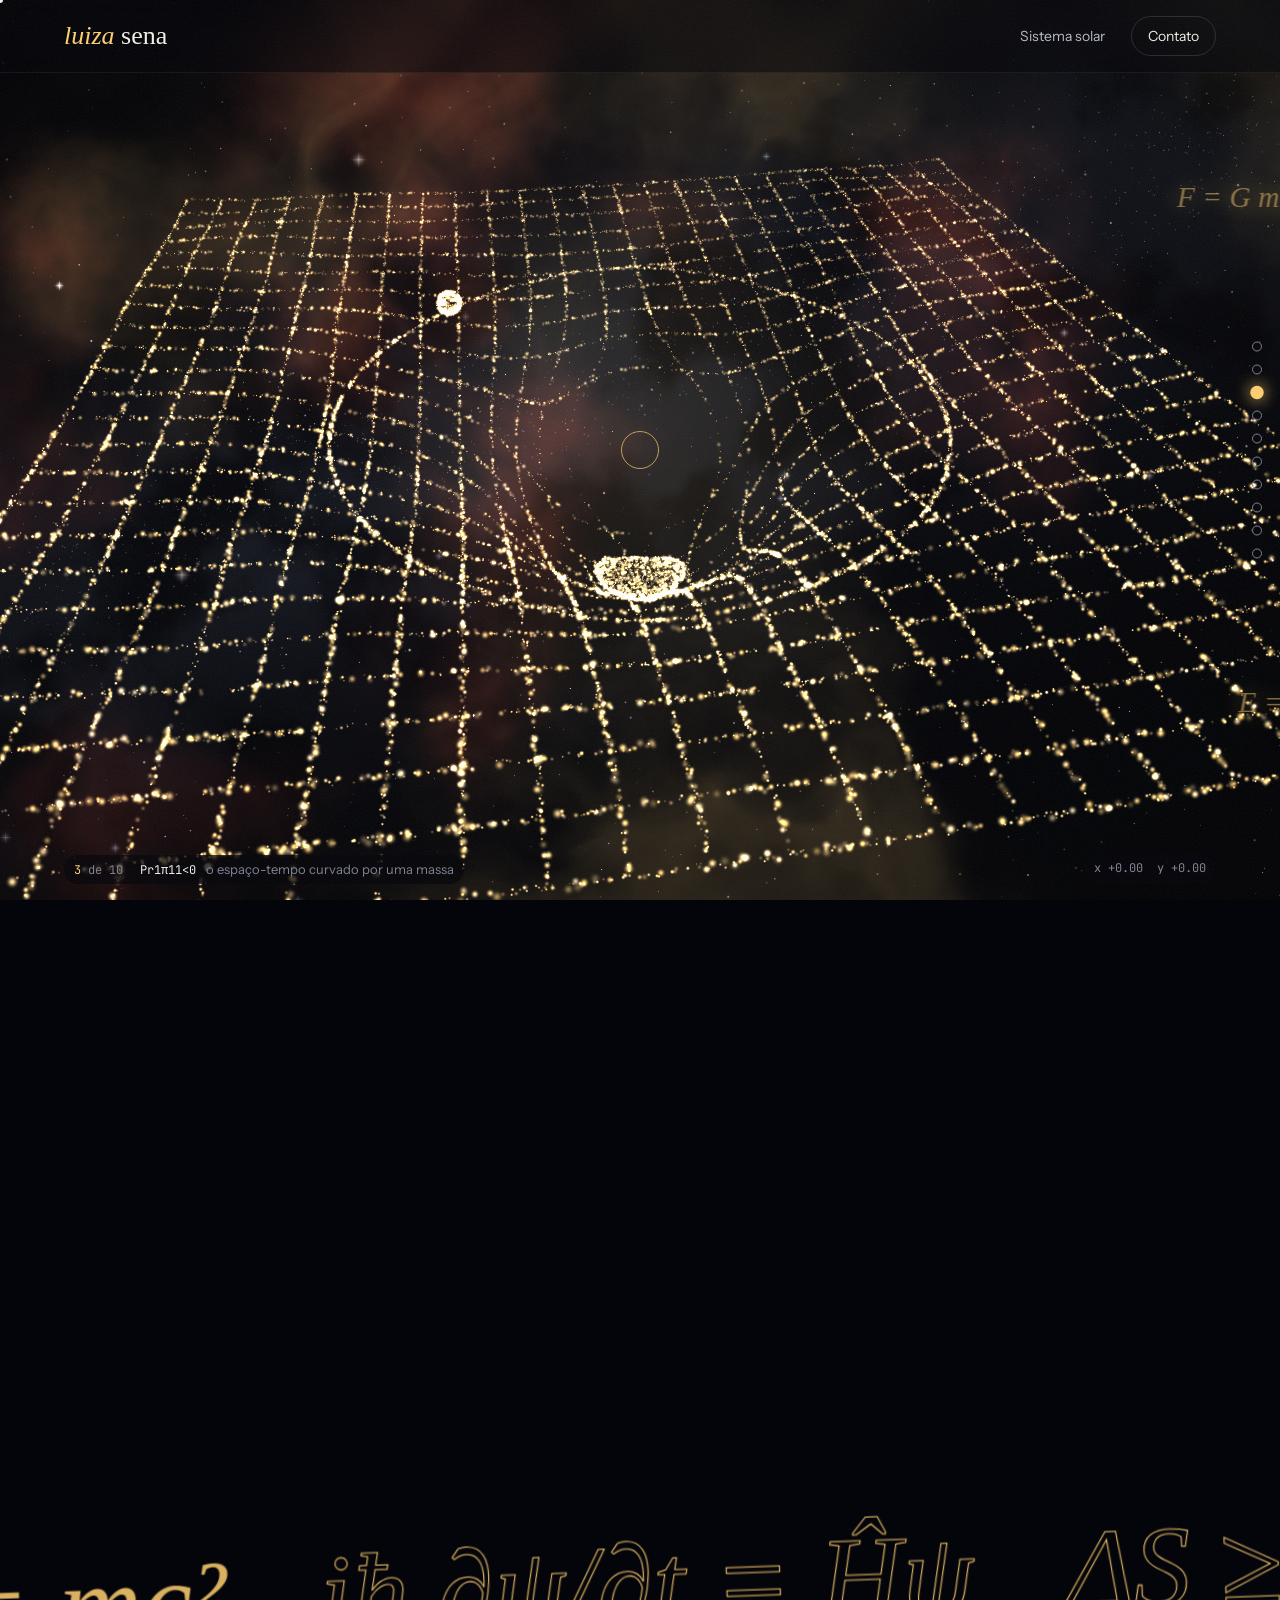
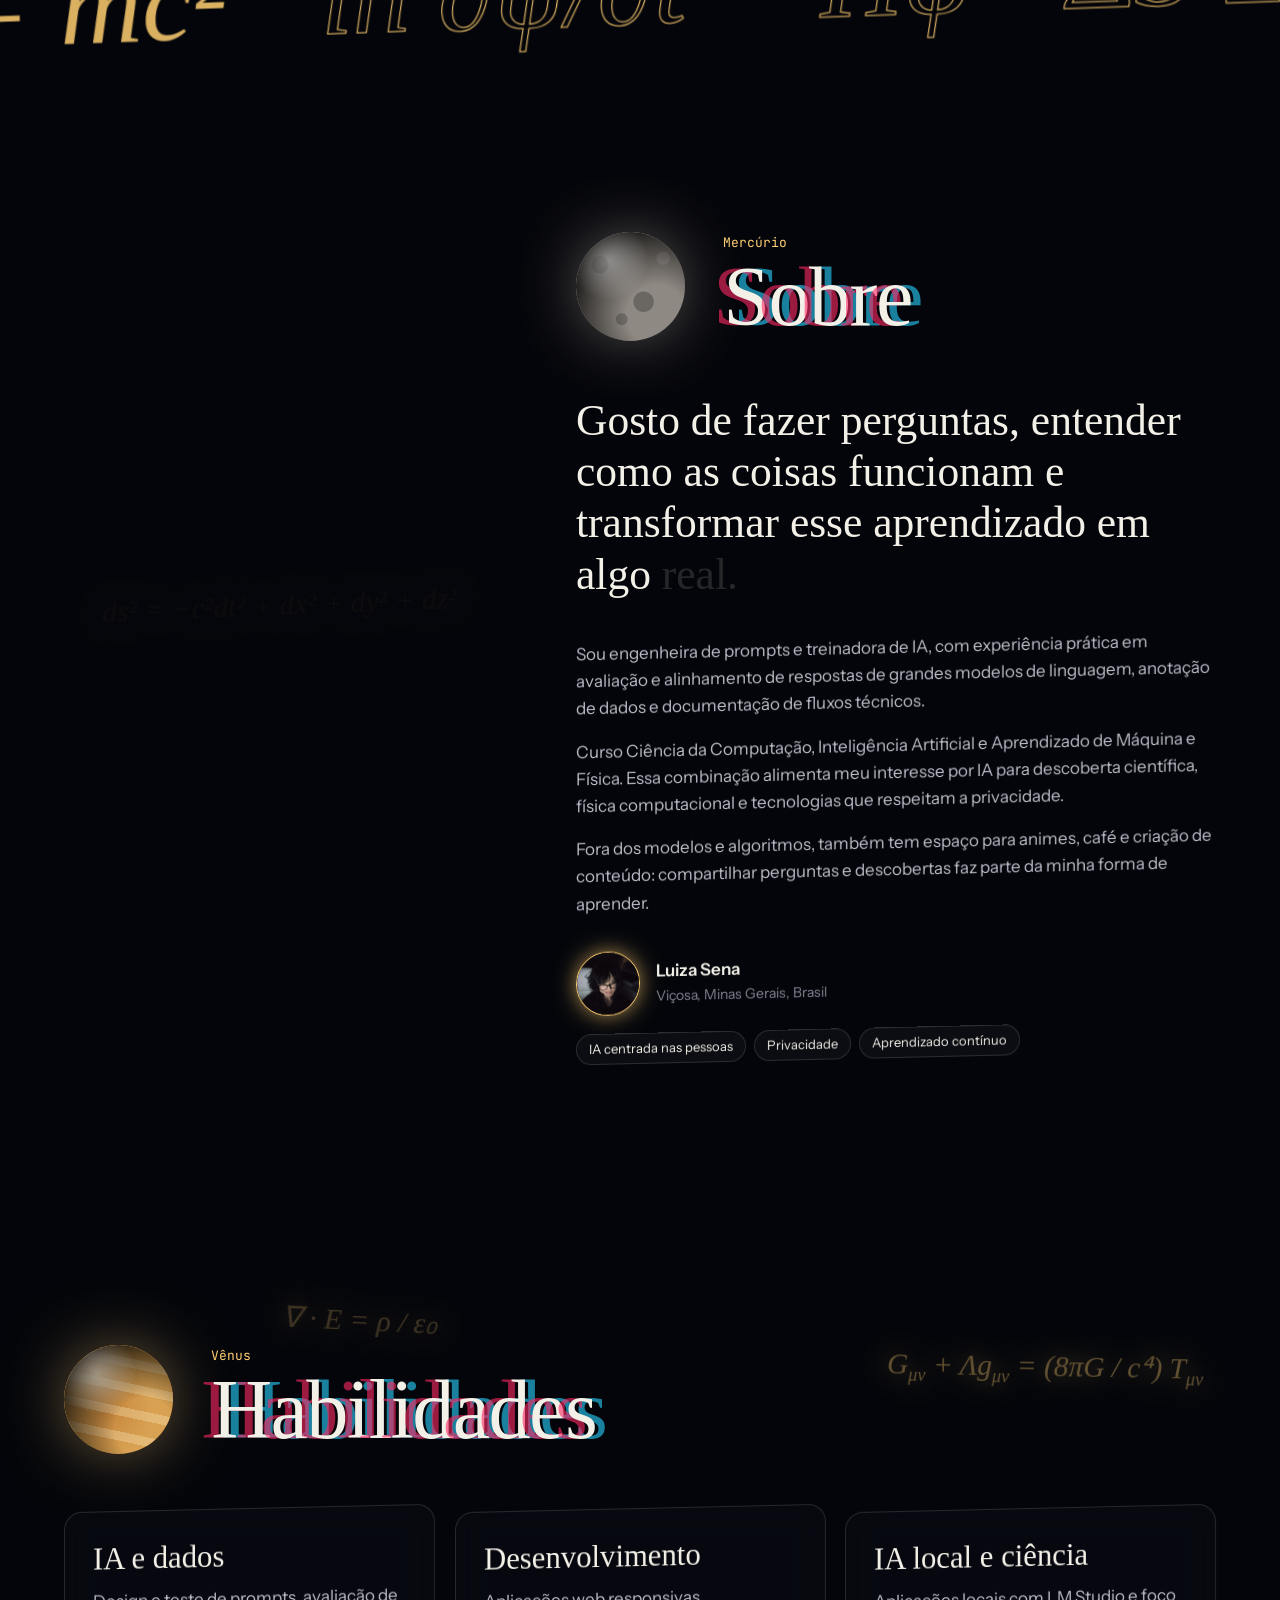
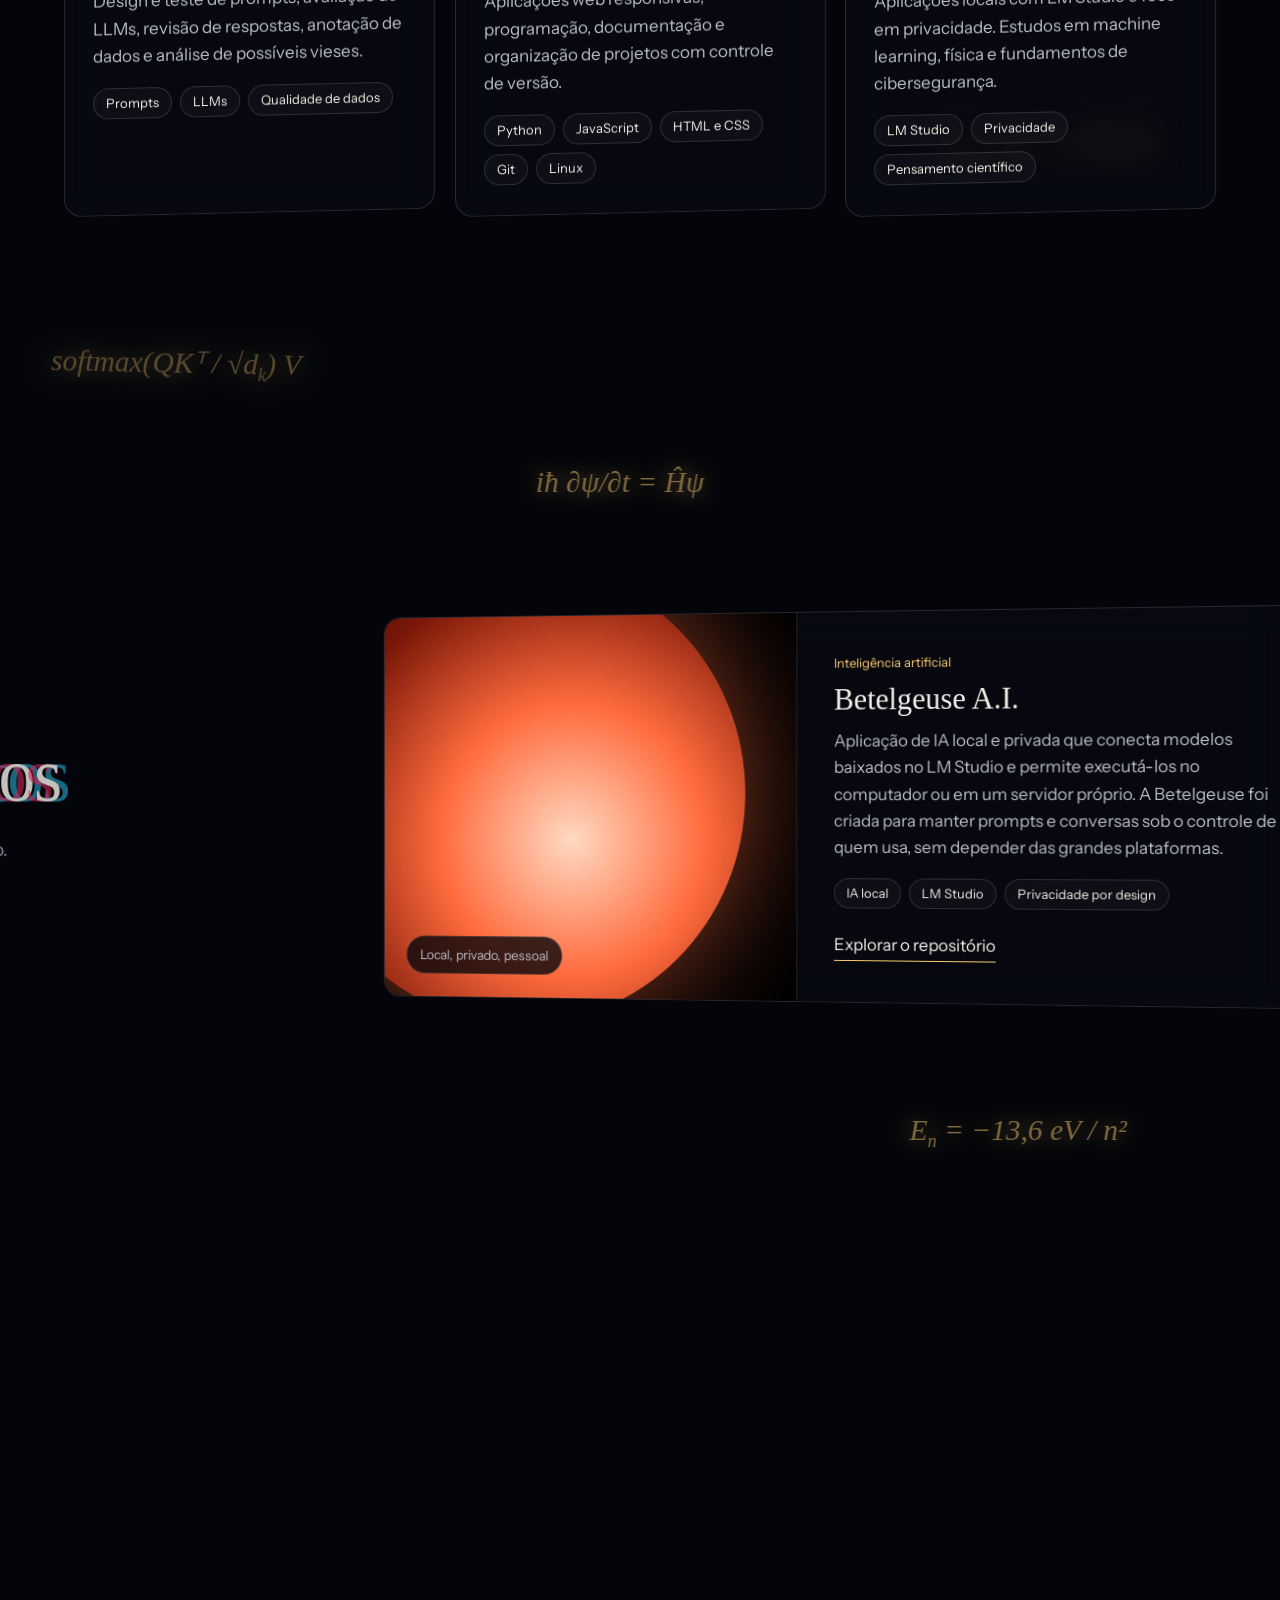
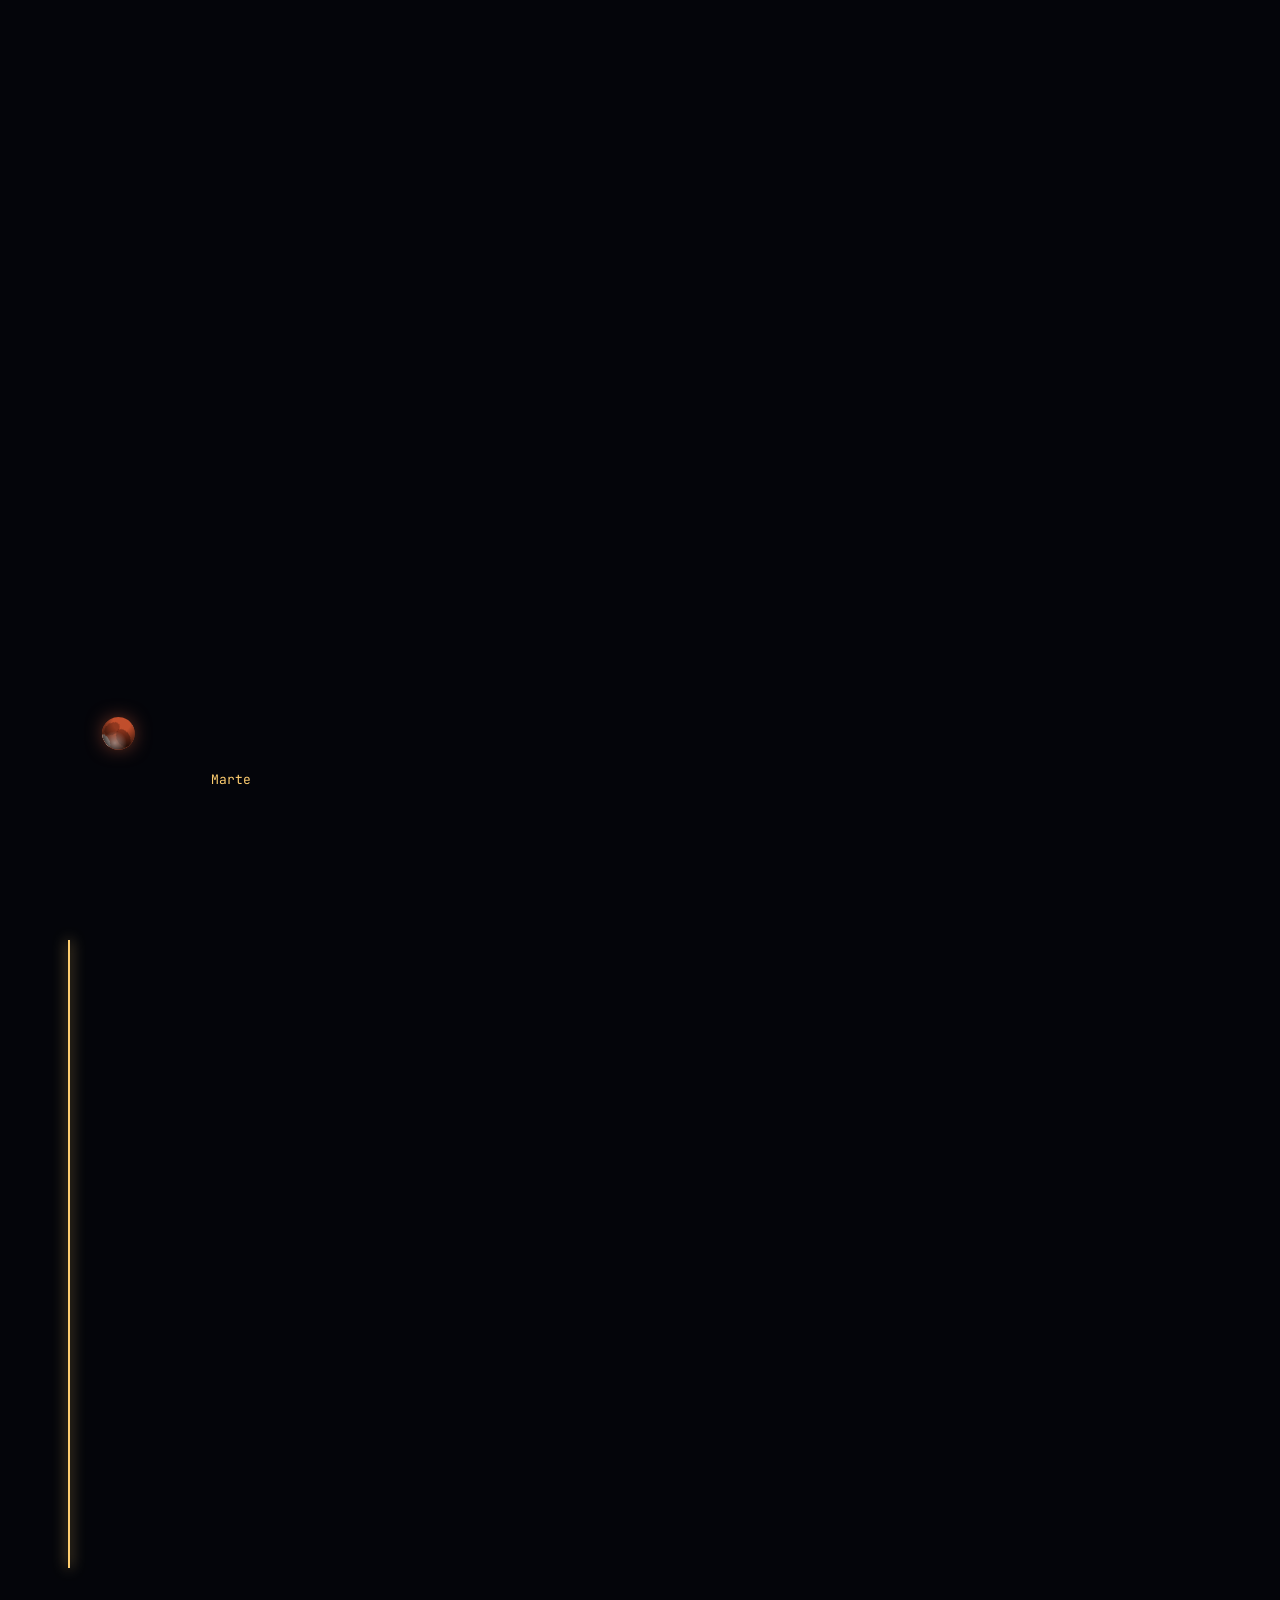
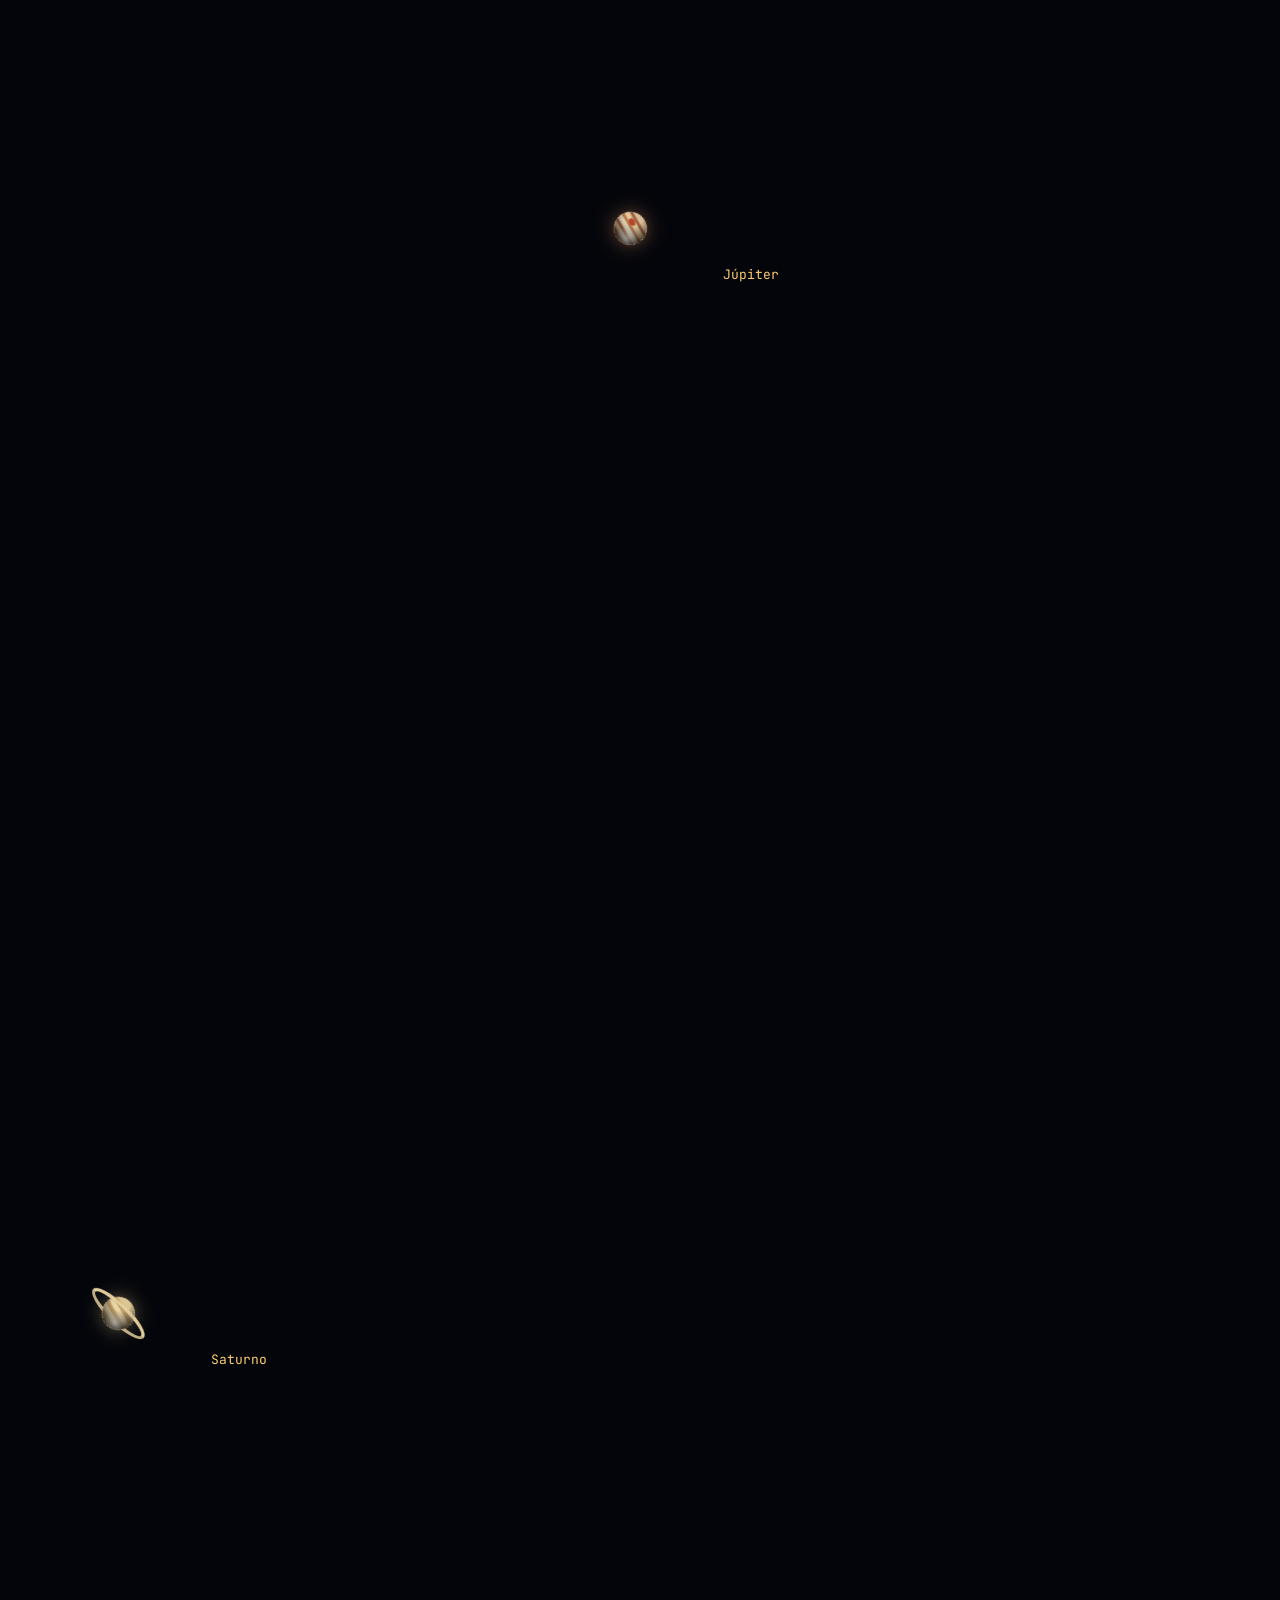
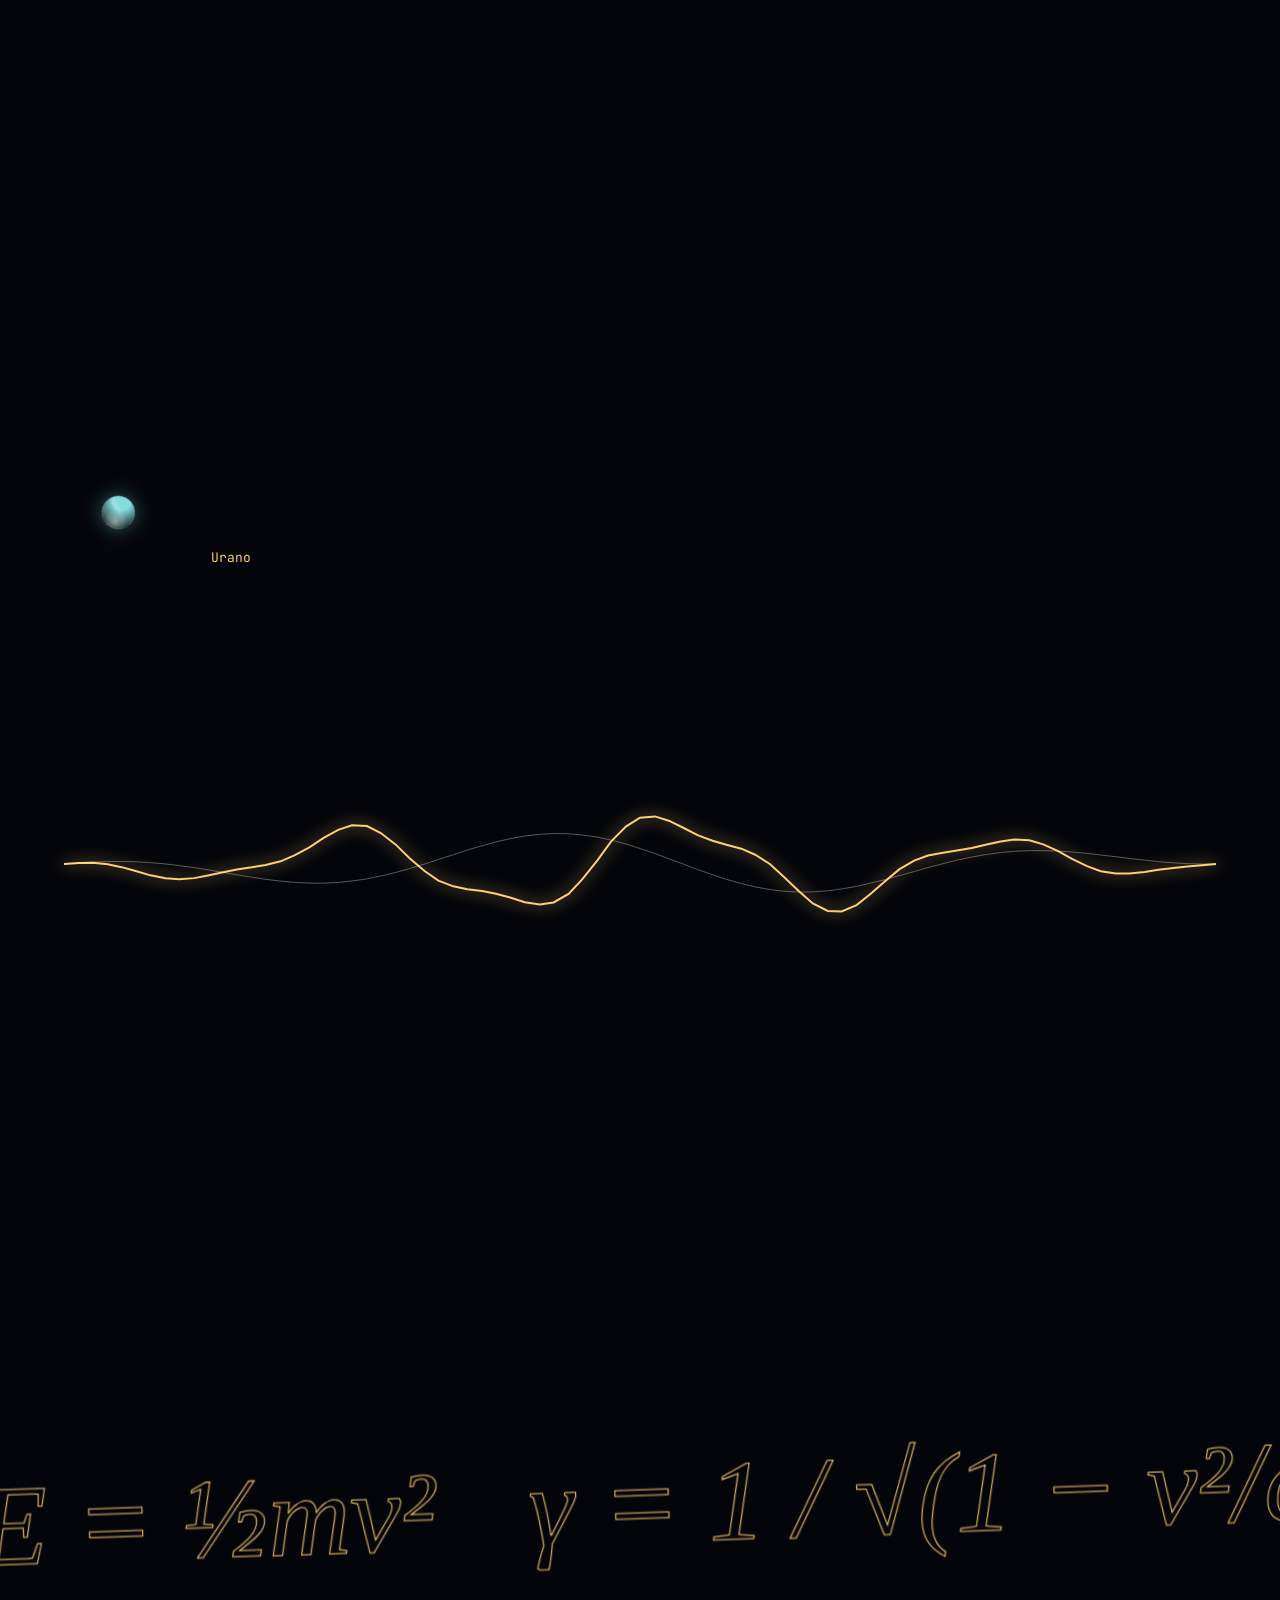
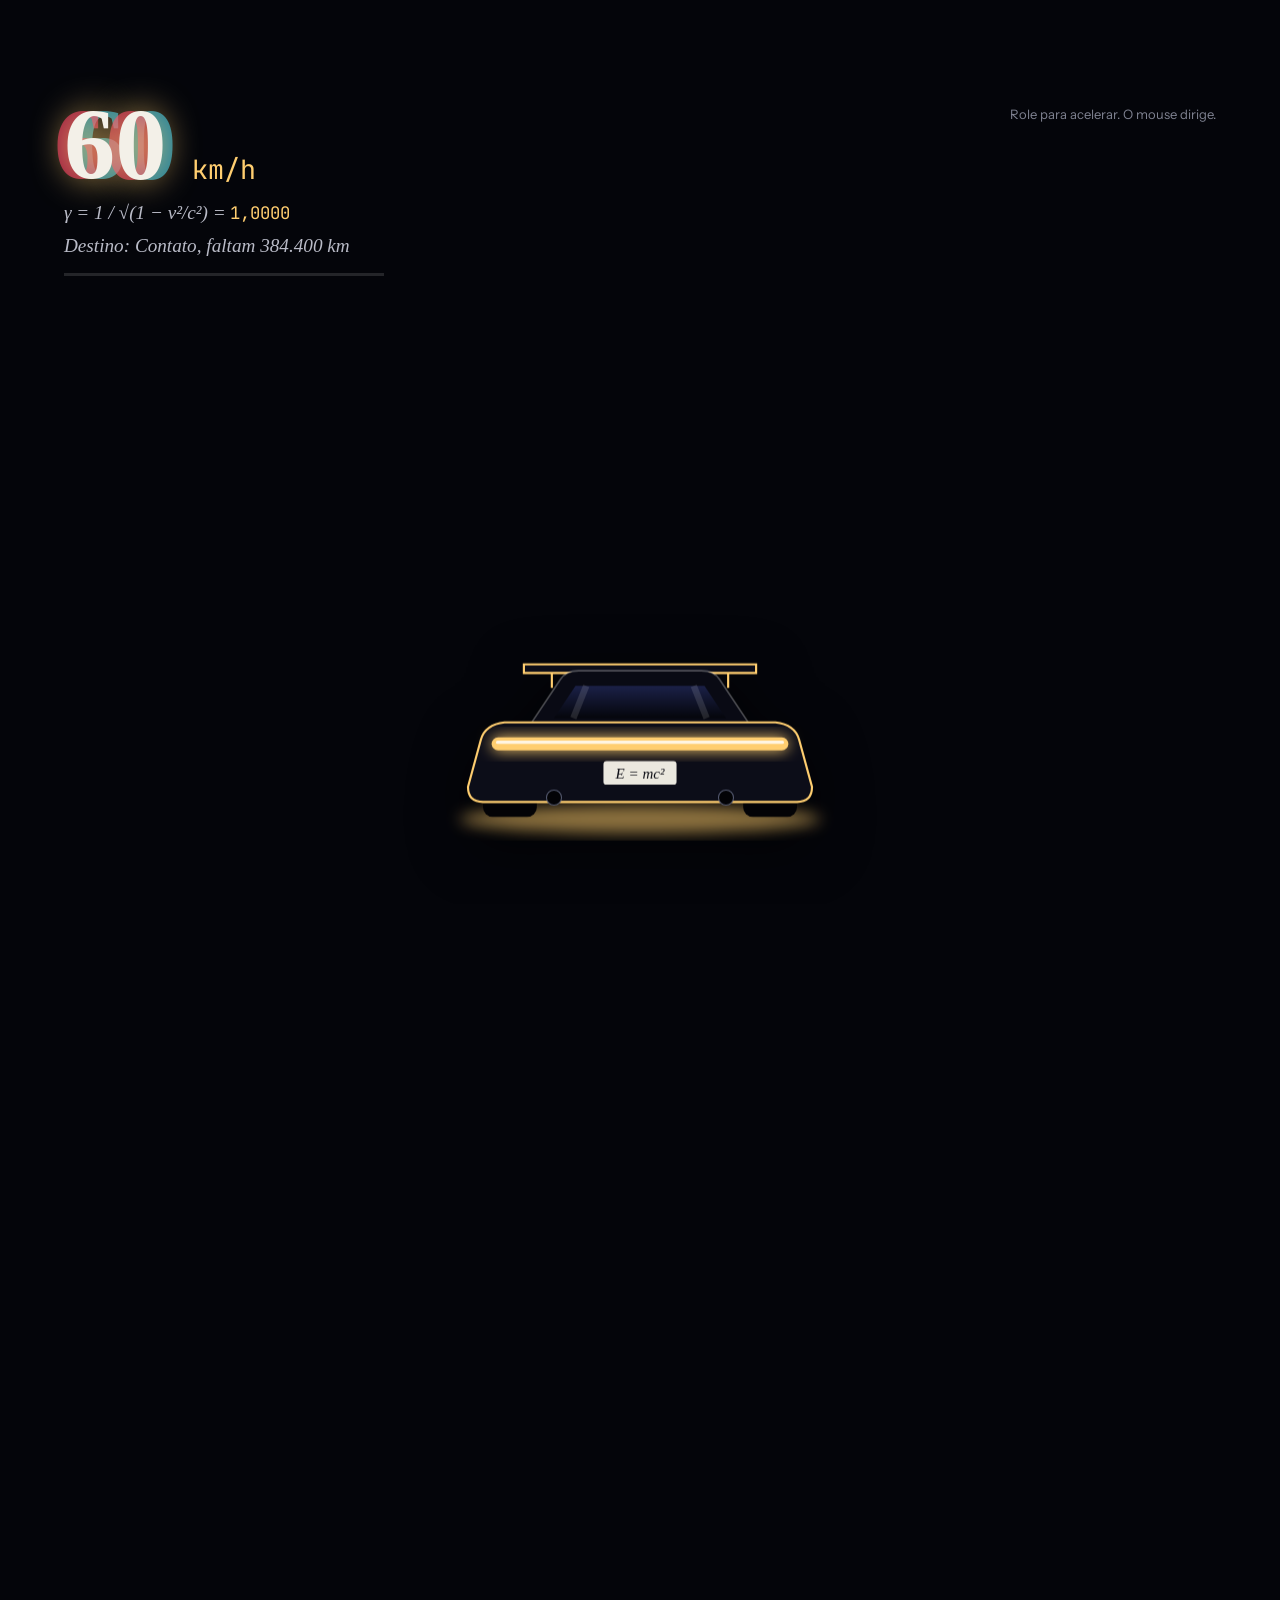
==== commit 60395e2d: "Portfólio: menu em sistema solar, fórmulas, estrada e mais efeitos de rolagem - A abertura do portfó" ====
--- a/portfolio.html
+++ b/portfolio.html
@@ -12,97 +12,118 @@
   <title>Luiza Sena | IA, código e ciência</title>
   <link rel="icon" href="assets/favicon.svg" type="image/svg+xml">
   <link rel="preload" href="assets/fonts/instrument-serif-latin-400-normal.woff2" as="font" type="font/woff2" crossorigin>
-  <link rel="stylesheet" href="assets/cosmos.css?v=2">
-  <script defer src="assets/cosmos.js?v=2"></script>
+  <link rel="stylesheet" href="assets/cosmos.css?v=3">
+  <script defer src="assets/cosmos.js?v=3"></script>
 </head>
 <body data-page="portfolio">
 
 <canvas id="cosmos" aria-hidden="true"></canvas>
 <div class="grain" aria-hidden="true"></div>
+<div class="cursor-glow" aria-hidden="true"></div>
 <div class="cursor" aria-hidden="true"><i></i><b></b></div>
 <div class="progress" aria-hidden="true"></div>
-<div class="veil" aria-hidden="true"></div>
-
-<a class="skip" href="#conteudo">Pular para o conteúdo</a>
+<div class="wipe" aria-hidden="true"></div>
+
+<a class="skip" href="#sobre">Pular para o conteúdo</a>
 
 <header class="top">
   <a class="wordmark" href="./" aria-label="Luiza Sena, voltar à página inicial"><em>luiza</em> sena</a>
-  <button class="menu-toggle" aria-expanded="false" aria-controls="menu">Menu</button>
-  <nav id="menu" aria-label="Navegação principal">
-    <a href="#sobre">Sobre</a>
-    <a href="#habilidades">Habilidades</a>
-    <a href="#projetos">Projetos</a>
-    <a href="#trajetoria">Trajetória</a>
-    <a href="#youtube">YouTube</a>
-    <a class="nav-cta" href="#contato">Vamos conversar</a>
+  <nav aria-label="Navegação principal">
+    <a href="#sistema">Sistema solar</a>
+    <a class="nav-cta" href="#contato">Contato</a>
   </nav>
 </header>
 
-<!-- Leitura do "instrumento": capítulo atual e posição do cursor. Decorativo. -->
+<!-- Leitura do "instrumento": capítulo atual, figura do fundo e posição do cursor. Decorativo. -->
 <div class="hud" aria-hidden="true">
-  <span class="hud-chapter"><b id="hud-n">1</b> de 7 <span id="hud-name">Estrela</span><span id="hud-fig"></span></span>
+  <span class="hud-chapter"><b id="hud-n">1</b> de <span id="hud-total">10</span> <span id="hud-name">Sistema solar</span><span id="hud-fig"></span></span>
   <span class="hud-data" id="hud-data">x +0.00  y +0.00</span>
 </div>
-<nav class="rail" aria-label="Capítulos da página"></nav>
+<nav class="rail" aria-label="Seções da página"></nav>
 
 <main id="conteudo">
 
-<section class="chapter hero" id="inicio" data-name="Estrela" data-fig="supergigante vermelha, como Betelgeuse">
-  <div class="wrap">
-    <p class="kicker"><span class="dot"></span>Luiza Sena, IA, código e ciência</p>
-    <h1 class="display">
-      <span class="line"><span>Transformo</span></span>
-      <span class="line"><span>curiosidade</span></span>
-      <span class="line it"><span>em código.</span></span>
-    </h1>
-    <p class="hero-text">Oi, eu sou a <strong>Luiza.</strong> Transformo curiosidade em código e inteligência artificial em possibilidades. Sempre pronta para a próxima missão.</p>
-    <div class="actions">
-      <a class="button" href="#projetos">Explorar missões</a>
-      <a class="link" href="assets/curriculo-luiza-sena.pdf" download>Baixar currículo completo</a>
-    </div>
-    <p class="hero-foot"><span>Computação + IA + Física</span><span>Curiosidade: ∞</span></p>
-  </div>
-  <p class="hint" aria-hidden="true">Mova o cursor. Clique no vazio. Role para viajar.</p>
-</section>
-
-<section class="chapter about" id="sobre" data-name="Galáxia" data-fig="espiral barrada, com halo de estrelas">
-  <div class="wrap about-grid">
-    <div class="about-main">
-      <h2 class="display rv"><span class="line"><span>Mente curiosa.</span></span><span class="line it"><span>Espírito livre.</span></span></h2>
+<!-- ================= Sistema solar: a seleção de seções ================= -->
+<section class="chapter hub" id="sistema" data-name="Sistema solar" data-fig="o Sol e oito planetas, cada um leva a uma seção">
+  <div class="hub-pin">
+    <div class="fms" aria-hidden="true">
+      <p class="fm" data-h data-s="0.5" style="left:6%;top:24%">T² ∝ a³</p>
+      <p class="fm" data-h data-s="-0.4" style="right:7%;top:20%">F = G m₁m₂ / r²</p>
+      <p class="fm fm-d" data-h data-s="0.7" style="left:9%;bottom:16%">v = √(GM / r)</p>
+      <p class="fm fm-d" data-h data-s="-0.6" style="right:9%;bottom:20%">E = −GMm / 2a</p>
+    </div>
+    <div class="hub-head">
+      <p class="kicker"><span class="dot"></span>Luiza Sena, IA, código e ciência</p>
+      <h1>Escolha um planeta</h1>
+      <p>Cada planeta leva a uma seção. Ou role a página para visitar todos em ordem.</p>
+    </div>
+    <div class="system">
+      <svg class="orbits" aria-hidden="true"></svg>
+      <span class="sun-rays" aria-hidden="true"></span>
+      <a class="planet" href="#sobre" data-planet="mercury"><span class="orb"><i class="ball"></i></span><span class="planet-name">Sobre</span></a>
+      <a class="planet" href="#habilidades" data-planet="venus"><span class="orb"><i class="ball"></i></span><span class="planet-name">Habilidades</span></a>
+      <a class="planet" href="#projetos" data-planet="earth"><span class="orb"><i class="ball"></i></span><span class="planet-name">Projetos</span></a>
+      <a class="planet" href="#experiencia" data-planet="mars"><span class="orb"><i class="ball"></i></span><span class="planet-name">Experiência</span></a>
+      <a class="planet" href="#cursos" data-planet="jupiter"><span class="orb"><i class="ball"></i></span><span class="planet-name">Cursos</span></a>
+      <a class="planet" href="#certificados" data-planet="saturn"><span class="orb"><i class="ring"></i><i class="ball"></i><i class="ring front"></i></span><span class="planet-name">Certificados</span></a>
+      <a class="planet" href="#youtube" data-planet="uranus"><span class="orb"><i class="ball"></i></span><span class="planet-name">YouTube</span></a>
+      <a class="planet" href="#contato" data-planet="neptune"><span class="orb"><i class="ball"></i></span><span class="planet-name">Contato</span></a>
+    </div>
+  </div>
+</section>
+
+<div class="ticker" aria-hidden="true"><div class="ticker-track" data-dir="1">
+  <span>e<sup>iπ</sup> + 1 = 0</span><span>∇ × B = μ₀J + μ₀ε₀ ∂E/∂t</span><span>E = mc²</span><span>iħ ∂ψ/∂t = Ĥψ</span><span>ΔS ≥ 0</span><span>F = ma</span>
+  <span>e<sup>iπ</sup> + 1 = 0</span><span>∇ × B = μ₀J + μ₀ε₀ ∂E/∂t</span><span>E = mc²</span><span>iħ ∂ψ/∂t = Ĥψ</span><span>ΔS ≥ 0</span><span>F = ma</span>
+</div></div>
+
+<!-- ================= Mercúrio: Sobre ================= -->
+<section class="chapter about side-r" id="sobre" data-name="Sobre" data-fig="galáxia espiral barrada">
+  <div class="fms" aria-hidden="true">
+    <p class="fm" data-s="0.35" style="left:5%;top:12%">e<sup>iπ</sup> + 1 = 0</p>
+    <p class="fm fm-d" data-s="-0.25" style="left:8%;top:62%">ds² = −c²dt² + dx² + dy² + dz²</p>
+    <p class="fm fm-d" data-s="0.5" style="left:22%;top:88%">∇ · E = ρ / ε₀</p>
+  </div>
+  <div class="wrap">
+    <div class="col">
+      <header class="head"><span class="emblem" data-planet="mercury"></span><div><p class="head-sub">Mercúrio</p><h2 class="title">Sobre</h2></div></header>
       <p class="statement" data-words>Gosto de fazer perguntas, entender como as coisas funcionam e transformar esse aprendizado em algo real.</p>
-      <div class="prose rv">
+      <div class="prose fx">
         <p>Sou engenheira de prompts e treinadora de IA, com experiência prática em avaliação e alinhamento de respostas de grandes modelos de linguagem, anotação de dados e documentação de fluxos técnicos.</p>
         <p>Curso Ciência da Computação, Inteligência Artificial e Aprendizado de Máquina e Física. Essa combinação alimenta meu interesse por IA para descoberta científica, física computacional e tecnologias que respeitam a privacidade.</p>
         <p>Fora dos modelos e algoritmos, também tem espaço para animes, café e criação de conteúdo: compartilhar perguntas e descobertas faz parte da minha forma de aprender.</p>
       </div>
-      <div class="person rv">
+      <div class="person fx" style="--side:1">
         <img src="assets/luiza.jpeg" width="64" height="64" alt="Foto de Luiza Sena" loading="lazy">
         <p><strong>Luiza Sena</strong><span>Viçosa, Minas Gerais, Brasil</span></p>
       </div>
-      <ul class="chips rv" aria-label="O que guia meu trabalho"><li>IA centrada nas pessoas</li><li>Privacidade</li><li>Aprendizado contínuo</li></ul>
-    </div>
-  </div>
-</section>
-
-<section class="chapter skills" id="habilidades" data-name="Gravidade" data-fig="o espaço-tempo curvado por uma massa">
-  <div class="wrap">
-    <h2 class="display rv"><span class="line"><span>Técnica</span></span><span class="line it"><span>mais instinto.</span></span></h2>
+      <ul class="chips fx" aria-label="O que guia meu trabalho"><li>IA centrada nas pessoas</li><li>Privacidade</li><li>Aprendizado contínuo</li></ul>
+    </div>
+  </div>
+</section>
+
+<!-- ================= Vênus: Habilidades ================= -->
+<section class="chapter skills" id="habilidades" data-name="Habilidades" data-fig="o espaço-tempo curvado por uma massa">
+  <div class="fms" aria-hidden="true">
+    <p class="fm" data-s="0.3" style="right:6%;top:9%">G<sub>μν</sub> + Λg<sub>μν</sub> = (8πG / c⁴) T<sub>μν</sub></p>
+    <p class="fm fm-d" data-s="-0.3" style="left:4%;top:86%">softmax(QKᵀ / √d<sub>k</sub>) V</p>
+    <p class="fm fm-d" data-s="0.45" style="right:10%;top:90%">θ ← θ − η ∇L(θ)</p>
+  </div>
+  <div class="wrap">
+    <header class="head"><span class="emblem" data-planet="venus"></span><div><p class="head-sub">Vênus</p><h2 class="title">Habilidades</h2></div></header>
     <div class="skill-grid">
-      <article class="glass tilt rv">
-        <p class="label">IA e dados</p>
-        <h3>Dar direção à inteligência.</h3>
+      <article class="glass tilt fx" style="--side:-1">
+        <h3>IA e dados</h3>
         <p>Design e teste de prompts, avaliação de LLMs, revisão de respostas, anotação de dados e análise de possíveis vieses.</p>
         <ul class="chips"><li>Prompts</li><li>LLMs</li><li>Qualidade de dados</li></ul>
       </article>
-      <article class="glass tilt rv">
-        <p class="label">Desenvolvimento</p>
-        <h3>Transformar ideia em interface.</h3>
+      <article class="glass tilt fx">
+        <h3>Desenvolvimento</h3>
         <p>Aplicações web responsivas, programação, documentação e organização de projetos com controle de versão.</p>
         <ul class="chips"><li>Python</li><li>JavaScript</li><li>HTML e CSS</li><li>Git</li><li>Linux</li></ul>
       </article>
-      <article class="glass tilt rv">
-        <p class="label">IA local e ciência</p>
-        <h3>Explorar com responsabilidade.</h3>
+      <article class="glass tilt fx" style="--side:1">
+        <h3>IA local e ciência</h3>
         <p>Aplicações locais com LM Studio e foco em privacidade. Estudos em machine learning, física e fundamentos de cibersegurança.</p>
         <ul class="chips"><li>LM Studio</li><li>Privacidade</li><li>Pensamento científico</li></ul>
       </article>
@@ -110,18 +131,24 @@
   </div>
 </section>
 
-<section class="chapter projects" id="projetos" data-name="Átomo" data-fig="átomo: núcleo e órbitas de elétrons">
+<!-- ================= Terra: Projetos (a rolagem vira movimento lateral) ================= -->
+<section class="chapter projects" id="projetos" data-name="Projetos" data-fig="átomo: núcleo e órbitas de elétrons">
   <div class="hscroll">
     <div class="hscroll-pin">
+      <div class="fms" aria-hidden="true">
+        <p class="fm" data-h data-s="0.12" style="left:46%;top:12%">iħ ∂ψ/∂t = Ĥψ</p>
+        <p class="fm fm-d" data-h data-s="0.2" style="left:78%;top:84%">E<sub>n</sub> = −13,6 eV / n²</p>
+        <p class="fm fm-d" data-h data-s="0.3" style="left:120%;top:10%">Δx Δp ≥ ħ / 2</p>
+      </div>
       <div class="hscroll-track">
         <div class="panel panel-intro">
-          <h2 class="display"><span class="line"><span>Cada projeto,</span></span><span class="line it"><span>uma nova missão.</span></span></h2>
-          <p>Experimentos, descobertas e soluções. Uma seleção do que venho construindo.</p>
-          <p class="panel-hint" aria-hidden="true">Deslize para o lado para ver as missões.</p>
+          <header class="head"><span class="emblem" data-planet="earth"></span><div><p class="head-sub">Terra</p><h2 class="title">Projetos</h2></div></header>
+          <p>Uma seleção do que venho construindo.</p>
+          <p class="panel-hint" aria-hidden="true">Deslize para o lado para ver os projetos.</p>
         </div>
 
         <article class="panel glass project">
-          <div class="project-art art-star" aria-hidden="true"><i></i><p>Inteligência perto de você.<br><strong>Seus dados também.</strong></p></div>
+          <div class="project-art art-star" aria-hidden="true"><i></i><p>Local, privado, pessoal</p></div>
           <div class="project-body">
             <p class="label">Inteligência artificial</p>
             <h3>Betelgeuse A.I.</h3>
@@ -136,7 +163,7 @@
           <div class="project-body">
             <p class="label">Desenvolvimento web</p>
             <h3>Random Animes</h3>
-            <p>Uma aplicação para descobrir animes e mangás, com filtros por gênero e modos de navegação separados. Para a eterna dúvida: o que assistir agora?</p>
+            <p>Uma aplicação para descobrir animes e mangás, com filtros por gênero e modos de navegação separados.</p>
             <ul class="chips"><li>HTML</li><li>CSS</li><li>JavaScript</li></ul>
             <a class="link" href="https://luizasenacafe.github.io/random_animes/" target="_blank" rel="noopener noreferrer">Visitar o projeto</a>
           </div>
@@ -146,7 +173,7 @@
           <div class="project-art art-orbit" aria-hidden="true"><i></i><i></i><i></i></div>
           <div class="project-body">
             <p class="label">Desenvolvimento web</p>
-            <h3>Este cantinho na internet</h3>
+            <h3>Este portfólio</h3>
             <p>Meu portfólio pessoal: projetos, trajetória e interesses em um espaço que também tem a minha personalidade.</p>
             <a class="link" href="https://github.com/luizasenacafe/luizasenacafe.github.io" target="_blank" rel="noopener noreferrer">Ver como foi feito</a>
           </div>
@@ -156,93 +183,124 @@
   </div>
 </section>
 
-<section class="chapter journey" id="trajetoria" data-name="Hélice" data-fig="dupla hélice do DNA">
-  <div class="wrap">
-    <h2 class="display rv"><span class="line"><span>A próxima fase</span></span><span class="line it"><span>começa agora.</span></span></h2>
-    <p class="section-note rv">Aprender, colocar em prática, refinar. E começar a próxima fase.</p>
-
-    <div class="journey-grid">
-      <div>
-        <h3 class="sub rv">Onde venho contribuindo</h3>
-        <ol class="timeline">
-          <li>
-            <p class="when">Abril de 2026 até hoje, remoto</p>
-            <h4>Engenheira de Prompts</h4>
-            <p class="where">Outlier AI</p>
-            <p>Criação, teste e avaliação de prompts para grandes modelos de linguagem. Revisão de respostas, identificação de falhas e documentação de critérios de avaliação.</p>
-          </li>
-          <li>
-            <p class="when">2025 a 2026, remoto</p>
-            <h4>Analista de Dados e Treinadora de IA</h4>
-            <p class="where">RWS Group</p>
-            <p>Análise e anotação de dados, avaliação de qualidade e possíveis vieses em respostas de IA, além de feedback e documentação para treinamento de modelos.</p>
-          </li>
-          <li>
-            <p class="when">2024 a 2025, freelancer</p>
-            <h4>Desenvolvedora Web</h4>
-            <p class="where">Projeto para uma profissional de Psicologia</p>
-            <p>Planejamento, desenvolvimento e publicação de um site profissional responsivo, do conceito ao lançamento. Gestão e otimização do Perfil da Empresa no Google.</p>
-          </li>
-        </ol>
-      </div>
-      <div>
-        <h3 class="sub rv">O que sigo aprendendo</h3>
-        <article class="glass study rv">
-          <p class="when">Bacharelado, em andamento</p>
-          <h4>Ciência da Computação</h4>
-          <p>UNINTER, 2º ano</p>
-          <p class="small">Conclusão prevista: 2030</p>
-        </article>
-        <article class="glass study rv">
-          <p class="when">Tecnólogo, em andamento</p>
-          <h4>Inteligência Artificial e Aprendizado de Máquina</h4>
-          <p>UNIASSELVI</p>
-          <p class="small">Conclusão prevista: 1º semestre de 2029</p>
-        </article>
-        <article class="glass study rv">
-          <p class="when">Licenciatura, em andamento</p>
-          <h4>Física</h4>
-          <p>Unicesumar</p>
-          <p class="small">Conclusão prevista: 2º semestre de 2030</p>
-        </article>
-        <div class="languages rv">
-          <h4>Palavras também conectam.</h4>
-          <p>Português nativo, inglês intermediário, espanhol básico.</p>
-        </div>
-      </div>
-    </div>
-
-    <h3 class="sub rv">Mais algumas peças dessa jornada: certificações e cursos</h3>
-    <div class="cert-grid">
-      <article class="glass rv"><p class="when">107 horas, 2026</p><h4>AI Specialist</h4><p>Santander Digital Immersion: Alura, FIAP, PM3 e StartSe</p></article>
-      <article class="glass rv"><p class="when">Cisco Networking Academy</p><h4>Introdução à Cibersegurança</h4><p>Selo digital verificado</p></article>
-      <article class="glass rv"><p class="when">20 horas, 2026</p><h4>Python: Programação Orientada a Objetos para Iniciantes</h4><p>Extensão universitária, UNINTER</p></article>
-      <article class="glass rv"><p class="when">40 horas, 2026</p><h4>Letramento Digital: Introdução Profissional</h4><p>SENAI-MG</p></article>
-    </div>
-  </div>
-</section>
-
-<section class="chapter channel" id="youtube" data-name="Sinal" data-fig="interferência entre duas ondas">
-  <div class="wrap">
-    <h2 class="display rv"><span class="line"><span>Ciência, games</span></span><span class="line it"><span>e um pouco de caos.</span></span></h2>
-    <div class="channel-intro rv">
+<!-- ================= Marte: Experiência ================= -->
+<section class="chapter experience side-l" id="experiencia" data-name="Experiência" data-fig="dupla hélice do DNA">
+  <div class="fms" aria-hidden="true">
+    <p class="fm" data-s="0.3" style="right:5%;top:10%">P(A|B) = P(B|A) P(A) / P(B)</p>
+    <p class="fm fm-d" data-s="-0.3" style="right:9%;top:84%">H = −Σ p<sub>i</sub> log p<sub>i</sub></p>
+  </div>
+  <div class="wrap">
+    <div class="col">
+      <header class="head"><span class="emblem" data-planet="mars"></span><div><p class="head-sub">Marte</p><h2 class="title">Experiência</h2></div></header>
+      <ol class="timeline">
+        <li class="fx" style="--side:-1">
+          <p class="when">Abril de 2026 até hoje, remoto</p>
+          <h3>Engenheira de Prompts</h3>
+          <p class="where">Outlier AI</p>
+          <p>Criação, teste e avaliação de prompts para grandes modelos de linguagem. Revisão de respostas, identificação de falhas e documentação de critérios de avaliação.</p>
+        </li>
+        <li class="fx" style="--side:-1">
+          <p class="when">2025 a 2026, remoto</p>
+          <h3>Analista de Dados e Treinadora de IA</h3>
+          <p class="where">RWS Group</p>
+          <p>Análise e anotação de dados, avaliação de qualidade e possíveis vieses em respostas de IA, além de feedback e documentação para treinamento de modelos.</p>
+        </li>
+        <li class="fx" style="--side:-1">
+          <p class="when">2024 a 2025, freelancer</p>
+          <h3>Desenvolvedora Web</h3>
+          <p class="where">Projeto para uma profissional de Psicologia</p>
+          <p>Planejamento, desenvolvimento e publicação de um site profissional responsivo, do conceito ao lançamento. Gestão e otimização do Perfil da Empresa no Google.</p>
+        </li>
+      </ol>
+    </div>
+  </div>
+</section>
+
+<!-- ================= Júpiter: Cursos ================= -->
+<section class="chapter courses side-r" id="cursos" data-name="Cursos" data-fig="atrator de Lorenz, o desenho do caos">
+  <div class="fms" aria-hidden="true">
+    <p class="fm" data-s="0.25" style="left:4%;top:8%">dx/dt = σ(y − x)</p>
+    <p class="fm" data-s="0.4" style="left:7%;top:20%">dy/dt = x(ρ − z) − y</p>
+    <p class="fm fm-d" data-s="0.55" style="left:5%;top:32%">dz/dt = xy − βz</p>
+    <p class="fm fm-d" data-s="-0.3" style="left:6%;top:74%">∫<sub>a</sub><sup>b</sup> f(x) dx = F(b) − F(a)</p>
+    <p class="fm fm-d" data-s="0.35" style="left:10%;top:92%">lim<sub>h→0</sub> [f(x + h) − f(x)] / h</p>
+  </div>
+  <div class="wrap">
+    <div class="col">
+      <header class="head"><span class="emblem" data-planet="jupiter"></span><div><p class="head-sub">Júpiter</p><h2 class="title">Cursos</h2></div></header>
+      <article class="glass study tilt fx" style="--side:1">
+        <p class="when">Bacharelado, em andamento</p>
+        <h3>Ciência da Computação</h3>
+        <p>UNINTER, 2º ano</p>
+        <p class="small">Conclusão prevista: 2030</p>
+      </article>
+      <article class="glass study tilt fx" style="--side:-1">
+        <p class="when">Tecnólogo, em andamento</p>
+        <h3>Inteligência Artificial e Aprendizado de Máquina</h3>
+        <p>UNIASSELVI</p>
+        <p class="small">Conclusão prevista: 1º semestre de 2029</p>
+      </article>
+      <article class="glass study tilt fx" style="--side:1">
+        <p class="when">Licenciatura, em andamento</p>
+        <h3>Física</h3>
+        <p>Unicesumar</p>
+        <p class="small">Conclusão prevista: 2º semestre de 2030</p>
+      </article>
+      <div class="languages fx">
+        <h3>Idiomas</h3>
+        <p>Português nativo, inglês intermediário, espanhol básico.</p>
+      </div>
+    </div>
+  </div>
+</section>
+
+<!-- ================= Saturno: Certificados ================= -->
+<section class="chapter certs side-l" id="certificados" data-name="Certificados" data-fig="tesserato, o cubo de quatro dimensões">
+  <div class="fms" aria-hidden="true">
+    <p class="fm" data-s="0.3" style="right:6%;top:10%">V − E + F = 2</p>
+    <p class="fm fm-d" data-s="-0.35" style="right:8%;top:86%">2ⁿ vértices, n · 2ⁿ⁻¹ arestas</p>
+  </div>
+  <div class="wrap">
+    <div class="col">
+      <header class="head"><span class="emblem" data-planet="saturn"></span><div><p class="head-sub">Saturno</p><h2 class="title">Certificados</h2></div></header>
+      <div class="cert-grid">
+        <article class="glass tilt holo fx deal" style="--i:0;--c:0;--r:0"><p class="when">107 horas, 2026</p><h3>AI Specialist</h3><p>Santander Digital Immersion: Alura, FIAP, PM3 e StartSe</p></article>
+        <article class="glass tilt holo fx deal" style="--i:1;--c:1;--r:0"><p class="when">Cisco Networking Academy</p><h3>Introdução à Cibersegurança</h3><p>Selo digital verificado</p></article>
+        <article class="glass tilt holo fx deal" style="--i:2;--c:0;--r:1"><p class="when">20 horas, 2026</p><h3>Python: Programação Orientada a Objetos para Iniciantes</h3><p>Extensão universitária, UNINTER</p></article>
+        <article class="glass tilt holo fx deal" style="--i:3;--c:1;--r:1"><p class="when">40 horas, 2026</p><h3>Letramento Digital: Introdução Profissional</h3><p>SENAI-MG</p></article>
+      </div>
+    </div>
+  </div>
+</section>
+
+<!-- ================= Urano: YouTube ================= -->
+<section class="chapter channel" id="youtube" data-name="YouTube" data-fig="interferência entre duas ondas">
+  <div class="fms" aria-hidden="true">
+    <p class="fm" data-s="0.3" style="right:5%;top:8%">∂²u/∂t² = c² ∇²u</p>
+    <p class="fm fm-d" data-s="-0.3" style="left:4%;top:90%">y = A sin(kx − ωt)</p>
+    <p class="fm fm-d" data-s="0.4" style="right:8%;top:92%">f̂(ξ) = ∫ f(x) e<sup>−2πixξ</sup> dx</p>
+  </div>
+  <div class="wrap">
+    <header class="head"><span class="emblem" data-planet="uranus"></span><div><p class="head-sub">Urano</p><h2 class="title">YouTube</h2></div></header>
+    <div class="channel-intro fx">
       <div>
         <h3>Luizométrico</h3>
-        <p class="when">YouTube, @shinnnji22</p>
-      </div>
-      <p>No meu canal, matemática e física encontram os games e o humor. Tem relatividade enquanto jogo Minecraft, limites explicados de um jeito descontraído e até uma lista da UNICAMP no meio de uma batalha contra o Sans, de Undertale. Um espaço para explorar ideias e aprender junto, sem perder a diversão.</p>
+        <p class="when">@shinnnji22</p>
+      </div>
+      <p>No meu canal, matemática e física encontram os games e o humor. Tem relatividade enquanto jogo Minecraft, limites explicados de um jeito descontraído e até uma lista da UNICAMP no meio de uma batalha contra o Sans, de Undertale.</p>
       <a class="button" href="https://www.youtube.com/@shinnnji22" target="_blank" rel="noopener noreferrer">Conhecer o canal</a>
     </div>
+    <svg class="wave" viewBox="0 0 1000 120" preserveAspectRatio="none" aria-hidden="true"><path id="wave-a"/><path id="wave-b"/></svg>
     <div class="video-grid">
-      <a class="video tilt rv" href="https://www.youtube.com/watch?v=ZzKhgfQUWh8" target="_blank" rel="noopener noreferrer">
+      <a class="video tilt fx" style="--side:-1" href="https://www.youtube.com/watch?v=ZzKhgfQUWh8" target="_blank" rel="noopener noreferrer">
         <span class="thumb"><img src="https://i.ytimg.com/vi/ZzKhgfQUWh8/hqdefault.jpg" width="480" height="360" alt="" loading="lazy"></span>
         <span class="video-title">lutando contra o Sans (Undertale) MAS eu tô fazendo uma lista da UNICAMP</span>
       </a>
-      <a class="video tilt rv" href="https://www.youtube.com/watch?v=6Ul7VxnznYo" target="_blank" rel="noopener noreferrer">
+      <a class="video tilt fx" href="https://www.youtube.com/watch?v=6Ul7VxnznYo" target="_blank" rel="noopener noreferrer">
         <span class="thumb"><img src="https://i.ytimg.com/vi/6Ul7VxnznYo/hqdefault.jpg" width="480" height="360" alt="" loading="lazy"></span>
         <span class="video-title">a teoria da relatividade mas eu to jogando Minecraft</span>
       </a>
-      <a class="video tilt rv" href="https://www.youtube.com/watch?v=N7-oThNTtPM" target="_blank" rel="noopener noreferrer">
+      <a class="video tilt fx" style="--side:1" href="https://www.youtube.com/watch?v=N7-oThNTtPM" target="_blank" rel="noopener noreferrer">
         <span class="thumb"><img src="https://i.ytimg.com/vi/N7-oThNTtPM/hqdefault.jpg" width="480" height="360" alt="" loading="lazy"></span>
         <span class="video-title">resolvendo um desafio matematico de madrugada pq to sem nada pra fazer</span>
       </a>
@@ -250,30 +308,73 @@
   </div>
 </section>
 
-<section class="chapter contact" id="contato" data-name="Horizonte" data-fig="buraco negro com disco de acreção e jatos">
-  <div class="wrap">
-    <blockquote class="creed rv">
-      <p class="display"><span class="line"><span>Proteger o que importa.</span></span><span class="line it"><span>Criar o que vem depois.</span></span></p>
-      <footer>Por trás da estética, o de sempre: curiosidade científica, cuidado com os dados e liberdade para experimentar. <a class="link" href="https://github.com/luizasenacafe" target="_blank" rel="noopener noreferrer">Acompanhe minhas próximas missões no GitHub</a></footer>
-    </blockquote>
-
-    <div class="contact-block">
-      <h2 class="display rv"><span class="line"><span>Vamos criar</span></span><span class="line it"><span>algo incrível?</span></span></h2>
-      <p class="rv">Sobre inteligência artificial, desenvolvimento, ciência ou uma boa recomendação de anime. Coisas boas também se constroem em equipe.</p>
-      <a class="email rv" href="mailto:luiizan12@gmail.com">luiizan12@gmail.com</a>
-      <div class="contact-links rv">
+<div class="ticker" aria-hidden="true"><div class="ticker-track" data-dir="-1">
+  <span>v = v₀ + at</span><span>Δs = v₀t + ½at²</span><span>F = ma</span><span>E = ½mv²</span><span>γ = 1 / √(1 − v²/c²)</span><span>E = γmc²</span>
+  <span>v = v₀ + at</span><span>Δs = v₀t + ½at²</span><span>F = ma</span><span>E = ½mv²</span><span>γ = 1 / √(1 − v²/c²)</span><span>E = γmc²</span>
+</div></div>
+
+<!-- ================= Estrada: o carro acelera com a rolagem até o destino ================= -->
+<section class="chapter road" id="estrada" data-name="Estrada" data-fig="a caminho do contato, acelerando até perto da velocidade da luz">
+  <div class="road-pin">
+    <canvas id="road-canvas" aria-hidden="true"></canvas>
+    <h2 class="sr-only">Estrada até o contato</h2>
+    <p class="sr-only">Cena decorativa: um carro acelera numa estrada conforme a página é rolada, até chegar à seção de contato.</p>
+    <div class="road-hud" aria-hidden="true">
+      <p class="road-speed"><b id="rd-v">60</b> <span id="rd-u">km/h</span></p>
+      <p class="road-eq">γ = 1 / √(1 − v²/c²) = <b id="rd-g">1,0000</b></p>
+      <p class="road-eq" id="rd-d">Destino: Contato</p>
+      <div class="road-bar"><i id="rd-bar"></i></div>
+    </div>
+    <p class="road-tip" aria-hidden="true">Role para acelerar. O mouse dirige.</p>
+    <svg class="car" viewBox="0 0 400 200" aria-hidden="true">
+      <defs>
+        <filter id="car-glow" x="-30%" y="-80%" width="160%" height="260%"><feGaussianBlur stdDeviation="7"/></filter>
+        <linearGradient id="car-glass" x1="0" y1="0" x2="0" y2="1"><stop offset="0" stop-color="#1b2148"/><stop offset="1" stop-color="#05060c"/></linearGradient>
+      </defs>
+      <ellipse cx="200" cy="180" rx="168" ry="13" fill="currentColor" opacity=".55" filter="url(#car-glow)"/>
+      <rect x="54" y="128" width="50" height="50" rx="9" fill="#030306"/><rect x="296" y="128" width="50" height="50" rx="9" fill="#030306"/>
+      <path d="M92 36 H308 V44 H92Z M118 44 v14 M282 44 v14" fill="#0c0d18" stroke="currentColor" stroke-width="2"/>
+      <path d="M98 92 L126 50 Q131 42 143 42 H257 Q269 42 274 50 L302 92Z" fill="#090a14" stroke="rgba(255,255,255,.28)" stroke-width="1.5"/>
+      <path d="M120 86 L140 56 H260 L280 86Z" fill="url(#car-glass)"/>
+      <path d="M150 56 L138 86 M250 56 L262 86" stroke="rgba(255,255,255,.12)" stroke-width="6"/>
+      <path d="M40 150 L52 106 Q56 92 74 90 H326 Q344 92 348 106 L360 150 Q360 164 346 164 H54 Q40 164 40 150Z" fill="#0c0d18" stroke="currentColor" stroke-width="2"/>
+      <rect class="car-tail" x="62" y="104" width="276" height="12" rx="6" fill="currentColor" filter="url(#car-glow)"/>
+      <rect x="62" y="104" width="276" height="12" rx="6" fill="currentColor"/>
+      <rect x="66" y="107" width="268" height="3" rx="1.5" fill="#fff" opacity=".8"/>
+      <rect x="166" y="126" width="68" height="22" rx="3" fill="#ebe8df"/>
+      <text x="200" y="142" text-anchor="middle" font-family="Georgia, serif" font-size="14" font-style="italic" fill="#101018">E = mc²</text>
+      <g class="car-flames" fill="currentColor"><ellipse cx="120" cy="166" rx="9" ry="6"/><ellipse cx="280" cy="166" rx="9" ry="6"/></g>
+      <circle cx="120" cy="160" r="7" fill="#030306" stroke="#555a70"/><circle cx="280" cy="160" r="7" fill="#030306" stroke="#555a70"/>
+    </svg>
+    <p class="road-arrived" aria-hidden="true">Destino alcançado</p>
+    <div class="road-flash" aria-hidden="true"></div>
+  </div>
+</section>
+
+<!-- ================= Netuno: Contato ================= -->
+<section class="chapter contact side-l" id="contato" data-name="Contato" data-fig="buraco negro com disco de acreção e jatos">
+  <div class="fms" aria-hidden="true">
+    <p class="fm" data-s="0.3" style="right:6%;top:8%">r<sub>s</sub> = 2GM / c²</p>
+    <p class="fm fm-d" data-s="-0.3" style="right:10%;top:78%">S = k c³A / 4Għ</p>
+  </div>
+  <div class="wrap">
+    <div class="col">
+      <header class="head"><span class="emblem" data-planet="neptune"></span><div><p class="head-sub">Netuno</p><h2 class="title">Contato</h2></div></header>
+      <p class="fx">Sobre inteligência artificial, desenvolvimento, ciência ou uma boa recomendação de anime.</p>
+      <a class="email fx" href="mailto:luiizan12@gmail.com">luiizan12@gmail.com</a>
+      <div class="contact-links fx">
         <a href="https://www.linkedin.com/in/luiza-sena-5645913a7/" target="_blank" rel="noopener noreferrer">LinkedIn</a>
         <a href="https://github.com/luizasenacafe" target="_blank" rel="noopener noreferrer">GitHub</a>
         <a href="https://www.youtube.com/@shinnnji22" target="_blank" rel="noopener noreferrer">YouTube</a>
+        <a href="assets/curriculo-luiza-sena.pdf" download>Currículo (PDF)</a>
         <button id="copy-email" type="button">Copiar e-mail</button>
       </div>
       <p id="copy-status" role="status"></p>
     </div>
   </div>
   <footer class="site-foot wrap">
-    <p>Feito com curiosidade, café e noites em claro.</p>
     <p>© 2026 Luiza Sena</p>
-    <a class="link" href="#inicio">Voltar ao topo</a>
+    <a class="link" href="#sistema">Voltar ao sistema solar</a>
   </footer>
 </section>
 
--- a/assets/cosmos.css
+++ b/assets/cosmos.css
@@ -1,8 +1,12 @@
 /* Portfólio de Luiza Sena.
-   O céu (nebulosa, estrelas e a figura de partículas) é desenhado no canvas
-   por cosmos.js; o conteúdo por cima fica quieto de propósito. A cor de destaque (--accent)
-   é reescrita pelo JS a cada capítulo, do vermelho de uma supergigante ao
-   azul de uma estrela quente. */
+   O céu (nebulosa, estrelas e a figura de partículas) é desenhado no canvas por
+   cosmos.js. A cor de destaque (--accent) é reescrita pelo JS a cada seção,
+   seguindo a cor do planeta que a representa.
+
+   Efeitos ligados à rolagem usam variáveis que o JS atualiza a cada quadro:
+     --e    0 a 1, o quanto um bloco já "entrou" na tela
+     --vel  velocidade da rolagem, com sinal (inclina e separa as cores dos títulos)
+   Sem JS, todas valem o estado final e a página fica estática e legível. */
 
 @font-face { font-family: 'Instrument Serif'; src: url(fonts/instrument-serif-latin-400-normal.woff2) format('woff2'); font-weight: 400; font-style: normal; font-display: swap; }
 @font-face { font-family: 'Instrument Serif'; src: url(fonts/instrument-serif-latin-400-italic.woff2) format('woff2'); font-weight: 400; font-style: italic; font-display: swap; }
@@ -14,14 +18,15 @@
 :root {
   --bg: #04050a;
   --ink: #f3f0e8;
-  --text: #b4b6c2;
-  --dim: #7b7e8d;
+  --text: #b9bbc7;
+  --dim: #7f8291;
   --line: rgb(255 255 255 / .13);
   --glass: rgb(9 10 18 / .62);
-  --accent: rgb(255 107 61);
+  --accent: rgb(255 176 72);
   --serif: 'Instrument Serif', 'Iowan Old Style', Georgia, serif;
   --sans: 'Instrument Sans', 'Helvetica Neue', Arial, sans-serif;
   --mono: 'JetBrains Mono', ui-monospace, Menlo, Consolas, monospace;
+  --math: 'STIX Two Text', 'Cambria Math', Cambria, Georgia, 'Times New Roman', serif;
   --gutter: clamp(20px, 5vw, 72px);
 }
 
@@ -42,23 +47,23 @@
   inset: 0;
   z-index: -1;
   background:
-    radial-gradient(60vmax 60vmax at 78% 30%, rgb(255 107 61 / .16), transparent 60%),
-    radial-gradient(50vmax 50vmax at 10% 90%, rgb(125 140 255 / .12), transparent 60%),
+    radial-gradient(60vmax 60vmax at 78% 30%, rgb(255 140 60 / .16), transparent 60%),
+    radial-gradient(50vmax 50vmax at 10% 90%, rgb(110 130 255 / .14), transparent 60%),
     var(--bg);
 }
 a { color: inherit; text-decoration: none; }
 button { font: inherit; color: inherit; cursor: pointer; }
 img { display: block; max-width: 100%; }
 ul, ol { margin: 0; padding: 0; list-style: none; }
-h1, h2, h3, h4, p, blockquote { margin: 0; }
+h1, h2, h3, h4, p { margin: 0; }
 strong { color: var(--ink); font-weight: 600; }
 ::selection { background: var(--accent); color: #04050a; }
 a:focus-visible, button:focus-visible { outline: 2px solid var(--accent); outline-offset: 4px; border-radius: 2px; }
-
+.sr-only { position: absolute; width: 1px; height: 1px; overflow: hidden; clip-path: inset(50%); white-space: nowrap; }
 .skip { position: fixed; left: 16px; top: -60px; z-index: 200; padding: 10px 16px; background: var(--ink); color: #04050a; border-radius: 4px; }
 .skip:focus { top: 16px; }
 
-/* ---------- camadas de fundo ---------- */
+/* ---------- camadas fixas ---------- */
 #cosmos { position: fixed; inset: 0; width: 100%; height: 100%; z-index: 0; display: block; }
 .no-gl #cosmos { display: none; }
 .grain {
@@ -69,39 +74,35 @@
   opacity: .07;
   background-image: url("data:image/svg+xml,%3Csvg xmlns='http://www.w3.org/2000/svg' width='180' height='180'%3E%3Cfilter id='n'%3E%3CfeTurbulence type='fractalNoise' baseFrequency='.9' numOctaves='2' stitchTiles='stitch'/%3E%3C/filter%3E%3Crect width='180' height='180' filter='url(%23n)'/%3E%3C/svg%3E");
 }
-.progress { position: fixed; left: 0; top: 0; z-index: 70; height: 2px; width: 100%; background: var(--accent); transform-origin: 0 50%; transform: scaleX(var(--prog, 0)); }
+.progress { position: fixed; left: 0; top: 0; z-index: 70; height: 2px; width: 100%; background: var(--accent); box-shadow: 0 0 12px var(--accent); transform-origin: 0 50%; transform: scaleX(var(--prog, 0)); }
 
 /* estrela cadente: um risco curto que cruza o céu e some */
-.meteor {
-  position: fixed;
-  z-index: 1;
-  width: 150px;
-  height: 1px;
-  pointer-events: none;
-  background: linear-gradient(90deg, transparent, rgb(255 255 255 / .9));
-  rotate: 152deg;
-  transform-origin: 100% 50%;
-  animation: meteor 1s ease-out forwards;
-}
+.meteor { position: fixed; z-index: 1; width: 170px; height: 1px; pointer-events: none; background: linear-gradient(90deg, transparent, rgb(255 255 255 / .95)); rotate: 152deg; transform-origin: 100% 50%; animation: meteor 1s ease-out forwards; }
 @keyframes meteor {
   from { opacity: 0; translate: 0 0; scale: .2 1; }
   15% { opacity: 1; }
   to { opacity: 0; translate: -34vw 18vw; scale: 1 1; }
 }
 
-/* véu que escurece a página inicial durante o salto para o portfólio */
+/* página inicial: véu que escurece durante o salto para o portfólio */
 .veil { position: fixed; inset: 0; z-index: 95; background: #000; opacity: 0; pointer-events: none; transition: opacity .35s .6s; }
 .leaving .veil { opacity: 1; }
 .leaving main, .leaving .top, .leaving .hud { opacity: 0; transition: opacity .35s; }
 
-/* cursor próprio, só com mouse e JS ativos */
-.cursor { display: none; }
+/* viagem entre seções: um círculo na cor do planeta de destino cobre a tela e depois se dissolve */
+.wipe { position: fixed; inset: 0; z-index: 96; pointer-events: none; clip-path: circle(0 at var(--x, 50%) var(--y, 50%)); background: radial-gradient(circle at var(--x, 50%) var(--y, 50%), var(--wipe, #fff) 0, #0a0b16 62%, #04050a 100%); }
+.wipe.in { clip-path: circle(150vmax at var(--x, 50%) var(--y, 50%)); transition: clip-path .62s cubic-bezier(.7, 0, .3, 1); }
+.wipe.out { clip-path: circle(150vmax at var(--x, 50%) var(--y, 50%)); opacity: 0; transition: opacity .7s; }
+
+/* cursor próprio e halo de luz, só com mouse e JS ativos */
+.cursor, .cursor-glow { display: none; }
 .has-cursor .cursor { display: block; position: fixed; left: 0; top: 0; z-index: 100; pointer-events: none; }
 .cursor i, .cursor b { position: absolute; left: 0; top: 0; border-radius: 50%; translate: -50% -50%; }
 .cursor i { width: 6px; height: 6px; background: var(--ink); }
 .cursor b { width: 38px; height: 38px; border: 1px solid var(--accent); opacity: .7; transition: width .25s, height .25s, opacity .25s, background .25s; }
 .cursor.on-link b { width: 64px; height: 64px; opacity: 1; background: rgb(255 255 255 / .06); }
 .has-cursor, .has-cursor a, .has-cursor button { cursor: none; }
+.has-cursor .cursor-glow { display: block; position: fixed; left: 0; top: 0; z-index: 1; width: 560px; height: 560px; margin: -280px 0 0 -280px; border-radius: 50%; pointer-events: none; background: radial-gradient(closest-side, var(--accent), transparent); opacity: .11; mix-blend-mode: screen; }
 
 /* ---------- navegação e leitura ---------- */
 .top {
@@ -112,123 +113,188 @@
   justify-content: space-between;
   align-items: center;
   gap: 16px;
-  padding: 18px var(--gutter);
-  background: rgb(4 5 10 / .6);
+  padding: 16px var(--gutter);
+  background: rgb(4 5 10 / .55);
   backdrop-filter: blur(14px);
   -webkit-backdrop-filter: blur(14px);
   border-bottom: 1px solid rgb(255 255 255 / .06);
 }
 .wordmark { font: 400 26px/1 var(--serif); color: var(--ink); }
 .wordmark em { color: var(--accent); }
-.top nav { display: flex; align-items: center; gap: clamp(14px, 2.2vw, 30px); font-size: 14px; }
+.top nav { display: flex; align-items: center; gap: clamp(12px, 2.2vw, 26px); font-size: 14px; }
 .top nav a { color: var(--text); transition: color .2s; }
 .top nav a:hover { color: var(--ink); }
 .top nav .nav-cta { padding: 8px 16px; border: 1px solid var(--line); border-radius: 999px; color: var(--ink); }
 .top nav .nav-cta:hover { border-color: var(--accent); }
-.menu-toggle { display: none; padding: 8px 16px; border: 1px solid var(--line); border-radius: 999px; background: rgb(4 5 10 / .6); font-size: 14px; }
-
-.hud { position: fixed; left: var(--gutter); right: var(--gutter); bottom: 18px; z-index: 50; display: flex; justify-content: space-between; gap: 16px; pointer-events: none; font: 400 12px/1.4 var(--mono); color: var(--dim); }
+
+.hud { position: fixed; left: var(--gutter); right: var(--gutter); bottom: 16px; z-index: 50; display: flex; justify-content: space-between; gap: 16px; pointer-events: none; font: 400 12px/1.4 var(--mono); color: var(--dim); }
+.hud > span { padding: 5px 10px; border-radius: 999px; background: rgb(4 5 10 / .78); }
 .hud b { color: var(--accent); font-weight: 400; }
-.hud > span { padding: 5px 10px; border-radius: 999px; background: rgb(4 5 10 / .78); }
 .hud #hud-name { margin-left: 10px; color: var(--ink); }
 .hud #hud-name:first-child { margin-left: 0; }
 .hud #hud-fig { margin-left: 10px; font-family: var(--sans); font-size: 13px; }
 .hud #hud-fig:empty { display: none; }
 .hud-data { white-space: pre; }
-.rail { position: fixed; right: 18px; top: 50%; z-index: 50; display: flex; flex-direction: column; gap: 14px; translate: 0 -50%; }
+.rail { position: fixed; right: 18px; top: 50%; z-index: 50; display: flex; flex-direction: column; gap: 13px; translate: 0 -50%; }
 .rail a { position: relative; display: block; width: 10px; height: 10px; border: 1px solid var(--dim); border-radius: 50%; transition: background .3s, border-color .3s, scale .3s; }
-.rail a.active { background: var(--accent); border-color: var(--accent); scale: 1.3; }
+.rail a.active { background: var(--accent); border-color: var(--accent); scale: 1.35; box-shadow: 0 0 12px var(--accent); }
 .rail a span { position: absolute; right: 22px; top: 50%; translate: 0 -50%; padding: 3px 8px; border-radius: 4px; background: rgb(4 5 10 / .85); font-size: 12px; color: var(--ink); white-space: nowrap; opacity: 0; pointer-events: none; transition: opacity .2s; }
 .rail a:hover span, .rail a:focus-visible span { opacity: 1; }
 
 /* ---------- base das seções ---------- */
 main { position: relative; z-index: 2; }
-.wrap { width: min(1180px, 100% - 2 * var(--gutter)); margin-inline: auto; }
+.wrap { position: relative; width: min(1180px, 100% - 2 * var(--gutter)); margin-inline: auto; }
 .chapter { position: relative; padding-block: clamp(96px, 16vh, 180px); }
-
-.display { font: 400 clamp(46px, 8.2vw, 124px)/.94 var(--serif); letter-spacing: -.015em; color: var(--ink); text-wrap: balance; }
+/* a figura fica de um lado e o conteúdo do outro */
+.side-l .col { width: min(640px, 100%); }
+.side-r .col { width: min(640px, 100%); margin-left: auto; }
+
+.glass { background: var(--glass); border: 1px solid var(--line); border-radius: 18px; backdrop-filter: blur(14px); -webkit-backdrop-filter: blur(14px); }
+.chips { display: flex; flex-wrap: wrap; gap: 8px; margin-top: 18px; }
+.chips li { padding: 4px 12px; border: 1px solid var(--line); border-radius: 999px; font-size: 13px; color: var(--ink); background: rgb(255 255 255 / .03); }
+.label, .when { font-size: 13px; color: var(--accent); }
+.when { color: var(--dim); }
+.small { font-size: 14px; color: var(--dim); }
+h3 { font: 400 clamp(24px, 2.4vw, 32px)/1.12 var(--serif); color: var(--ink); }
+
+.button { display: inline-block; padding: 14px 26px; border-radius: 999px; background: var(--ink); color: #04050a; font-weight: 600; font-size: 15px; transition: background .25s, scale .25s, box-shadow .25s; }
+.button:hover { background: var(--accent); scale: 1.05; box-shadow: 0 0 34px var(--accent); }
+.link { color: var(--ink); background: linear-gradient(var(--accent), var(--accent)) 0 100% / 100% 1px no-repeat; padding-bottom: 3px; transition: background-size .3s, color .3s; }
+.link:hover { background-size: 100% 100%; color: #04050a; }
+.actions { display: flex; flex-wrap: wrap; align-items: center; gap: 16px 28px; margin-top: 34px; }
+.kicker { display: flex; align-items: center; gap: 10px; font-size: 14px; color: var(--text); }
+.dot { width: 8px; height: 8px; border-radius: 50%; background: var(--accent); box-shadow: 0 0 14px var(--accent); }
+
+/* ---------- blocos que entram com a rolagem ---------- */
+/* --side: -1 entra pela esquerda, 1 pela direita, 0 de baixo. --rx/--ry: inclinação pelo cursor. */
+.fx {
+  opacity: var(--e, 1);
+  transform:
+    perspective(1100px)
+    translate3d(calc((1 - var(--e, 1)) * var(--side, 0) * 130px), calc((1 - var(--e, 1)) * 100px), 0)
+    rotateX(calc((1 - var(--e, 1)) * 28deg + var(--ry, 0) * -7deg))
+    rotateY(calc((1 - var(--e, 1)) * var(--side, 0) * -34deg + var(--rx, 0) * 9deg))
+    skewY(calc(var(--vel, 0) * 1.6deg));
+  transform-origin: 50% 100%;
+}
+.tilt:hover { border-color: var(--accent); }
+/* durante a medição das posições, os efeitos saem do caminho */
+.measuring .fx, .measuring .fm { transform: none !important; }
+
+/* cabeçalho de seção: o planeta e o nome */
+.head { display: flex; align-items: center; gap: clamp(18px, 3vw, 40px); margin-bottom: clamp(30px, 6vh, 64px); }
+.head-sub { font: 400 13px/1 var(--mono); color: var(--accent); margin-bottom: 8px; }
+.title {
+  font: 400 clamp(40px, 6.6vw, 96px)/.95 var(--serif);
+  letter-spacing: -.02em;
+  white-space: nowrap;
+  color: var(--ink);
+  /* ao rolar depressa, as cores do título se separam */
+  text-shadow: calc(var(--vel, 0) * 12px) 0 rgb(255 40 100 / .6), calc(var(--vel, 0) * -12px) 0 rgb(40 210 255 / .6);
+}
+.title .ch {
+  display: inline-block;
+  opacity: var(--e, 1);
+  transform: translateY(calc((1 - var(--e, 1)) * (50px + var(--i) * 16px))) rotate(calc((1 - var(--e, 1)) * (var(--i) - 3) * 7deg));
+}
+.emblem { display: block; flex: none; --d: clamp(60px, 8.5vw, 110px); transform: translateY(calc((1 - var(--e, 1)) * -90px)) rotate(calc((1 - var(--e, 1)) * -120deg)) scale(calc(.3 + var(--e, 1) * .7)); }
+.emblem:empty { display: none; }
+
+/* ---------- planetas (seleção e emblemas) ---------- */
+.orb { position: relative; display: block; width: var(--d, 44px); height: var(--d, 44px); }
+.ball { position: absolute; inset: 0; border-radius: 50%; overflow: hidden; background: var(--surf, #888); box-shadow: 0 0 calc(var(--d, 44px) * .7) calc(var(--d, 44px) * -.18) var(--glow, #fff); }
+/* textura que desliza: dá a impressão de rotação */
+.ball::before { content: ''; position: absolute; inset: 0 -100% 0 0; background: var(--tex, none); background-size: 50% 100%; animation: planet-spin var(--rot, 26s) linear infinite; }
+/* luz de um lado, sombra do outro */
+.ball::after { content: ''; position: absolute; inset: 0; border-radius: 50%; background: radial-gradient(circle at 30% 26%, rgb(255 255 255 / .42), transparent 36%), radial-gradient(circle at 74% 76%, transparent 26%, rgb(0 0 0 / .86) 80%); }
+@keyframes planet-spin { to { transform: translateX(-50%); } }
+.ring { position: absolute; left: 50%; top: 50%; width: 215%; height: 62%; translate: -50% -50%; rotate: -16deg; border-radius: 50%; border: calc(var(--d, 44px) * .11) solid rgb(236 214 164 / .8); box-shadow: 0 0 0 1px rgb(120 96 60 / .6), inset 0 0 0 1px rgb(120 96 60 / .6); }
+.ring.front { clip-path: inset(50% 0 0 0); }
+
+[data-planet="mercury"] { --surf: #8f8983; --glow: #cfc3b6; --rot: 30s; --tex: radial-gradient(circle at 22% 30%, rgb(0 0 0 / .3) 0 7%, transparent 8%), radial-gradient(circle at 62% 64%, rgb(0 0 0 / .26) 0 10%, transparent 11%), radial-gradient(circle at 80% 24%, rgb(255 255 255 / .16) 0 5%, transparent 6%), radial-gradient(circle at 42% 80%, rgb(0 0 0 / .22) 0 5%, transparent 6%); }
+[data-planet="venus"] { --surf: #d9a253; --glow: #ffcf7a; --rot: 40s; --tex: repeating-linear-gradient(12deg, rgb(255 240 200 / .3) 0 7%, transparent 7% 19%), radial-gradient(ellipse at 40% 60%, rgb(160 80 20 / .35), transparent 50%); }
+[data-planet="earth"] { --surf: #1c66c9; --glow: #62bcff; --rot: 22s; --tex: radial-gradient(ellipse 22% 30% at 26% 42%, #3f9e58 0 96%, transparent), radial-gradient(ellipse 14% 22% at 38% 70%, #4aa45c 0 96%, transparent), radial-gradient(ellipse 26% 20% at 72% 34%, #3a9453 0 96%, transparent), radial-gradient(ellipse 10% 14% at 84% 68%, #58a860 0 96%, transparent), radial-gradient(ellipse 30% 7% at 54% 20%, rgb(255 255 255 / .75) 0 96%, transparent), radial-gradient(ellipse 24% 6% at 20% 84%, rgb(255 255 255 / .6) 0 96%, transparent); }
+[data-planet="mars"] { --surf: #c14e2c; --glow: #ff7048; --rot: 24s; --tex: radial-gradient(ellipse 30% 20% at 30% 56%, rgb(90 30 16 / .6) 0 96%, transparent), radial-gradient(ellipse 18% 26% at 72% 40%, rgb(96 34 18 / .5) 0 96%, transparent), radial-gradient(ellipse 22% 9% at 50% 6%, rgb(255 244 236 / .85) 0 96%, transparent); }
+[data-planet="jupiter"] { --surf: #caa37c; --glow: #ffaa6e; --rot: 14s; --tex: radial-gradient(ellipse 13% 9% at 64% 64%, #b4472a 0 96%, transparent), linear-gradient(#b08158 0 12%, #e8d3b0 12% 24%, #a9683f 24% 34%, #ecdcc0 34% 48%, #b7794a 48% 58%, #e2c79f 58% 72%, #9c6240 72% 82%, #d9bd96 82%); }
+[data-planet="saturn"] { --surf: #d9c18f; --glow: #f0d696; --rot: 16s; --tex: linear-gradient(#cdb07a 0 18%, #ecdcb2 18% 32%, #c9a56c 32% 44%, #e9d6a6 44% 60%, #c2a06a 60% 74%, #dcc594 74%); }
+[data-planet="uranus"] { --surf: #86dcdc; --glow: #78ebe1; --rot: 28s; --tex: linear-gradient(rgb(255 255 255 / .22) 0 20%, transparent 20% 46%, rgb(255 255 255 / .14) 46% 60%, transparent 60%); }
+[data-planet="neptune"] { --surf: #3052d6; --glow: #6e82ff; --rot: 20s; --tex: radial-gradient(ellipse 16% 10% at 36% 44%, rgb(10 20 90 / .7) 0 96%, transparent), radial-gradient(ellipse 24% 4% at 62% 30%, rgb(255 255 255 / .6) 0 96%, transparent), radial-gradient(ellipse 18% 3% at 30% 72%, rgb(255 255 255 / .45) 0 96%, transparent); }
+
+/* ---------- sistema solar (seleção de seções) ---------- */
+.hub { height: 165vh; padding: 0; }
+.hub-pin { position: sticky; top: 0; height: 100vh; height: 100svh; overflow: hidden; }
+.hub-head { position: absolute; left: var(--gutter); top: 96px; z-index: 5; max-width: 22em; opacity: calc(1 - var(--hp, 0) * 2.5); }
+.hub-head h1 { margin: 12px 0 10px; font: 400 clamp(34px, 4.6vw, 64px)/1 var(--serif); color: var(--ink); }
+.hub-head p:last-child { font-size: 15px; }
+/* --hp: quanto da seleção já foi rolado. A câmera mergulha no sistema e ele some. */
+.system { position: absolute; inset: 0; opacity: calc(1 - var(--hp, 0) * 1.5); transform: perspective(1200px) rotateX(calc(var(--my, 0) * 7deg)) rotateY(calc(var(--mx, 0) * 9deg)) scale(calc(1 + var(--hp, 0) * 2.4)); }
+.orbits { position: absolute; inset: 0; width: 100%; height: 100%; overflow: visible; }
+.orbits ellipse { fill: none; stroke: rgb(255 255 255 / .16); stroke-width: 1; stroke-dasharray: 2 7; }
+.sun-rays { position: absolute; left: 50%; top: 50%; width: min(52vmin, 480px); aspect-ratio: 1; translate: -50% -50%; border-radius: 50%; background: repeating-conic-gradient(from 0deg, rgb(255 190 90 / .2) 0 4deg, transparent 4deg 15deg); -webkit-mask-image: radial-gradient(closest-side, transparent 30%, #000 36%, transparent 100%); mask-image: radial-gradient(closest-side, transparent 30%, #000 36%, transparent 100%); animation: spin 60s linear infinite; pointer-events: none; }
+@keyframes spin { to { rotate: 360deg; } }
+.planet { position: absolute; left: 50%; top: 50%; display: grid; justify-items: center; gap: 8px; will-change: transform; --d: calc(var(--size, 40px) * var(--k, 1)); }
+.planet .orb { transition: scale .3s cubic-bezier(.3, 1.6, .5, 1); }
+.planet:hover .orb, .planet:focus-visible .orb { scale: 1.55; }
+.planet-name { padding: 2px 9px; border-radius: 999px; background: rgb(4 5 10 / .7); font-size: 13px; color: var(--ink); white-space: nowrap; transition: background .2s, color .2s; }
+.planet:hover .planet-name, .planet:focus-visible .planet-name { background: var(--ink); color: #04050a; }
+.planet[data-planet="mercury"] { --size: 26px; } .planet[data-planet="venus"] { --size: 36px; } .planet[data-planet="earth"] { --size: 38px; } .planet[data-planet="mars"] { --size: 30px; }
+.planet[data-planet="jupiter"] { --size: 66px; } .planet[data-planet="saturn"] { --size: 52px; } .planet[data-planet="uranus"] { --size: 44px; } .planet[data-planet="neptune"] { --size: 42px; }
+
+/* ---------- fórmulas ao fundo ---------- */
+.fms { position: absolute; inset: 0; pointer-events: none; }
+.fm { position: absolute; font: italic 400 clamp(18px, 2.3vw, 34px)/1.2 var(--math); color: var(--accent); opacity: .5; white-space: nowrap; text-shadow: 0 0 22px var(--accent); will-change: transform, opacity; }
+.fm sub, .fm sup, .ticker sub, .ticker sup { font-size: .62em; }
+
+/* faixa de fórmulas que corre de lado conforme a rolagem */
+.ticker { position: relative; z-index: 2; overflow: hidden; padding-block: clamp(20px, 5vh, 54px); transform: rotate(-2deg) scale(1.04); }
+.ticker-track { display: flex; gap: clamp(40px, 7vw, 110px); width: max-content; font: italic 400 clamp(46px, 8.6vw, 132px)/1 var(--math); white-space: nowrap; color: transparent; -webkit-text-stroke: 1px var(--accent); will-change: transform; }
+.ticker-track span:nth-child(3n) { color: var(--accent); -webkit-text-stroke: 0; opacity: .85; }
+
+/* ---------- página inicial ---------- */
+.display { font: 400 clamp(46px, 8.2vw, 124px)/.94 var(--serif); letter-spacing: -.015em; color: var(--ink); }
 .display .line { display: block; overflow: hidden; padding-bottom: .12em; margin-bottom: -.12em; }
 .display .line > span { display: block; }
 .display .it { font-style: italic; color: var(--accent); }
-h2.display { font-size: clamp(42px, 6.6vw, 100px); margin-bottom: clamp(28px, 5vh, 56px); }
-
-.label, .when { font-size: 13px; color: var(--accent); }
-.when { color: var(--dim); }
-.sub { margin: clamp(40px, 7vh, 72px) 0 22px; font: 400 clamp(24px, 2.6vw, 34px)/1.15 var(--serif); color: var(--ink); }
-.small { font-size: 14px; color: var(--dim); }
-
-.glass { background: var(--glass); border: 1px solid var(--line); border-radius: 18px; backdrop-filter: blur(14px); -webkit-backdrop-filter: blur(14px); }
-.chips { display: flex; flex-wrap: wrap; gap: 8px; margin-top: 18px; }
-.chips li { padding: 4px 12px; border: 1px solid var(--line); border-radius: 999px; font-size: 13px; color: var(--ink); background: rgb(255 255 255 / .03); }
-
-.button { display: inline-block; padding: 14px 26px; border-radius: 999px; background: var(--ink); color: #04050a; font-weight: 600; font-size: 15px; transition: background .25s, scale .25s; }
-.button:hover { background: var(--accent); scale: 1.04; }
-.link { color: var(--ink); background: linear-gradient(var(--accent), var(--accent)) 0 100% / 100% 1px no-repeat; padding-bottom: 3px; transition: background-size .3s, color .3s; }
-.link:hover { background-size: 100% 100%; color: #04050a; }
-.actions { display: flex; flex-wrap: wrap; align-items: center; gap: 16px 28px; margin-top: 34px; }
-
-/* entrada das linhas dos títulos: sobem de dentro da máscara */
-.js .rv { opacity: 0; translate: 0 26px; transition: opacity .9s cubic-bezier(.2, .7, .2, 1), translate .9s cubic-bezier(.2, .7, .2, 1); }
-.js .rv.in { opacity: 1; translate: none; }
-.js .display.rv, .js .rv .display { opacity: 1; translate: none; }
 .js .display .line > span { translate: 0 105%; transition: translate 1.1s cubic-bezier(.2, .8, .2, 1); }
 .js .display .line:nth-child(2) > span { transition-delay: .09s; }
-.js .display .line:nth-child(3) > span { transition-delay: .18s; }
-.js .display.in .line > span, .js .in .display .line > span, .js.ready .hero .display .line > span { translate: none; }
-
-/* ---------- 1. início ---------- */
+.js.ready .display .line > span { translate: none; }
 .hero { min-height: 100svh; display: flex; align-items: center; padding-block: 104px 110px; }
-.hero .wrap {
-  /* --hp: quanto do primeiro ecrã já foi rolado (0 a 1) */
-  opacity: calc(1 - var(--hp, 0) * 1.5);
-  transform: translateY(calc(var(--hp, 0) * -70px)) scale(calc(1 - var(--hp, 0) * .06));
-  transform-origin: 0 50%;
-}
-.kicker { display: flex; align-items: center; gap: 10px; margin-bottom: 26px; font-size: 14px; color: var(--text); }
-.dot { width: 8px; height: 8px; border-radius: 50%; background: var(--accent); box-shadow: 0 0 14px var(--accent); }
-.hero .display { font-size: min(clamp(54px, 9.6vw, 150px), 16vh); letter-spacing: calc(-.02em + var(--hp, 0) * .05em); }
+.welcome .display { font-size: min(clamp(64px, 12vw, 190px), 22vh); margin-top: 22px; }
 .hero-text { max-width: 30em; margin-top: 30px; font-size: 19px; }
-.hero-foot { display: flex; flex-wrap: wrap; gap: 8px 28px; margin-top: 44px; font-size: 13px; color: var(--dim); }
-.hint { position: absolute; left: 50%; bottom: 26px; translate: -50% 0; font-size: 13px; color: var(--dim); white-space: nowrap; opacity: calc(1 - var(--hp, 0) * 4); }
-.js .hero .kicker, .js .hero .hero-text, .js .hero .actions, .js .hero .hero-foot, .js .hint { transition: opacity 1.2s .5s; }
-.js:not(.ready) .hero .kicker, .js:not(.ready) .hero .hero-text, .js:not(.ready) .hero .actions, .js:not(.ready) .hero .hero-foot, .js:not(.ready) .hint { opacity: 0; }
-
-/* página inicial: um ecrã só, sem rolagem */
-.welcome { min-height: 100svh; }
-.welcome .display { font-size: min(clamp(64px, 12vw, 190px), 22vh); }
-
-/* ---------- 2. sobre ---------- */
-.about-grid { display: flex; justify-content: flex-end; }
-.about-main { width: min(640px, 100%); }
+.js .hero .kicker, .js .hero .hero-text, .js .hero .actions { transition: opacity 1.2s .5s; }
+.js:not(.ready) .hero .kicker, .js:not(.ready) .hero .hero-text, .js:not(.ready) .hero .actions { opacity: 0; }
+
+/* ---------- Sobre ---------- */
 .statement { margin-bottom: 34px; font: 400 clamp(26px, 3.4vw, 44px)/1.18 var(--serif); color: var(--ink); }
-.statement .w { opacity: .16; transition: opacity .35s; }
-.statement .w.on { opacity: 1; }
+.statement .w { opacity: .14; transition: opacity .35s, text-shadow .35s; }
+.statement .w.on { opacity: 1; text-shadow: 0 0 18px rgb(255 255 255 / .25); }
 .prose p + p { margin-top: 16px; }
 .person { display: flex; align-items: center; gap: 16px; margin-top: 34px; }
-.person img { width: 64px; height: 64px; object-fit: cover; border-radius: 50%; border: 1px solid var(--line); }
+.person img { width: 64px; height: 64px; object-fit: cover; border-radius: 50%; border: 1px solid var(--accent); box-shadow: 0 0 24px -4px var(--accent); }
 .person p { display: grid; }
 .person span { font-size: 14px; color: var(--dim); }
 
-/* ---------- 3. habilidades ---------- */
+/* ---------- Habilidades ---------- */
 .skill-grid { display: grid; grid-template-columns: repeat(3, 1fr); gap: 20px; }
 .skill-grid article { padding: 30px 28px; }
-.skill-grid h3, .project h3, .channel-intro h3 { margin: 10px 0 12px; font: 400 clamp(26px, 2.5vw, 34px)/1.1 var(--serif); color: var(--ink); }
-.tilt { transform: perspective(900px) rotateX(calc(var(--ry, 0) * -7deg)) rotateY(calc(var(--rx, 0) * 9deg)); transition: transform .25s ease-out, border-color .3s; will-change: transform; }
-.tilt:hover { border-color: var(--accent); }
-
-/* ---------- 4. projetos: a rolagem vertical vira movimento lateral ---------- */
+.skill-grid h3 { margin-bottom: 12px; }
+
+/* ---------- Projetos: a rolagem vertical vira movimento lateral ---------- */
 .projects { padding-block: 0; }
+.hscroll-pin { position: relative; }
 .hscroll-track { display: flex; gap: clamp(20px, 3vw, 44px); padding-inline: var(--gutter); }
-.panel { flex: 0 0 min(980px, 78vw); }
+.panel { flex: 0 0 min(980px, 78vw); will-change: transform; }
 .panel-intro { flex-basis: min(620px, 76vw); align-self: center; }
+.panel-intro .head { margin-bottom: 26px; }
 .panel-intro p { max-width: 24em; font-size: 19px; }
-.panel-intro .panel-hint { margin-top: 28px; font-size: 13px; color: var(--dim); }
+.panel-intro .panel-hint { margin-top: 20px; font-size: 13px; color: var(--dim); }
 .project { display: grid; grid-template-columns: .82fr 1fr; overflow: hidden; }
 .project-body { padding: clamp(24px, 3vw, 44px); align-self: center; }
+.project-body h3 { margin: 10px 0 12px; }
 .project-body .link { display: inline-block; margin-top: 24px; }
 .project-art { position: relative; min-height: 400px; overflow: hidden; background: #000; border-right: 1px solid var(--line); }
 .art-star i { position: absolute; left: -22%; top: -14%; width: 110%; aspect-ratio: 1; border-radius: 50%; background: radial-gradient(circle at 62% 60%, #ffd9c2, #ff6b3d 34%, #7a1708 68%, #1a0503); box-shadow: 0 0 120px rgb(255 107 61 / .55); animation: breathe 7s ease-in-out infinite; }
-.art-star p { position: absolute; left: 24px; right: 24px; bottom: 24px; padding: 14px 16px; border: 1px solid var(--line); border-radius: 12px; background: rgb(4 5 10 / .78); font-size: 15px; line-height: 1.4; }
+.art-star p { position: absolute; left: 24px; bottom: 24px; padding: 8px 14px; border: 1px solid var(--line); border-radius: 999px; background: rgb(4 5 10 / .78); font-size: 14px; }
 @keyframes breathe { 50% { scale: 1.05; } }
 .art-cards { display: flex; justify-content: center; align-items: center; gap: 14px; }
 .art-cards span { display: grid; place-items: center; width: 27%; aspect-ratio: 5 / 7; border: 1px solid var(--line); border-radius: 12px; background: #0c0d16; font: 400 clamp(34px, 4vw, 56px)/1 serif; color: var(--ink); transition: rotate .4s, translate .4s; }
@@ -241,8 +307,6 @@
 .art-orbit i:nth-child(1) { width: 22%; aspect-ratio: 1; background: var(--ink); border: 0; box-shadow: 0 0 50px rgb(255 255 255 / .5); }
 .art-orbit i:nth-child(2) { width: 52%; aspect-ratio: 1; border-top-color: var(--accent); animation: spin 9s linear infinite; }
 .art-orbit i:nth-child(3) { width: 82%; aspect-ratio: 1; border-bottom-color: var(--accent); animation: spin 16s linear infinite reverse; }
-@keyframes spin { to { rotate: 360deg; } }
-
 /* fixado: a seção fica alta e o conteúdo desliza de lado (altura definida no JS) */
 .hs-pin .hscroll-pin { position: sticky; top: 0; height: 100vh; display: flex; align-items: center; overflow: hidden; }
 .hs-pin .hscroll-track { will-change: transform; padding-right: 22vw; }
@@ -251,68 +315,100 @@
 .hscroll:not(.hs-pin) .hscroll-track { overflow-x: auto; scroll-snap-type: x mandatory; padding-bottom: 18px; scrollbar-width: thin; scrollbar-color: var(--dim) transparent; }
 .hscroll:not(.hs-pin) .panel { scroll-snap-align: center; }
 
-/* ---------- 5. trajetória ---------- */
-.section-note { max-width: 28em; margin-top: -18px; font-size: 19px; }
-.journey-grid { display: grid; grid-template-columns: 1.15fr .85fr; gap: clamp(28px, 5vw, 80px); }
+/* ---------- Experiência ---------- */
 .timeline { position: relative; padding-left: 30px; }
 .timeline::before, .timeline::after { content: ''; position: absolute; left: 4px; top: 8px; bottom: 8px; width: 1px; background: var(--line); }
 /* --tp: progresso da rolagem ao longo da linha do tempo */
-.timeline::after { background: var(--accent); transform-origin: 50% 0; transform: scaleY(var(--tp, 1)); box-shadow: 0 0 12px var(--accent); }
+.timeline::after { width: 2px; left: 3.5px; background: var(--accent); transform-origin: 50% 0; transform: scaleY(var(--tp, 1)); box-shadow: 0 0 14px var(--accent); }
 .timeline li { position: relative; padding-bottom: 38px; }
-.timeline li::before { content: ''; position: absolute; left: -30px; top: 7px; width: 9px; height: 9px; border-radius: 50%; background: var(--bg); border: 1px solid var(--dim); transition: background .4s, border-color .4s, box-shadow .4s; }
-.timeline li.lit::before { background: var(--accent); border-color: var(--accent); box-shadow: 0 0 14px var(--accent); }
-.js .timeline li { opacity: .35; transition: opacity .5s; }
-.js .timeline li.lit { opacity: 1; }
-.timeline h4, .study h4, .cert-grid h4, .languages h4 { margin: 4px 0; font: 400 26px/1.15 var(--serif); color: var(--ink); }
+.timeline li::before { content: ''; position: absolute; left: -31px; top: 7px; width: 11px; height: 11px; border-radius: 50%; background: var(--bg); border: 1px solid var(--dim); transition: background .4s, border-color .4s, box-shadow .4s, scale .4s; }
+.timeline li.lit::before { background: var(--accent); border-color: var(--accent); box-shadow: 0 0 18px var(--accent); scale: 1.3; }
+.timeline h3 { margin: 4px 0; }
 .where { margin-bottom: 8px; color: var(--accent); font-size: 15px; }
-.study { padding: 20px 24px; margin-bottom: 14px; }
-.languages { margin-top: 22px; padding-left: 20px; border-left: 1px solid var(--accent); }
-.cert-grid { display: grid; grid-template-columns: repeat(4, 1fr); gap: 14px; }
-.cert-grid article { padding: 20px; }
-.cert-grid h4 { font-size: 22px; margin-block: 6px 8px; }
+
+/* ---------- Cursos ---------- */
+.study { padding: 22px 26px; margin-bottom: 16px; }
+.study h3 { margin: 4px 0; }
+.languages { margin-top: 26px; padding-left: 20px; border-left: 1px solid var(--accent); }
+.languages h3 { margin-bottom: 4px; }
+
+/* ---------- Certificados: as cartas partem de um monte e se distribuem ---------- */
+.cert-grid { display: grid; grid-template-columns: repeat(2, 1fr); gap: 16px; }
+.cert-grid article { position: relative; padding: 22px; overflow: hidden; }
+.cert-grid h3 { font-size: 23px; margin-block: 6px 8px; }
 .cert-grid article p:last-child { font-size: 14px; }
-
-/* ---------- 6. YouTube ---------- */
-.channel-intro { display: grid; grid-template-columns: auto 1fr auto; gap: 20px 40px; align-items: center; margin-bottom: 34px; }
-.channel-intro h3 { margin: 0; font-size: clamp(34px, 4vw, 54px); font-style: italic; }
+.deal {
+  transform:
+    perspective(1100px)
+    translate3d(calc((1 - var(--e, 1)) * (.5 - var(--c, 0)) * 104%), calc((1 - var(--e, 1)) * (160px - var(--r, 0) * 110%)), 0)
+    rotateZ(calc((1 - var(--e, 1)) * (var(--i) - 1.5) * 11deg))
+    rotateX(calc(var(--ry, 0) * -8deg))
+    rotateY(calc(var(--rx, 0) * 10deg));
+}
+/* brilho holográfico que acompanha o cursor */
+.holo::after { content: ''; position: absolute; inset: -40%; pointer-events: none; background: linear-gradient(115deg, transparent 38%, rgb(255 110 200 / .2) 46%, rgb(120 220 255 / .24) 52%, rgb(255 240 150 / .2) 58%, transparent 66%); transform: translate(calc(var(--rx, 0) * 28%), calc(var(--ry, 0) * 28%)); opacity: 0; transition: opacity .3s; }
+.holo:hover::after { opacity: 1; }
+
+/* ---------- YouTube ---------- */
+.channel-intro { display: grid; grid-template-columns: auto 1fr auto; gap: 20px 40px; align-items: center; }
+.channel-intro h3 { font-size: clamp(34px, 4vw, 54px); font-style: italic; }
+.wave { display: block; width: 100%; height: clamp(70px, 12vh, 130px); margin-block: 18px; overflow: visible; }
+.wave path { fill: none; stroke: var(--accent); stroke-width: 2; vector-effect: non-scaling-stroke; filter: drop-shadow(0 0 8px var(--accent)); }
+.wave #wave-b { stroke: var(--ink); opacity: .35; stroke-width: 1; filter: none; }
 .video-grid { display: grid; grid-template-columns: repeat(3, 1fr); gap: 20px; }
 .video { display: block; border: 1px solid var(--line); border-radius: 18px; overflow: hidden; background: var(--glass); backdrop-filter: blur(14px); -webkit-backdrop-filter: blur(14px); }
-.thumb { display: block; aspect-ratio: 16 / 9; overflow: hidden; background: #000; }
+.thumb { position: relative; display: block; aspect-ratio: 16 / 9; overflow: hidden; background: #000; }
 .thumb img { width: 100%; height: 100%; object-fit: cover; transition: scale .5s; }
-.video:hover .thumb img { scale: 1.06; }
+/* linhas de varredura, como um monitor antigo */
+.thumb::after { content: ''; position: absolute; inset: 0; background: repeating-linear-gradient(rgb(0 0 0 / .28) 0 1px, transparent 1px 3px); pointer-events: none; }
+.video:hover .thumb img { scale: 1.07; }
 .video-title { display: block; padding: 16px 18px 20px; font: 400 21px/1.25 var(--serif); color: var(--ink); }
 
-/* ---------- 7. contato ---------- */
-.creed { max-width: 900px; margin-bottom: clamp(110px, 22vh, 220px); }
-.creed .display { font-size: clamp(36px, 5.4vw, 78px); }
-.creed footer { max-width: 34em; margin-top: 26px; }
-.contact-block { max-width: 640px; }
-.contact-block > p { font-size: 19px; }
-.email { display: inline-block; margin-top: 30px; font: 400 clamp(26px, 4.2vw, 52px)/1.15 var(--serif); color: var(--ink); border-bottom: 1px solid var(--accent); padding-bottom: 4px; overflow-wrap: anywhere; transition: color .25s; }
-.email:hover { color: var(--accent); }
+/* ---------- Estrada ---------- */
+.road { height: 540vh; padding: 0; }
+.road-pin { position: sticky; top: 0; height: 100vh; height: 100svh; overflow: hidden; }
+#road-canvas { position: absolute; inset: 0; width: 100%; height: 100%; display: block; }
+.road-hud { position: absolute; left: var(--gutter); top: 92px; z-index: 3; font-family: var(--mono); color: var(--text); }
+.road-speed { font: 400 clamp(46px, 8vw, 112px)/.95 var(--serif); color: var(--ink); text-shadow: 0 0 34px var(--accent), calc(var(--vel, 0) * 12px) 0 rgb(255 40 100 / .6), calc(var(--vel, 0) * -12px) 0 rgb(40 210 255 / .6); font-variant-numeric: tabular-nums; }
+.road-speed span { font: 400 .26em var(--mono); color: var(--accent); text-shadow: none; }
+.road-eq { margin-top: 8px; font: italic 400 clamp(15px, 1.5vw, 20px)/1.3 var(--math); }
+.road-eq b { font: 400 .9em var(--mono); color: var(--accent); }
+.road-bar { width: min(320px, 60vw); height: 3px; margin-top: 14px; background: var(--line); }
+.road-bar i { display: block; height: 100%; width: 0; background: var(--accent); box-shadow: 0 0 12px var(--accent); }
+.road-tip { position: absolute; right: var(--gutter); top: 100px; z-index: 3; font-size: 13px; color: var(--dim); }
+.car { position: absolute; left: 50%; bottom: 7%; z-index: 2; width: min(58vw, 430px); margin-left: calc(min(58vw, 430px) / -2); color: var(--accent); will-change: transform; filter: drop-shadow(0 18px 28px rgb(0 0 0 / .7)); }
+.car-flames ellipse { transform-box: fill-box; transform-origin: 50% 0; transform: scaleY(var(--fire, 0)); opacity: .9; }
+.road-arrived { position: absolute; left: 50%; top: 30%; z-index: 4; translate: -50% 0; font: italic 400 clamp(34px, 6vw, 84px)/1 var(--serif); color: var(--ink); white-space: nowrap; text-shadow: 0 0 40px var(--accent); opacity: 0; scale: .8; transition: opacity .5s, scale .5s; }
+.road.arrived .road-arrived { opacity: 1; scale: 1; }
+.road-flash { position: absolute; inset: 0; z-index: 5; background: radial-gradient(circle at 50% 46%, #fff, var(--accent) 40%, transparent 75%); opacity: var(--flash, 0); pointer-events: none; }
+
+/* ---------- Contato ---------- */
+.contact .col > p { font-size: 19px; }
+.email { display: inline-block; margin-top: 30px; font: 400 clamp(26px, 4.2vw, 52px)/1.15 var(--serif); color: var(--ink); border-bottom: 1px solid var(--accent); padding-bottom: 4px; overflow-wrap: anywhere; transition: color .25s, text-shadow .25s; }
+.email:hover { color: var(--accent); text-shadow: 0 0 30px var(--accent); }
 .contact-links { display: flex; flex-wrap: wrap; gap: 10px; margin-top: 30px; }
-.contact-links a, .contact-links button { padding: 9px 18px; border: 1px solid var(--line); border-radius: 999px; background: rgb(4 5 10 / .5); font-size: 14px; color: var(--ink); transition: border-color .2s; }
-.contact-links a:hover, .contact-links button:hover { border-color: var(--accent); }
+.contact-links a, .contact-links button { padding: 9px 18px; border: 1px solid var(--line); border-radius: 999px; background: rgb(4 5 10 / .5); font-size: 14px; color: var(--ink); transition: border-color .2s, box-shadow .2s; }
+.contact-links a:hover, .contact-links button:hover { border-color: var(--accent); box-shadow: 0 0 20px -4px var(--accent); }
 #copy-status { min-height: 1.6em; margin-top: 12px; font-size: 14px; color: var(--accent); }
 .contact { padding-bottom: 0; }
 .site-foot { display: flex; flex-wrap: wrap; justify-content: space-between; gap: 10px 28px; margin-top: clamp(80px, 14vh, 150px); padding-block: 28px 64px; border-top: 1px solid var(--line); font-size: 14px; color: var(--dim); }
 
 /* ---------- responsivo ---------- */
 @media (max-width: 980px) {
-  .skill-grid, .video-grid, .journey-grid { grid-template-columns: 1fr; }
-  .cert-grid { grid-template-columns: repeat(2, 1fr); }
+  .skill-grid, .video-grid { grid-template-columns: 1fr; }
   .channel-intro { grid-template-columns: 1fr; }
   .channel-intro .button { justify-self: start; }
-  .about-grid { justify-content: flex-start; }
+  .side-r .col { margin-left: 0; }
 }
 @media (max-width: 760px) {
   body { font-size: 16px; }
-  .rail, .hud-data, .hud #hud-fig { display: none; }
-  .menu-toggle { display: block; position: relative; z-index: 2; }
-  .top nav { position: fixed; inset: 0; flex-direction: column; justify-content: center; gap: 22px; background: rgb(4 5 10 / .96); font: 400 34px/1 var(--serif); opacity: 0; visibility: hidden; transition: opacity .3s, visibility .3s; }
-  .top nav.open { opacity: 1; visibility: visible; }
-  .top nav .nav-cta { font: 600 16px var(--sans); padding: 12px 24px; }
-  .wordmark { position: relative; z-index: 2; }
+  .rail, .hud-data, .hud #hud-fig, .fm-d, .road-tip { display: none; }
+  .fm { opacity: .3; }
+  .hub-head { top: 78px; }
+  .hub-head p:last-child { font-size: 14px; }
+  .planet { --k: .72; gap: 5px; }
+  .planet-name { font-size: 11px; padding: 1px 7px; }
+  .head { gap: 16px; }
   .panel { flex-basis: 84vw; }
   .project { grid-template-columns: 1fr; }
   .project-art { min-height: 0; height: 170px; border-right: 0; border-bottom: 1px solid var(--line); }
@@ -321,18 +417,21 @@
   .art-orbit i:nth-child(1) { width: 12%; }
   .art-orbit i:nth-child(2) { width: 28%; }
   .art-orbit i:nth-child(3) { width: 44%; }
-  .hint { display: none; }
+  .cert-grid { grid-template-columns: 1fr; }
+  .deal { transform: perspective(1100px) translate3d(0, calc((1 - var(--e, 1)) * (120px - var(--i) * 60px)), 0) rotateZ(calc((1 - var(--e, 1)) * (var(--i) - 1.5) * 8deg)); }
   /* no celular as partículas ficam atrás do texto: um véu garante a leitura */
-  .chapter::before { content: ''; position: absolute; inset: 0; z-index: -1; background: rgb(4 5 10 / .3); }
-}
-@media (max-width: 480px) {
-  .cert-grid { grid-template-columns: 1fr; }
+  .chapter:not(.hub, .road)::before { content: ''; position: absolute; inset: 0; z-index: -1; background: rgb(4 5 10 / .34); }
+}
+
+/* até 900px o Sol fica um pouco abaixo do centro (igual ao canvas), para o texto caber em cima */
+@media (max-width: 900px) {
+  .system { translate: 0 5vh; translate: 0 5svh; }
 }
 
 @media (prefers-reduced-motion: reduce) {
   *, *::before, *::after { animation: none !important; transition: none !important; }
-  .js .rv, .js .display .line > span { opacity: 1; translate: none; }
-  .hero .wrap { opacity: 1; transform: none; }
+  .js .display .line > span { translate: none; }
   .statement .w { opacity: 1; }
-  .js .timeline li { opacity: 1; }
-}
+  .hub { height: 100vh; }
+  .road { height: 100vh; }
+}
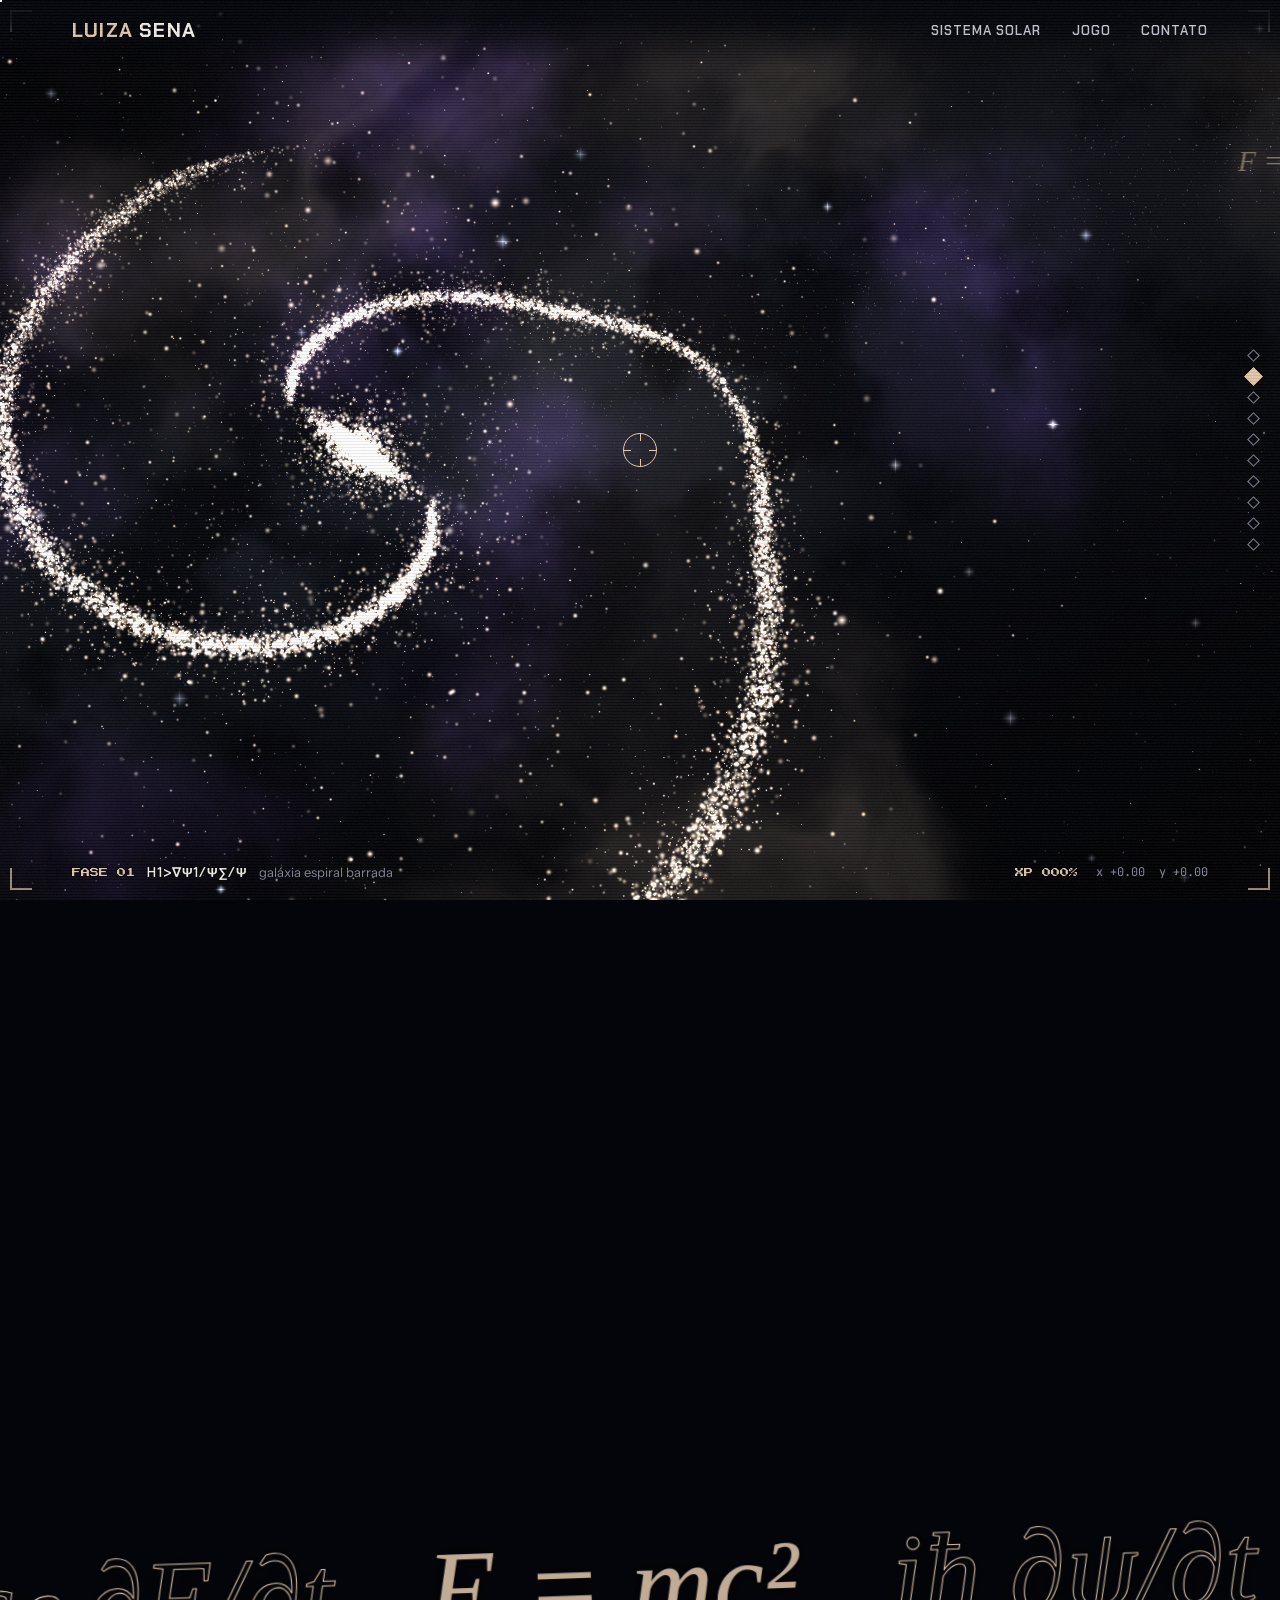
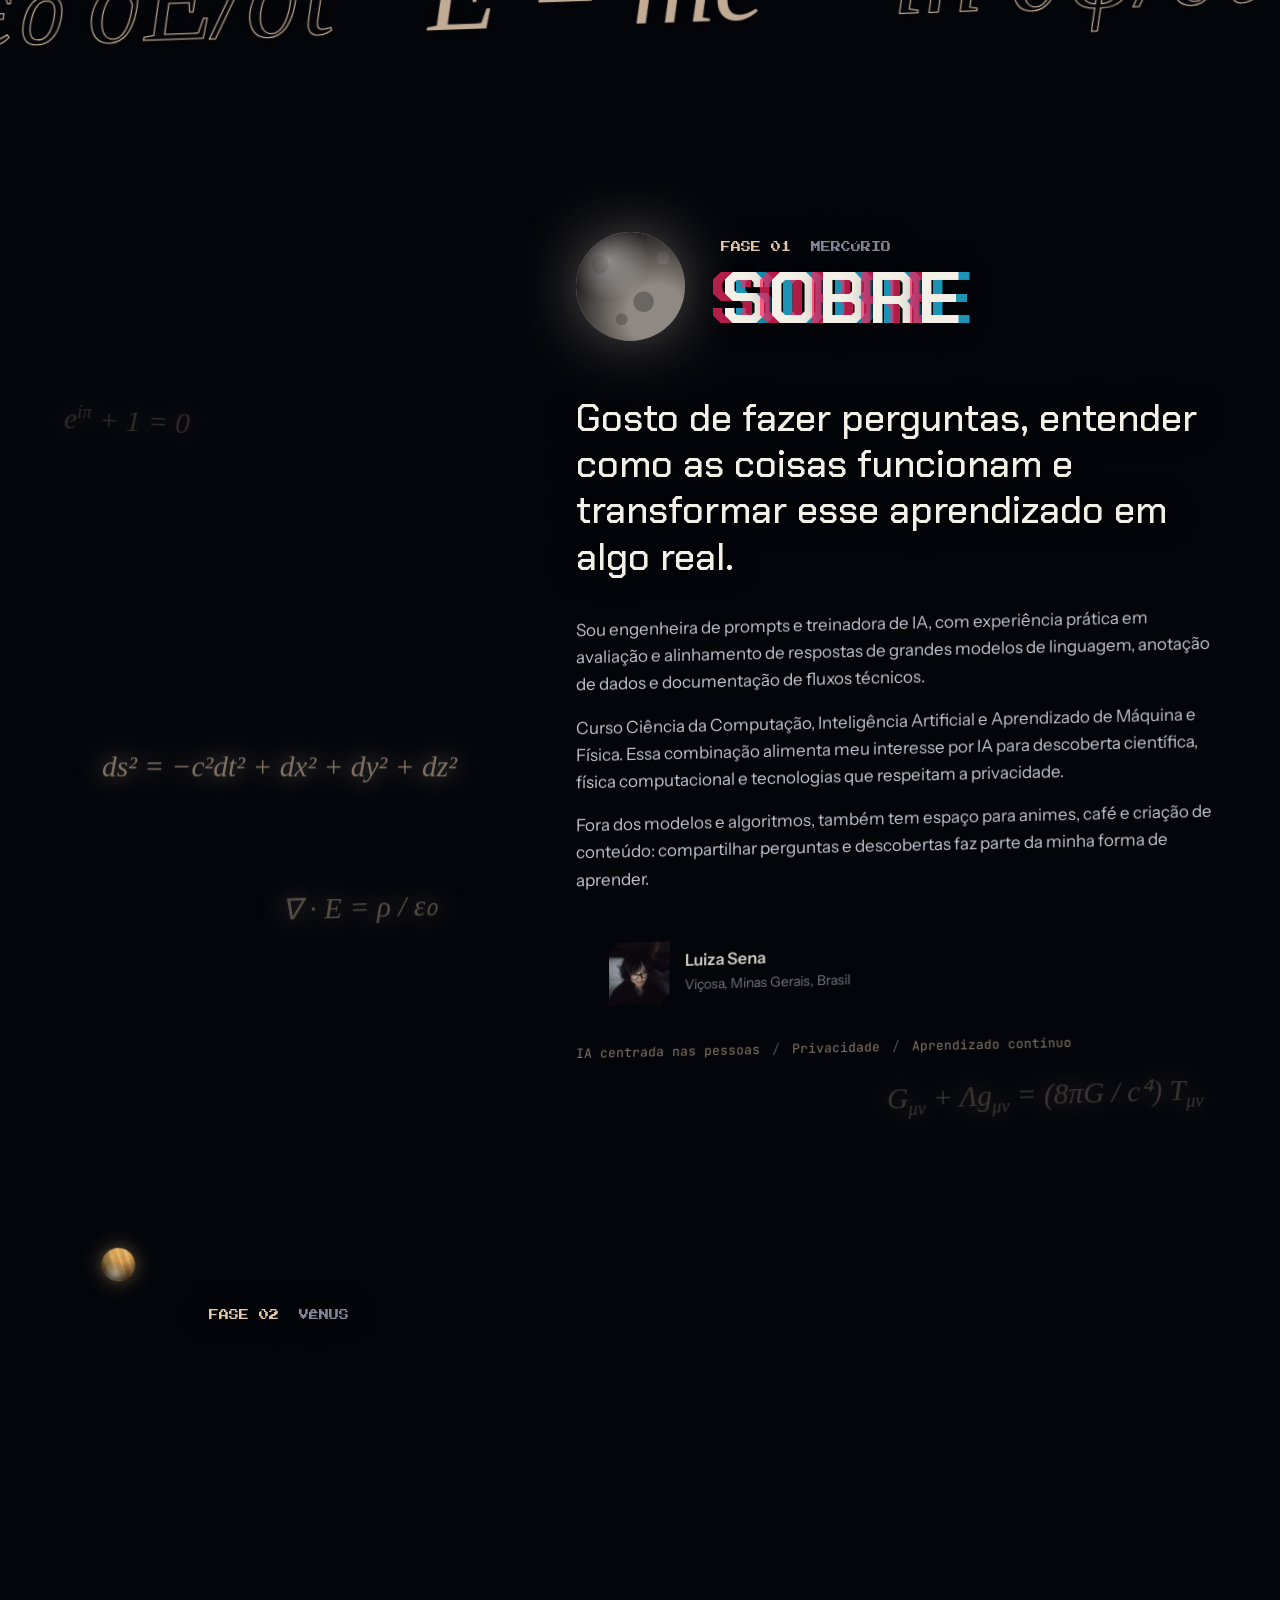
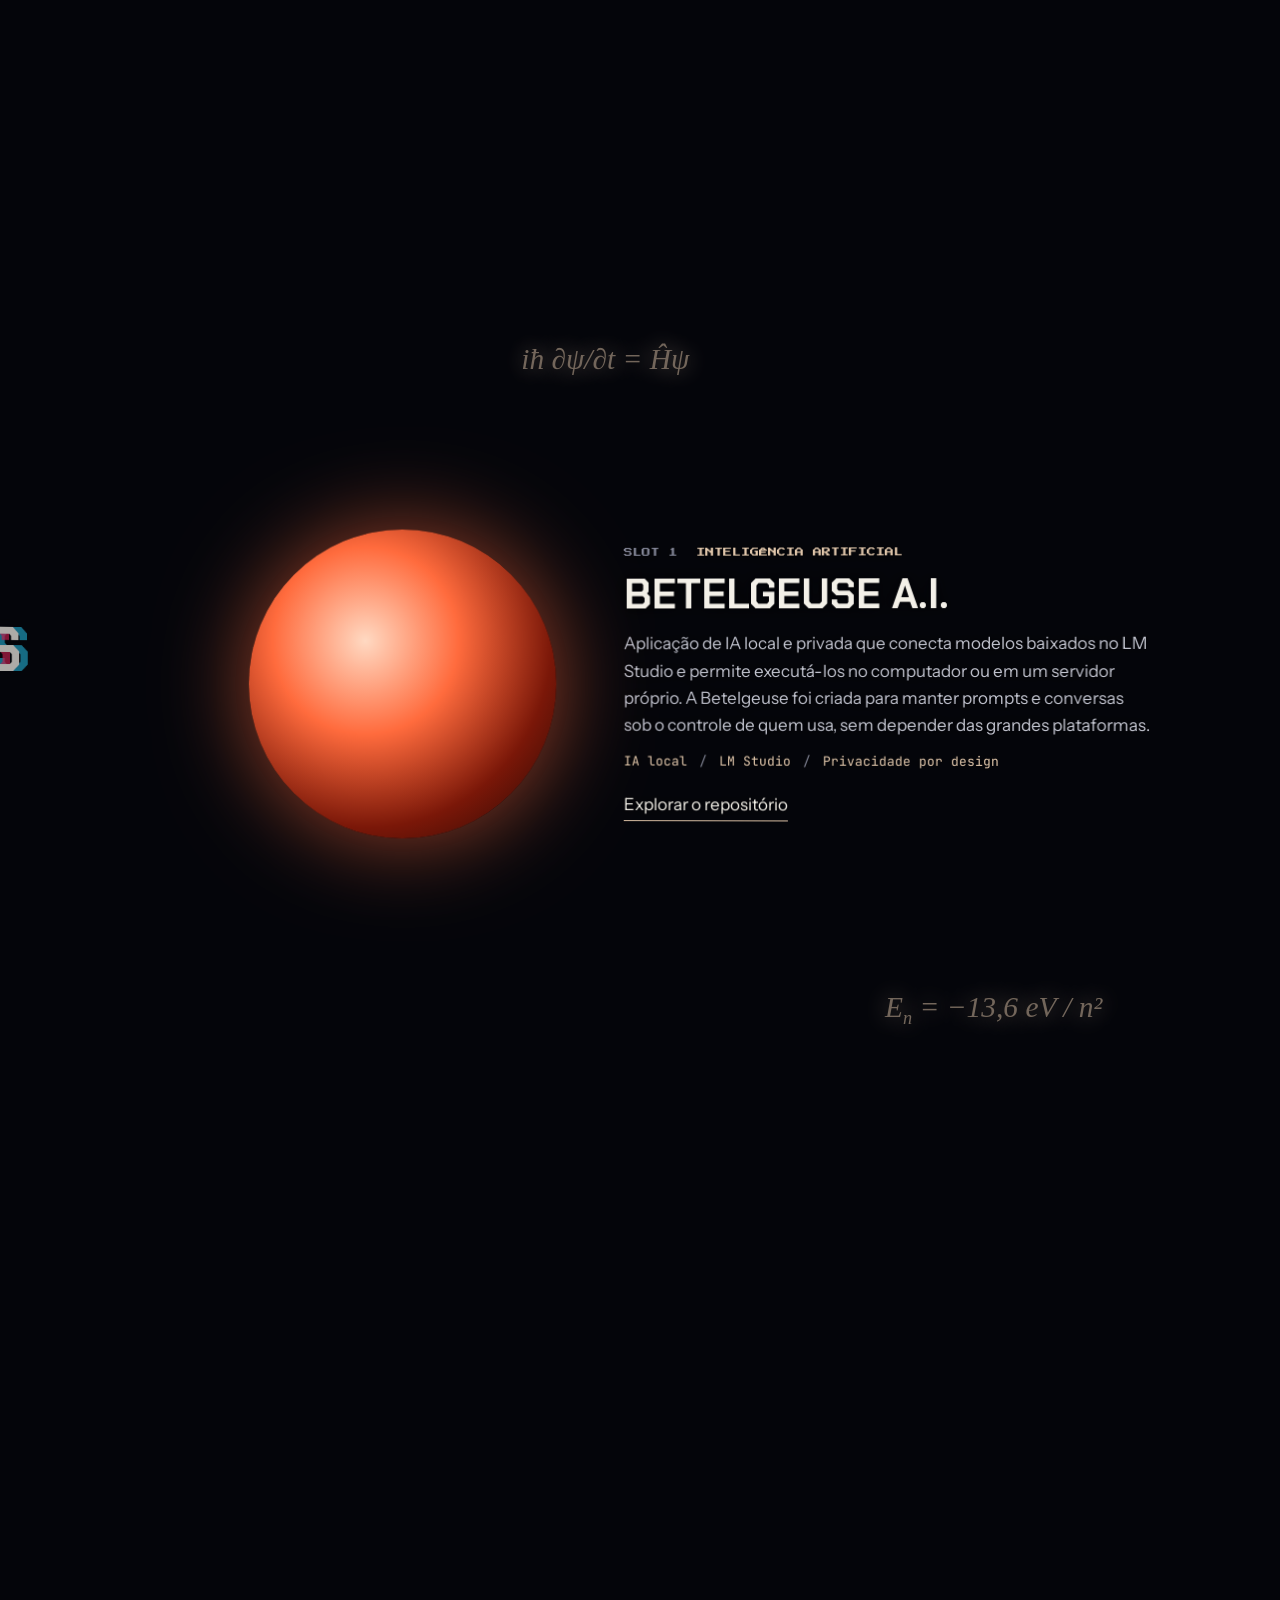
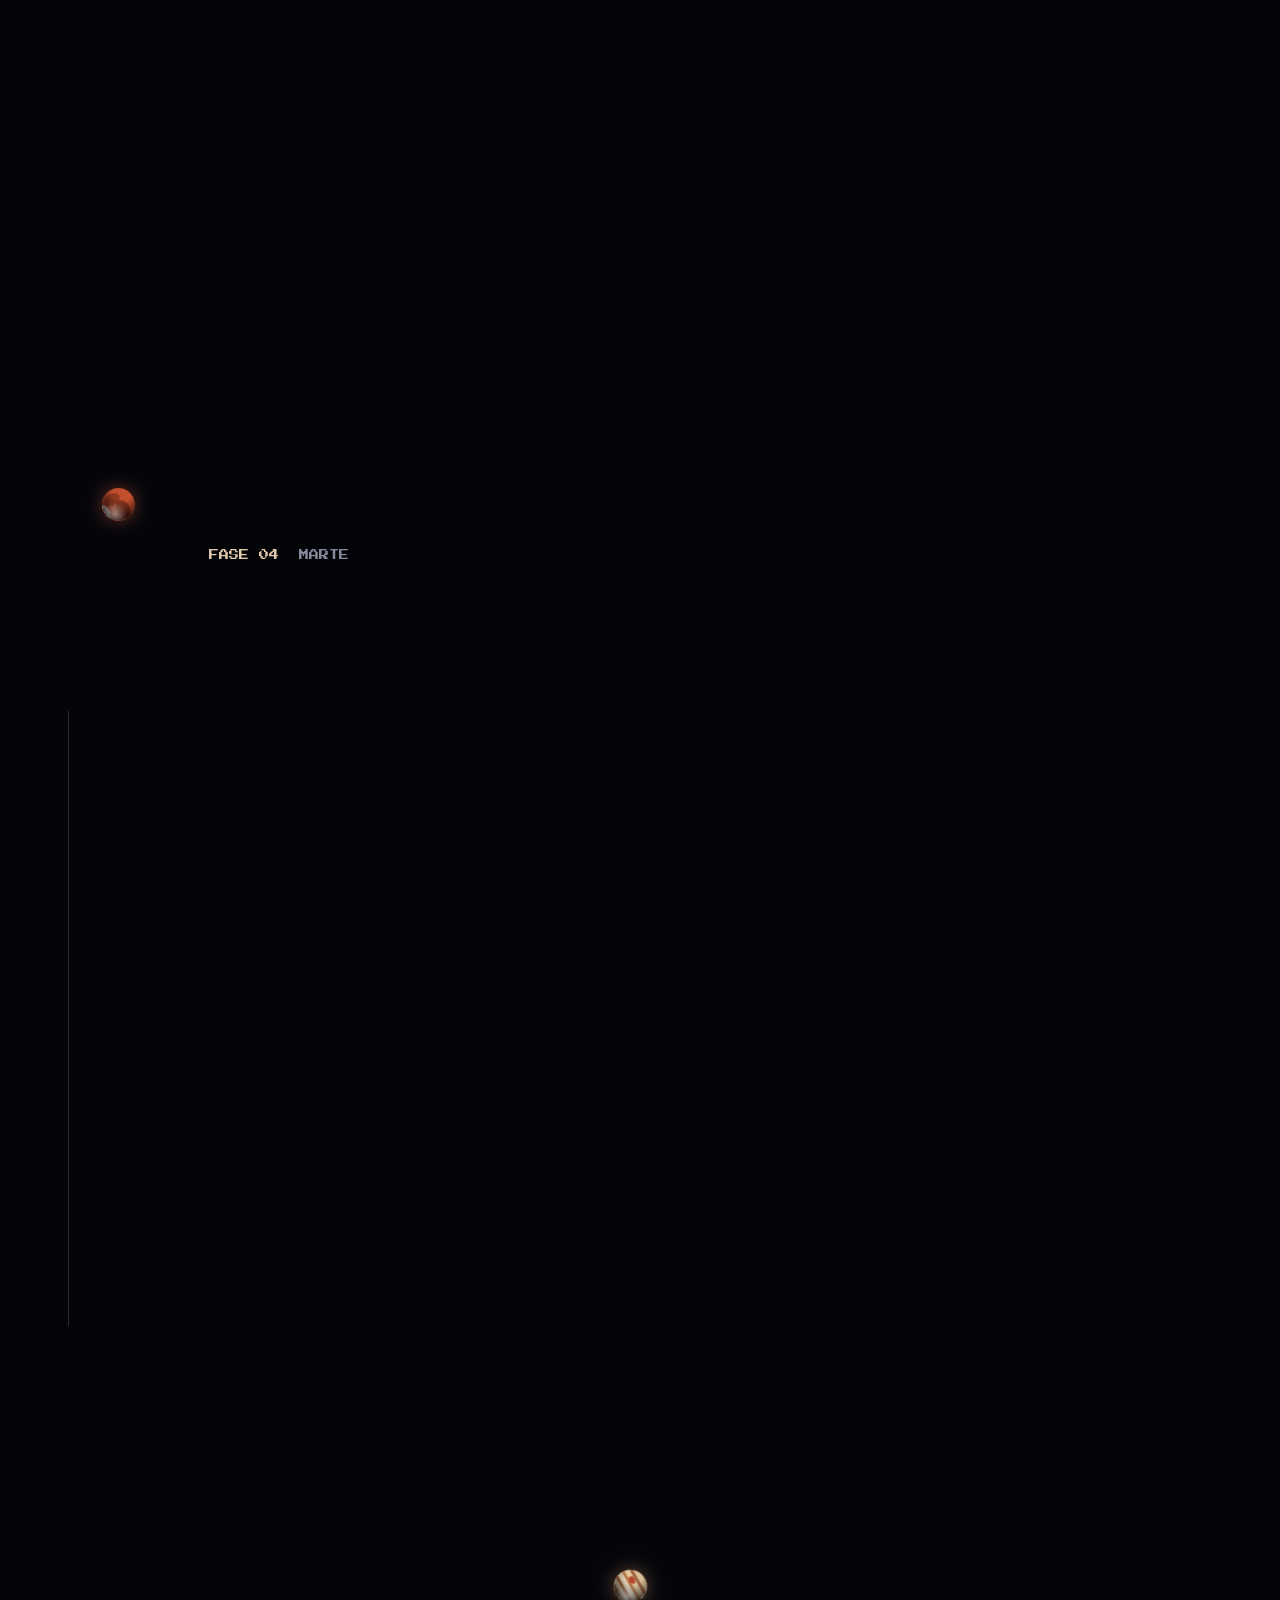
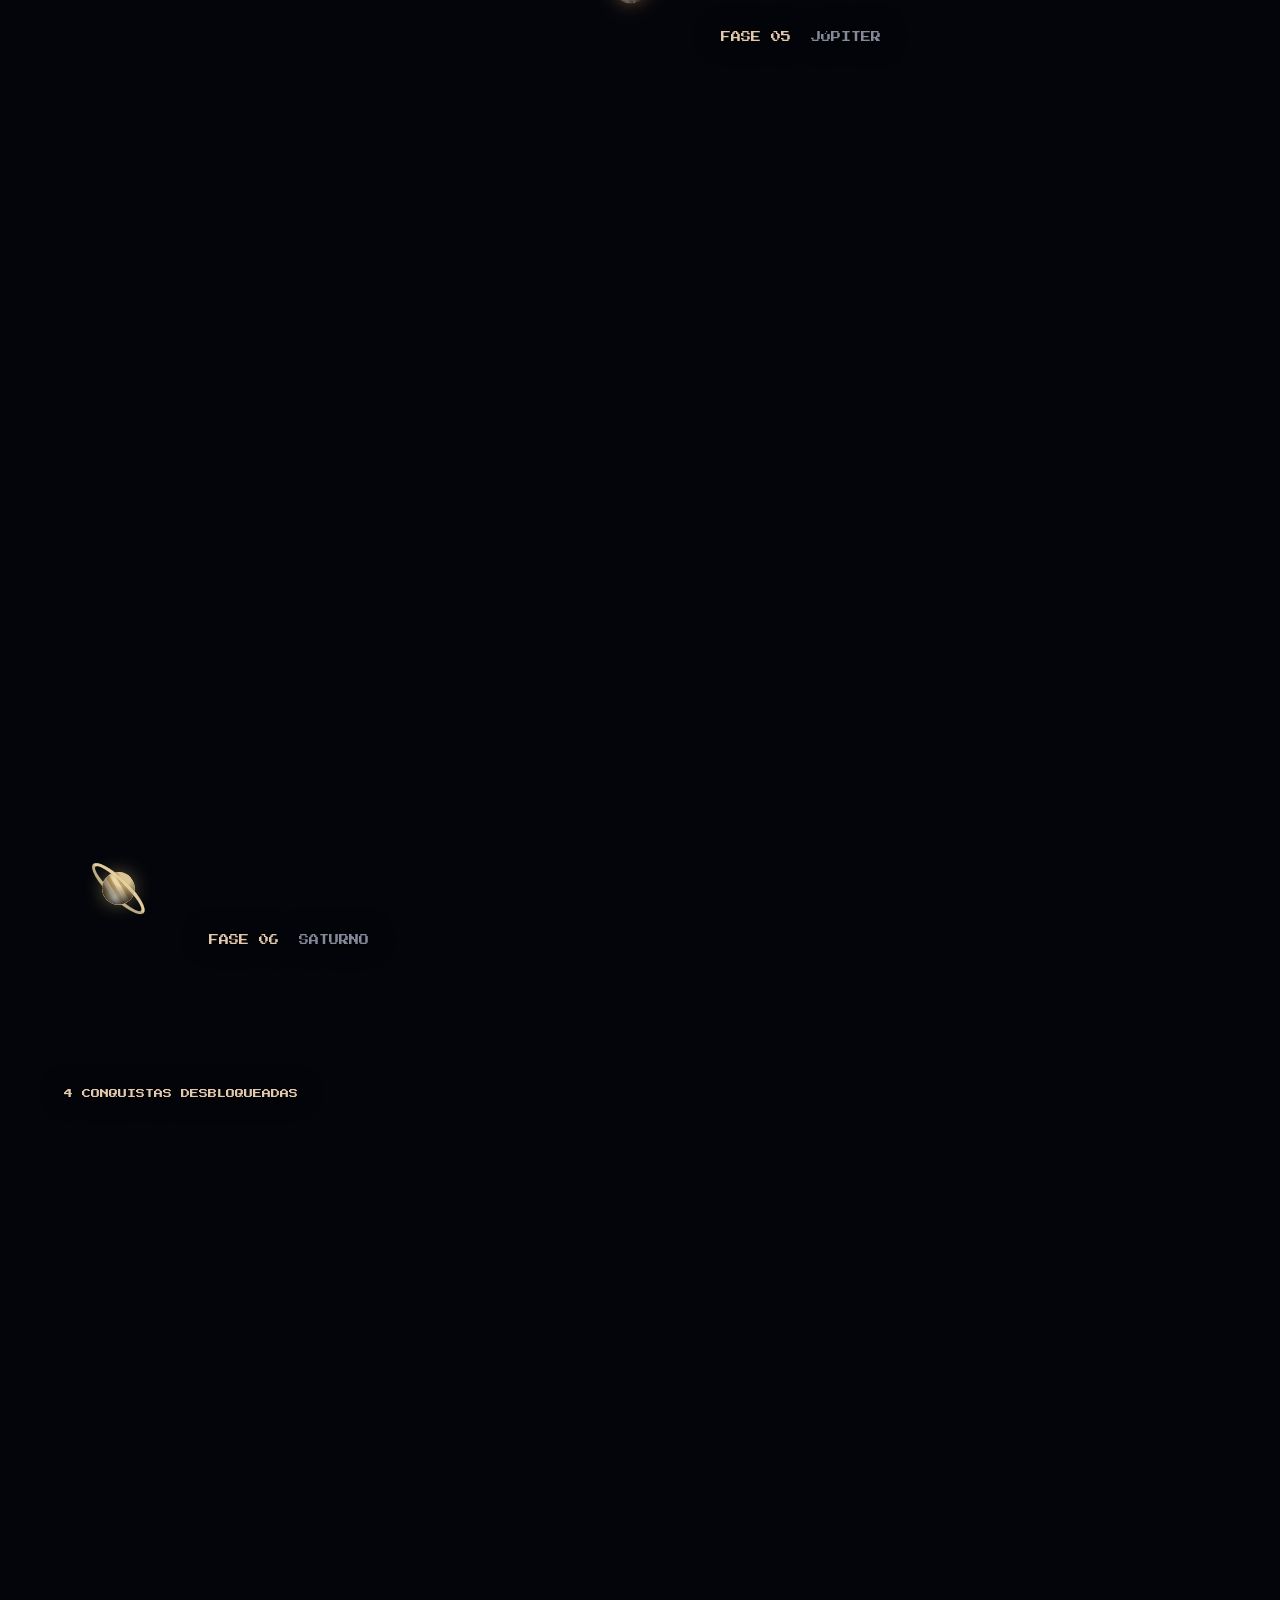
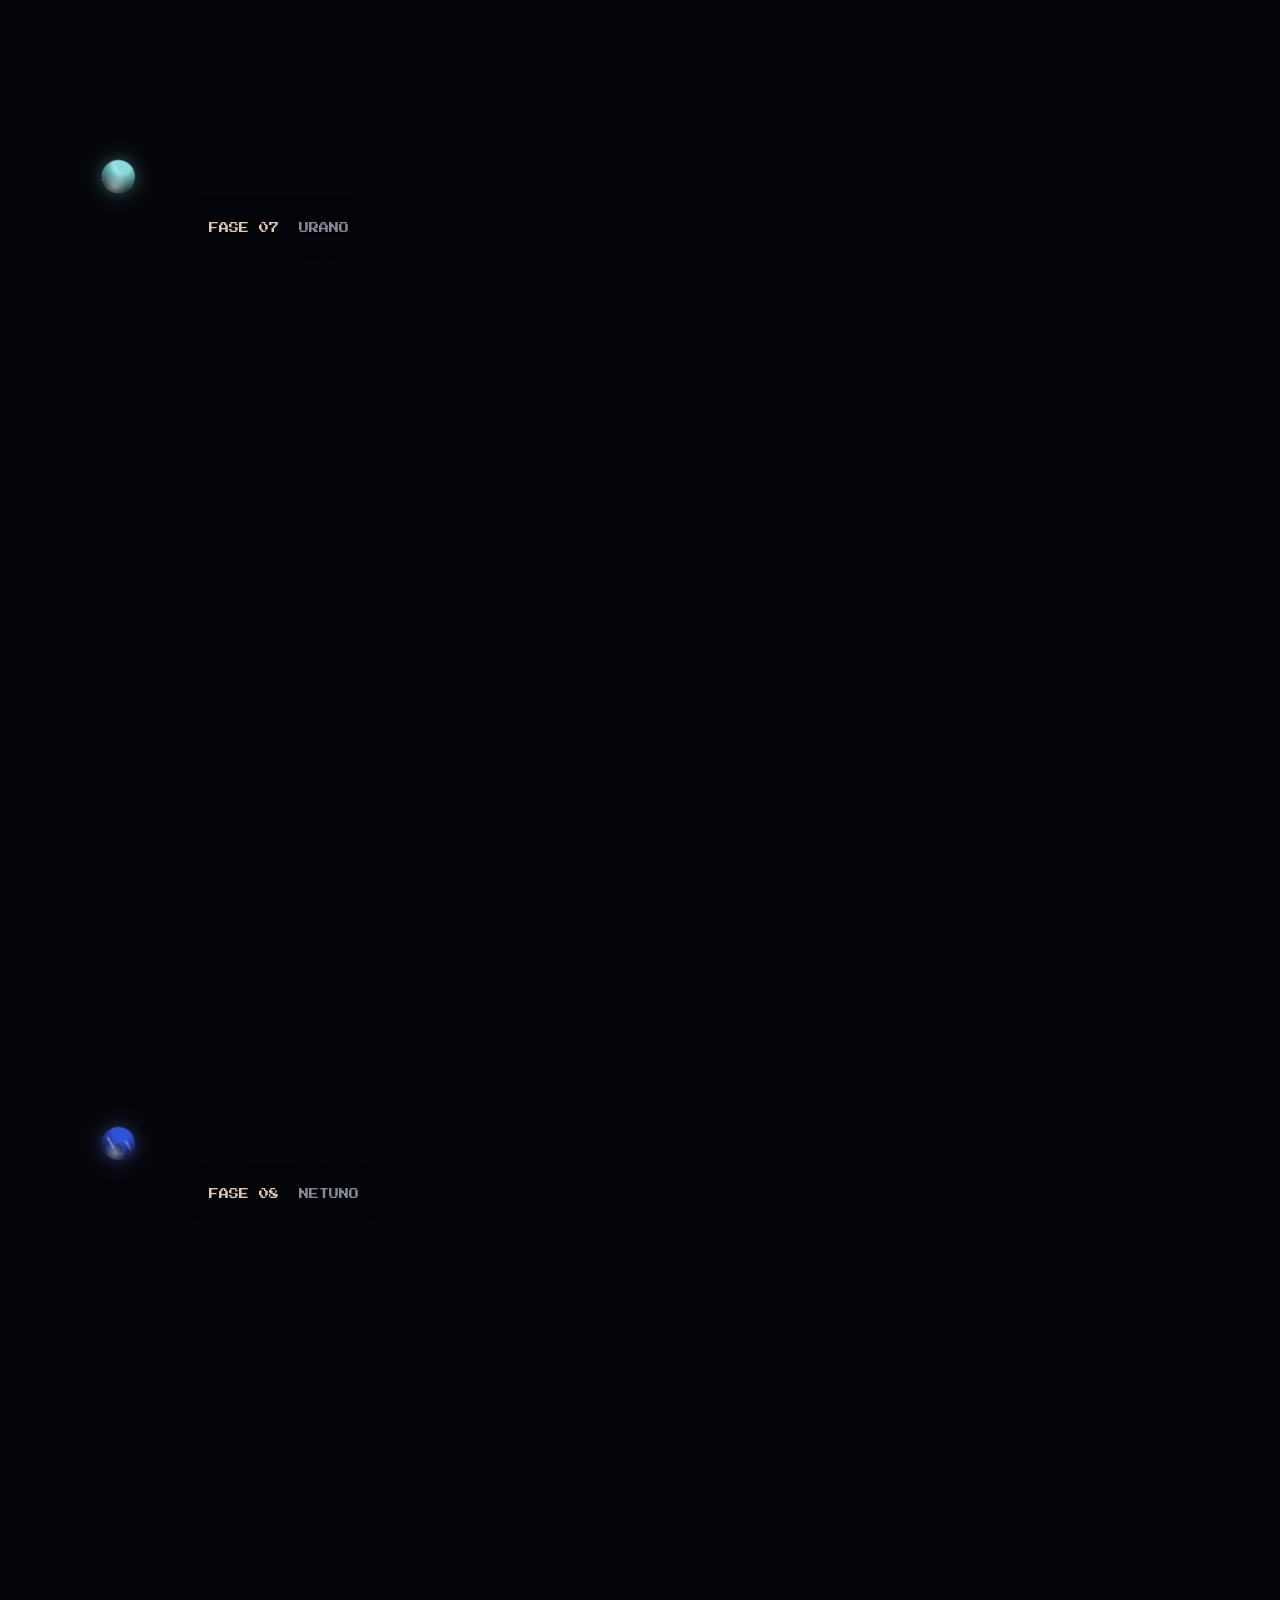
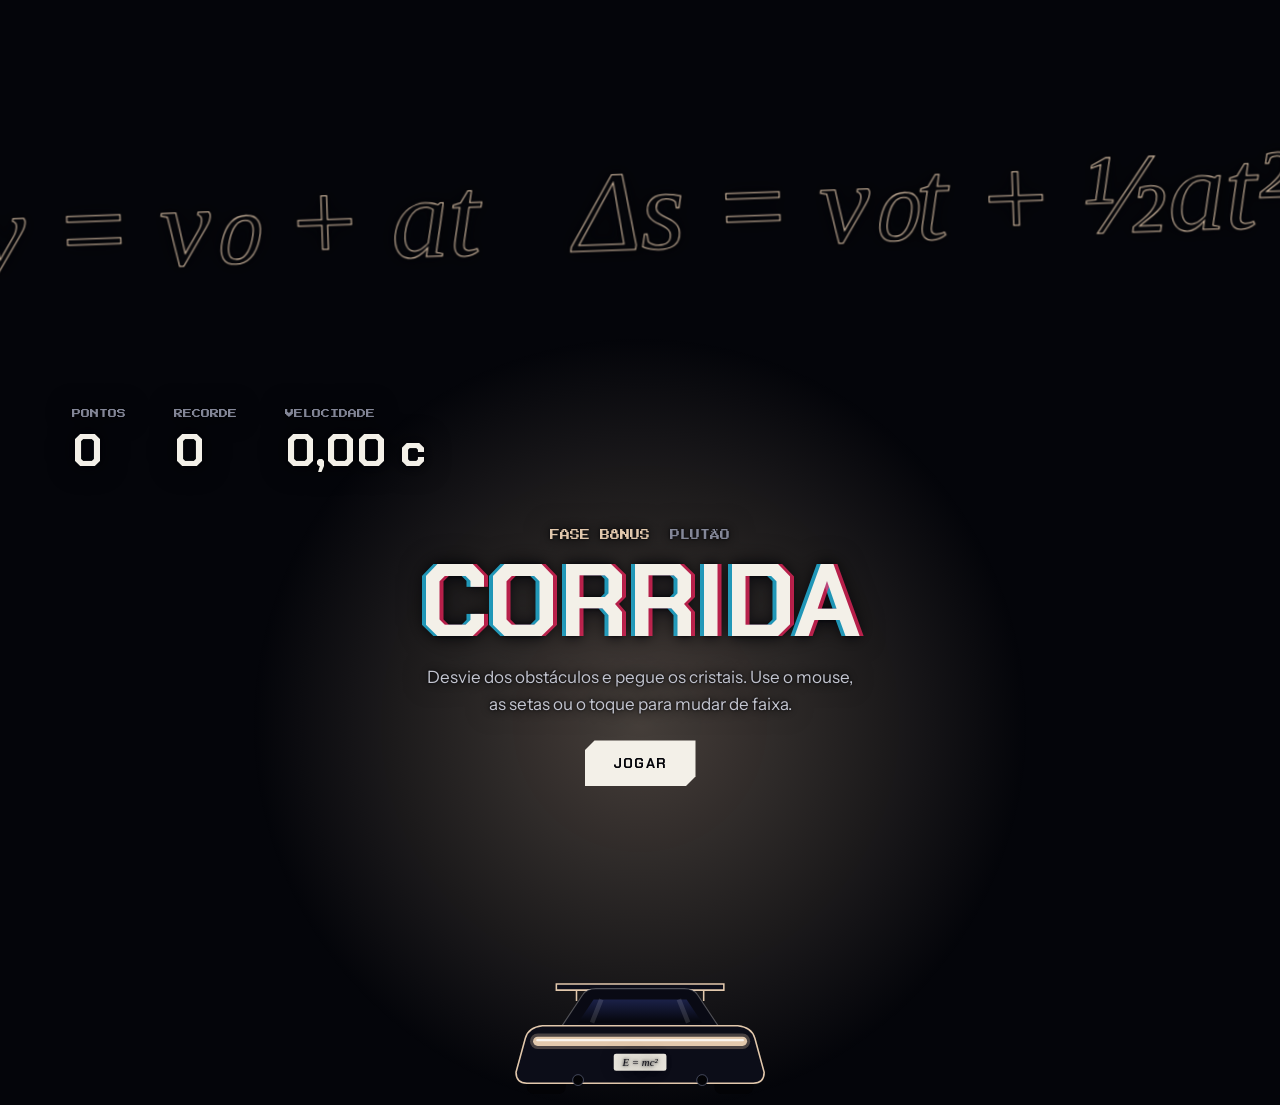
==== commit 64caa36b: "Portfólio com cara de jogo: fase bônus de corrida, sistema solar arrastável, textos soltos - A estra" ====
--- a/portfolio.html
+++ b/portfolio.html
@@ -11,63 +11,67 @@
   <meta property="og:url" content="https://luizasenacafe.github.io/portfolio.html">
   <title>Luiza Sena | IA, código e ciência</title>
   <link rel="icon" href="assets/favicon.svg" type="image/svg+xml">
-  <link rel="preload" href="assets/fonts/instrument-serif-latin-400-normal.woff2" as="font" type="font/woff2" crossorigin>
-  <link rel="stylesheet" href="assets/cosmos.css?v=3">
-  <script defer src="assets/cosmos.js?v=3"></script>
+  <link rel="preload" href="assets/fonts/chakra-petch-latin-700-normal.woff2" as="font" type="font/woff2" crossorigin>
+  <link rel="stylesheet" href="assets/cosmos.css?v=4">
+  <script defer src="assets/cosmos.js?v=4"></script>
 </head>
 <body data-page="portfolio">
 
 <canvas id="cosmos" aria-hidden="true"></canvas>
 <div class="grain" aria-hidden="true"></div>
+<div class="corners" aria-hidden="true"><i></i><i></i><i></i><i></i></div>
 <div class="cursor-glow" aria-hidden="true"></div>
 <div class="cursor" aria-hidden="true"><i></i><b></b></div>
 <div class="progress" aria-hidden="true"></div>
-<div class="wipe" aria-hidden="true"></div>
+<div class="stage-toast" aria-hidden="true"><b></b><span></span></div>
+<div class="wipe" aria-hidden="true"><p><b></b><span></span></p></div>
 
 <a class="skip" href="#sobre">Pular para o conteúdo</a>
 
 <header class="top">
-  <a class="wordmark" href="./" aria-label="Luiza Sena, voltar à página inicial"><em>luiza</em> sena</a>
+  <a class="wordmark" href="./" aria-label="Luiza Sena, voltar à página inicial"><em>Luiza</em> Sena</a>
   <nav aria-label="Navegação principal">
     <a href="#sistema">Sistema solar</a>
-    <a class="nav-cta" href="#contato">Contato</a>
+    <a href="#jogo">Jogo</a>
+    <a href="#contato">Contato</a>
   </nav>
 </header>
 
-<!-- Leitura do "instrumento": capítulo atual, figura do fundo e posição do cursor. Decorativo. -->
+<!-- Leitura de jogo: fase atual, figura do fundo, progresso (XP) e posição do cursor. Decorativo. -->
 <div class="hud" aria-hidden="true">
-  <span class="hud-chapter"><b id="hud-n">1</b> de <span id="hud-total">10</span> <span id="hud-name">Sistema solar</span><span id="hud-fig"></span></span>
-  <span class="hud-data" id="hud-data">x +0.00  y +0.00</span>
+  <span class="hud-chapter"><b id="hud-stage">SELEÇÃO</b><span id="hud-name">Sistema solar</span><span id="hud-fig"></span></span>
+  <span class="hud-data"><span id="hud-xp">XP 000%</span><span id="hud-data">x +0.00  y +0.00</span></span>
 </div>
 <nav class="rail" aria-label="Seções da página"></nav>
 
 <main id="conteudo">
 
-<!-- ================= Sistema solar: a seleção de seções ================= -->
-<section class="chapter hub" id="sistema" data-name="Sistema solar" data-fig="o Sol e oito planetas, cada um leva a uma seção">
+<!-- ================= Seleção de fase: o sistema solar ================= -->
+<section class="chapter hub" id="sistema" data-stage="SELEÇÃO" data-name="Sistema solar" data-fig="o Sol e os planetas, cada um leva a uma fase">
   <div class="hub-pin">
     <div class="fms" aria-hidden="true">
-      <p class="fm" data-h data-s="0.5" style="left:6%;top:24%">T² ∝ a³</p>
-      <p class="fm" data-h data-s="-0.4" style="right:7%;top:20%">F = G m₁m₂ / r²</p>
-      <p class="fm fm-d" data-h data-s="0.7" style="left:9%;bottom:16%">v = √(GM / r)</p>
-      <p class="fm fm-d" data-h data-s="-0.6" style="right:9%;bottom:20%">E = −GMm / 2a</p>
+      <p class="fm" data-h data-s="0.5" style="left:5%;bottom:30%">T² ∝ a³</p>
+      <p class="fm" data-h data-s="-0.4" style="right:6%;top:16%">F = G m₁m₂ / r²</p>
+      <p class="fm fm-d" data-h data-s="0.7" style="left:8%;bottom:12%">v = √(GM / r)</p>
+      <p class="fm fm-d" data-h data-s="-0.6" style="right:8%;bottom:14%">E = −GMm / 2a</p>
     </div>
     <div class="hub-head">
-      <p class="kicker"><span class="dot"></span>Luiza Sena, IA, código e ciência</p>
-      <h1>Escolha um planeta</h1>
-      <p>Cada planeta leva a uma seção. Ou role a página para visitar todos em ordem.</p>
+      <p class="stage">Luiza Sena <span>IA, código e ciência</span></p>
+      <h1>Selecione a fase</h1>
+      <p>Clique num planeta para ir à seção. Arraste para girar o sistema. Ou role a página para jogar todas em ordem.</p>
     </div>
     <div class="system">
       <svg class="orbits" aria-hidden="true"></svg>
       <span class="sun-rays" aria-hidden="true"></span>
-      <a class="planet" href="#sobre" data-planet="mercury"><span class="orb"><i class="ball"></i></span><span class="planet-name">Sobre</span></a>
-      <a class="planet" href="#habilidades" data-planet="venus"><span class="orb"><i class="ball"></i></span><span class="planet-name">Habilidades</span></a>
-      <a class="planet" href="#projetos" data-planet="earth"><span class="orb"><i class="ball"></i></span><span class="planet-name">Projetos</span></a>
-      <a class="planet" href="#experiencia" data-planet="mars"><span class="orb"><i class="ball"></i></span><span class="planet-name">Experiência</span></a>
-      <a class="planet" href="#cursos" data-planet="jupiter"><span class="orb"><i class="ball"></i></span><span class="planet-name">Cursos</span></a>
-      <a class="planet" href="#certificados" data-planet="saturn"><span class="orb"><i class="ring"></i><i class="ball"></i><i class="ring front"></i></span><span class="planet-name">Certificados</span></a>
-      <a class="planet" href="#youtube" data-planet="uranus"><span class="orb"><i class="ball"></i></span><span class="planet-name">YouTube</span></a>
-      <a class="planet" href="#contato" data-planet="neptune"><span class="orb"><i class="ball"></i></span><span class="planet-name">Contato</span></a>
+      <a class="planet" href="#sobre" data-planet="mercury"><span class="orb"><i class="ball"></i></span><span class="planet-name"><b>01</b> Sobre</span></a>
+      <a class="planet" href="#habilidades" data-planet="venus"><span class="orb"><i class="ball"></i></span><span class="planet-name"><b>02</b> Habilidades</span></a>
+      <a class="planet" href="#projetos" data-planet="earth"><span class="orb"><i class="ball"></i></span><span class="planet-name"><b>03</b> Projetos</span></a>
+      <a class="planet" href="#experiencia" data-planet="mars"><span class="orb"><i class="ball"></i></span><span class="planet-name"><b>04</b> Experiência</span></a>
+      <a class="planet" href="#cursos" data-planet="jupiter"><span class="orb"><i class="ball"></i></span><span class="planet-name"><b>05</b> Cursos</span></a>
+      <a class="planet" href="#certificados" data-planet="saturn"><span class="orb"><i class="ring"></i><i class="ball"></i><i class="ring front"></i></span><span class="planet-name"><b>06</b> Certificados</span></a>
+      <a class="planet" href="#youtube" data-planet="uranus"><span class="orb"><i class="ball"></i></span><span class="planet-name"><b>07</b> YouTube</span></a>
+      <a class="planet" href="#contato" data-planet="neptune"><span class="orb"><i class="ball"></i></span><span class="planet-name"><b>08</b> Contato</span></a>
+      <a class="planet" href="#jogo" data-planet="pluto"><span class="orb"><i class="ball"></i></span><span class="planet-name"><b>+</b> Jogo</span></a>
     </div>
   </div>
 </section>
@@ -77,8 +81,8 @@
   <span>e<sup>iπ</sup> + 1 = 0</span><span>∇ × B = μ₀J + μ₀ε₀ ∂E/∂t</span><span>E = mc²</span><span>iħ ∂ψ/∂t = Ĥψ</span><span>ΔS ≥ 0</span><span>F = ma</span>
 </div></div>
 
-<!-- ================= Mercúrio: Sobre ================= -->
-<section class="chapter about side-r" id="sobre" data-name="Sobre" data-fig="galáxia espiral barrada">
+<!-- ================= Fase 01, Mercúrio: Sobre ================= -->
+<section class="chapter about side-r" id="sobre" data-stage="FASE 01" data-name="Sobre" data-fig="galáxia espiral barrada">
   <div class="fms" aria-hidden="true">
     <p class="fm" data-s="0.35" style="left:5%;top:12%">e<sup>iπ</sup> + 1 = 0</p>
     <p class="fm fm-d" data-s="-0.25" style="left:8%;top:62%">ds² = −c²dt² + dx² + dy² + dz²</p>
@@ -86,7 +90,7 @@
   </div>
   <div class="wrap">
     <div class="col">
-      <header class="head"><span class="emblem" data-planet="mercury"></span><div><p class="head-sub">Mercúrio</p><h2 class="title">Sobre</h2></div></header>
+      <header class="head"><span class="emblem" data-planet="mercury"></span><div><p class="stage">Fase 01 <span>Mercúrio</span></p><h2 class="title">Sobre</h2></div></header>
       <p class="statement" data-words>Gosto de fazer perguntas, entender como as coisas funcionam e transformar esse aprendizado em algo real.</p>
       <div class="prose fx">
         <p>Sou engenheira de prompts e treinadora de IA, com experiência prática em avaliação e alinhamento de respostas de grandes modelos de linguagem, anotação de dados e documentação de fluxos técnicos.</p>
@@ -97,42 +101,45 @@
         <img src="assets/luiza.jpeg" width="64" height="64" alt="Foto de Luiza Sena" loading="lazy">
         <p><strong>Luiza Sena</strong><span>Viçosa, Minas Gerais, Brasil</span></p>
       </div>
-      <ul class="chips fx" aria-label="O que guia meu trabalho"><li>IA centrada nas pessoas</li><li>Privacidade</li><li>Aprendizado contínuo</li></ul>
-    </div>
-  </div>
-</section>
-
-<!-- ================= Vênus: Habilidades ================= -->
-<section class="chapter skills" id="habilidades" data-name="Habilidades" data-fig="o espaço-tempo curvado por uma massa">
+      <ul class="tags fx" aria-label="O que guia meu trabalho"><li>IA centrada nas pessoas</li><li>Privacidade</li><li>Aprendizado contínuo</li></ul>
+    </div>
+  </div>
+</section>
+
+<!-- ================= Fase 02, Vênus: Habilidades ================= -->
+<section class="chapter skills" id="habilidades" data-stage="FASE 02" data-name="Habilidades" data-fig="o espaço-tempo curvado por uma massa">
   <div class="fms" aria-hidden="true">
     <p class="fm" data-s="0.3" style="right:6%;top:9%">G<sub>μν</sub> + Λg<sub>μν</sub> = (8πG / c⁴) T<sub>μν</sub></p>
     <p class="fm fm-d" data-s="-0.3" style="left:4%;top:86%">softmax(QKᵀ / √d<sub>k</sub>) V</p>
     <p class="fm fm-d" data-s="0.45" style="right:10%;top:90%">θ ← θ − η ∇L(θ)</p>
   </div>
   <div class="wrap">
-    <header class="head"><span class="emblem" data-planet="venus"></span><div><p class="head-sub">Vênus</p><h2 class="title">Habilidades</h2></div></header>
+    <header class="head"><span class="emblem" data-planet="venus"></span><div><p class="stage">Fase 02 <span>Vênus</span></p><h2 class="title">Habilidades</h2></div></header>
     <div class="skill-grid">
-      <article class="glass tilt fx" style="--side:-1">
+      <div class="skill fx" style="--side:-1">
+        <p class="pixel">Árvore 1</p>
         <h3>IA e dados</h3>
         <p>Design e teste de prompts, avaliação de LLMs, revisão de respostas, anotação de dados e análise de possíveis vieses.</p>
-        <ul class="chips"><li>Prompts</li><li>LLMs</li><li>Qualidade de dados</li></ul>
-      </article>
-      <article class="glass tilt fx">
+        <ul class="tags"><li>Prompts</li><li>LLMs</li><li>Qualidade de dados</li></ul>
+      </div>
+      <div class="skill fx">
+        <p class="pixel">Árvore 2</p>
         <h3>Desenvolvimento</h3>
         <p>Aplicações web responsivas, programação, documentação e organização de projetos com controle de versão.</p>
-        <ul class="chips"><li>Python</li><li>JavaScript</li><li>HTML e CSS</li><li>Git</li><li>Linux</li></ul>
-      </article>
-      <article class="glass tilt fx" style="--side:1">
+        <ul class="tags"><li>Python</li><li>JavaScript</li><li>HTML e CSS</li><li>Git</li><li>Linux</li></ul>
+      </div>
+      <div class="skill fx" style="--side:1">
+        <p class="pixel">Árvore 3</p>
         <h3>IA local e ciência</h3>
         <p>Aplicações locais com LM Studio e foco em privacidade. Estudos em machine learning, física e fundamentos de cibersegurança.</p>
-        <ul class="chips"><li>LM Studio</li><li>Privacidade</li><li>Pensamento científico</li></ul>
-      </article>
-    </div>
-  </div>
-</section>
-
-<!-- ================= Terra: Projetos (a rolagem vira movimento lateral) ================= -->
-<section class="chapter projects" id="projetos" data-name="Projetos" data-fig="átomo: núcleo e órbitas de elétrons">
+        <ul class="tags"><li>LM Studio</li><li>Privacidade</li><li>Pensamento científico</li></ul>
+      </div>
+    </div>
+  </div>
+</section>
+
+<!-- ================= Fase 03, Terra: Projetos (a rolagem vira movimento lateral) ================= -->
+<section class="chapter projects" id="projetos" data-stage="FASE 03" data-name="Projetos" data-fig="átomo: núcleo e órbitas de elétrons">
   <div class="hscroll">
     <div class="hscroll-pin">
       <div class="fms" aria-hidden="true">
@@ -142,37 +149,37 @@
       </div>
       <div class="hscroll-track">
         <div class="panel panel-intro">
-          <header class="head"><span class="emblem" data-planet="earth"></span><div><p class="head-sub">Terra</p><h2 class="title">Projetos</h2></div></header>
+          <header class="head"><span class="emblem" data-planet="earth"></span><div><p class="stage">Fase 03 <span>Terra</span></p><h2 class="title">Projetos</h2></div></header>
           <p>Uma seleção do que venho construindo.</p>
           <p class="panel-hint" aria-hidden="true">Deslize para o lado para ver os projetos.</p>
         </div>
 
-        <article class="panel glass project">
-          <div class="project-art art-star" aria-hidden="true"><i></i><p>Local, privado, pessoal</p></div>
+        <article class="panel project">
+          <div class="project-art art-star" aria-hidden="true"><i></i></div>
           <div class="project-body">
-            <p class="label">Inteligência artificial</p>
+            <p class="pixel">Slot 1 <span>Inteligência artificial</span></p>
             <h3>Betelgeuse A.I.</h3>
             <p>Aplicação de IA local e privada que conecta modelos baixados no LM Studio e permite executá-los no computador ou em um servidor próprio. A Betelgeuse foi criada para manter prompts e conversas sob o controle de quem usa, sem depender das grandes plataformas.</p>
-            <ul class="chips"><li>IA local</li><li>LM Studio</li><li>Privacidade por design</li></ul>
+            <ul class="tags"><li>IA local</li><li>LM Studio</li><li>Privacidade por design</li></ul>
             <a class="link" href="https://github.com/luizasenacafe/Aurora_AI" target="_blank" rel="noopener noreferrer">Explorar o repositório</a>
           </div>
         </article>
 
-        <article class="panel glass project">
+        <article class="panel project">
           <div class="project-art art-cards" aria-hidden="true"><span>何</span><span>次</span><span>夢</span></div>
           <div class="project-body">
-            <p class="label">Desenvolvimento web</p>
+            <p class="pixel">Slot 2 <span>Desenvolvimento web</span></p>
             <h3>Random Animes</h3>
             <p>Uma aplicação para descobrir animes e mangás, com filtros por gênero e modos de navegação separados.</p>
-            <ul class="chips"><li>HTML</li><li>CSS</li><li>JavaScript</li></ul>
+            <ul class="tags"><li>HTML</li><li>CSS</li><li>JavaScript</li></ul>
             <a class="link" href="https://luizasenacafe.github.io/random_animes/" target="_blank" rel="noopener noreferrer">Visitar o projeto</a>
           </div>
         </article>
 
-        <article class="panel glass project">
+        <article class="panel project">
           <div class="project-art art-orbit" aria-hidden="true"><i></i><i></i><i></i></div>
           <div class="project-body">
-            <p class="label">Desenvolvimento web</p>
+            <p class="pixel">Slot 3 <span>Desenvolvimento web</span></p>
             <h3>Este portfólio</h3>
             <p>Meu portfólio pessoal: projetos, trajetória e interesses em um espaço que também tem a minha personalidade.</p>
             <a class="link" href="https://github.com/luizasenacafe/luizasenacafe.github.io" target="_blank" rel="noopener noreferrer">Ver como foi feito</a>
@@ -183,32 +190,32 @@
   </div>
 </section>
 
-<!-- ================= Marte: Experiência ================= -->
-<section class="chapter experience side-l" id="experiencia" data-name="Experiência" data-fig="dupla hélice do DNA">
+<!-- ================= Fase 04, Marte: Experiência ================= -->
+<section class="chapter experience side-l" id="experiencia" data-stage="FASE 04" data-name="Experiência" data-fig="dupla hélice do DNA">
   <div class="fms" aria-hidden="true">
     <p class="fm" data-s="0.3" style="right:5%;top:10%">P(A|B) = P(B|A) P(A) / P(B)</p>
     <p class="fm fm-d" data-s="-0.3" style="right:9%;top:84%">H = −Σ p<sub>i</sub> log p<sub>i</sub></p>
   </div>
   <div class="wrap">
     <div class="col">
-      <header class="head"><span class="emblem" data-planet="mars"></span><div><p class="head-sub">Marte</p><h2 class="title">Experiência</h2></div></header>
+      <header class="head"><span class="emblem" data-planet="mars"></span><div><p class="stage">Fase 04 <span>Marte</span></p><h2 class="title">Experiência</h2></div></header>
       <ol class="timeline">
         <li class="fx" style="--side:-1">
-          <p class="when">Abril de 2026 até hoje, remoto</p>
+          <p class="pixel on">Missão atual</p>
           <h3>Engenheira de Prompts</h3>
-          <p class="where">Outlier AI</p>
+          <p class="where">Outlier AI <span>Abril de 2026 até hoje, remoto</span></p>
           <p>Criação, teste e avaliação de prompts para grandes modelos de linguagem. Revisão de respostas, identificação de falhas e documentação de critérios de avaliação.</p>
         </li>
         <li class="fx" style="--side:-1">
-          <p class="when">2025 a 2026, remoto</p>
+          <p class="pixel">Missão concluída</p>
           <h3>Analista de Dados e Treinadora de IA</h3>
-          <p class="where">RWS Group</p>
+          <p class="where">RWS Group <span>2025 a 2026, remoto</span></p>
           <p>Análise e anotação de dados, avaliação de qualidade e possíveis vieses em respostas de IA, além de feedback e documentação para treinamento de modelos.</p>
         </li>
         <li class="fx" style="--side:-1">
-          <p class="when">2024 a 2025, freelancer</p>
+          <p class="pixel">Missão concluída</p>
           <h3>Desenvolvedora Web</h3>
-          <p class="where">Projeto para uma profissional de Psicologia</p>
+          <p class="where">Projeto para uma profissional de Psicologia <span>2024 a 2025, freelancer</span></p>
           <p>Planejamento, desenvolvimento e publicação de um site profissional responsivo, do conceito ao lançamento. Gestão e otimização do Perfil da Empresa no Google.</p>
         </li>
       </ol>
@@ -216,8 +223,8 @@
   </div>
 </section>
 
-<!-- ================= Júpiter: Cursos ================= -->
-<section class="chapter courses side-r" id="cursos" data-name="Cursos" data-fig="atrator de Lorenz, o desenho do caos">
+<!-- ================= Fase 05, Júpiter: Cursos ================= -->
+<section class="chapter courses side-r" id="cursos" data-stage="FASE 05" data-name="Cursos" data-fig="atrator de Lorenz, o desenho do caos">
   <div class="fms" aria-hidden="true">
     <p class="fm" data-s="0.25" style="left:4%;top:8%">dx/dt = σ(y − x)</p>
     <p class="fm" data-s="0.4" style="left:7%;top:20%">dy/dt = x(ρ − z) − y</p>
@@ -227,65 +234,64 @@
   </div>
   <div class="wrap">
     <div class="col">
-      <header class="head"><span class="emblem" data-planet="jupiter"></span><div><p class="head-sub">Júpiter</p><h2 class="title">Cursos</h2></div></header>
-      <article class="glass study tilt fx" style="--side:1">
-        <p class="when">Bacharelado, em andamento</p>
+      <header class="head"><span class="emblem" data-planet="jupiter"></span><div><p class="stage">Fase 05 <span>Júpiter</span></p><h2 class="title">Cursos</h2></div></header>
+      <div class="entry fx" style="--side:1">
+        <p class="pixel on">Em andamento <span>Bacharelado</span></p>
         <h3>Ciência da Computação</h3>
-        <p>UNINTER, 2º ano</p>
-        <p class="small">Conclusão prevista: 2030</p>
-      </article>
-      <article class="glass study tilt fx" style="--side:-1">
-        <p class="when">Tecnólogo, em andamento</p>
+        <p>UNINTER, 2º ano. Conclusão prevista: 2030.</p>
+      </div>
+      <div class="entry fx" style="--side:-1">
+        <p class="pixel on">Em andamento <span>Tecnólogo</span></p>
         <h3>Inteligência Artificial e Aprendizado de Máquina</h3>
-        <p>UNIASSELVI</p>
-        <p class="small">Conclusão prevista: 1º semestre de 2029</p>
-      </article>
-      <article class="glass study tilt fx" style="--side:1">
-        <p class="when">Licenciatura, em andamento</p>
+        <p>UNIASSELVI. Conclusão prevista: 1º semestre de 2029.</p>
+      </div>
+      <div class="entry fx" style="--side:1">
+        <p class="pixel on">Em andamento <span>Licenciatura</span></p>
         <h3>Física</h3>
-        <p>Unicesumar</p>
-        <p class="small">Conclusão prevista: 2º semestre de 2030</p>
-      </article>
-      <div class="languages fx">
-        <h3>Idiomas</h3>
+        <p>Unicesumar. Conclusão prevista: 2º semestre de 2030.</p>
+      </div>
+      <div class="entry fx">
+        <p class="pixel">Idiomas</p>
         <p>Português nativo, inglês intermediário, espanhol básico.</p>
       </div>
     </div>
   </div>
 </section>
 
-<!-- ================= Saturno: Certificados ================= -->
-<section class="chapter certs side-l" id="certificados" data-name="Certificados" data-fig="tesserato, o cubo de quatro dimensões">
+<!-- ================= Fase 06, Saturno: Certificados ================= -->
+<section class="chapter certs side-l" id="certificados" data-stage="FASE 06" data-name="Certificados" data-fig="tesserato, o cubo de quatro dimensões">
   <div class="fms" aria-hidden="true">
     <p class="fm" data-s="0.3" style="right:6%;top:10%">V − E + F = 2</p>
     <p class="fm fm-d" data-s="-0.35" style="right:8%;top:86%">2ⁿ vértices, n · 2ⁿ⁻¹ arestas</p>
   </div>
   <div class="wrap">
     <div class="col">
-      <header class="head"><span class="emblem" data-planet="saturn"></span><div><p class="head-sub">Saturno</p><h2 class="title">Certificados</h2></div></header>
-      <div class="cert-grid">
-        <article class="glass tilt holo fx deal" style="--i:0;--c:0;--r:0"><p class="when">107 horas, 2026</p><h3>AI Specialist</h3><p>Santander Digital Immersion: Alura, FIAP, PM3 e StartSe</p></article>
-        <article class="glass tilt holo fx deal" style="--i:1;--c:1;--r:0"><p class="when">Cisco Networking Academy</p><h3>Introdução à Cibersegurança</h3><p>Selo digital verificado</p></article>
-        <article class="glass tilt holo fx deal" style="--i:2;--c:0;--r:1"><p class="when">20 horas, 2026</p><h3>Python: Programação Orientada a Objetos para Iniciantes</h3><p>Extensão universitária, UNINTER</p></article>
-        <article class="glass tilt holo fx deal" style="--i:3;--c:1;--r:1"><p class="when">40 horas, 2026</p><h3>Letramento Digital: Introdução Profissional</h3><p>SENAI-MG</p></article>
-      </div>
-    </div>
-  </div>
-</section>
-
-<!-- ================= Urano: YouTube ================= -->
-<section class="chapter channel" id="youtube" data-name="YouTube" data-fig="interferência entre duas ondas">
+      <header class="head"><span class="emblem" data-planet="saturn"></span><div><p class="stage">Fase 06 <span>Saturno</span></p><h2 class="title">Certificados</h2></div></header>
+      <p class="pixel on achv-count">4 conquistas desbloqueadas</p>
+      <ul class="achv">
+        <li class="fx" style="--side:-1"><i class="trophy" aria-hidden="true"></i><div><h3>AI Specialist</h3><p>Santander Digital Immersion: Alura, FIAP, PM3 e StartSe. 107 horas, 2026.</p></div></li>
+        <li class="fx" style="--side:-1"><i class="trophy" aria-hidden="true"></i><div><h3>Introdução à Cibersegurança</h3><p>Cisco Networking Academy. Selo digital verificado.</p></div></li>
+        <li class="fx" style="--side:-1"><i class="trophy" aria-hidden="true"></i><div><h3>Python: Programação Orientada a Objetos para Iniciantes</h3><p>Extensão universitária, UNINTER. 20 horas, 2026.</p></div></li>
+        <li class="fx" style="--side:-1"><i class="trophy" aria-hidden="true"></i><div><h3>Letramento Digital: Introdução Profissional</h3><p>SENAI-MG. 40 horas, 2026.</p></div></li>
+      </ul>
+    </div>
+  </div>
+</section>
+
+<!-- ================= Fase 07, Urano: YouTube ================= -->
+<section class="chapter channel" id="youtube" data-stage="FASE 07" data-name="YouTube" data-fig="interferência entre duas ondas">
   <div class="fms" aria-hidden="true">
     <p class="fm" data-s="0.3" style="right:5%;top:8%">∂²u/∂t² = c² ∇²u</p>
     <p class="fm fm-d" data-s="-0.3" style="left:4%;top:90%">y = A sin(kx − ωt)</p>
     <p class="fm fm-d" data-s="0.4" style="right:8%;top:92%">f̂(ξ) = ∫ f(x) e<sup>−2πixξ</sup> dx</p>
   </div>
   <div class="wrap">
-    <header class="head"><span class="emblem" data-planet="uranus"></span><div><p class="head-sub">Urano</p><h2 class="title">YouTube</h2></div></header>
+    <header class="head"><span class="emblem" data-planet="uranus"></span><div><p class="stage">Fase 07 <span>Urano</span></p><h2 class="title">YouTube</h2></div></header>
     <div class="channel-intro fx">
       <div>
+        <p class="pixel">Missão secundária</p>
         <h3>Luizométrico</h3>
-        <p class="when">@shinnnji22</p>
+        <p class="where"><span>@shinnnji22</span></p>
       </div>
       <p>No meu canal, matemática e física encontram os games e o humor. Tem relatividade enquanto jogo Minecraft, limites explicados de um jeito descontraído e até uma lista da UNICAMP no meio de uma batalha contra o Sans, de Undertale.</p>
       <a class="button" href="https://www.youtube.com/@shinnnji22" target="_blank" rel="noopener noreferrer">Conhecer o canal</a>
@@ -308,74 +314,70 @@
   </div>
 </section>
 
+<!-- ================= Fase 08, Netuno: Contato ================= -->
+<section class="chapter contact side-l" id="contato" data-stage="FASE 08" data-name="Contato" data-fig="buraco negro com disco de acreção e jatos">
+  <div class="fms" aria-hidden="true">
+    <p class="fm" data-s="0.3" style="right:6%;top:8%">r<sub>s</sub> = 2GM / c²</p>
+    <p class="fm fm-d" data-s="-0.3" style="right:10%;top:78%">S = k c³A / 4Għ</p>
+  </div>
+  <div class="wrap">
+    <div class="col">
+      <header class="head"><span class="emblem" data-planet="neptune"></span><div><p class="stage">Fase 08 <span>Netuno</span></p><h2 class="title">Contato</h2></div></header>
+      <p class="fx">Sobre inteligência artificial, desenvolvimento, ciência ou uma boa recomendação de anime.</p>
+      <a class="email fx" href="mailto:luiizan12@gmail.com">luiizan12@gmail.com</a>
+      <div class="contact-links fx">
+        <a class="link" href="https://www.linkedin.com/in/luiza-sena-5645913a7/" target="_blank" rel="noopener noreferrer">LinkedIn</a>
+        <a class="link" href="https://github.com/luizasenacafe" target="_blank" rel="noopener noreferrer">GitHub</a>
+        <a class="link" href="https://www.youtube.com/@shinnnji22" target="_blank" rel="noopener noreferrer">YouTube</a>
+        <a class="link" href="assets/curriculo-luiza-sena.pdf" download>Currículo (PDF)</a>
+        <button class="link" id="copy-email" type="button">Copiar e-mail</button>
+      </div>
+      <p id="copy-status" role="status"></p>
+    </div>
+  </div>
+</section>
+
 <div class="ticker" aria-hidden="true"><div class="ticker-track" data-dir="-1">
   <span>v = v₀ + at</span><span>Δs = v₀t + ½at²</span><span>F = ma</span><span>E = ½mv²</span><span>γ = 1 / √(1 − v²/c²)</span><span>E = γmc²</span>
   <span>v = v₀ + at</span><span>Δs = v₀t + ½at²</span><span>F = ma</span><span>E = ½mv²</span><span>γ = 1 / √(1 − v²/c²)</span><span>E = γmc²</span>
 </div></div>
 
-<!-- ================= Estrada: o carro acelera com a rolagem até o destino ================= -->
-<section class="chapter road" id="estrada" data-name="Estrada" data-fig="a caminho do contato, acelerando até perto da velocidade da luz">
-  <div class="road-pin">
-    <canvas id="road-canvas" aria-hidden="true"></canvas>
-    <h2 class="sr-only">Estrada até o contato</h2>
-    <p class="sr-only">Cena decorativa: um carro acelera numa estrada conforme a página é rolada, até chegar à seção de contato.</p>
-    <div class="road-hud" aria-hidden="true">
-      <p class="road-speed"><b id="rd-v">60</b> <span id="rd-u">km/h</span></p>
-      <p class="road-eq">γ = 1 / √(1 − v²/c²) = <b id="rd-g">1,0000</b></p>
-      <p class="road-eq" id="rd-d">Destino: Contato</p>
-      <div class="road-bar"><i id="rd-bar"></i></div>
-    </div>
-    <p class="road-tip" aria-hidden="true">Role para acelerar. O mouse dirige.</p>
+<!-- ================= Fase bônus, Plutão: o jogo ================= -->
+<section class="chapter game" id="jogo" data-stage="BÔNUS" data-name="Corrida" data-fig="desvie dos obstáculos a caminho do buraco negro">
+  <div class="game-stage">
+    <canvas id="game-canvas" aria-hidden="true"></canvas>
     <svg class="car" viewBox="0 0 400 200" aria-hidden="true">
-      <defs>
-        <filter id="car-glow" x="-30%" y="-80%" width="160%" height="260%"><feGaussianBlur stdDeviation="7"/></filter>
-        <linearGradient id="car-glass" x1="0" y1="0" x2="0" y2="1"><stop offset="0" stop-color="#1b2148"/><stop offset="1" stop-color="#05060c"/></linearGradient>
-      </defs>
-      <ellipse cx="200" cy="180" rx="168" ry="13" fill="currentColor" opacity=".55" filter="url(#car-glow)"/>
+      <defs><linearGradient id="car-glass" x1="0" y1="0" x2="0" y2="1"><stop offset="0" stop-color="#1b2148"/><stop offset="1" stop-color="#05060c"/></linearGradient></defs>
       <rect x="54" y="128" width="50" height="50" rx="9" fill="#030306"/><rect x="296" y="128" width="50" height="50" rx="9" fill="#030306"/>
       <path d="M92 36 H308 V44 H92Z M118 44 v14 M282 44 v14" fill="#0c0d18" stroke="currentColor" stroke-width="2"/>
       <path d="M98 92 L126 50 Q131 42 143 42 H257 Q269 42 274 50 L302 92Z" fill="#090a14" stroke="rgba(255,255,255,.28)" stroke-width="1.5"/>
       <path d="M120 86 L140 56 H260 L280 86Z" fill="url(#car-glass)"/>
       <path d="M150 56 L138 86 M250 56 L262 86" stroke="rgba(255,255,255,.12)" stroke-width="6"/>
       <path d="M40 150 L52 106 Q56 92 74 90 H326 Q344 92 348 106 L360 150 Q360 164 346 164 H54 Q40 164 40 150Z" fill="#0c0d18" stroke="currentColor" stroke-width="2"/>
-      <rect class="car-tail" x="62" y="104" width="276" height="12" rx="6" fill="currentColor" filter="url(#car-glow)"/>
+      <rect x="58" y="100" width="284" height="20" rx="10" fill="currentColor" opacity=".28"/>
       <rect x="62" y="104" width="276" height="12" rx="6" fill="currentColor"/>
       <rect x="66" y="107" width="268" height="3" rx="1.5" fill="#fff" opacity=".8"/>
       <rect x="166" y="126" width="68" height="22" rx="3" fill="#ebe8df"/>
       <text x="200" y="142" text-anchor="middle" font-family="Georgia, serif" font-size="14" font-style="italic" fill="#101018">E = mc²</text>
-      <g class="car-flames" fill="currentColor"><ellipse cx="120" cy="166" rx="9" ry="6"/><ellipse cx="280" cy="166" rx="9" ry="6"/></g>
       <circle cx="120" cy="160" r="7" fill="#030306" stroke="#555a70"/><circle cx="280" cy="160" r="7" fill="#030306" stroke="#555a70"/>
     </svg>
-    <p class="road-arrived" aria-hidden="true">Destino alcançado</p>
-    <div class="road-flash" aria-hidden="true"></div>
-  </div>
-</section>
-
-<!-- ================= Netuno: Contato ================= -->
-<section class="chapter contact side-l" id="contato" data-name="Contato" data-fig="buraco negro com disco de acreção e jatos">
-  <div class="fms" aria-hidden="true">
-    <p class="fm" data-s="0.3" style="right:6%;top:8%">r<sub>s</sub> = 2GM / c²</p>
-    <p class="fm fm-d" data-s="-0.3" style="right:10%;top:78%">S = k c³A / 4Għ</p>
-  </div>
-  <div class="wrap">
-    <div class="col">
-      <header class="head"><span class="emblem" data-planet="neptune"></span><div><p class="head-sub">Netuno</p><h2 class="title">Contato</h2></div></header>
-      <p class="fx">Sobre inteligência artificial, desenvolvimento, ciência ou uma boa recomendação de anime.</p>
-      <a class="email fx" href="mailto:luiizan12@gmail.com">luiizan12@gmail.com</a>
-      <div class="contact-links fx">
-        <a href="https://www.linkedin.com/in/luiza-sena-5645913a7/" target="_blank" rel="noopener noreferrer">LinkedIn</a>
-        <a href="https://github.com/luizasenacafe" target="_blank" rel="noopener noreferrer">GitHub</a>
-        <a href="https://www.youtube.com/@shinnnji22" target="_blank" rel="noopener noreferrer">YouTube</a>
-        <a href="assets/curriculo-luiza-sena.pdf" download>Currículo (PDF)</a>
-        <button id="copy-email" type="button">Copiar e-mail</button>
-      </div>
-      <p id="copy-status" role="status"></p>
-    </div>
-  </div>
-  <footer class="site-foot wrap">
-    <p>© 2026 Luiza Sena</p>
-    <a class="link" href="#sistema">Voltar ao sistema solar</a>
-  </footer>
+    <div class="game-hud" aria-hidden="true">
+      <p><span class="pixel">Pontos</span><b id="g-score">0</b></p>
+      <p><span class="pixel">Recorde</span><b id="g-best">0</b></p>
+      <p><span class="pixel">Velocidade</span><b id="g-speed">0,00 c</b></p>
+    </div>
+    <div class="game-panel">
+      <p class="stage">Fase bônus <span>Plutão</span></p>
+      <h2 id="g-title">Corrida</h2>
+      <p id="g-text" role="status">Desvie dos obstáculos e pegue os cristais. Use o mouse, as setas ou o toque para mudar de faixa.</p>
+      <button class="button" id="g-start" type="button">Jogar</button>
+    </div>
+    <footer class="site-foot">
+      <p>© 2026 Luiza Sena</p>
+      <a class="link" href="#sistema">Voltar ao sistema solar</a>
+    </footer>
+    <div class="game-flash" aria-hidden="true"></div>
+  </div>
 </section>
 
 </main>
--- a/assets/cosmos.css
+++ b/assets/cosmos.css
@@ -1,15 +1,20 @@
 /* Portfólio de Luiza Sena.
    O céu (nebulosa, estrelas e a figura de partículas) é desenhado no canvas por
-   cosmos.js. A cor de destaque (--accent) é reescrita pelo JS a cada seção,
-   seguindo a cor do planeta que a representa.
-
-   Efeitos ligados à rolagem usam variáveis que o JS atualiza a cada quadro:
+   cosmos.js. O HTML por cima tem cara de jogo: fases, leitura de HUD, rótulos em
+   pixel. Os textos ficam soltos sobre o céu, sem caixas.
+
+   A cor de destaque (--accent) é reescrita pelo JS a cada fase, seguindo a cor do
+   planeta. Efeitos ligados à rolagem usam variáveis atualizadas a cada quadro:
      --e    0 a 1, o quanto um bloco já "entrou" na tela
      --vel  velocidade da rolagem, com sinal (inclina e separa as cores dos títulos)
-   Sem JS, todas valem o estado final e a página fica estática e legível. */
-
-@font-face { font-family: 'Instrument Serif'; src: url(fonts/instrument-serif-latin-400-normal.woff2) format('woff2'); font-weight: 400; font-style: normal; font-display: swap; }
-@font-face { font-family: 'Instrument Serif'; src: url(fonts/instrument-serif-latin-400-italic.woff2) format('woff2'); font-weight: 400; font-style: italic; font-display: swap; }
+   Sem JS, todas valem o estado final e a página fica estática e legível.
+
+   Desempenho: nada de backdrop-filter nem mix-blend-mode por cima do canvas. */
+
+@font-face { font-family: 'Chakra Petch'; src: url(fonts/chakra-petch-latin-500-normal.woff2) format('woff2'); font-weight: 500; font-display: swap; }
+@font-face { font-family: 'Chakra Petch'; src: url(fonts/chakra-petch-latin-600-normal.woff2) format('woff2'); font-weight: 600; font-display: swap; }
+@font-face { font-family: 'Chakra Petch'; src: url(fonts/chakra-petch-latin-700-normal.woff2) format('woff2'); font-weight: 700; font-display: swap; }
+@font-face { font-family: 'Press Start 2P'; src: url(fonts/press-start-2p-latin-400-normal.woff2) format('woff2'); font-weight: 400; font-display: swap; }
 @font-face { font-family: 'Instrument Sans'; src: url(fonts/instrument-sans-latin-400-normal.woff2) format('woff2'); font-weight: 400; font-display: swap; }
 @font-face { font-family: 'Instrument Sans'; src: url(fonts/instrument-sans-latin-500-normal.woff2) format('woff2'); font-weight: 500; font-display: swap; }
 @font-face { font-family: 'Instrument Sans'; src: url(fonts/instrument-sans-latin-600-normal.woff2) format('woff2'); font-weight: 600; font-display: swap; }
@@ -18,16 +23,20 @@
 :root {
   --bg: #04050a;
   --ink: #f3f0e8;
-  --text: #b9bbc7;
-  --dim: #7f8291;
-  --line: rgb(255 255 255 / .13);
-  --glass: rgb(9 10 18 / .62);
+  --text: #c3c5d0;
+  --dim: #858899;
+  --line: rgb(255 255 255 / .16);
   --accent: rgb(255 176 72);
-  --serif: 'Instrument Serif', 'Iowan Old Style', Georgia, serif;
+  --display: 'Chakra Petch', 'Arial Narrow', 'Helvetica Neue', sans-serif;
+  --pixel: 'Press Start 2P', 'JetBrains Mono', ui-monospace, monospace;
   --sans: 'Instrument Sans', 'Helvetica Neue', Arial, sans-serif;
   --mono: 'JetBrains Mono', ui-monospace, Menlo, Consolas, monospace;
   --math: 'STIX Two Text', 'Cambria Math', Cambria, Georgia, 'Times New Roman', serif;
   --gutter: clamp(20px, 5vw, 72px);
+  /* contorno escuro que mantém o texto legível sobre as partículas */
+  --halo: 0 0 3px rgb(4 5 10 / .95), 0 0 12px rgb(4 5 10 / .9), 0 0 26px rgb(4 5 10 / .7);
+  /* cantos chanfrados dos botões */
+  --cut: polygon(10px 0, 100% 0, 100% calc(100% - 10px), calc(100% - 10px) 100%, 0 100%, 0 10px);
 }
 
 * { box-sizing: border-box; }
@@ -52,29 +61,40 @@
     var(--bg);
 }
 a { color: inherit; text-decoration: none; }
-button { font: inherit; color: inherit; cursor: pointer; }
+button { font: inherit; color: inherit; cursor: pointer; background: none; border: 0; padding: 0; }
 img { display: block; max-width: 100%; }
 ul, ol { margin: 0; padding: 0; list-style: none; }
 h1, h2, h3, h4, p { margin: 0; }
 strong { color: var(--ink); font-weight: 600; }
 ::selection { background: var(--accent); color: #04050a; }
-a:focus-visible, button:focus-visible { outline: 2px solid var(--accent); outline-offset: 4px; border-radius: 2px; }
+a:focus-visible, button:focus-visible { outline: 2px solid var(--accent); outline-offset: 4px; }
 .sr-only { position: absolute; width: 1px; height: 1px; overflow: hidden; clip-path: inset(50%); white-space: nowrap; }
-.skip { position: fixed; left: 16px; top: -60px; z-index: 200; padding: 10px 16px; background: var(--ink); color: #04050a; border-radius: 4px; }
+.skip { position: fixed; left: 16px; top: -60px; z-index: 200; padding: 10px 16px; background: var(--ink); color: #04050a; }
 .skip:focus { top: 16px; }
 
 /* ---------- camadas fixas ---------- */
 #cosmos { position: fixed; inset: 0; width: 100%; height: 100%; z-index: 0; display: block; }
 .no-gl #cosmos { display: none; }
+/* granulado e linhas de varredura, como um monitor de fliperama */
 .grain {
   position: fixed;
   inset: 0;
   z-index: 90;
   pointer-events: none;
-  opacity: .07;
-  background-image: url("data:image/svg+xml,%3Csvg xmlns='http://www.w3.org/2000/svg' width='180' height='180'%3E%3Cfilter id='n'%3E%3CfeTurbulence type='fractalNoise' baseFrequency='.9' numOctaves='2' stitchTiles='stitch'/%3E%3C/filter%3E%3Crect width='180' height='180' filter='url(%23n)'/%3E%3C/svg%3E");
-}
-.progress { position: fixed; left: 0; top: 0; z-index: 70; height: 2px; width: 100%; background: var(--accent); box-shadow: 0 0 12px var(--accent); transform-origin: 0 50%; transform: scaleX(var(--prog, 0)); }
+  opacity: .09;
+  background:
+    repeating-linear-gradient(rgb(0 0 0 / .9) 0 1px, transparent 1px 3px),
+    url("data:image/svg+xml,%3Csvg xmlns='http://www.w3.org/2000/svg' width='180' height='180'%3E%3Cfilter id='n'%3E%3CfeTurbulence type='fractalNoise' baseFrequency='.9' numOctaves='2' stitchTiles='stitch'/%3E%3C/filter%3E%3Crect width='180' height='180' filter='url(%23n)'/%3E%3C/svg%3E");
+}
+/* cantoneiras da moldura da tela */
+.corners { --o: 10px; --s: 22px; }
+.corners i { position: fixed; z-index: 55; width: var(--s); height: var(--s); border: 0 solid var(--accent); opacity: .7; pointer-events: none; }
+.corners i:nth-child(1) { left: var(--o); top: var(--o); border-width: 2px 0 0 2px; }
+.corners i:nth-child(2) { right: var(--o); top: var(--o); border-width: 2px 2px 0 0; }
+.corners i:nth-child(3) { left: var(--o); bottom: var(--o); border-width: 0 0 2px 2px; }
+.corners i:nth-child(4) { right: var(--o); bottom: var(--o); border-width: 0 2px 2px 0; }
+/* barra de XP: avança com a rolagem */
+.progress { position: fixed; left: 0; top: 0; z-index: 70; height: 3px; width: 100%; background: repeating-linear-gradient(90deg, var(--accent) 0 10px, transparent 10px 13px); transform-origin: 0 50%; transform: scaleX(var(--prog, 0)); }
 
 /* estrela cadente: um risco curto que cruza o céu e some */
 .meteor { position: fixed; z-index: 1; width: 170px; height: 1px; pointer-events: none; background: linear-gradient(90deg, transparent, rgb(255 255 255 / .95)); rotate: 152deg; transform-origin: 100% 50%; animation: meteor 1s ease-out forwards; }
@@ -89,20 +109,50 @@
 .leaving .veil { opacity: 1; }
 .leaving main, .leaving .top, .leaving .hud { opacity: 0; transition: opacity .35s; }
 
-/* viagem entre seções: um círculo na cor do planeta de destino cobre a tela e depois se dissolve */
-.wipe { position: fixed; inset: 0; z-index: 96; pointer-events: none; clip-path: circle(0 at var(--x, 50%) var(--y, 50%)); background: radial-gradient(circle at var(--x, 50%) var(--y, 50%), var(--wipe, #fff) 0, #0a0b16 62%, #04050a 100%); }
+/* viagem entre fases: um círculo na cor do planeta cobre a tela, mostra a fase e se dissolve */
+.wipe { position: fixed; inset: 0; z-index: 96; display: grid; place-items: center; pointer-events: none; clip-path: circle(0 at var(--x, 50%) var(--y, 50%)); background: radial-gradient(circle at var(--x, 50%) var(--y, 50%), var(--wipe, #fff) 0, #0a0b16 58%, #04050a 100%); }
 .wipe.in { clip-path: circle(150vmax at var(--x, 50%) var(--y, 50%)); transition: clip-path .62s cubic-bezier(.7, 0, .3, 1); }
 .wipe.out { clip-path: circle(150vmax at var(--x, 50%) var(--y, 50%)); opacity: 0; transition: opacity .7s; }
-
-/* cursor próprio e halo de luz, só com mouse e JS ativos */
+.wipe p { display: grid; gap: 14px; text-align: center; opacity: 0; }
+.wipe.in p { opacity: 1; transition: opacity .2s .35s; }
+.wipe b { font: 400 12px var(--pixel); color: var(--ink); }
+.wipe span { font: 700 clamp(34px, 7vw, 96px)/1 var(--display); text-transform: uppercase; color: var(--ink); }
+
+/* anúncio de fase ao trocar de seção */
+.stage-toast { position: fixed; left: 50%; top: 38%; z-index: 80; display: grid; gap: 12px; justify-items: center; translate: -50% 0; pointer-events: none; opacity: 0; }
+.stage-toast b { font: 400 11px var(--pixel); color: var(--accent); }
+.stage-toast span { font: 700 clamp(40px, 9vw, 130px)/.9 var(--display); text-transform: uppercase; white-space: nowrap; color: transparent; -webkit-text-stroke: 1.5px var(--ink); }
+.stage-toast.show { animation: toast 1.5s cubic-bezier(.2, .8, .2, 1) both; }
+@keyframes toast {
+  0% { opacity: 0; scale: 1.5; letter-spacing: .3em; }
+  14% { opacity: 1; scale: 1; letter-spacing: 0; }
+  20% { translate: calc(-50% + 8px) 0; }
+  24% { translate: calc(-50% - 6px) 0; }
+  28% { translate: -50% 0; }
+  72% { opacity: 1; scale: 1; }
+  100% { opacity: 0; scale: .92; }
+}
+
+/* mira no lugar do cursor e halo de luz, só com mouse e JS ativos */
 .cursor, .cursor-glow { display: none; }
 .has-cursor .cursor { display: block; position: fixed; left: 0; top: 0; z-index: 100; pointer-events: none; }
-.cursor i, .cursor b { position: absolute; left: 0; top: 0; border-radius: 50%; translate: -50% -50%; }
-.cursor i { width: 6px; height: 6px; background: var(--ink); }
-.cursor b { width: 38px; height: 38px; border: 1px solid var(--accent); opacity: .7; transition: width .25s, height .25s, opacity .25s, background .25s; }
-.cursor.on-link b { width: 64px; height: 64px; opacity: 1; background: rgb(255 255 255 / .06); }
+.cursor i, .cursor b { position: absolute; left: 0; top: 0; translate: -50% -50%; }
+.cursor i { width: 4px; height: 4px; background: var(--ink); }
+.cursor b {
+  width: 34px;
+  height: 34px;
+  border: 1px solid var(--accent);
+  border-radius: 50%;
+  background:
+    linear-gradient(var(--accent), var(--accent)) 50% 0 / 1px 7px no-repeat,
+    linear-gradient(var(--accent), var(--accent)) 50% 100% / 1px 7px no-repeat,
+    linear-gradient(var(--accent), var(--accent)) 0 50% / 7px 1px no-repeat,
+    linear-gradient(var(--accent), var(--accent)) 100% 50% / 7px 1px no-repeat;
+  transition: width .2s, height .2s, rotate .3s;
+}
+.cursor.on-link b { width: 54px; height: 54px; rotate: 45deg; }
 .has-cursor, .has-cursor a, .has-cursor button { cursor: none; }
-.has-cursor .cursor-glow { display: block; position: fixed; left: 0; top: 0; z-index: 1; width: 560px; height: 560px; margin: -280px 0 0 -280px; border-radius: 50%; pointer-events: none; background: radial-gradient(closest-side, var(--accent), transparent); opacity: .11; mix-blend-mode: screen; }
+.has-cursor .cursor-glow { display: block; position: fixed; left: 0; top: 0; z-index: 1; width: 520px; height: 520px; margin: -260px 0 0 -260px; border-radius: 50%; pointer-events: none; background: radial-gradient(closest-side, var(--accent), transparent); opacity: .07; }
 
 /* ---------- navegação e leitura ---------- */
 .top {
@@ -113,57 +163,57 @@
   justify-content: space-between;
   align-items: center;
   gap: 16px;
-  padding: 16px var(--gutter);
-  background: rgb(4 5 10 / .55);
-  backdrop-filter: blur(14px);
-  -webkit-backdrop-filter: blur(14px);
-  border-bottom: 1px solid rgb(255 255 255 / .06);
-}
-.wordmark { font: 400 26px/1 var(--serif); color: var(--ink); }
-.wordmark em { color: var(--accent); }
-.top nav { display: flex; align-items: center; gap: clamp(12px, 2.2vw, 26px); font-size: 14px; }
+  padding: 20px calc(var(--gutter) + 8px) 26px;
+  background: linear-gradient(rgb(4 5 10 / .9) 30%, transparent);
+}
+.wordmark { font: 700 20px/1 var(--display); text-transform: uppercase; letter-spacing: .06em; color: var(--ink); }
+.wordmark em { font-style: normal; color: var(--accent); }
+.top nav { display: flex; align-items: center; gap: clamp(14px, 2.4vw, 30px); font: 600 13px var(--display); text-transform: uppercase; letter-spacing: .08em; }
 .top nav a { color: var(--text); transition: color .2s; }
-.top nav a:hover { color: var(--ink); }
-.top nav .nav-cta { padding: 8px 16px; border: 1px solid var(--line); border-radius: 999px; color: var(--ink); }
-.top nav .nav-cta:hover { border-color: var(--accent); }
-
-.hud { position: fixed; left: var(--gutter); right: var(--gutter); bottom: 16px; z-index: 50; display: flex; justify-content: space-between; gap: 16px; pointer-events: none; font: 400 12px/1.4 var(--mono); color: var(--dim); }
-.hud > span { padding: 5px 10px; border-radius: 999px; background: rgb(4 5 10 / .78); }
-.hud b { color: var(--accent); font-weight: 400; }
-.hud #hud-name { margin-left: 10px; color: var(--ink); }
+.top nav a:hover { color: var(--accent); }
+
+.hud { position: fixed; left: calc(var(--gutter) + 8px); right: calc(var(--gutter) + 8px); bottom: 18px; z-index: 50; display: flex; justify-content: space-between; align-items: baseline; gap: 16px; pointer-events: none; font: 400 12px/1.4 var(--mono); color: var(--dim); text-shadow: var(--halo); }
+.hud b { font: 400 9px var(--pixel); color: var(--accent); }
+.hud #hud-name { margin-left: 12px; font: 600 13px var(--display); text-transform: uppercase; letter-spacing: .06em; color: var(--ink); }
 .hud #hud-name:first-child { margin-left: 0; }
-.hud #hud-fig { margin-left: 10px; font-family: var(--sans); font-size: 13px; }
+.hud #hud-fig { margin-left: 12px; font-family: var(--sans); font-size: 13px; }
 .hud #hud-fig:empty { display: none; }
-.hud-data { white-space: pre; }
-.rail { position: fixed; right: 18px; top: 50%; z-index: 50; display: flex; flex-direction: column; gap: 13px; translate: 0 -50%; }
-.rail a { position: relative; display: block; width: 10px; height: 10px; border: 1px solid var(--dim); border-radius: 50%; transition: background .3s, border-color .3s, scale .3s; }
-.rail a.active { background: var(--accent); border-color: var(--accent); scale: 1.35; box-shadow: 0 0 12px var(--accent); }
-.rail a span { position: absolute; right: 22px; top: 50%; translate: 0 -50%; padding: 3px 8px; border-radius: 4px; background: rgb(4 5 10 / .85); font-size: 12px; color: var(--ink); white-space: nowrap; opacity: 0; pointer-events: none; transition: opacity .2s; }
+.hud-data { display: flex; gap: 18px; white-space: pre; }
+.hud #hud-xp { font: 400 9px var(--pixel); color: var(--accent); align-self: center; }
+.rail { position: fixed; right: 22px; top: 50%; z-index: 50; display: flex; flex-direction: column; gap: 12px; translate: 0 -50%; }
+/* losangos em vez de pontos */
+.rail a { position: relative; display: block; width: 9px; height: 9px; border: 1px solid var(--dim); rotate: 45deg; transition: background .3s, border-color .3s, scale .3s; }
+.rail a.active { background: var(--accent); border-color: var(--accent); scale: 1.45; }
+.rail a span { position: absolute; right: 20px; top: 50%; translate: 0 -50%; rotate: -45deg; transform-origin: 100% 50%; font: 600 12px var(--display); text-transform: uppercase; letter-spacing: .06em; color: var(--ink); white-space: nowrap; text-shadow: var(--halo); opacity: 0; pointer-events: none; transition: opacity .2s; }
 .rail a:hover span, .rail a:focus-visible span { opacity: 1; }
 
 /* ---------- base das seções ---------- */
-main { position: relative; z-index: 2; }
+main { position: relative; z-index: 2; text-shadow: var(--halo); }
 .wrap { position: relative; width: min(1180px, 100% - 2 * var(--gutter)); margin-inline: auto; }
 .chapter { position: relative; padding-block: clamp(96px, 16vh, 180px); }
-/* a figura fica de um lado e o conteúdo do outro */
+/* a figura fica de um lado e o texto do outro */
 .side-l .col { width: min(640px, 100%); }
 .side-r .col { width: min(640px, 100%); margin-left: auto; }
 
-.glass { background: var(--glass); border: 1px solid var(--line); border-radius: 18px; backdrop-filter: blur(14px); -webkit-backdrop-filter: blur(14px); }
-.chips { display: flex; flex-wrap: wrap; gap: 8px; margin-top: 18px; }
-.chips li { padding: 4px 12px; border: 1px solid var(--line); border-radius: 999px; font-size: 13px; color: var(--ink); background: rgb(255 255 255 / .03); }
-.label, .when { font-size: 13px; color: var(--accent); }
-.when { color: var(--dim); }
-.small { font-size: 14px; color: var(--dim); }
-h3 { font: 400 clamp(24px, 2.4vw, 32px)/1.12 var(--serif); color: var(--ink); }
-
-.button { display: inline-block; padding: 14px 26px; border-radius: 999px; background: var(--ink); color: #04050a; font-weight: 600; font-size: 15px; transition: background .25s, scale .25s, box-shadow .25s; }
-.button:hover { background: var(--accent); scale: 1.05; box-shadow: 0 0 34px var(--accent); }
-.link { color: var(--ink); background: linear-gradient(var(--accent), var(--accent)) 0 100% / 100% 1px no-repeat; padding-bottom: 3px; transition: background-size .3s, color .3s; }
-.link:hover { background-size: 100% 100%; color: #04050a; }
+h3 { font: 600 clamp(22px, 2.2vw, 30px)/1.15 var(--display); color: var(--ink); }
+/* rótulos em pixel: fase, estado da missão, categoria */
+.pixel { font: 400 9px/1.6 var(--pixel); text-transform: uppercase; color: var(--dim); }
+.pixel.on, .pixel span { color: var(--accent); }
+.pixel span { margin-left: 10px; }
+.stage { font: 400 10px/1.6 var(--pixel); text-transform: uppercase; color: var(--accent); margin-bottom: 10px; }
+.stage span { margin-left: 10px; color: var(--dim); }
+/* lista de termos solta, separada por barras */
+.tags { display: flex; flex-wrap: wrap; gap: 4px 12px; margin-top: 14px; font: 400 13px var(--mono); color: var(--accent); }
+.tags li + li::before { content: '/'; margin-right: 12px; color: var(--dim); }
+.where { color: var(--accent); font-size: 15px; }
+.where span { margin-left: 10px; color: var(--dim); }
+.where span:first-child { margin-left: 0; }
+
+.button { display: inline-block; padding: 14px 28px; clip-path: var(--cut); background: var(--ink); color: #04050a; font: 700 14px var(--display); text-transform: uppercase; letter-spacing: .1em; text-shadow: none; transition: background .2s, scale .2s; }
+.button:hover { background: var(--accent); scale: 1.06; }
+.link { color: var(--ink); background: linear-gradient(var(--accent), var(--accent)) 0 100% / 100% 1px no-repeat; padding-bottom: 3px; transition: background-size .25s, color .25s; }
+.link:hover { background-size: 100% 100%; color: #04050a; text-shadow: none; }
 .actions { display: flex; flex-wrap: wrap; align-items: center; gap: 16px 28px; margin-top: 34px; }
-.kicker { display: flex; align-items: center; gap: 10px; font-size: 14px; color: var(--text); }
-.dot { width: 8px; height: 8px; border-radius: 50%; background: var(--accent); box-shadow: 0 0 14px var(--accent); }
 
 /* ---------- blocos que entram com a rolagem ---------- */
 /* --side: -1 entra pela esquerda, 1 pela direita, 0 de baixo. --rx/--ry: inclinação pelo cursor. */
@@ -171,26 +221,25 @@
   opacity: var(--e, 1);
   transform:
     perspective(1100px)
-    translate3d(calc((1 - var(--e, 1)) * var(--side, 0) * 130px), calc((1 - var(--e, 1)) * 100px), 0)
-    rotateX(calc((1 - var(--e, 1)) * 28deg + var(--ry, 0) * -7deg))
-    rotateY(calc((1 - var(--e, 1)) * var(--side, 0) * -34deg + var(--rx, 0) * 9deg))
+    translate3d(calc((1 - var(--e, 1)) * var(--side, 0) * 150px), calc((1 - var(--e, 1)) * 100px), 0)
+    rotateX(calc((1 - var(--e, 1)) * 30deg + var(--ry, 0) * -7deg))
+    rotateY(calc((1 - var(--e, 1)) * var(--side, 0) * -38deg + var(--rx, 0) * 9deg))
     skewY(calc(var(--vel, 0) * 1.6deg));
   transform-origin: 50% 100%;
 }
-.tilt:hover { border-color: var(--accent); }
 /* durante a medição das posições, os efeitos saem do caminho */
 .measuring .fx, .measuring .fm { transform: none !important; }
 
-/* cabeçalho de seção: o planeta e o nome */
-.head { display: flex; align-items: center; gap: clamp(18px, 3vw, 40px); margin-bottom: clamp(30px, 6vh, 64px); }
-.head-sub { font: 400 13px/1 var(--mono); color: var(--accent); margin-bottom: 8px; }
+/* cabeçalho de fase: o planeta, o número e o nome */
+.head { display: flex; align-items: center; gap: clamp(16px, 3vw, 36px); margin-bottom: clamp(30px, 6vh, 60px); }
 .title {
-  font: 400 clamp(40px, 6.6vw, 96px)/.95 var(--serif);
-  letter-spacing: -.02em;
+  font: 700 clamp(34px, 5.6vw, 84px)/.95 var(--display);
+  text-transform: uppercase;
+  letter-spacing: .01em;
   white-space: nowrap;
   color: var(--ink);
   /* ao rolar depressa, as cores do título se separam */
-  text-shadow: calc(var(--vel, 0) * 12px) 0 rgb(255 40 100 / .6), calc(var(--vel, 0) * -12px) 0 rgb(40 210 255 / .6);
+  text-shadow: calc(var(--vel, 0) * 14px) 0 rgb(255 40 100 / .7), calc(var(--vel, 0) * -14px) 0 rgb(40 210 255 / .7), var(--halo);
 }
 .title .ch {
   display: inline-block;
@@ -219,26 +268,31 @@
 [data-planet="saturn"] { --surf: #d9c18f; --glow: #f0d696; --rot: 16s; --tex: linear-gradient(#cdb07a 0 18%, #ecdcb2 18% 32%, #c9a56c 32% 44%, #e9d6a6 44% 60%, #c2a06a 60% 74%, #dcc594 74%); }
 [data-planet="uranus"] { --surf: #86dcdc; --glow: #78ebe1; --rot: 28s; --tex: linear-gradient(rgb(255 255 255 / .22) 0 20%, transparent 20% 46%, rgb(255 255 255 / .14) 46% 60%, transparent 60%); }
 [data-planet="neptune"] { --surf: #3052d6; --glow: #6e82ff; --rot: 20s; --tex: radial-gradient(ellipse 16% 10% at 36% 44%, rgb(10 20 90 / .7) 0 96%, transparent), radial-gradient(ellipse 24% 4% at 62% 30%, rgb(255 255 255 / .6) 0 96%, transparent), radial-gradient(ellipse 18% 3% at 30% 72%, rgb(255 255 255 / .45) 0 96%, transparent); }
-
-/* ---------- sistema solar (seleção de seções) ---------- */
+[data-planet="pluto"] { --surf: #c9a48e; --glow: #ff54c4; --rot: 34s; --tex: radial-gradient(ellipse 28% 30% at 56% 62%, rgb(255 240 228 / .8) 0 96%, transparent), radial-gradient(ellipse 16% 12% at 22% 30%, rgb(90 50 40 / .6) 0 96%, transparent); }
+
+/* ---------- seleção de fase: o sistema solar ---------- */
 .hub { height: 165vh; padding: 0; }
 .hub-pin { position: sticky; top: 0; height: 100vh; height: 100svh; overflow: hidden; }
-.hub-head { position: absolute; left: var(--gutter); top: 96px; z-index: 5; max-width: 22em; opacity: calc(1 - var(--hp, 0) * 2.5); }
-.hub-head h1 { margin: 12px 0 10px; font: 400 clamp(34px, 4.6vw, 64px)/1 var(--serif); color: var(--ink); }
+.hub-head { position: absolute; left: calc(var(--gutter) + 8px); top: 92px; z-index: 5; max-width: 23em; pointer-events: none; opacity: calc(1 - var(--hp, 0) * 2.5); }
+.hub-head h1 { margin-bottom: 10px; font: 700 clamp(30px, 4vw, 56px)/1 var(--display); text-transform: uppercase; color: var(--ink); }
 .hub-head p:last-child { font-size: 15px; }
 /* --hp: quanto da seleção já foi rolado. A câmera mergulha no sistema e ele some. */
-.system { position: absolute; inset: 0; opacity: calc(1 - var(--hp, 0) * 1.5); transform: perspective(1200px) rotateX(calc(var(--my, 0) * 7deg)) rotateY(calc(var(--mx, 0) * 9deg)) scale(calc(1 + var(--hp, 0) * 2.4)); }
-.orbits { position: absolute; inset: 0; width: 100%; height: 100%; overflow: visible; }
-.orbits ellipse { fill: none; stroke: rgb(255 255 255 / .16); stroke-width: 1; stroke-dasharray: 2 7; }
+.system { position: absolute; inset: 0; touch-action: pan-y; opacity: calc(1 - var(--hp, 0) * 1.5); transform: perspective(1200px) rotateX(calc(var(--my, 0) * 7deg)) rotateY(calc(var(--mx, 0) * 9deg)) scale(calc(1 + var(--hp, 0) * 2.4)); }
+.system:not(.dragging) { cursor: grab; }
+.system.dragging { cursor: grabbing; }
+.orbits { position: absolute; inset: 0; width: 100%; height: 100%; overflow: visible; pointer-events: none; }
+.orbits ellipse { fill: none; stroke: rgb(255 255 255 / .2); stroke-width: 1; stroke-dasharray: 2 7; }
 .sun-rays { position: absolute; left: 50%; top: 50%; width: min(52vmin, 480px); aspect-ratio: 1; translate: -50% -50%; border-radius: 50%; background: repeating-conic-gradient(from 0deg, rgb(255 190 90 / .2) 0 4deg, transparent 4deg 15deg); -webkit-mask-image: radial-gradient(closest-side, transparent 30%, #000 36%, transparent 100%); mask-image: radial-gradient(closest-side, transparent 30%, #000 36%, transparent 100%); animation: spin 60s linear infinite; pointer-events: none; }
 @keyframes spin { to { rotate: 360deg; } }
-.planet { position: absolute; left: 50%; top: 50%; display: grid; justify-items: center; gap: 8px; will-change: transform; --d: calc(var(--size, 40px) * var(--k, 1)); }
+.planet { position: absolute; left: 50%; top: 50%; display: grid; justify-items: center; gap: 8px; will-change: transform; --d: calc(var(--size, 60px) * var(--k, 1)); -webkit-user-drag: none; user-select: none; }
 .planet .orb { transition: scale .3s cubic-bezier(.3, 1.6, .5, 1); }
-.planet:hover .orb, .planet:focus-visible .orb { scale: 1.55; }
-.planet-name { padding: 2px 9px; border-radius: 999px; background: rgb(4 5 10 / .7); font-size: 13px; color: var(--ink); white-space: nowrap; transition: background .2s, color .2s; }
-.planet:hover .planet-name, .planet:focus-visible .planet-name { background: var(--ink); color: #04050a; }
-.planet[data-planet="mercury"] { --size: 26px; } .planet[data-planet="venus"] { --size: 36px; } .planet[data-planet="earth"] { --size: 38px; } .planet[data-planet="mars"] { --size: 30px; }
-.planet[data-planet="jupiter"] { --size: 66px; } .planet[data-planet="saturn"] { --size: 52px; } .planet[data-planet="uranus"] { --size: 44px; } .planet[data-planet="neptune"] { --size: 42px; }
+.planet:hover .orb, .planet:focus-visible .orb { scale: 1.3; }
+.planet-name { font: 600 14px var(--display); text-transform: uppercase; letter-spacing: .06em; color: var(--ink); white-space: nowrap; text-shadow: var(--halo); transition: color .2s; }
+.planet-name b { font: 400 8px var(--pixel); color: var(--accent); vertical-align: middle; margin-right: 4px; }
+.planet:hover .planet-name, .planet:focus-visible .planet-name { color: var(--accent); }
+.planet[data-planet="mercury"] { --size: 46px; } .planet[data-planet="venus"] { --size: 60px; } .planet[data-planet="earth"] { --size: 64px; } .planet[data-planet="mars"] { --size: 52px; }
+.planet[data-planet="jupiter"] { --size: 108px; } .planet[data-planet="saturn"] { --size: 86px; } .planet[data-planet="uranus"] { --size: 74px; } .planet[data-planet="neptune"] { --size: 70px; }
+.planet[data-planet="pluto"] { --size: 40px; }
 
 /* ---------- fórmulas ao fundo ---------- */
 .fms { position: absolute; inset: 0; pointer-events: none; }
@@ -251,53 +305,56 @@
 .ticker-track span:nth-child(3n) { color: var(--accent); -webkit-text-stroke: 0; opacity: .85; }
 
 /* ---------- página inicial ---------- */
-.display { font: 400 clamp(46px, 8.2vw, 124px)/.94 var(--serif); letter-spacing: -.015em; color: var(--ink); }
-.display .line { display: block; overflow: hidden; padding-bottom: .12em; margin-bottom: -.12em; }
+.display { font: 700 clamp(46px, 8.2vw, 124px)/.92 var(--display); text-transform: uppercase; color: var(--ink); }
+.display .line { display: block; overflow: hidden; padding-bottom: .08em; margin-bottom: -.08em; }
 .display .line > span { display: block; }
-.display .it { font-style: italic; color: var(--accent); }
+.display .it { color: var(--accent); }
 .js .display .line > span { translate: 0 105%; transition: translate 1.1s cubic-bezier(.2, .8, .2, 1); }
 .js .display .line:nth-child(2) > span { transition-delay: .09s; }
 .js.ready .display .line > span { translate: none; }
 .hero { min-height: 100svh; display: flex; align-items: center; padding-block: 104px 110px; }
-.welcome .display { font-size: min(clamp(64px, 12vw, 190px), 22vh); margin-top: 22px; }
-.hero-text { max-width: 30em; margin-top: 30px; font-size: 19px; }
-.js .hero .kicker, .js .hero .hero-text, .js .hero .actions { transition: opacity 1.2s .5s; }
-.js:not(.ready) .hero .kicker, .js:not(.ready) .hero .hero-text, .js:not(.ready) .hero .actions { opacity: 0; }
+.welcome .display { font-size: min(clamp(56px, 11vw, 176px), 21vh); }
+.hero-text { max-width: 30em; margin-top: 28px; font-size: 19px; }
+/* "aperte start" piscando, como na tela de título de um fliperama */
+.press-start { margin-top: 30px; font: 400 10px var(--pixel); text-transform: uppercase; color: var(--accent); animation: blink 1.1s steps(1) infinite; }
+@keyframes blink { 50% { opacity: 0; } }
+.press-start + .actions { margin-top: 16px; }
+.js .hero .stage, .js .hero .hero-text, .js .hero .actions, .js .hero .press-start { transition: opacity 1.2s .5s; }
+.js:not(.ready) .hero .stage, .js:not(.ready) .hero .hero-text, .js:not(.ready) .hero .actions, .js:not(.ready) .hero .press-start { opacity: 0; }
 
 /* ---------- Sobre ---------- */
-.statement { margin-bottom: 34px; font: 400 clamp(26px, 3.4vw, 44px)/1.18 var(--serif); color: var(--ink); }
-.statement .w { opacity: .14; transition: opacity .35s, text-shadow .35s; }
-.statement .w.on { opacity: 1; text-shadow: 0 0 18px rgb(255 255 255 / .25); }
+.statement { margin-bottom: 30px; font: 500 clamp(24px, 3vw, 38px)/1.22 var(--display); color: var(--ink); }
+.statement .w { opacity: .16; transition: opacity .35s, color .35s; }
+.statement .w.on { opacity: 1; }
 .prose p + p { margin-top: 16px; }
-.person { display: flex; align-items: center; gap: 16px; margin-top: 34px; }
-.person img { width: 64px; height: 64px; object-fit: cover; border-radius: 50%; border: 1px solid var(--accent); box-shadow: 0 0 24px -4px var(--accent); }
+.person { display: flex; align-items: center; gap: 16px; margin-top: 30px; }
+.person img { width: 64px; height: 64px; object-fit: cover; clip-path: var(--cut); }
 .person p { display: grid; }
 .person span { font-size: 14px; color: var(--dim); }
 
 /* ---------- Habilidades ---------- */
-.skill-grid { display: grid; grid-template-columns: repeat(3, 1fr); gap: 20px; }
-.skill-grid article { padding: 30px 28px; }
-.skill-grid h3 { margin-bottom: 12px; }
+.skill-grid { display: grid; grid-template-columns: repeat(3, 1fr); gap: clamp(24px, 4vw, 56px); }
+.skill h3 { margin: 10px 0 10px; }
+/* fio na cor da fase no lugar de uma caixa */
+.skill, .entry { padding-left: 18px; border-left: 2px solid var(--accent); }
 
 /* ---------- Projetos: a rolagem vertical vira movimento lateral ---------- */
 .projects { padding-block: 0; }
 .hscroll-pin { position: relative; }
-.hscroll-track { display: flex; gap: clamp(20px, 3vw, 44px); padding-inline: var(--gutter); }
-.panel { flex: 0 0 min(980px, 78vw); will-change: transform; }
-.panel-intro { flex-basis: min(620px, 76vw); align-self: center; }
-.panel-intro .head { margin-bottom: 26px; }
-.panel-intro p { max-width: 24em; font-size: 19px; }
-.panel-intro .panel-hint { margin-top: 20px; font-size: 13px; color: var(--dim); }
-.project { display: grid; grid-template-columns: .82fr 1fr; overflow: hidden; }
-.project-body { padding: clamp(24px, 3vw, 44px); align-self: center; }
-.project-body h3 { margin: 10px 0 12px; }
-.project-body .link { display: inline-block; margin-top: 24px; }
-.project-art { position: relative; min-height: 400px; overflow: hidden; background: #000; border-right: 1px solid var(--line); }
-.art-star i { position: absolute; left: -22%; top: -14%; width: 110%; aspect-ratio: 1; border-radius: 50%; background: radial-gradient(circle at 62% 60%, #ffd9c2, #ff6b3d 34%, #7a1708 68%, #1a0503); box-shadow: 0 0 120px rgb(255 107 61 / .55); animation: breathe 7s ease-in-out infinite; }
-.art-star p { position: absolute; left: 24px; bottom: 24px; padding: 8px 14px; border: 1px solid var(--line); border-radius: 999px; background: rgb(4 5 10 / .78); font-size: 14px; }
-@keyframes breathe { 50% { scale: 1.05; } }
-.art-cards { display: flex; justify-content: center; align-items: center; gap: 14px; }
-.art-cards span { display: grid; place-items: center; width: 27%; aspect-ratio: 5 / 7; border: 1px solid var(--line); border-radius: 12px; background: #0c0d16; font: 400 clamp(34px, 4vw, 56px)/1 serif; color: var(--ink); transition: rotate .4s, translate .4s; }
+.hscroll-track { display: flex; gap: clamp(30px, 5vw, 80px); padding-inline: var(--gutter); }
+.panel { flex: 0 0 min(940px, 78vw); will-change: transform; }
+.panel-intro { flex-basis: min(560px, 76vw); align-self: center; }
+.panel-intro .head { margin-bottom: 22px; }
+.panel-intro > p { max-width: 24em; font-size: 19px; }
+.panel-intro .panel-hint { margin-top: 18px; font: 400 9px/1.8 var(--pixel); text-transform: uppercase; color: var(--dim); }
+.project { display: grid; grid-template-columns: .7fr 1fr; gap: clamp(20px, 3vw, 44px); align-items: center; }
+.project-body h3 { margin: 12px 0; font-size: clamp(28px, 3.2vw, 46px); font-weight: 700; text-transform: uppercase; }
+.project-body .link { display: inline-block; margin-top: 22px; }
+.project-art { position: relative; aspect-ratio: 1; }
+.art-star i { position: absolute; inset: 8%; border-radius: 50%; background: radial-gradient(circle at 38% 36%, #ffd9c2, #ff6b3d 34%, #7a1708 68%, #1a0503); box-shadow: 0 0 90px rgb(255 107 61 / .6); animation: breathe 7s ease-in-out infinite; }
+@keyframes breathe { 50% { scale: 1.06; } }
+.art-cards { display: flex; justify-content: center; align-items: center; gap: 12px; }
+.art-cards span { display: grid; place-items: center; width: 30%; aspect-ratio: 5 / 7; border: 1px solid var(--line); background: #0c0d16; font: 400 clamp(34px, 4vw, 56px)/1 serif; color: var(--ink); text-shadow: none; transition: rotate .4s, translate .4s; }
 .art-cards span:nth-child(1) { rotate: -8deg; }
 .art-cards span:nth-child(2) { translate: 0 -14px; color: var(--accent); border-color: var(--accent); }
 .art-cards span:nth-child(3) { rotate: 8deg; }
@@ -305,8 +362,8 @@
 .art-orbit { display: grid; place-items: center; }
 .art-orbit i { grid-area: 1 / 1; border-radius: 50%; border: 1px solid var(--line); }
 .art-orbit i:nth-child(1) { width: 22%; aspect-ratio: 1; background: var(--ink); border: 0; box-shadow: 0 0 50px rgb(255 255 255 / .5); }
-.art-orbit i:nth-child(2) { width: 52%; aspect-ratio: 1; border-top-color: var(--accent); animation: spin 9s linear infinite; }
-.art-orbit i:nth-child(3) { width: 82%; aspect-ratio: 1; border-bottom-color: var(--accent); animation: spin 16s linear infinite reverse; }
+.art-orbit i:nth-child(2) { width: 54%; aspect-ratio: 1; border-top-color: var(--accent); animation: spin 9s linear infinite; }
+.art-orbit i:nth-child(3) { width: 86%; aspect-ratio: 1; border-bottom-color: var(--accent); animation: spin 16s linear infinite reverse; }
 /* fixado: a seção fica alta e o conteúdo desliza de lado (altura definida no JS) */
 .hs-pin .hscroll-pin { position: sticky; top: 0; height: 100vh; display: flex; align-items: center; overflow: hidden; }
 .hs-pin .hscroll-track { will-change: transform; padding-right: 22vw; }
@@ -315,83 +372,79 @@
 .hscroll:not(.hs-pin) .hscroll-track { overflow-x: auto; scroll-snap-type: x mandatory; padding-bottom: 18px; scrollbar-width: thin; scrollbar-color: var(--dim) transparent; }
 .hscroll:not(.hs-pin) .panel { scroll-snap-align: center; }
 
-/* ---------- Experiência ---------- */
+/* ---------- Experiência: registro de missões ---------- */
 .timeline { position: relative; padding-left: 30px; }
 .timeline::before, .timeline::after { content: ''; position: absolute; left: 4px; top: 8px; bottom: 8px; width: 1px; background: var(--line); }
 /* --tp: progresso da rolagem ao longo da linha do tempo */
-.timeline::after { width: 2px; left: 3.5px; background: var(--accent); transform-origin: 50% 0; transform: scaleY(var(--tp, 1)); box-shadow: 0 0 14px var(--accent); }
+.timeline::after { width: 2px; left: 3.5px; background: var(--accent); transform-origin: 50% 0; transform: scaleY(var(--tp, 1)); }
 .timeline li { position: relative; padding-bottom: 38px; }
-.timeline li::before { content: ''; position: absolute; left: -31px; top: 7px; width: 11px; height: 11px; border-radius: 50%; background: var(--bg); border: 1px solid var(--dim); transition: background .4s, border-color .4s, box-shadow .4s, scale .4s; }
-.timeline li.lit::before { background: var(--accent); border-color: var(--accent); box-shadow: 0 0 18px var(--accent); scale: 1.3; }
-.timeline h3 { margin: 4px 0; }
-.where { margin-bottom: 8px; color: var(--accent); font-size: 15px; }
+.timeline li::before { content: ''; position: absolute; left: -31px; top: 4px; width: 11px; height: 11px; rotate: 45deg; background: var(--bg); border: 1px solid var(--dim); transition: background .4s, border-color .4s, scale .4s; }
+.timeline li.lit::before { background: var(--accent); border-color: var(--accent); scale: 1.3; }
+.timeline h3 { margin: 8px 0 4px; }
+.timeline .where { margin-bottom: 8px; }
 
 /* ---------- Cursos ---------- */
-.study { padding: 22px 26px; margin-bottom: 16px; }
-.study h3 { margin: 4px 0; }
-.languages { margin-top: 26px; padding-left: 20px; border-left: 1px solid var(--accent); }
-.languages h3 { margin-bottom: 4px; }
-
-/* ---------- Certificados: as cartas partem de um monte e se distribuem ---------- */
-.cert-grid { display: grid; grid-template-columns: repeat(2, 1fr); gap: 16px; }
-.cert-grid article { position: relative; padding: 22px; overflow: hidden; }
-.cert-grid h3 { font-size: 23px; margin-block: 6px 8px; }
-.cert-grid article p:last-child { font-size: 14px; }
-.deal {
-  transform:
-    perspective(1100px)
-    translate3d(calc((1 - var(--e, 1)) * (.5 - var(--c, 0)) * 104%), calc((1 - var(--e, 1)) * (160px - var(--r, 0) * 110%)), 0)
-    rotateZ(calc((1 - var(--e, 1)) * (var(--i) - 1.5) * 11deg))
-    rotateX(calc(var(--ry, 0) * -8deg))
-    rotateY(calc(var(--rx, 0) * 10deg));
-}
-/* brilho holográfico que acompanha o cursor */
-.holo::after { content: ''; position: absolute; inset: -40%; pointer-events: none; background: linear-gradient(115deg, transparent 38%, rgb(255 110 200 / .2) 46%, rgb(120 220 255 / .24) 52%, rgb(255 240 150 / .2) 58%, transparent 66%); transform: translate(calc(var(--rx, 0) * 28%), calc(var(--ry, 0) * 28%)); opacity: 0; transition: opacity .3s; }
-.holo:hover::after { opacity: 1; }
+.entry { margin-bottom: 30px; }
+.entry h3 { margin: 8px 0 4px; }
+
+/* ---------- Certificados: conquistas ---------- */
+.achv-count { margin-bottom: 24px; }
+.achv li { display: flex; gap: 18px; align-items: flex-start; margin-bottom: 28px; }
+.achv h3 { margin-bottom: 4px; }
+/* troféu: uma estrela recortada, na cor da fase */
+.trophy { flex: none; width: 34px; height: 34px; margin-top: 2px; background: var(--accent); clip-path: polygon(50% 0, 61% 35%, 98% 35%, 68% 57%, 79% 91%, 50% 70%, 21% 91%, 32% 57%, 2% 35%, 39% 35%); animation: trophy 2.4s ease-in-out infinite; }
+.achv li:nth-child(2) .trophy { animation-delay: .3s; }
+.achv li:nth-child(3) .trophy { animation-delay: .6s; }
+.achv li:nth-child(4) .trophy { animation-delay: .9s; }
+@keyframes trophy { 50% { scale: 1.18; rotate: 10deg; } }
 
 /* ---------- YouTube ---------- */
 .channel-intro { display: grid; grid-template-columns: auto 1fr auto; gap: 20px 40px; align-items: center; }
-.channel-intro h3 { font-size: clamp(34px, 4vw, 54px); font-style: italic; }
+.channel-intro h3 { margin-top: 8px; font-size: clamp(30px, 3.6vw, 48px); font-weight: 700; text-transform: uppercase; }
 .wave { display: block; width: 100%; height: clamp(70px, 12vh, 130px); margin-block: 18px; overflow: visible; }
-.wave path { fill: none; stroke: var(--accent); stroke-width: 2; vector-effect: non-scaling-stroke; filter: drop-shadow(0 0 8px var(--accent)); }
-.wave #wave-b { stroke: var(--ink); opacity: .35; stroke-width: 1; filter: none; }
-.video-grid { display: grid; grid-template-columns: repeat(3, 1fr); gap: 20px; }
-.video { display: block; border: 1px solid var(--line); border-radius: 18px; overflow: hidden; background: var(--glass); backdrop-filter: blur(14px); -webkit-backdrop-filter: blur(14px); }
-.thumb { position: relative; display: block; aspect-ratio: 16 / 9; overflow: hidden; background: #000; }
+.wave path { fill: none; stroke: var(--accent); stroke-width: 2; vector-effect: non-scaling-stroke; }
+.wave #wave-b { stroke: var(--ink); opacity: .35; stroke-width: 1; }
+.video-grid { display: grid; grid-template-columns: repeat(3, 1fr); gap: clamp(20px, 3vw, 40px); }
+.video { display: block; }
+.thumb { position: relative; display: block; aspect-ratio: 16 / 9; overflow: hidden; clip-path: var(--cut); background: #000; }
 .thumb img { width: 100%; height: 100%; object-fit: cover; transition: scale .5s; }
 /* linhas de varredura, como um monitor antigo */
 .thumb::after { content: ''; position: absolute; inset: 0; background: repeating-linear-gradient(rgb(0 0 0 / .28) 0 1px, transparent 1px 3px); pointer-events: none; }
 .video:hover .thumb img { scale: 1.07; }
-.video-title { display: block; padding: 16px 18px 20px; font: 400 21px/1.25 var(--serif); color: var(--ink); }
-
-/* ---------- Estrada ---------- */
-.road { height: 540vh; padding: 0; }
-.road-pin { position: sticky; top: 0; height: 100vh; height: 100svh; overflow: hidden; }
-#road-canvas { position: absolute; inset: 0; width: 100%; height: 100%; display: block; }
-.road-hud { position: absolute; left: var(--gutter); top: 92px; z-index: 3; font-family: var(--mono); color: var(--text); }
-.road-speed { font: 400 clamp(46px, 8vw, 112px)/.95 var(--serif); color: var(--ink); text-shadow: 0 0 34px var(--accent), calc(var(--vel, 0) * 12px) 0 rgb(255 40 100 / .6), calc(var(--vel, 0) * -12px) 0 rgb(40 210 255 / .6); font-variant-numeric: tabular-nums; }
-.road-speed span { font: 400 .26em var(--mono); color: var(--accent); text-shadow: none; }
-.road-eq { margin-top: 8px; font: italic 400 clamp(15px, 1.5vw, 20px)/1.3 var(--math); }
-.road-eq b { font: 400 .9em var(--mono); color: var(--accent); }
-.road-bar { width: min(320px, 60vw); height: 3px; margin-top: 14px; background: var(--line); }
-.road-bar i { display: block; height: 100%; width: 0; background: var(--accent); box-shadow: 0 0 12px var(--accent); }
-.road-tip { position: absolute; right: var(--gutter); top: 100px; z-index: 3; font-size: 13px; color: var(--dim); }
-.car { position: absolute; left: 50%; bottom: 7%; z-index: 2; width: min(58vw, 430px); margin-left: calc(min(58vw, 430px) / -2); color: var(--accent); will-change: transform; filter: drop-shadow(0 18px 28px rgb(0 0 0 / .7)); }
-.car-flames ellipse { transform-box: fill-box; transform-origin: 50% 0; transform: scaleY(var(--fire, 0)); opacity: .9; }
-.road-arrived { position: absolute; left: 50%; top: 30%; z-index: 4; translate: -50% 0; font: italic 400 clamp(34px, 6vw, 84px)/1 var(--serif); color: var(--ink); white-space: nowrap; text-shadow: 0 0 40px var(--accent); opacity: 0; scale: .8; transition: opacity .5s, scale .5s; }
-.road.arrived .road-arrived { opacity: 1; scale: 1; }
-.road-flash { position: absolute; inset: 0; z-index: 5; background: radial-gradient(circle at 50% 46%, #fff, var(--accent) 40%, transparent 75%); opacity: var(--flash, 0); pointer-events: none; }
+.video-title { display: block; padding-top: 14px; font: 600 19px/1.25 var(--display); color: var(--ink); transition: color .2s; }
+.video:hover .video-title { color: var(--accent); }
 
 /* ---------- Contato ---------- */
 .contact .col > p { font-size: 19px; }
-.email { display: inline-block; margin-top: 30px; font: 400 clamp(26px, 4.2vw, 52px)/1.15 var(--serif); color: var(--ink); border-bottom: 1px solid var(--accent); padding-bottom: 4px; overflow-wrap: anywhere; transition: color .25s, text-shadow .25s; }
-.email:hover { color: var(--accent); text-shadow: 0 0 30px var(--accent); }
-.contact-links { display: flex; flex-wrap: wrap; gap: 10px; margin-top: 30px; }
-.contact-links a, .contact-links button { padding: 9px 18px; border: 1px solid var(--line); border-radius: 999px; background: rgb(4 5 10 / .5); font-size: 14px; color: var(--ink); transition: border-color .2s, box-shadow .2s; }
-.contact-links a:hover, .contact-links button:hover { border-color: var(--accent); box-shadow: 0 0 20px -4px var(--accent); }
-#copy-status { min-height: 1.6em; margin-top: 12px; font-size: 14px; color: var(--accent); }
-.contact { padding-bottom: 0; }
-.site-foot { display: flex; flex-wrap: wrap; justify-content: space-between; gap: 10px 28px; margin-top: clamp(80px, 14vh, 150px); padding-block: 28px 64px; border-top: 1px solid var(--line); font-size: 14px; color: var(--dim); }
+.email { display: inline-block; margin-top: 26px; font: 700 clamp(24px, 3.8vw, 46px)/1.15 var(--display); color: var(--ink); border-bottom: 2px solid var(--accent); padding-bottom: 4px; overflow-wrap: anywhere; transition: color .25s; }
+.email:hover { color: var(--accent); }
+.contact-links { display: flex; flex-wrap: wrap; gap: 14px 26px; margin-top: 30px; font: 600 15px var(--display); text-transform: uppercase; letter-spacing: .06em; }
+#copy-status { min-height: 1.6em; margin-top: 12px; font: 400 9px/1.8 var(--pixel); text-transform: uppercase; color: var(--accent); }
+
+/* ---------- Fase bônus: o jogo ---------- */
+.game { padding: 0; }
+.game-stage { position: relative; height: 100vh; height: 100svh; overflow: hidden; touch-action: pan-y; user-select: none; -webkit-user-select: none; }
+/* o brilho do horizonte é um fundo fixo: sai de graça, sem redesenhar a cada quadro */
+.game-stage::before { content: ''; position: absolute; inset: 0; background: radial-gradient(60vh 60vh at 50% 46%, var(--accent), transparent 72%); opacity: .3; pointer-events: none; }
+#game-canvas { position: absolute; inset: 0; width: 100%; height: 100%; display: block; }
+.car { position: absolute; left: 50%; top: 0; z-index: 2; color: var(--accent); will-change: transform; pointer-events: none; }
+.game-hud { position: absolute; left: calc(var(--gutter) + 8px); top: 96px; z-index: 3; display: flex; gap: clamp(20px, 4vw, 48px); }
+.game-hud p { display: grid; gap: 6px; }
+.game-hud b { font: 700 clamp(26px, 3.6vw, 46px)/1 var(--display); color: var(--ink); font-variant-numeric: tabular-nums; }
+.game-panel { position: absolute; left: 50%; top: 24%; z-index: 4; width: min(520px, 100% - 2 * var(--gutter)); translate: -50% 0; text-align: center; transition: opacity .3s, scale .3s; }
+.game-panel h2 { font: 700 clamp(44px, 8vw, 104px)/.95 var(--display); text-transform: uppercase; color: var(--ink); text-shadow: 4px 0 rgb(255 40 100 / .7), -4px 0 rgb(40 210 255 / .7), var(--halo); }
+.game-panel p:not(.stage) { margin: 14px auto 22px; max-width: 26em; }
+.game.playing .game-panel { opacity: 0; scale: .9; pointer-events: none; }
+.game-flash { position: absolute; inset: 0; z-index: 5; background: #ff2a4a; opacity: 0; pointer-events: none; }
+.game.hit .game-flash { animation: hit-flash .5s ease-out; }
+.game.hit .game-stage { animation: hit-shake .45s linear; }
+.game.got .game-flash { background: #fff; animation: hit-flash .25s ease-out; }
+@keyframes hit-flash { 0% { opacity: .55; } 100% { opacity: 0; } }
+@keyframes hit-shake {
+  0%, 100% { translate: 0 0; }
+  15% { translate: -14px 6px; } 30% { translate: 12px -8px; } 45% { translate: -9px -4px; } 60% { translate: 7px 5px; } 80% { translate: -3px 2px; }
+}
+.site-foot { position: absolute; left: calc(var(--gutter) + 8px); right: calc(var(--gutter) + 8px); bottom: 50px; z-index: 4; display: flex; flex-wrap: wrap; justify-content: space-between; gap: 10px 28px; font-size: 14px; color: var(--dim); }
 
 /* ---------- responsivo ---------- */
 @media (max-width: 980px) {
@@ -400,32 +453,36 @@
   .channel-intro .button { justify-self: start; }
   .side-r .col { margin-left: 0; }
 }
+/* até 900px o Sol fica um pouco abaixo do centro (igual ao canvas), para o texto caber em cima */
+@media (max-width: 900px) {
+  .system { translate: 0 6vh; translate: 0 6svh; }
+}
 @media (max-width: 760px) {
   body { font-size: 16px; }
-  .rail, .hud-data, .hud #hud-fig, .fm-d, .road-tip { display: none; }
+  .rail, #hud-data, .hud #hud-fig, .fm-d { display: none; }
   .fm { opacity: .3; }
-  .hub-head { top: 78px; }
-  .hub-head p:last-child { font-size: 14px; }
-  .planet { --k: .72; gap: 5px; }
-  .planet-name { font-size: 11px; padding: 1px 7px; }
-  .head { gap: 16px; }
+  .corners { --o: 6px; --s: 14px; }
+  .wordmark { font-size: 16px; }
+  .top { padding: 16px calc(var(--gutter) + 4px) 22px; }
+  .top nav { gap: 14px; font-size: 11px; }
+  .hub-head { top: 72px; }
+  .hub-head p:last-child { font-size: 13px; line-height: 1.45; }
+  .planet { --k: .58; gap: 4px; }
+  .planet-name { font-size: 11px; }
+  .planet-name b { display: none; }
+  .head { gap: 14px; }
   .panel { flex-basis: 84vw; }
-  .project { grid-template-columns: 1fr; }
-  .project-art { min-height: 0; height: 170px; border-right: 0; border-bottom: 1px solid var(--line); }
-  .art-star i { width: 70%; left: auto; right: -14%; top: -60%; }
-  .art-cards span { width: 20%; }
-  .art-orbit i:nth-child(1) { width: 12%; }
-  .art-orbit i:nth-child(2) { width: 28%; }
-  .art-orbit i:nth-child(3) { width: 44%; }
-  .cert-grid { grid-template-columns: 1fr; }
-  .deal { transform: perspective(1100px) translate3d(0, calc((1 - var(--e, 1)) * (120px - var(--i) * 60px)), 0) rotateZ(calc((1 - var(--e, 1)) * (var(--i) - 1.5) * 8deg)); }
+  .project { grid-template-columns: 1fr; gap: 14px; }
+  .project-art { aspect-ratio: auto; height: 150px; }
+  .art-star i { inset: 0 30%; }
+  .art-cards span { width: 18%; }
+  .art-orbit i:nth-child(1) { width: 9%; }
+  .art-orbit i:nth-child(2) { width: 24%; }
+  .art-orbit i:nth-child(3) { width: 38%; }
+  .game-hud { top: 78px; gap: 18px; }
+  .game-panel { top: 20%; }
   /* no celular as partículas ficam atrás do texto: um véu garante a leitura */
-  .chapter:not(.hub, .road)::before { content: ''; position: absolute; inset: 0; z-index: -1; background: rgb(4 5 10 / .34); }
-}
-
-/* até 900px o Sol fica um pouco abaixo do centro (igual ao canvas), para o texto caber em cima */
-@media (max-width: 900px) {
-  .system { translate: 0 5vh; translate: 0 5svh; }
+  .chapter:not(.hub, .game)::before { content: ''; position: absolute; inset: 0; z-index: -1; background: rgb(4 5 10 / .4); }
 }
 
 @media (prefers-reduced-motion: reduce) {
@@ -433,5 +490,4 @@
   .js .display .line > span { translate: none; }
   .statement .w { opacity: 1; }
   .hub { height: 100vh; }
-  .road { height: 100vh; }
-}
+}
